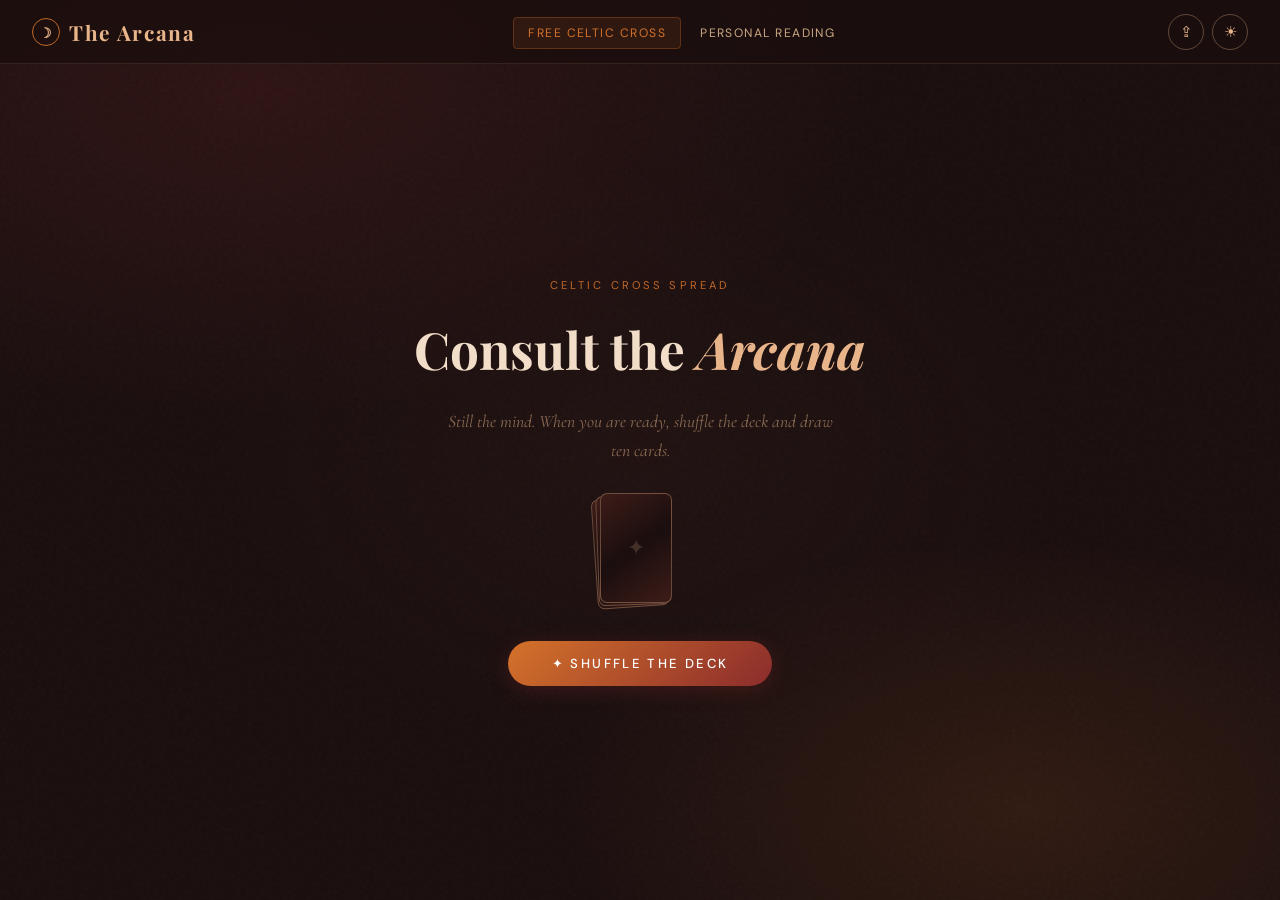
==== index.html @ a7c85087 "Add files via upload" ====
<!DOCTYPE html>
<html lang="en" data-theme="dark">
<head>
<meta charset="UTF-8" />
<meta name="viewport" content="width=device-width, initial-scale=1.0, viewport-fit=cover" />
<title>The Arcana — Free Celtic Cross Tarot Reading</title>
<meta name="description" content="Draw your cards. Reveal your path. A free Celtic Cross tarot reading — 78 cards, 10 positions, instant insight." />
<meta name="theme-color" content="#1a0e0e" />
<link rel="canonical" href="https://the-arcana.netlify.app/" />
<meta property="og:type"         content="website" />
<meta property="og:url"          content="https://the-arcana.netlify.app/" />
<meta property="og:title"        content="The Arcana — Free Celtic Cross Tarot Reading" />
<meta property="og:description"  content="Draw your cards. Reveal your path. A free Celtic Cross tarot reading — 78 cards, 10 positions, instant insight." />
<meta property="og:image"        content="https://the-arcana.netlify.app/og-image.png" />
<meta property="og:image:width"  content="1200" />
<meta property="og:image:height" content="630" />
<meta property="og:locale"       content="en\_MY" />
<meta property="og:site\_name"    content="The Arcana" />
<meta name="twitter:card"        content="summary\_large\_image" />
<meta name="twitter:title"       content="The Arcana — Free Celtic Cross Tarot Reading" />
<meta name="twitter:description" content="Draw your cards. Reveal your path. Free tarot reading — 78 cards, 10 positions." />
<meta name="twitter:image"       content="https://the-arcana.netlify.app/og-image.png" />
<link rel="manifest" href="/manifest.json" />
<meta name="apple-mobile-web-app-capable" content="yes" />
<meta name="apple-mobile-web-app-status-bar-style" content="black-translucent" />
<meta name="apple-mobile-web-app-title" content="The Arcana" />
<link rel="apple-touch-icon" href="/icon-192.png" />
<link rel="icon" href="data:image/svg+xml,<svg xmlns='http://www.w3.org/2000/svg' viewBox='0 0 100 100'><text y='.9em' font-size='90'>☽</text></svg>" />
<link rel="preconnect" href="https://fonts.googleapis.com" />
<link rel="preconnect" href="https://fonts.gstatic.com" crossorigin />
<link href="https://fonts.googleapis.com/css2?family=Playfair+Display:ital,wght@0,400;0,600;0,700;1,400;1,600\&family=Cormorant+Garamond:ital,wght@0,300;0,400;1,300;1,400\&family=DM+Sans:wght@300;400;500\&display=swap" rel="stylesheet" />
<style>
/* =============================================
   VARIABLES & THEMES
============================================= */
:root {
  --bg-primary:    #1a0e0e;
  --bg-secondary:  #231210;
  --bg-tertiary:   #2d1a17;
  --bg-card:       #1f1210;
  --bg-card-hover: #2a1915;
  --text-primary:  #f2ddc8;
  --text-secondary:#c9a882;
  --text-muted:    #8a6a52;
  --accent-peach:  #e8b48a;
  --accent-orange: #d4722a;
  --accent-wine:   #8b2c2c;
  --border-subtle: rgba(232,180,138,.12);
  --border-accent: rgba(232,180,138,.35);
  --card-back:     linear-gradient(145deg,#3d1c18 0%,#1a0e0e 50%,#3d1c18 100%);
  --nav-height:    64px;
  --t:             .3s cubic-bezier(.4,0,.2,1);
  --t-slow:        .6s cubic-bezier(.4,0,.2,1);
  --safe-b:        env(safe-area-inset-bottom,0px);
}
[data-theme="light"] {
  --bg-primary:    #f5ede3;
  --bg-secondary:  #ede0d0;
  --bg-tertiary:   #e5d0ba;
  --bg-card:       #f0e6d8;
  --bg-card-hover: #e8d5c0;
  --text-primary:  #2a1410;
  --text-secondary:#6b3a22;
  --text-muted:    #9a6a48;
  --accent-peach:  #c96030;
  --accent-orange: #b84a12;
  --accent-wine:   #8b2c2c;
  --border-subtle: rgba(107,58,34,.15);
  --border-accent: rgba(107,58,34,.4);
  --card-back:     linear-gradient(145deg,#c9a882 0%,#e5d0ba 50%,#c9a882 100%);
}

/* =============================================
   RESET & BASE
============================================= */
*,*::before,*::after{box-sizing:border-box;margin:0;padding:0}
html{scroll-behavior:smooth}
body{
  font-family:'DM Sans',sans-serif;
  background:var(--bg-primary);color:var(--text-primary);
  height:100vh;overflow:hidden;
  transition:background var(--t-slow),color var(--t-slow);
}
body.scrollable{height:auto;overflow-y:auto;overflow-x:hidden}

body::before{
  content:'';position:fixed;inset:0;pointer-events:none;z-index:0;
  background:
    radial-gradient(ellipse 80% 60% at 20% 10%,rgba(139,44,44,.18) 0%,transparent 60%),
    radial-gradient(ellipse 60% 50% at 80% 90%,rgba(212,114,42,.12) 0%,transparent 60%),
    radial-gradient(ellipse 40% 40% at 50% 50%,rgba(45,26,23,.3)   0%,transparent 80%);
}
[data-theme="light"] body::before{
  background:
    radial-gradient(ellipse 80% 60% at 20% 10%,rgba(232,180,138,.35) 0%,transparent 60%),
    radial-gradient(ellipse 60% 50% at 80% 90%,rgba(212,114,42,.2)   0%,transparent 60%),
    radial-gradient(ellipse 40% 40% at 50% 50%,rgba(200,150,100,.15) 0%,transparent 80%);
}
body::after{
  content:'';position:fixed;inset:0;opacity:.03;pointer-events:none;z-index:0;
  background-image:url("data:image/svg+xml,%3Csvg viewBox='0 0 256 256' xmlns='http://www.w3.org/2000/svg'%3E%3Cfilter id='n'%3E%3CfeTurbulence type='fractalNoise' baseFrequency='0.9' numOctaves='4' stitchTiles='stitch'/%3E%3C/filter%3E%3Crect width='100%25' height='100%25' filter='url(%23n)'/%3E%3C/svg%3E");
}

/* =============================================
   NAV
============================================= */
nav{
  position:fixed;top:0;left:0;right:0;height:var(--nav-height);
  display:flex;align-items:center;justify-content:space-between;
  padding:0 32px;
  background:rgba(26,14,14,.7);backdrop-filter:blur(20px);-webkit-backdrop-filter:blur(20px);
  border-bottom:1px solid var(--border-subtle);z-index:200;
  transition:background var(--t-slow);
}
[data-theme="light"] nav{background:rgba(240,230,216,.75)}
.nav-brand{
  font-family:'Playfair Display',serif;font-size:1.3rem;font-weight:700;
  letter-spacing:.08em;color:var(--accent-peach);text-decoration:none;
  display:flex;align-items:center;gap:9px;
}
.nav-brand-sym{
  width:28px;height:28px;display:inline-flex;align-items:center;justify-content:center;
  border:1.5px solid var(--accent-orange);border-radius:50%;font-size:.9rem;opacity:.9;
}
.nav-links{display:flex;align-items:center;gap:4px;list-style:none}
.nav-links a{
  font-size:.76rem;letter-spacing:.12em;text-transform:uppercase;text-decoration:none;
  color:var(--text-secondary);padding:7px 14px;border-radius:4px;
  border:1px solid transparent;transition:all var(--t);cursor:pointer;
}
.nav-links a:hover,.nav-links a.active{color:var(--accent-peach);border-color:var(--border-accent);background:rgba(232,180,138,.06)}
.nav-links a.active{background:rgba(212,114,42,.1);border-color:rgba(212,114,42,.3);color:var(--accent-orange)}
.nav-right{display:flex;align-items:center;gap:8px}
.nav-btn{
  width:36px;height:36px;display:flex;align-items:center;justify-content:center;
  background:none;border:1px solid var(--border-accent);border-radius:50%;
  cursor:pointer;color:var(--accent-peach);font-size:.95rem;transition:all var(--t);
}
.nav-btn:hover{background:rgba(232,180,138,.1);border-color:var(--accent-peach)}
#themeToggle:hover{transform:rotate(20deg)}

/* =============================================
   PAGE SYSTEM
============================================= */
.page{display:none;min-height:100vh;padding-top:var(--nav-height);position:relative;z-index:1}
.page.active{display:block}
#page-reading{display:none;flex-direction:column;align-items:center;min-height:100vh;padding-top:var(--nav-height)}
#page-reading.active{display:flex}

.phase{display:none;width:100%;flex:1}
.phase.active{display:flex;flex-direction:column;align-items:center}

/* =============================================
   PHASE 1 — SHUFFLE SCREEN
============================================= */
#phase-shuffle{
  justify-content:center;text-align:center;
  padding:40px 24px;gap:28px;
}
.intro-eyebrow{font-size:.7rem;letter-spacing:.28em;text-transform:uppercase;color:var(--accent-orange);opacity:.9}
.intro-title{font-family:'Playfair Display',serif;font-size:clamp(2rem,5vw,3.2rem);font-weight:700;color:var(--text-primary);line-height:1.15}
.intro-title em{font-style:italic;color:var(--accent-peach)}
.intro-sub{font-family:'Cormorant Garamond',serif;font-size:1.1rem;font-style:italic;color:var(--text-muted);max-width:400px;line-height:1.65}

/* Stacked deck illustration */
.deck-pile{position:relative;width:80px;height:120px;margin:0 auto;cursor:pointer}
.deck-pile-card{
  position:absolute;width:72px;height:110px;border-radius:7px;
  background:var(--card-back);border:1px solid var(--border-accent);
}
.deck-pile-card:nth-child(1){transform:rotate(-4deg) translate(-6px,4px)}
.deck-pile-card:nth-child(2){transform:rotate(-2deg) translate(-3px,2px)}
.deck-pile-card:nth-child(3){transform:rotate(0deg);display:flex;align-items:center;justify-content:center;font-size:1.4rem;color:rgba(232,180,138,.2)}
.deck-pile-card:nth-child(3)::after{content:'✦'}

@keyframes shiver{
  0%,100%{transform:rotate(0) translateX(0)}
  15%{transform:rotate(-3deg) translateX(-5px)}
  30%{transform:rotate(3deg) translateX(5px)}
  45%{transform:rotate(-2deg) translateX(-3px)}
  60%{transform:rotate(2deg) translateX(3px)}
  75%{transform:rotate(-2deg) translateX(-4px)}
  90%{transform:rotate(1deg) translateX(2px)}
}
.deck-pile.shuffling .deck-pile-card{animation:shiver .65s ease}
.deck-pile.shuffling .deck-pile-card:nth-child(1){animation-delay:.06s}
.deck-pile.shuffling .deck-pile-card:nth-child(2){animation-delay:.12s}

.shuffle-btn{
  padding:14px 44px;
  background:linear-gradient(135deg,var(--accent-orange),var(--accent-wine));
  border:none;border-radius:50px;font-family:'DM Sans',sans-serif;font-size:.82rem;
  font-weight:500;letter-spacing:.18em;text-transform:uppercase;color:#fff;
  cursor:pointer;transition:all var(--t);box-shadow:0 4px 20px rgba(139,44,44,.3);
}
.shuffle-btn:hover{transform:translateY(-2px);box-shadow:0 8px 28px rgba(139,44,44,.45)}
.shuffle-btn:active{transform:translateY(0)}
.shuffle-btn:disabled{opacity:.45;cursor:not-allowed;transform:none}

/* =============================================
   PHASE 2 — FAN DECK
============================================= */
#phase-fan{
  justify-content:flex-start;padding:24px 0 0;
  position:relative;overflow:hidden;
  /* fills remaining height after nav */
  height:calc(100vh - var(--nav-height));
  max-height:calc(100vh - var(--nav-height));
}
.fan-header{text-align:center;padding:0 24px 14px;width:100%}
.fan-header .eyebrow{font-size:.68rem;letter-spacing:.24em;text-transform:uppercase;color:var(--accent-orange);margin-bottom:6px}
.fan-header h2{font-family:'Playfair Display',serif;font-size:clamp(1.3rem,3vw,1.9rem);font-weight:700;color:var(--text-primary);margin-bottom:4px}
.fan-header p{font-family:'Cormorant Garamond',serif;font-size:.95rem;font-style:italic;color:var(--text-muted)}

.draw-pill{
  display:flex;align-items:center;gap:14px;padding:9px 20px;margin-bottom:12px;
  background:rgba(232,180,138,.06);border:1px solid var(--border-subtle);
  border-radius:50px;transition:all var(--t);flex-shrink:0;
}
.draw-pill.complete{background:rgba(212,114,42,.15);border-color:rgba(212,114,42,.4)}
.draw-pill-label{font-size:.7rem;letter-spacing:.15em;text-transform:uppercase;color:var(--text-secondary)}
.draw-pill-count{font-family:'Playfair Display',serif;font-size:1.25rem;font-weight:600;color:var(--accent-peach);min-width:50px;text-align:center}
.draw-pips{display:flex;gap:4px}
.draw-pip{width:7px;height:7px;border-radius:50%;background:var(--border-accent);transition:all var(--t)}
.draw-pip.filled{background:var(--accent-orange);box-shadow:0 0 5px rgba(212,114,42,.6)}

/* Fan stage — fills remaining space, no overflow */
.fan-stage{
  position:relative;
  width:100%;
  flex:1;
  overflow:hidden;
  min-height:0;
}

/* Each fan card: absolutely positioned by JS */
.fan-card{
  position:absolute;border-radius:7px;cursor:pointer;
  transform-origin:bottom center;
  transition:transform .22s cubic-bezier(.34,1.4,.64,1),box-shadow .22s ease,opacity .25s ease;
  user-select:none;-webkit-user-select:none;
}
.fan-card.drawn{opacity:.25;cursor:not-allowed;pointer-events:none}
.fan-card-face{
  width:100%;height:100%;border-radius:7px;
  background:var(--card-back);border:1px solid var(--border-accent);
  display:flex;flex-direction:column;align-items:center;justify-content:center;
  overflow:hidden;position:relative;transition:border-color var(--t);
}
.fan-card:hover:not(.drawn) .fan-card-face{border-color:var(--accent-orange)}
.fan-card-face::before{
  content:'';position:absolute;inset:5px;
  border:1px solid rgba(232,180,138,.18);border-radius:4px;pointer-events:none;
}
.fan-card-num{font-family:'Playfair Display',serif;font-size:.6rem;font-weight:600;color:rgba(232,180,138,.35);letter-spacing:.05em;position:relative;z-index:1}
.fan-card-glyph{font-size:.8rem;color:rgba(232,180,138,.13);position:relative;z-index:1;margin-top:2px}

/* =============================================
   PHASE 3 — SPREAD + READING
============================================= */
#phase-spread{
  padding:28px 16px 80px;align-items:center;gap:0;
}
.spread-header{text-align:center;margin-bottom:28px}
.spread-header .eyebrow{font-size:.68rem;letter-spacing:.26em;text-transform:uppercase;color:var(--accent-orange);margin-bottom:8px}
.spread-header h2{font-family:'Playfair Display',serif;font-size:clamp(1.5rem,3.5vw,2.2rem);font-weight:700;color:var(--text-primary)}
.spread-header p{font-family:'Cormorant Garamond',serif;font-size:.95rem;font-style:italic;color:var(--text-muted);margin-top:5px}

/* Celtic Cross Grid — CSS custom props set by JS for responsive sizing */
.celtic-cross{
  display:grid;
  grid-template-columns:repeat(6,var(--ccw,88px));
  grid-template-rows:repeat(5,var(--cch,123px));
  gap:9px;
  margin-bottom:44px;
}
.cc-pos-3{grid-column:3;grid-row:2}
.cc-pos-4{grid-column:3;grid-row:4}
.cc-pos-5{grid-column:2;grid-row:3}
.cc-pos-6{grid-column:4;grid-row:3}
.cc-pos-7{grid-column:6;grid-row:5}
.cc-pos-8{grid-column:6;grid-row:4}
.cc-pos-9{grid-column:6;grid-row:3}
.cc-pos-10{grid-column:6;grid-row:2}
.cc-center{grid-column:3;grid-row:3;position:relative;width:var(--ccw,88px);height:var(--cch,123px)}
.cc-center .cc-card{position:absolute;top:0;left:0}
.cc-center .cc-card:first-child{z-index:2}
.cc-center .cc-card:last-child{z-index:3}

/* Spread card */
.cc-card{
  width:var(--ccw,88px);height:var(--cch,123px);
  border-radius:8px;cursor:pointer;perspective:800px;
  transition:filter .2s ease;
}
.cc-card:hover{filter:brightness(1.12)}
.cc-card.rotated{transform:rotate(90deg)}
.cc-card.rotated:hover{filter:brightness(1.12)}

/* 3D flip */
.cc-inner{
  width:100%;height:100%;position:relative;
  transform-style:preserve-3d;
  transition:transform .7s cubic-bezier(.4,.2,.2,1);
  border-radius:8px;
}
.cc-card.face-up .cc-inner{transform:rotateY(180deg)}

.cc-back,.cc-front{
  position:absolute;inset:0;border-radius:8px;
  backface-visibility:hidden;-webkit-backface-visibility:hidden;
}
.cc-back{
  background:var(--card-back);border:1px solid var(--border-accent);
  display:flex;align-items:center;justify-content:center;overflow:hidden;
}
.cc-back::before{content:'';position:absolute;inset:5px;border:1px solid rgba(232,180,138,.18);border-radius:4px}
.cc-back::after{content:'✦';font-size:1.2rem;color:rgba(232,180,138,.18)}
.cc-pos-label{
  position:absolute;bottom:6px;left:50%;transform:translateX(-50%);
  font-size:.52rem;letter-spacing:.13em;text-transform:uppercase;
  color:rgba(232,180,138,.35);white-space:nowrap;z-index:2;
}
.cc-front{
  transform:rotateY(180deg);background:var(--bg-card);
  border:1px solid var(--border-accent);display:flex;flex-direction:column;overflow:hidden;
}
.cc-art{
  flex:1;display:flex;align-items:center;justify-content:center;
  background:linear-gradient(145deg,rgba(139,44,44,.2),rgba(45,26,23,.4));
  position:relative;overflow:hidden;
}
[data-theme="light"] .cc-art{background:linear-gradient(145deg,rgba(200,150,100,.3),rgba(180,120,80,.2))}
.cc-art::before{content:'';position:absolute;width:55%;height:55%;border:1px solid rgba(232,180,138,.15);border-radius:50%}
.cc-art img{width:100%;height:100%;object-fit:cover;position:absolute;inset:0}
.cc-art-sym{font-size:1.5rem;opacity:.55;position:relative;z-index:1}
.cc-name{
  padding:5px 5px 5px;text-align:center;border-top:1px solid var(--border-subtle);
  font-family:'Playfair Display',serif;font-size:.55rem;font-weight:600;
  color:var(--accent-peach);white-space:nowrap;overflow:hidden;text-overflow:ellipsis;
}

/* =============================================
   READING PARAGRAPH BOX
============================================= */
.reading-box{
  width:100%;max-width:700px;
  background:var(--bg-secondary);border:1px solid var(--border-accent);
  border-radius:16px;overflow:hidden;margin-bottom:36px;
}
.reading-box-hd{
  padding:18px 26px 14px;border-bottom:1px solid var(--border-subtle);
  display:flex;align-items:center;gap:10px;
}
.reading-box-icon{font-size:1rem;opacity:.7}
.reading-box-title{font-family:'Playfair Display',serif;font-size:.95rem;font-weight:600;color:var(--accent-peach);letter-spacing:.04em}
.reading-box-body{padding:22px 26px 26px}
.reading-para{
  font-family:'Cormorant Garamond',serif;font-size:1.15rem;line-height:1.85;
  color:var(--text-secondary);
}
.reading-para strong{color:var(--accent-peach)}
.reading-para em{font-style:italic;color:var(--text-primary)}

@keyframes blink{0%,100%{opacity:1}50%{opacity:0}}
.cursor{
  display:inline-block;width:2px;height:1.05em;
  background:var(--accent-orange);vertical-align:text-bottom;
  animation:blink 1s step-start infinite;margin-left:2px;
}
.reading-box-actions{
  display:flex;gap:10px;flex-wrap:wrap;justify-content:center;
  padding:0 26px 26px;
}
.btn-out{
  padding:10px 22px;background:none;border:1px solid var(--border-accent);border-radius:50px;
  font-family:'DM Sans',sans-serif;font-size:.74rem;letter-spacing:.13em;text-transform:uppercase;
  color:var(--text-secondary);cursor:pointer;transition:all var(--t);
}
.btn-out:hover{border-color:var(--accent-orange);color:var(--accent-orange);background:rgba(212,114,42,.08)}
.btn-pri{
  padding:10px 22px;background:linear-gradient(135deg,var(--accent-orange),var(--accent-wine));
  border:none;border-radius:50px;font-family:'DM Sans',sans-serif;font-size:.74rem;
  font-weight:500;letter-spacing:.13em;text-transform:uppercase;color:#fff;
  cursor:pointer;transition:all var(--t);
}
.btn-pri:hover{transform:translateY(-1px);box-shadow:0 6px 18px rgba(139,44,44,.35)}

/* =============================================
   MODAL
============================================= */
.modal-ov{
  position:fixed;inset:0;background:rgba(15,8,8,.88);
  backdrop-filter:blur(8px);-webkit-backdrop-filter:blur(8px);
  z-index:300;display:none;align-items:center;justify-content:center;padding:18px;
}
.modal-ov.open{display:flex;animation:fadeIn .28s ease}
@keyframes fadeIn{from{opacity:0}to{opacity:1}}
.modal-box{
  background:var(--bg-secondary);border:1px solid var(--border-accent);border-radius:16px;
  max-width:490px;width:100%;max-height:88vh;overflow-y:auto;
  animation:scaleIn .32s cubic-bezier(.34,1.4,.64,1);
}
@keyframes scaleIn{from{opacity:0;transform:scale(.88)}to{opacity:1;transform:scale(1)}}
.modal-hd{padding:22px 22px 0;display:flex;align-items:flex-start;justify-content:space-between;gap:12px}
.modal-badge{
  font-size:.6rem;letter-spacing:.2em;text-transform:uppercase;color:var(--accent-orange);
  background:rgba(212,114,42,.12);border:1px solid rgba(212,114,42,.25);
  padding:5px 11px;border-radius:50px;white-space:nowrap;
}
.modal-close{
  width:30px;height:30px;background:none;border:1px solid var(--border-subtle);
  color:var(--text-muted);border-radius:50%;cursor:pointer;font-size:.85rem;
  display:flex;align-items:center;justify-content:center;transition:all var(--t);flex-shrink:0;
}
.modal-close:hover{border-color:var(--accent-peach);color:var(--accent-peach)}
.modal-art{
  margin:18px 22px 0;height:170px;border-radius:10px;border:1px solid var(--border-subtle);
  overflow:hidden;background:linear-gradient(145deg,rgba(139,44,44,.25),rgba(45,26,23,.5));
  display:flex;align-items:center;justify-content:center;position:relative;
}
[data-theme="light"] .modal-art{background:linear-gradient(145deg,rgba(200,150,100,.25),rgba(180,120,80,.15))}
.modal-art::before{content:'';position:absolute;width:90px;height:90px;border:1px solid rgba(232,180,138,.15);border-radius:50%}
.modal-art img{width:100%;height:100%;object-fit:cover;position:absolute;inset:0;border-radius:10px}
.modal-art-sym{font-size:2.8rem;position:relative;z-index:1;filter:drop-shadow(0 0 14px rgba(212,114,42,.4))}
.modal-body{padding:16px 22px 22px}
.modal-name{font-family:'Playfair Display',serif;font-size:1.45rem;font-weight:700;color:var(--text-primary);margin-bottom:4px;line-height:1.2}
.modal-pos{font-family:'Cormorant Garamond',serif;font-size:.98rem;font-style:italic;color:var(--accent-peach);margin-bottom:12px;opacity:.85}
.modal-div{height:1px;background:var(--border-subtle);margin-bottom:12px}
.modal-mlabel{font-size:.6rem;letter-spacing:.2em;text-transform:uppercase;color:var(--text-muted);margin-bottom:7px}
.modal-meaning{font-family:'Cormorant Garamond',serif;font-size:1.08rem;line-height:1.7;color:var(--text-secondary);margin-bottom:18px}
.modal-meaning strong{color:var(--accent-peach)}
.modal-share{
  width:100%;padding:10px 16px;background:rgba(232,180,138,.08);border:1px solid var(--border-accent);
  border-radius:8px;font-family:'DM Sans',sans-serif;font-size:.72rem;font-weight:500;
  letter-spacing:.12em;text-transform:uppercase;color:var(--accent-peach);
  cursor:pointer;transition:all var(--t);display:flex;align-items:center;justify-content:center;gap:6px;
}
.modal-share:hover{background:rgba(232,180,138,.14);border-color:var(--accent-peach)}

/* =============================================
   PERSONAL PAGE
============================================= */
#page-personal{display:none;flex-direction:column;align-items:center;padding-top:calc(var(--nav-height) + 52px);padding-bottom:80px}
#page-personal.active{display:flex}
.pers-wrap{width:100%;max-width:600px;padding:0 22px}
.pers-eyebrow{font-size:.68rem;letter-spacing:.26em;text-transform:uppercase;color:var(--accent-orange);margin-bottom:10px;display:flex;align-items:center;gap:10px}
.pers-eyebrow::after{content:'';flex:1;height:1px;background:var(--border-subtle)}
.pers-title{font-family:'Playfair Display',serif;font-size:clamp(1.6rem,5vw,2.5rem);font-weight:700;line-height:1.15;color:var(--text-primary);margin-bottom:8px}
.pers-title em{font-style:italic;color:var(--accent-peach)}
.pers-lead{font-family:'Cormorant Garamond',serif;font-size:1.08rem;font-style:italic;color:var(--text-muted);line-height:1.65;margin-bottom:26px}
.avail{background:rgba(139,44,44,.15);border:1px solid rgba(139,44,44,.35);border-left:3px solid var(--accent-wine);border-radius:6px;padding:14px 18px;margin-bottom:30px;display:flex;align-items:flex-start;gap:12px}
[data-theme="light"] .avail{background:rgba(139,44,44,.08)}
.avail-ico{font-size:1.1rem;flex-shrink:0;margin-top:1px}
.avail-text strong{display:block;font-size:.74rem;letter-spacing:.1em;text-transform:uppercase;color:var(--accent-peach);margin-bottom:3px}
.avail-text span{font-family:'Cormorant Garamond',serif;font-size:.96rem;font-style:italic;color:var(--text-secondary)}
.p-form{background:var(--bg-card);border:1px solid var(--border-subtle);border-radius:14px;padding:30px}
.p-grp{margin-bottom:18px}
.p-lbl{display:block;font-size:.67rem;letter-spacing:.16em;text-transform:uppercase;color:var(--text-muted);margin-bottom:7px}
.p-inp,.p-ta{width:100%;background:var(--bg-tertiary);border:1px solid var(--border-subtle);border-radius:8px;padding:11px 14px;font-family:'DM Sans',sans-serif;font-size:.9rem;color:var(--text-primary);outline:none;transition:all var(--t)}
.p-inp::placeholder,.p-ta::placeholder{color:var(--text-muted);opacity:.6}
.p-inp:focus,.p-ta:focus{border-color:var(--accent-orange);background:var(--bg-card-hover);box-shadow:0 0 0 3px rgba(212,114,42,.12)}
.p-ta{resize:vertical;min-height:105px;line-height:1.6}
.p-hint{margin-top:5px;font-size:.72rem;color:var(--text-muted);font-style:italic}
.p-sub{width:100%;padding:13px 20px;background:linear-gradient(135deg,var(--accent-orange),var(--accent-wine));border:none;border-radius:8px;font-family:'DM Sans',sans-serif;font-size:.78rem;font-weight:500;letter-spacing:.14em;text-transform:uppercase;color:#fff;cursor:pointer;transition:all var(--t)}
.p-sub:hover{transform:translateY(-1px);box-shadow:0 8px 20px rgba(139,44,44,.35)}
.p-note{margin-top:14px;text-align:center;font-size:.73rem;color:var(--text-muted);font-style:italic}
.p-ok{text-align:center;padding:34px 16px;display:none}
.p-ok.show{display:block}
.p-ok-ico{font-size:2.2rem;margin-bottom:10px}
.p-ok h3{font-family:'Playfair Display',serif;font-size:1.25rem;color:var(--text-primary);margin-bottom:6px}
.p-ok p{font-family:'Cormorant Garamond',serif;font-size:.97rem;font-style:italic;color:var(--text-muted)}

/* =============================================
   TOAST
============================================= */
.toast{
  position:fixed;bottom:calc(22px + var(--safe-b));left:50%;
  transform:translateX(-50%) translateY(14px);
  background:var(--bg-tertiary);border:1px solid var(--border-accent);border-radius:50px;
  padding:10px 20px;font-size:.78rem;letter-spacing:.06em;color:var(--accent-peach);
  opacity:0;pointer-events:none;z-index:400;
  transition:opacity .28s ease,transform .28s ease;white-space:nowrap;
}
.toast.show{opacity:1;transform:translateX(-50%) translateY(0)}

/* =============================================
   SCROLLBAR
============================================= */
::-webkit-scrollbar{width:5px}
::-webkit-scrollbar-track{background:var(--bg-primary)}
::-webkit-scrollbar-thumb{background:var(--border-accent);border-radius:3px}

/* =============================================
   RESPONSIVE
============================================= */
@media(max-width:680px){
  nav{padding:0 14px}
  .nav-links a{padding:6px 9px;font-size:.68rem}
  .celtic-cross{--ccw:62px;--cch:87px;gap:6px}
  .p-form{padding:20px 16px}
}
@media(max-width:400px){
  .nav-brand span:not(.nav-brand-sym){display:none}
  .celtic-cross{--ccw:48px;--cch:67px;gap:4px}
  .cc-art-sym{font-size:1rem}
  .cc-name{font-size:.46rem}
}
</style>
</head>
<body>

<!-- NAV -->
<nav>
  <a class="nav-brand" href="#" onclick="goHome();return false">
    <span class="nav-brand-sym">☽</span>
    <span>The Arcana</span>
  </a>
  <ul class="nav-links">
    <li><a id="nav-reading" class="active" onclick="showPage('reading');return false">Free Celtic Cross</a></li>
    <li><a id="nav-personal" onclick="showPage('personal');return false">Personal Reading</a></li>
  </ul>
  <div class="nav-right">
    <button class="nav-btn" onclick="shareApp()" title="Share" aria-label="Share">⇪</button>
    <button class="nav-btn" id="themeToggle" title="Toggle theme" aria-label="Toggle theme">☀</button>
  </div>
</nav>

<!-- PAGE: READING -->
<div class="page active" id="page-reading">

  <!-- PHASE 1: SHUFFLE -->
  <div class="phase active" id="phase-shuffle">
    <div class="intro-eyebrow">Celtic Cross Spread</div>
    <h1 class="intro-title">Consult the <em>Arcana</em></h1>
    <p class="intro-sub">Still the mind. When you are ready, shuffle the deck and draw ten cards.</p>
    <div class="deck-pile" id="deckPile">
      <div class="deck-pile-card"></div>
      <div class="deck-pile-card"></div>
      <div class="deck-pile-card"></div>
    </div>
    <button class="shuffle-btn" id="shuffleBtn" onclick="doShuffle()">✦ Shuffle the Deck</button>
  </div>

  <!-- PHASE 2: FAN -->
  <div class="phase" id="phase-fan">
    <div class="fan-header">
      <p class="eyebrow">Choose Your Cards</p>
      <h2>Select <em>ten</em> cards</h2>
      <p>Touch each card that calls to you</p>
    </div>
    <div class="draw-pill" id="drawPill">
      <span class="draw-pill-label">Cards Drawn</span>
      <span class="draw-pill-count" id="drawCount">0 / 10</span>
      <div class="draw-pips" id="drawPips"></div>
    </div>
    <div class="fan-stage" id="fanStage"></div>
  </div>

  <!-- PHASE 3: SPREAD + READING -->
  <div class="phase" id="phase-spread">
    <div class="spread-header">
      <p class="eyebrow">The Celtic Cross</p>
      <h2>Your Reading</h2>
      <p>Click any card to explore its meaning</p>
    </div>
    <div class="celtic-cross" id="celticCross"></div>
    <div class="reading-box" id="readingBox">
      <div class="reading-box-hd">
        <span class="reading-box-icon">✦</span>
        <span class="reading-box-title">Your Reading</span>
      </div>
      <div class="reading-box-body">
        <div class="reading-para" id="readingPara"></div>
      </div>
      <div class="reading-box-actions">
        <button class="btn-out" onclick="doReset()">↺ New Reading</button>
        <button class="btn-pri" onclick="shareApp()">⇪ Share This Reading</button>
      </div>
    </div>
  </div>

</div><!-- /page-reading -->

<!-- PAGE: PERSONAL -->
<div class="page" id="page-personal">
  <div class="pers-wrap">
    <p class="pers-eyebrow">Deep Interpretation</p>
    <h1 class="pers-title">A Reading <em>Just for You</em></h1>
    <p class="pers-lead">Beyond the algorithm lies intuition honed over years. Share what weighs on your spirit — a personal reading offers context, nuance, and the space to truly listen.</p>
    <div class="avail">
      <span class="avail-ico">🕯</span>
      <div class="avail-text">
        <strong>Limited Availability</strong>
        <span>Request a deep personal interpretation — Response Time: 2–3 Days. Each reading receives full, unhurried attention.</span>
      </div>
    </div>
    <div class="p-form" id="pForm">
      <div class="p-grp"><label class="p-lbl" for="fName">Your Name</label><input class="p-inp" id="fName" type="text" placeholder="How shall I call you?" /></div>
      <div class="p-grp"><label class="p-lbl" for="fEmail">Email Address</label><input class="p-inp" id="fEmail" type="email" placeholder="Where shall I send your reading?" /></div>
      <div class="p-grp">
        <label class="p-lbl" for="fQ">Your Question</label>
        <textarea class="p-ta" id="fQ" placeholder="What is weighing on your heart?"></textarea>
        <p class="p-hint">The more openly you share, the more precisely the cards can speak.</p>
      </div>
      <button class="p-sub" onclick="submitForm()">Send My Request →</button>
      <p class="p-note">Your question is held with care and complete discretion.</p>
    </div>
    <div class="p-ok" id="pOk">
      <div class="p-ok-ico">✦</div>
      <h3>Your Request Is Received</h3>
      <p>The cards have noted your inquiry. Expect a personal response within 2–3 days.</p>
    </div>
  </div>
</div>

<!-- MODAL -->
<div class="modal-ov" id="modalOv" onclick="closeModal(event)">
  <div class="modal-box">
    <div class="modal-hd">
      <span class="modal-badge" id="mBadge"></span>
      <button class="modal-close" onclick="closeModalDirect()">✕</button>
    </div>
    <div class="modal-art" id="mArt">
      <span class="modal-art-sym" id="mSym"></span>
    </div>
    <div class="modal-body">
      <h2 class="modal-name" id="mName"></h2>
      <p class="modal-pos" id="mPos"></p>
      <div class="modal-div"></div>
      <p class="modal-mlabel">Interpretation</p>
      <p class="modal-meaning" id="mMeaning"></p>
      <button class="modal-share" onclick="shareApp()">⇪ Share This Reading With a Friend</button>
    </div>
  </div>
</div>

<div class="toast" id="toast"></div>

<!-- =============================================
     JAVASCRIPT
============================================= -->
<script>
/* ============================================================
   TAROT DATABASE — 78 Cards
   ─────────────────────────────────────────────────────────
   img      → path to your card image, e.g. "images/major_00.jpg"
              Leave as "" until your images are ready —
              the symbol is shown as fallback.
   symbol   → single-character or emoji fallback glyph
   keywords → [3 strings] — these slot directly into the
              position templates below. Write them carefully;
              they are the raw ingredients of the reading.
   meaning  → full interpretation shown in the modal.
              Use <strong> and <em> for emphasis.
   ============================================================ */
const DB = [
  // ── MAJOR ARCANA (0–21) ───────────────────────────────────
  {id:"major_00",name:"The Fool",          img:"",symbol:"🌬",keywords:["new beginnings","blind faith","infinite potential"],meaning:"A threshold moment — the precipice before a great leap. <strong>Pure potential stirs</strong>; the universe asks you to trust what cannot yet be seen. The Fool carries everything needed and nothing unnecessary. Release the need for certainty and step forward with open hands. What feels like recklessness may simply be faith that has not yet been proven right."},
  {id:"major_01",name:"The Magician",       img:"",symbol:"✦", keywords:["focused will","mastery of tools","manifestation"],meaning:"All four elements rest at your fingertips. <strong>Will meets skill meets opportunity.</strong> This is not luck — it is the moment your intention becomes the architect of reality. The tools have always been present; what changes now is your readiness to use them with focus and without apology. Act with precision. Speak what you intend to create."},
  {id:"major_02",name:"The High Priestess",img:"",symbol:"☽", keywords:["inner knowing","hidden truth","the space between"],meaning:"She guards the threshold between the known and the unknown. <strong>The answer you seek already lives within</strong>, quiet beneath the noise of the world. She does not explain — she reveals, and only to those willing to sit in stillness long enough to hear her. Suspend action. Resist the urge to force clarity. The truth is already present; it simply requires patience."},
  {id:"major_03",name:"The Empress",        img:"",symbol:"♀", keywords:["abundance","creative nurturing","natural growth"],meaning:"Abundance is not a reward — it is a state of being. <strong>Allow yourself to receive</strong> without apology or diminishment. Something lush and life-giving is in the process of growing; your task is not to force it into shape but to tend it with patience, warmth, and trust. The Empress does not hustle. She ripens. Permit yourself the same grace."},
  {id:"major_04",name:"The Emperor",        img:"",symbol:"♜", keywords:["authority","clear structure","earned discipline"],meaning:"Stability is an act of will, not circumstance. <strong>Define your structure before the world defines it for you.</strong> The Emperor does not wait for permission to occupy his authority — he assumes it, earns it, and then protects it with discipline. This is a call to establish clear boundaries, take full ownership of your domain, and build something that endures."},
  {id:"major_05",name:"The Hierophant",     img:"",symbol:"⛪",keywords:["tradition","inherited belief","spiritual convention"],meaning:"Tradition carries encoded wisdom — but wisdom is not the same as obedience. <strong>Which beliefs are truly yours</strong>, and which were handed to you before you were old enough to choose? The Hierophant invites honest examination of inherited systems: what still serves, what has calcified into habit, and what must be consciously kept or released on your own terms."},
  {id:"major_06",name:"The Lovers",         img:"",symbol:"⟁",keywords:["alignment","a defining choice","authentic union"],meaning:"A fork in the road clothed in beauty. <strong>The deepest choices are rarely between good and evil</strong> — they are between two goods, two visions of yourself, two paths that each demand something real. What you choose here, you choose fully. Authentic alignment — with another, with a value, with a direction — requires vulnerability and cannot be arrived at halfway."},
  {id:"major_07",name:"The Chariot",        img:"",symbol:"⚡",keywords:["directed will","mastered tension","forward momentum"],meaning:"<strong>Victory through tension mastered, not eliminated.</strong> The opposing forces within and around you are not obstacles — they are the very fuel of forward motion. The Chariot does not ask for ease; it asks for will. Channel contradiction into momentum. You are more capable than the current resistance suggests, and considerably closer to the threshold than you think."},
  {id:"major_08",name:"Strength",           img:"",symbol:"∞", keywords:["quiet courage","inner resilience","gentle persistence"],meaning:"The lion is not conquered with force but with presence. <strong>True power whispers</strong>; it does not shout. Strength here is not dominance — it is the quiet, unshakeable calm that holds a difficult thing without flinching and without cruelty. A quality you once dismissed as softness may be the precise instrument this moment requires. Gentleness, applied with full intention, is formidable."},
  {id:"major_09",name:"The Hermit",         img:"",symbol:"🕯",keywords:["deliberate solitude","inner lantern","earned wisdom"],meaning:"Withdrawal is not failure — it is discernment in action. <strong>Solitude becomes a lantern</strong> when used with intention; it illuminates what the noise of the world permanently obscures. The Hermit does not hide — he seeks. The next step cannot be found in the approval of others or the comfort of distraction. It reveals itself only in honest inner silence."},
  {id:"major_10",name:"Wheel of Fortune",   img:"",symbol:"⊙", keywords:["inevitable cycles","turning fortune","what rises and falls"],meaning:"The wheel turns, indifferent and inevitable. <strong>What rises will fall; what falls will rise.</strong> This is not a warning — it is a liberation. You are not fixed to any single point on the arc of fortune. The Wheel strips away the illusion of permanence from both suffering and success, asking instead: can you remain grounded regardless of which way the cycle currently turns?"},
  {id:"major_11",name:"Justice",            img:"",symbol:"⚖", keywords:["fair reckoning","truth without bias","earned consequence"],meaning:"The universe keeps a precise ledger. <strong>Every action settles into consequence</strong> with mathematical inevitability — not as punishment, but as equilibrium restoring itself. Justice asks for honesty, not performance. Be truthful not to satisfy an audience but because integrity is the only currency that retains its value over time. What is fair, even when inconvenient, is what is real."},
  {id:"major_12",name:"The Hanged Man",     img:"",symbol:"⟳",keywords:["willing suspension","new perspective","letting go to see"],meaning:"The pause before clarity is not failure — it is the condition that makes clarity possible. <strong>Inversion reveals what upright living conceals.</strong> Something must be surrendered — a perspective released or a plan abandoned — before the new understanding can arrive. Stop. Look at this from the angle you have been avoiding. The discomfort of suspension is temporary; the insight it produces is not."},
  {id:"major_13",name:"Death",              img:"",symbol:"🌑",keywords:["necessary transformation","release","what must be left behind"],meaning:"Not an ending, but a necessary transformation that endings make possible. <strong>What you have genuinely outgrown cannot simply be rearranged</strong> — it must be released entirely, with both hands, before something true can take its place. The door closing behind you is not punishment. It is the only reason the door ahead can open. What are you holding onto that, in your quietest moments, you already know is finished?"},
  {id:"major_14",name:"Temperance",         img:"",symbol:"◇",keywords:["integration","the middle way","patient alchemy"],meaning:"The art of the middle way demands far more courage than any extreme. <strong>Alchemical patience</strong> — this slow, careful blending of opposites — is creating something that urgency and force could never produce. Temperance does not suppress — it integrates. The apparent contradictions in your situation are not problems to be solved but ingredients to be held together long enough to become something greater than either alone."},
  {id:"major_15",name:"The Devil",          img:"",symbol:"⛓",keywords:["named bondage","loosened chains","the illusion of captivity"],meaning:"<strong>Look carefully: the chains in this image are loose.</strong> What binds you is not as solid as it appears; the lock is largely constructed in the mind and maintained by habit, fear, or the comfort of a familiar cage. Identify, with precision, what you are serving that does not serve you in return. The first step toward freedom is always the naming. The second step is far easier than the first."},
  {id:"major_16",name:"The Tower",          img:"",symbol:"⚡",keywords:["sudden upheaval","collapse of false structure","the clearing"],meaning:"What is built on a false foundation must eventually fall — and the strike of lightning is mercy wearing an uncomfortable disguise. <strong>Destruction here is not punishment but the clearing of ground</strong> for something true. The Tower does not destroy what was real; it only destroys what was pretending to be. Let it go without grasping. What survives the fall was always the part worth keeping."},
  {id:"major_17",name:"The Star",           img:"",symbol:"★", keywords:["renewed hope","quiet faith","healing in progress"],meaning:"After the storm, the open sky. <strong>Hope here is not wishful thinking but a quiet, cellular conviction</strong> that renewal is not only possible — it is already underway. The Star pours without hesitation or calculation, giving freely because abundance is its nature. You are not broken. You are in the process of being remade, and the light you see in the distance is not an illusion."},
  {id:"major_18",name:"The Moon",           img:"",symbol:"🌕",keywords:["shifting illusion","deep instinct","the unlit path"],meaning:"Reality is layered, and the surface is currently lying. <strong>Beneath the familiar landscape, something shifts</strong> in the tidal dark — an instinct half-heard, a fear half-understood, a truth not yet willing to step into full light. Fear and intuition wear the same face here; learn to distinguish them by what direction they pull you. Not everything in the shadows is dangerous, but not everything is safe either."},
  {id:"major_19",name:"The Sun",            img:"",symbol:"☀", keywords:["radiant clarity","unqualified joy","full visibility"],meaning:"<strong>Clarity without shadows. Joy that has no ulterior motive.</strong> What has been obscured is now fully lit from within and cannot be convincingly hidden any longer. The Sun does not ask permission to shine, nor does it apologize for the heat. This radiance is not borrowed — it belongs to you. Receive it completely, without the instinct to diminish it or qualify it into something more manageable."},
  {id:"major_20",name:"Judgement",          img:"",symbol:"☄", keywords:["the call answered","rising fully","a second chance claimed"],meaning:"The call has gone out; the only remaining question is whether you will answer it. <strong>A second chance dressed as an obligation.</strong> Something in you — a version of yourself that has been waiting patiently through every false start — is being summoned to step fully and permanently into what you actually are. The past is not holding you back. It has been preparing you. Rise."},
  {id:"major_21",name:"The World",          img:"",symbol:"⊛", keywords:["wholeness","a cycle fulfilled","the vantage of completion"],meaning:"<strong>A cycle completes at the precise moment a larger one begins.</strong> This is not merely an arrival — it is a vantage point from which the entire journey becomes visible and, finally, comprehensible. Every detour, every apparent failure, every seemingly wasted effort reveals itself here as necessary. You have not just reached the destination. You have become someone capable of understanding why the path was exactly as it needed to be."},

  // ── WANDS (22–35) ────────────────────────────────────────
  {id:"wands_01",name:"Ace of Wands",    img:"",symbol:"🔥",keywords:["a creative spark","ignited passion","the impulse to begin"],meaning:"A spark arrives — raw, electric, and entirely without a plan. <strong>This is creative fire at its most primordial</strong>: pure impulse before doubt has had a chance to speak. The Ace of Wands does not ask whether the timing is right or whether you are ready. It simply ignites. Your task is not to contain this energy but to give it direction before it disperses. Something is beginning. Begin with it."},
  {id:"wands_02",name:"Two of Wands",    img:"",symbol:"🔥",keywords:["planning ahead","the widening horizon","bold vision"],meaning:"You have built something and now stand at the edge of it, looking toward what comes next. <strong>The world is wider than your current vantage point</strong>, and part of you already knows it. The Two of Wands is the pause between conception and commitment — the moment of genuine choice between the safety of what has been proven and the alive uncertainty of what is still possible. What horizon is calling you?"},
  {id:"wands_03",name:"Three of Wands",  img:"",symbol:"🔥",keywords:["expansion in motion","patient watching","ships already launched"],meaning:"The ships are already on the water. <strong>What you set in motion is now moving under its own momentum</strong>, and the work shifts from initiation to watching with patient, expectant attention. This is the card of the long game — the vision that requires time, not just effort. Trust the direction you chose. Your reach is greater than you are currently allowing yourself to claim."},
  {id:"wands_04",name:"Four of Wands",   img:"",symbol:"🔥",keywords:["celebration","a genuine arrival","foundation completed"],meaning:"A genuine moment of arrival — not the final destination, but a real threshold worth crossing with full presence. <strong>Something has been built, earned, and completed</strong>, and it deserves to be acknowledged as such before the next chapter begins. The Four of Wands invites celebration without irony or impatience. Gather the people who matter. Mark the moment."},
  {id:"wands_05",name:"Five of Wands",   img:"",symbol:"🔥",keywords:["productive friction","competing forces","choose what is worth fighting"],meaning:"Energy without clear direction produces friction. <strong>The conflict here is not necessarily destructive</strong> — competing ideas and clashing perspectives can sharpen thinking when engaged honestly rather than reactively. Examine what you are actually fighting for versus what you are fighting out of habit or ego. Not all resistance is opposition."},
  {id:"wands_06",name:"Six of Wands",    img:"",symbol:"🔥",keywords:["public recognition","earned victory","the signal of success"],meaning:"Recognition arrives — earned, visible, and real. <strong>This is the moment others see what you have been building</strong>, and their acknowledgement carries genuine weight. Accept it without deflection and without letting it become the primary measure of your worth. The Six of Wands reminds you that external validation, when it comes, is a signal — not a source."},
  {id:"wands_07",name:"Seven of Wands",  img:"",symbol:"🔥",keywords:["holding ground","the defended position","conviction under pressure"],meaning:"You have claimed a position worth defending, and now you must actually defend it. <strong>Hold your ground</strong> — not out of stubbornness, but from the clear-eyed certainty of someone who knows exactly what they stand for and why. The pressure coming from multiple directions is real, but so is your advantage. The discomfort of being challenged does not mean you are wrong; it often means you are right."},
  {id:"wands_08",name:"Eight of Wands",  img:"",symbol:"🔥",keywords:["swift movement","accelerating events","news in motion"],meaning:"Everything accelerates. <strong>What has been building beneath the surface now moves with velocity</strong>, and the only useful response is to move with it rather than against it. Communications arrive, decisions demand quick thinking, and the pace of events compresses timelines you thought you had. This is not chaos — it is momentum. Stay clear on your direction so that the speed serves you."},
  {id:"wands_09",name:"Nine of Wands",   img:"",symbol:"🔥",keywords:["battle-worn resilience","watchful endurance","still standing"],meaning:"Worn, watchful, but still standing. <strong>The weariness is real and does not need to be minimized</strong>; neither does the resilience that has kept you upright through every previous difficulty. The Nine of Wands honors the battle-tested quality of someone who has learned to defend what matters without becoming defensive about everything. Rest if you need to. But do not abandon the position you have paid so much to hold."},
  {id:"wands_10",name:"Ten of Wands",    img:"",symbol:"🔥",keywords:["an overburdened load","optional weight","completion within reach"],meaning:"You have taken on more than was ever yours to carry, and the weight is now undeniable. <strong>The burden is real — but some of it is optional.</strong> The Ten of Wands asks for an honest accounting: what responsibilities are genuinely yours, what have you absorbed out of obligation or fear of disappointing others, and what can be put down without the world collapsing? Completion is near."},
  {id:"wands_11",name:"Page of Wands",   img:"",symbol:"🔥",keywords:["fresh enthusiasm","the first curiosity","unconditioned beginning"],meaning:"Curiosity arrives fully charged and entirely unconditioned by previous failure. <strong>The Page of Wands does not yet know what is impossible</strong>, and that is precisely the gift. Fresh creative energy, a new idea, a direction that genuinely excites you — this is not naivety but the particular clarity that belongs to beginnings before caution crowds in. Follow the spark. Start before you feel ready."},
  {id:"wands_12",name:"Knight of Wands", img:"",symbol:"🔥",keywords:["bold charge","passionate pursuit","fire aimed forward"],meaning:"Brilliant velocity with a complicated relationship to consequences. <strong>The Knight of Wands moves fast and ignites everything in his path</strong> — including, occasionally, things that were not meant to burn. The energy here is genuinely magnetic and genuinely risky. Channel the boldness without abandoning the steering. Passion without direction is combustion; passion with even a small amount of aim covers remarkable ground."},
  {id:"wands_13",name:"Queen of Wands",  img:"",symbol:"🔥",keywords:["magnetic authority","creative warmth","confident presence"],meaning:"Warm, magnetic, and completely at home in her own fire. <strong>The Queen of Wands does not seek permission to take up space</strong> — she fills it naturally, and others are drawn toward the heat of her presence rather than burned by it. She is the embodiment of creative confidence that has been tempered by experience into something both generous and grounded. Lead from genuine enthusiasm."},
  {id:"wands_14",name:"King of Wands",   img:"",symbol:"🔥",keywords:["visionary leadership","directed fire","large-scale creative command"],meaning:"Vision at scale — the rare capacity to hold a large, living idea and move others toward it with both inspiration and strategic clarity. <strong>The King of Wands has learned to direct fire rather than simply release it.</strong> He sets the direction and trusts the burn. This is leadership born of genuine creative authority, not hierarchy. What larger vision are you being called to step into and own completely?"},

  // ── CUPS (36–49) ─────────────────────────────────────────
  {id:"cups_01",name:"Ace of Cups",    img:"",symbol:"🌊",keywords:["an emotional opening","offered grace","love beginning"],meaning:"An emotional beginning so fresh it has not yet been named. <strong>The heart opens — not cautiously, but completely</strong>, because the Ace of Cups does not negotiate the terms of its offering. Love, compassion, creativity born from deep feeling — whatever arrives through this card arrives with the quality of grace: unearned, unforced, and genuinely renewing. Receive what is being poured. Do not qualify it before it reaches you."},
  {id:"cups_02",name:"Two of Cups",    img:"",symbol:"🌊",keywords:["true reciprocity","genuine meeting","mutual recognition"],meaning:"Recognition between two — the moment of genuine meeting where something is seen and returned in kind. <strong>This is the card of true reciprocity</strong>: not transaction, not need meeting need, but the rarer encounter where two separate wholenesses come into honest contact. Whether this speaks to romance, partnership, or friendship, the quality is the same: authentic seeing, freely offered and freely received."},
  {id:"cups_03",name:"Three of Cups",  img:"",symbol:"🌊",keywords:["shared joy","community","the warmth of belonging"],meaning:"Joy multiplied by sharing it. <strong>Celebration, friendship, and the particular warmth of belonging</strong> — not to a group that requires performance, but to the people who genuinely know you and choose to be present anyway. The Three of Cups honors the nourishment that comes from community, from laughter that needs no explanation, from the knowledge that the good things in your life are witnessed and celebrated by those you love."},
  {id:"cups_04",name:"Four of Cups",   img:"",symbol:"🌊",keywords:["inward withdrawal","the offered cup unseen","contemplative pause"],meaning:"Withdrawn into contemplation while the world continues to extend its offerings. <strong>There is something real in this introspection</strong> — a necessary turning inward, a genuine need to sit with what is rather than reach for what might be. But the Four of Cups also gently questions: is the withdrawal purposeful, or has it become a way of staying unavailable to things that might genuinely matter? The cup being offered is worth at least a second look."},
  {id:"cups_05",name:"Five of Cups",   img:"",symbol:"🌊",keywords:["grief honoured","what remains after loss","the cups still standing"],meaning:"Grief is real here, and it does not need to be rushed. <strong>What has been lost deserves to be fully felt</strong> — not dramatized, not suppressed, but acknowledged with the honest weight it carries. And yet: the cups still standing behind you are also real, and there will come a moment when looking toward them is not a betrayal of what was lost but a continuation of what remains possible. Mourn completely. Then, when you are ready, turn."},
  {id:"cups_06",name:"Six of Cups",    img:"",symbol:"🌊",keywords:["nostalgia","innocence revisited","the past surfacing"],meaning:"Innocence remembered — the sweetness of something that existed before complexity arrived. <strong>A figure from the past, a childhood feeling, a simpler version of yourself</strong> surfaces now, carrying either genuine comfort or a subtle invitation to examine what you are longing for. Nostalgia is information. The warmth it carries points toward something currently missing that can, with attention, be cultivated in the present rather than only mourned in retrospect."},
  {id:"cups_07",name:"Seven of Cups",  img:"",symbol:"🌊",keywords:["too many visions","choosing what is real","illusion vs. substance"],meaning:"An embarrassment of possibilities, none of them yet real. <strong>The imagination generates visions faster than discernment can evaluate them</strong>, and the danger is not a lack of options but the paralysis — or the magical thinking — that too many options can produce. Which of these visions is genuinely yours, and which are fantasies that feel better to imagine than to actually pursue? Choose one. Make it real."},
  {id:"cups_08",name:"Eight of Cups",  img:"",symbol:"🌊",keywords:["a conscious departure","walking away","turning toward what sustains"],meaning:"Walking away from what no longer nourishes, even when it is still standing and still functional. <strong>This departure is not dramatic — it is quiet, deliberate, and necessary.</strong> Something that once held meaning has been drained of it, and continuing out of obligation or sunk-cost loyalty would cost you more than leaving. The Eight of Cups honors the courage it takes to stop investing in what is finished and turn, without fanfare, toward what might actually sustain you."},
  {id:"cups_09",name:"Nine of Cups",   img:"",symbol:"🌊",keywords:["the wish fulfilled","deep contentment","satisfaction without apology"],meaning:"The wish card — a genuine sense of satisfaction, fulfilment, and the quiet pleasure of arriving somewhere you actually wanted to be. <strong>This contentment is real and is not a trap.</strong> Allow yourself to inhabit it without immediately scanning for what could go wrong or what remains undone. The Nine of Cups grants permission to feel good without qualification — to receive the good fortune of the present moment with gratitude rather than suspicion."},
  {id:"cups_10",name:"Ten of Cups",    img:"",symbol:"🌊",keywords:["emotional fulfilment","lasting belonging","love that has held"],meaning:"Emotional completion — the deep, durable happiness that comes not from perfection but from genuine belonging and love that has been tested and has held. <strong>This is the fullness that the heart was always oriented toward</strong>, even in its most difficult passages. The Ten of Cups does not ask for more. It asks only that you be fully present for what is already here, because what is already here is what you were seeking all along."},
  {id:"cups_11",name:"Page of Cups",   img:"",symbol:"🌊",keywords:["tender intuition","an emotional message","dreamy sensitivity"],meaning:"Feeling arrives unannounced and entirely without apology. <strong>The Page of Cups carries messages from the interior world</strong> — intuitions, dreams, creative stirrings, emotions that do not yet have precise names but that arrive with undeniable weight. Do not dismiss the strange, the tender, or the unexpected. Something worth paying attention to is surfacing from beneath the rational mind. Receive it with curiosity rather than analysis, at least initially."},
  {id:"cups_12",name:"Knight of Cups", img:"",symbol:"🌊",keywords:["romantic pursuit","following feeling","the idealist in motion"],meaning:"The romantic idealist in motion — arriving with feeling, beauty, and the kind of sincerity that makes people want to believe every word. <strong>The Knight of Cups is genuinely moved by what he pursues</strong>, and his emotional fluency is real. But he follows feeling over strategy, and the heart, however beautifully attuned, is not always a reliable compass for long-term navigation. Allow the passion. Apply a small amount of scrutiny before the horse gallops past the point of return."},
  {id:"cups_13",name:"Queen of Cups",  img:"",symbol:"🌊",keywords:["deep compassion","emotional steadiness","empathy without absorption"],meaning:"Emotional intelligence carried to its most refined expression — the capacity to feel everything fully without being swept away by any of it. <strong>The Queen of Cups holds the emotional world with remarkable steadiness</strong>: present, perceptive, genuinely compassionate, and internally anchored in a way that makes her safety for others without making her a vessel for their unprocessed feeling. She knows the difference between empathy and absorption, and that distinction is a form of wisdom."},
  {id:"cups_14",name:"King of Cups",   img:"",symbol:"🌊",keywords:["emotional mastery","wise compassion","the steady depth"],meaning:"Mastery over the emotional depths — not control in the sense of suppression, but the mature authority of someone who has descended into their own feeling and come back knowing. <strong>The King of Cups leads with wisdom, not detachment.</strong> He creates emotional safety for those around him precisely because he has done the interior work that makes him trustworthy when it matters. Respond rather than react. Lead from the depth of what you actually understand."},

  // ── SWORDS (50–63) ───────────────────────────────────────
  {id:"swords_01",name:"Ace of Swords",    img:"",symbol:"⚔",keywords:["piercing clarity","a breakthrough insight","truth cutting through"],meaning:"Truth arrives with the force of a clean cut — <strong>no ambiguity, no softening, just the precise clarity that changes everything it touches.</strong> The Ace of Swords is the breakthrough thought, the decision that cannot be unmade, the moment of seeing something so clearly that pretending otherwise becomes impossible. It can be uncomfortable and it is rarely convenient, but this kind of clarity is ultimately a gift. Use it with precision. Truth without compassion is just a blade."},
  {id:"swords_02",name:"Two of Swords",    img:"",symbol:"⚔",keywords:["deliberate blindness","the avoided choice","stalemate held by will"],meaning:"A deliberate blindfold. <strong>You know more than you are currently willing to look at directly</strong>, and the crossed swords hold a tension that cannot be sustained indefinitely. The Two of Swords is not indecision but avoidance — the mind protecting itself from a choice it already, on some level, understands. The longer you balance in this position, the heavier it becomes. What would you see, if you removed the blindfold and looked at the situation plainly?"},
  {id:"swords_03",name:"Three of Swords",  img:"",symbol:"⚔",keywords:["grief","a wound acknowledged","sorrow that must be felt"],meaning:"Pain acknowledged rather than managed is pain that can actually move. <strong>Something has cut through to the centre</strong> — betrayal, grief, disappointment, or the simple cruelty of a truth that arrived without kindness. The Three of Swords does not offer a shortcut through this. It offers only the honest recognition that what hurts, hurts for a reason, and that the heart is capable of processing what the mind would prefer to reroute around."},
  {id:"swords_04",name:"Four of Swords",   img:"",symbol:"⚔",keywords:["mental rest","strategic retreat","recuperation after battle"],meaning:"The mind, like the body, requires rest to integrate what it has endured. <strong>This is not avoidance — it is necessary withdrawal</strong> after a period of sustained mental effort, conflict, or strain. The Four of Swords calls for deliberate stillness: not as retreat from the battle, but as the recuperation that makes it possible to re-enter it with clarity rather than exhaustion. The swords are laid down. The war is not over. But this pause is not a defeat; it is a strategy."},
  {id:"swords_05",name:"Five of Swords",   img:"",symbol:"⚔",keywords:["hollow victory","the cost of conflict","choose battles wisely"],meaning:"A victory that leaves a hollow feeling behind it — or a defeat that lingers long after the field has emptied. <strong>The Five of Swords asks what the conflict actually cost</strong> relative to what it won. When winning requires compromising your integrity, or when the battle damages something that mattered more than the outcome, the victory is not what it appeared to be. Choose your conflicts with more care than you choose your arguments."},
  {id:"swords_06",name:"Six of Swords",    img:"",symbol:"⚔",keywords:["a necessary leaving","moving toward calmer water","transition under weight"],meaning:"Moving through troubled water toward calmer ground — not without difficulty, but with direction. <strong>The transition is real and the leaving is real</strong>, even if what is being left still weighs on you. The Six of Swords is not dramatic departure but the quiet, necessary movement away from what has become untenable. The swords in the boat are still present; the past travels with you. But the shore ahead is more stable than the one behind. Keep moving."},
  {id:"swords_07",name:"Seven of Swords",  img:"",symbol:"⚔",keywords:["indirect action","strategy or evasion","the indirect path"],meaning:"Something is being done indirectly that could, and perhaps should, be done plainly. <strong>The Seven of Swords marks the presence of strategy shading into avoidance</strong> — or cleverness becoming a substitute for courage. Whether this speaks to your own deflections or to the actions of someone around you, the question is the same: what would happen if this were handled directly, honestly, and in full light?"},
  {id:"swords_08",name:"Eight of Swords",  img:"",symbol:"⚔",keywords:["self-imposed limits","the removable blindfold","belief as the cage"],meaning:"The prison is largely constructed of perception, and the chains are not as tight as they feel from the inside. <strong>What confines you here is not the external circumstance but the belief that the circumstance is permanent</strong>, immovable, and entirely outside your influence. The Eight of Swords invites one small act of clarity: remove the blindfold. Just look. The path out of this situation has been there the entire time."},
  {id:"swords_09",name:"Nine of Swords",   img:"",symbol:"⚔",keywords:["the mind's dark hour","amplified anxiety","night fear and morning truth"],meaning:"The mind in its most relentless mode — cycling through catastrophe at three in the morning when the body is exhausted and perspective has temporarily evacuated. <strong>The suffering here is real, but it is being amplified by exhaustion and isolation.</strong> The Nine of Swords asks: how much of what is tormenting you is actually happening, and how much is the mind's worst-case interpretation of a situation that is, in daylight, more navigable than it appears at this hour?"},
  {id:"swords_10",name:"Ten of Swords",    img:"",symbol:"⚔",keywords:["absolute ending","rock bottom reached","the only direction is up"],meaning:"An ending so complete it removes all ambiguity about whether it is actually finished. <strong>This is the bottom of a cycle, unmistakable and undeniable</strong> — and that certainty, however painful, is actually a form of mercy. You cannot fall further from here. The only direction available is forward. What is done is done, and the grief of that is real. But the Ten of Swords also marks the first moment when recovery becomes genuinely possible, because there is nothing left to lose."},
  {id:"swords_11",name:"Page of Swords",   img:"",symbol:"⚔",keywords:["sharp perception","probing curiosity","raw mental energy"],meaning:"A quick, curious mind that arrives with questions before it has fully thought through the implications of the answers. <strong>The Page of Swords is sharp, perceptive, and slightly impatient</strong> — brilliant in the gathering of information, still developing in the art of knowing when to speak it. New ideas surface with the force of revelation here. Pursue the truth rigorously. Learn to distinguish between the thrill of knowing and the wisdom of understanding what to do with what you know."},
  {id:"swords_12",name:"Knight of Swords", img:"",symbol:"⚔",keywords:["swift decisive action","intellectual charge","think fast — speak after"],meaning:"Pure intellectual velocity — the mind outrunning the body, the decision outpacing the consideration, the conviction charging forward faster than nuance can keep up. <strong>The Knight of Swords is formidably effective in a crisis</strong>, cutting through noise and confusion with single-minded clarity. In a calmer context, that same directness can become bluntness, and that same speed can become the source of the next crisis. Think fast. Speak after."},
  {id:"swords_13",name:"Queen of Swords",  img:"",symbol:"⚔",keywords:["clear-eyed discernment","earned clarity","honest kindness over comfortable lies"],meaning:"She has seen enough to stop pretending, and the clarity she offers — however bracing — comes from a place of hard-won wisdom rather than cruelty. <strong>The Queen of Swords cuts through pretence with surgical precision</strong>, not because she enjoys the blade but because she has learned that kindness built on dishonesty is its own form of harm. Trust her perceptions. Apply her standards to your own thinking."},
  {id:"swords_14",name:"King of Swords",   img:"",symbol:"⚔",keywords:["principled authority","uncompromising clarity","the weight of honest judgment"],meaning:"The highest expression of the intellect: clarity without cruelty, authority without rigidity, and the rare capacity to apply principle consistently regardless of personal cost. <strong>The King of Swords has earned his authority through honest thinking over a long period</strong>, and his word carries weight precisely because it has never been for sale. Think clearly. Decide fairly. Hold the standard you know to be correct, even when it would be considerably easier not to."},

  // ── PENTACLES (64–77) ────────────────────────────────────
  {id:"penta_01",name:"Ace of Pentacles",    img:"",symbol:"🌿",keywords:["a material seed","tangible new beginning","real opportunity offered"],meaning:"A new material beginning — an opportunity that arrives with genuine substance, not merely promise. <strong>The seed being offered here is real</strong>, and real seeds respond to real conditions: good soil, patient tending, and time. The Ace of Pentacles is not a windfall but an invitation — to plant something worth growing, to begin building with solid materials, to treat this opportunity with the seriousness that its potential deserves. Receive it with both hands."},
  {id:"penta_02",name:"Two of Pentacles",    img:"",symbol:"🌿",keywords:["balance in motion","juggled priorities","adaptability under pressure"],meaning:"The ongoing performance of keeping multiple things in motion simultaneously — and doing it, for now, with more grace than the difficulty suggests. <strong>Balance here is not a fixed state but an active, continuous adjustment.</strong> The Two of Pentacles honors the genuine skill required to manage competing demands without dropping what matters most. Ask: is the juggling itself sustainable, or is it time to put one thing down in order to hold another more securely?"},
  {id:"penta_03",name:"Three of Pentacles",  img:"",symbol:"🌿",keywords:["collaborative mastery","skill shared","building something together"],meaning:"Skill meets collaboration and something genuinely better than either could produce alone emerges. <strong>This is the card of craft in its most honest form</strong>: the willingness to learn from those who know more, to contribute what you actually do well, and to trust that the whole being built together is worth the ego it requires you to set aside. Excellence here is not solo performance. It is the harder, more durable achievement of building something with others."},
  {id:"penta_04",name:"Four of Pentacles",   img:"",symbol:"🌿",keywords:["hoarding","held too tightly","security becoming poverty"],meaning:"Security, held tightly enough to become its own form of poverty. <strong>There is wisdom in protecting what you have earned</strong> — and there is a point where protection calcifies into hoarding and caution becomes the thing that prevents growth. The Four of Pentacles asks what you are clinging to and what the clinging is actually costing you. Resources — including energy, trust, and time — need to move in order to grow."},
  {id:"penta_05",name:"Five of Pentacles",   img:"",symbol:"🌿",keywords:["material hardship","feeling excluded","help that may be unseen"],meaning:"The cold that comes not just from circumstance but from the feeling of being excluded from warmth that others seem to inhabit easily. <strong>Material hardship is real here, and so is the interior sense of lack</strong> that often accompanies it. The Five of Pentacles asks: are you walking past the open door because you do not believe it is meant for you? Scarcity is sometimes a fact. It is also, at times, a lens that makes available resources invisible."},
  {id:"penta_06",name:"Six of Pentacles",    img:"",symbol:"🌿",keywords:["the flow of resources","generosity and its shadow","equitable exchange"],meaning:"The flow of resources — given, received, and the complex power dynamics that attend both. <strong>Generosity is honoured here, and so is its shadow</strong>: the giving that creates dependency, the receiving that comes at a cost to dignity, the scales that are never quite level. The Six of Pentacles invites a clear-eyed examination of the exchanges in your life. Are the terms of this exchange actually equitable, or have you simply stopped examining them?"},
  {id:"penta_07",name:"Seven of Pentacles",  img:"",symbol:"🌿",keywords:["mid-course assessment","patient evaluation","is the investment returning?"],meaning:"The long pause in the middle of a long effort — the moment of stepping back from the work to assess honestly whether the investment is returning what you expected. <strong>Patience is required here, but it is not passive.</strong> The Seven of Pentacles is the card of intelligent evaluation at the midpoint: not giving up prematurely, not continuing blindly. What does the growth actually look like, and what does it tell you about whether the strategy needs to change?"},
  {id:"penta_08",name:"Eight of Pentacles",  img:"",symbol:"🌿",keywords:["mastery through repetition","dedicated craft","the work for its own sake"],meaning:"The satisfaction of doing the work for its own sake — head down, hands engaged, the mind quieted into the particular peace that comes from genuine absorption in craft. <strong>Mastery is built here, in repetition, in the willingness to do the same thing slightly better each time</strong>, in the refusal to cut corners even when no one is watching. The Eight of Pentacles is not glamorous, and it does not ask to be. It asks only for your full and patient attention to the work directly in front of you."},
  {id:"penta_09",name:"Nine of Pentacles",   img:"",symbol:"🌿",keywords:["earned abundance","self-sufficiency","inhabiting what you have built"],meaning:"Self-sufficiency achieved through effort and sustained through discipline — the particular satisfaction of standing in abundance that you yourself cultivated. <strong>This is not luck. This is the harvest of sustained, intelligent effort</strong>, and it belongs entirely to you. The Nine of Pentacles invites enjoyment without guilt: the fine things, the earned ease, the pleasure of an environment shaped by your own taste and tended by your own hands. Inhabit what you have built. You are allowed."},
  {id:"penta_10",name:"Ten of Pentacles",    img:"",symbol:"🌿",keywords:["legacy","generational richness","what endures beyond you"],meaning:"Wealth in its most complete expression — not just material security, but the durability of something built well enough to outlast the builder. <strong>Legacy, rootedness, the abundance that flows through generations rather than pooling in a single lifetime.</strong> The Ten of Pentacles asks what you are building that will matter beyond your own satisfaction, and what it means to create something that holds and nourishes not just you, but the people and causes you love most. This is the deepest kind of success."},
  {id:"penta_11",name:"Page of Pentacles",   img:"",symbol:"🌿",keywords:["diligent study","earnest practical curiosity","the serious beginner"],meaning:"Earnest, grounded, and entirely serious about learning — the Page of Pentacles brings the beginner's willingness to study the real world with honest attention and long patience. <strong>A new practical opportunity is being examined with genuine care</strong>; this is not impulsive enthusiasm but the quieter, more durable interest of someone who intends to follow through. Approach the material world — the body, the finances, the project, the craft — with this quality of curious, unhurried attention."},
  {id:"penta_12",name:"Knight of Pentacles", img:"",symbol:"🌿",keywords:["methodical progress","reliable follow-through","doing it right over doing it fast"],meaning:"Methodical, reliable, and entirely unwilling to be rushed past the point of quality. <strong>The Knight of Pentacles moves slowly by design</strong>, not from a lack of energy but from a profound respect for the difference between done and done well. What he undertakes, he finishes. What he commits to, he honours. This energy is the antidote to every half-completed effort: steady application, no shortcuts, the deep satisfaction of work that will hold up under inspection."},
  {id:"penta_13",name:"Queen of Pentacles",  img:"",symbol:"🌿",keywords:["practical warmth","nourishing abundance","grounded and generous"],meaning:"Practical wisdom made warm — the rare capacity to manage the material world with efficiency and generosity simultaneously. <strong>The Queen of Pentacles creates abundance not by hoarding it but by circulating it</strong>: through her household, her relationships, her work, her community. She is grounded in the body, honest about needs, and skilled at meeting them without drama. Tend what is in your care — the practical, the physical, the people — with this quality of attentive, nourishing competence."},
  {id:"penta_14",name:"King of Pentacles",   img:"",symbol:"🌿",keywords:["material mastery","patient stewardship","embodied, unhurried success"],meaning:"The full expression of material mastery — not wealth for its own sake, but the commanding authority of someone who has built something real, managed it wisely, and learned to steward resources in a way that creates stability for everyone within his sphere. <strong>The King of Pentacles does not perform success; he simply embodies it</strong>, with the unhurried confidence of someone who has nothing left to prove. Lead with generosity. Build with patience. Protect what matters with steady, unshakeable commitment."}
];

/* ============================================================
   POSITION METADATA — Celtic Cross Framework
   ─────────────────────────────────────────────────────────
   template: controls the sentence structure in the reading.
   Placeholders:
     {card} → card name
     {k0}   → keywords[0]
     {k1}   → keywords[1]
     {k2}   → keywords[2]

   TO CUSTOMISE the reading voice: rewrite the templates below.
   Each template becomes one sentence in the reading paragraph.
   ============================================================ */
const POSITIONS = [
  {num:1,  label:"The Present",      context:"This card reflects your current situation",
   template:"At the heart of the present, <em>{card}</em> speaks of <strong>{k0}</strong> — {k1} alive at the centre of where you stand right now."},
  {num:2,  label:"The Challenge",    context:"This card represents the crossing influence or challenge",
   template:"Crossing this is <em>{card}</em>, bringing the energy of <strong>{k0}</strong> — a force that both complicates and clarifies what you are working through."},
  {num:3,  label:"The Crown",        context:"This card shows what crowns your situation — a conscious goal or ideal",
   template:"Above, <em>{card}</em> crowns the spread with <strong>{k0}</strong> — the highest aspiration or conscious ideal currently shaping your direction."},
  {num:4,  label:"The Root",         context:"This card reveals the foundation — past events or subconscious forces",
   template:"Beneath it all, <em>{card}</em> forms the root through <strong>{k0}</strong> — a foundation laid in the past that continues to quietly inform everything above it."},
  {num:5,  label:"The Past",         context:"This card speaks to what is passing away or receding",
   template:"Moving behind you is <em>{card}</em> — <strong>{k0}</strong> in the process of releasing its hold, making room for what is coming."},
  {num:6,  label:"The Future",       context:"This card points toward the near future — what is approaching",
   template:"Moving toward you, <em>{card}</em> brings <strong>{k0}</strong> — an energy already forming just beyond the edge of the present moment."},
  {num:7,  label:"Your Self",        context:"This card mirrors how you currently see yourself, or your attitude",
   template:"You enter this situation carrying <em>{card}</em> — the quality of <strong>{k0}</strong>, the inner posture with which you are currently meeting what arises."},
  {num:8,  label:"Your Environment", context:"This card reflects the energy and people surrounding you",
   template:"The world around you is coloured by <em>{card}</em> — <strong>{k0}</strong> present in the people and energies that constitute your immediate environment."},
  {num:9,  label:"Hopes & Fears",    context:"This card touches the deepest hopes — and the deepest fears — within you",
   template:"In the territory of deepest hope and deepest fear, <em>{card}</em> surfaces with <strong>{k0}</strong> — the edge where what you most want and most dread share the same face."},
  {num:10, label:"The Outcome",      context:"This card reveals the potential culmination of current forces",
   template:"Should these threads continue, <em>{card}</em> points toward <strong>{k0}</strong> as the potential outcome — the direction in which the current forces, if left to themselves, are already moving."}
];

/* ============================================================
   READING OPENING & CLOSING
   Rewrite these to control the overall voice of the reading.
   ============================================================ */
const OPEN  = "The cards have been laid. Ten voices speak at once — listen for the thread that runs between them. ";
const CLOSE = " Sit with what resonates. The reading is not a map of what must be — it is a mirror of what is, offered so that you may choose more clearly what comes next.";

/* ============================================================
   STATE
   ============================================================ */
let shuffledDeck  = []; // 0–77 indices in shuffled order
let selectedSlots = []; // up to 10 fan-slot indices chosen by user
let assignedCards = []; // 10 DB entries in position order
const TOTAL = 10;

/* ============================================================
   INIT
   ============================================================ */
document.addEventListener('DOMContentLoaded', () => {
  setupTheme();
  if ('serviceWorker' in navigator) navigator.serviceWorker.register('/sw.js').catch(()=>{});
});

/* ============================================================
   PHASE 1 — SHUFFLE BUTTON
   ============================================================ */
function doShuffle() {
  const btn  = document.getElementById('shuffleBtn');
  const pile = document.getElementById('deckPile');
  btn.disabled = true;
  pile.classList.add('shuffling');

  // Fisher-Yates shuffle of indices 0..77
  shuffledDeck = Array.from({length:78}, (_,i) => i);
  for (let i = 77; i > 0; i--) {
    const j = Math.floor(Math.random() * (i + 1));
    [shuffledDeck[i], shuffledDeck[j]] = [shuffledDeck[j], shuffledDeck[i]];
  }

  setTimeout(() => {
    pile.classList.remove('shuffling');
    goPhase('fan');
    buildFan();
  }, 720);
}

/* ============================================================
   PHASE 2 — RIBBON FAN
   All 78 cards spread across the viewport in a single arc row.
   No scrolling — cards stack/overlap like a poker ribbon.
   ============================================================ */
function buildFan() {
  buildPips();

  const stage  = document.getElementById('fanStage');
  stage.innerHTML = '';

  // Measure available space after next paint
  requestAnimationFrame(() => {
    const stageW = stage.clientWidth;
    const stageH = stage.clientHeight;

    // Card dimensions — tall enough to be satisfying, short enough to breathe
    const cardH = Math.min(Math.floor(stageH * 0.68), 120);
    const cardW = Math.round(cardH * 0.64);

    const N = 78;
    const totalArc   = 22;           // total rotation spread across all cards (degrees)
    const startAngle = -totalArc / 2;
    const angleStep  = totalArc / (N - 1);

    // X positions: cards span full stage width
    const usableW = stageW - cardW;
    const xStep   = usableW / (N - 1);

    // Arc dip: middle cards sit a bit lower, creating the ribbon curve
    const baseY   = Math.round(stageH * 0.52 - cardH * 0.5);
    const arcDip  = stageH * 0.07;

    for (let i = 0; i < N; i++) {
      const angle = startAngle + angleStep * i;
      const x     = Math.round(i * xStep);
      // Sine curve: 0 at edges, 1 at centre → dips down at centre
      const arcY  = Math.sin((i / (N - 1)) * Math.PI) * arcDip;
      const y     = Math.round(baseY + arcY);

      const el = document.createElement('div');
      el.className    = 'fan-card';
      el.id           = `fc-${i}`;
      el.dataset.slot = i;
      el.style.cssText =
        `width:${cardW}px;height:${cardH}px;` +
        `left:${x}px;top:${y}px;` +
        `transform:rotate(${angle}deg);` +
        `z-index:${i};`;

      el.innerHTML =
        `<div class="fan-card-face">` +
          `<span class="fan-card-num">${i + 1}</span>` +
          `<span class="fan-card-glyph">✦</span>` +
        `</div>`;

      // Hover lift: translate upward against card's rotation
      el.addEventListener('mouseenter', () => {
        if (el.classList.contains('drawn')) return;
        el.style.transform = `rotate(${angle}deg) translateY(-20px)`;
        el.style.zIndex    = 200;
      });
      el.addEventListener('mouseleave', () => {
        if (el.classList.contains('drawn')) return;
        el.style.transform = `rotate(${angle}deg)`;
        el.style.zIndex    = String(i);
      });

      // Touch support: brief highlight on tap before selection
      el.addEventListener('touchstart', () => {
        if (el.classList.contains('drawn')) return;
        el.style.transform = `rotate(${angle}deg) translateY(-14px)`;
        el.style.zIndex    = 200;
      }, {passive:true});
      el.addEventListener('touchend', () => {
        el.style.transform = `rotate(${angle}deg)`;
        el.style.zIndex    = String(i);
      }, {passive:true});

      el.addEventListener('click', () => onFanClick(i));
      stage.appendChild(el);
    }
  });
}

function buildPips() {
  const c = document.getElementById('drawPips');
  c.innerHTML = '';
  for (let i = 0; i < TOTAL; i++) {
    const p = document.createElement('div');
    p.className = 'draw-pip';
    p.id = `pip-${i}`;
    c.appendChild(p);
  }
}

function onFanClick(slot) {
  if (selectedSlots.includes(slot)) return;
  if (selectedSlots.length >= TOTAL) return;

  selectedSlots.push(slot);
  document.getElementById(`fc-${slot}`).classList.add('drawn');
  document.getElementById(`pip-${selectedSlots.length - 1}`).classList.add('filled');

  const n = selectedSlots.length;
  document.getElementById('drawCount').textContent = `${n} / ${TOTAL}`;
  if (n === TOTAL) {
    document.getElementById('drawPill').classList.add('complete');
    setTimeout(buildSpread, 500);
  }
}

/* ============================================================
   PHASE 3 — CELTIC CROSS + READING PARAGRAPH
   ============================================================ */
function buildSpread() {
  // Map 10 selected fan slots → their actual DB cards
  assignedCards = selectedSlots.map(slot => DB[shuffledDeck[slot]]);

  // Allow page to scroll for the spread view
  document.body.classList.add('scrollable');
  buildCross();
  buildParagraph();
  goPhase('spread');
  window.scrollTo({top: 0, behavior: 'instant'});
}

/* -- Celtic Cross grid -- */
function buildCross() {
  const cross = document.getElementById('celticCross');
  cross.innerHTML = '';

  // Responsive card sizes
  const vw  = window.innerWidth;
  const ccW = vw < 400 ? 48 : vw < 680 ? 62 : 88;
  const ccH = Math.round(ccW * 1.4);
  cross.style.setProperty('--ccw', ccW + 'px');
  cross.style.setProperty('--cch', ccH + 'px');

  // Layout: [posIdx, gridCol, gridRow, isRotated]
  const layout = [
    [0, 3, 3, false], // Present (centre, in wrapper)
    [1, 3, 3, true],  // Challenge (rotated, in wrapper)
    [2, 3, 2, false], // Crown
    [3, 3, 4, false], // Root
    [4, 2, 3, false], // Past
    [5, 4, 3, false], // Future
    [6, 6, 5, false], // Self
    [7, 6, 4, false], // Environment
    [8, 6, 3, false], // Hopes/Fears
    [9, 6, 2, false], // Outcome
  ];

  // Shared wrapper for positions 1 and 2 (overlapping)
  const wrap = document.createElement('div');
  wrap.className = 'cc-center';

  layout.forEach(([pi, col, row, rotated]) => {
    const card = assignedCards[pi];
    const pos  = POSITIONS[pi];
    const el   = document.createElement('div');
    el.className = 'cc-card' + (rotated ? ' rotated' : '');
    el.id = `cc-${pi}`;

    // Image if provided, symbol otherwise
    const artInner = card.img
      ? `<img src="${card.img}" alt="${card.name}" loading="lazy" />`
      : `<span class="cc-art-sym">${card.symbol}</span>`;

    el.innerHTML =
      `<div class="cc-inner">` +
        `<div class="cc-back"><span class="cc-pos-label">${pos.label}</span></div>` +
        `<div class="cc-front">` +
          `<div class="cc-art">${artInner}</div>` +
          `<div class="cc-name">${card.name}</div>` +
        `</div>` +
      `</div>`;

    el.addEventListener('click', () => openModal(pi));

    if (pi === 0 || pi === 1) {
      wrap.appendChild(el);
    } else {
      el.classList.add(`cc-pos-${pos.num}`);
      cross.appendChild(el);
    }
  });

  cross.appendChild(wrap);

  // Reveal all cards face-up with a staggered entrance
  const allCards = cross.querySelectorAll('.cc-card');
  allCards.forEach((c, i) => {
    c.style.opacity    = '0';
    c.style.transition = 'none';
    setTimeout(() => {
      c.style.transition = 'opacity .35s ease';
      c.style.opacity    = '1';
      // Flip face-up shortly after it becomes visible
      setTimeout(() => c.classList.add('face-up'), 60);
    }, 100 + i * 85);
  });
}

/* -- Reading paragraph template engine -- */
function buildParagraph() {
  const sentences = assignedCards.map((card, i) => {
    const pos = POSITIONS[i];
    return pos.template
      .replace(/{card}/g, card.name)
      .replace(/{k0}/g,   card.keywords[0])
      .replace(/{k1}/g,   card.keywords[1])
      .replace(/{k2}/g,   card.keywords[2]);
  });

  const full = OPEN + sentences.join(' ') + CLOSE;
  const el   = document.getElementById('readingPara');
  el.innerHTML = '';

  // Type the paragraph out word-chunk by word-chunk
  // Preserves HTML tags (<em>, <strong>) by chunking at tag boundaries
  let pos = 0;
  let out = '';
  const raw   = full;
  const total = raw.replace(/<[^>]+>/g, '').length;
  const speed = Math.max(12, Math.min(28, Math.round(7000 / total)));

  function next() {
    if (pos >= raw.length) {
      el.innerHTML = out; // final render without cursor
      return;
    }
    // Chunk: full tag OR run of chars up to next space
    let end;
    if (raw[pos] === '<') {
      end = raw.indexOf('>', pos) + 1;
    } else {
      end = raw.indexOf(' ', pos + 1);
      end = end === -1 ? raw.length : end + 1;
    }
    out += raw.slice(pos, end);
    pos  = end;
    el.innerHTML = out + '<span class="cursor"></span>';
    const ch = raw[pos - 1];
    setTimeout(next, (ch === '.' || ch === ',') ? speed * 5 : speed);
  }

  setTimeout(next, 700);
}

/* ============================================================
   MODAL — card detail
   ============================================================ */
function openModal(pi) {
  const card = assignedCards[pi];
  const pos  = POSITIONS[pi];

  document.getElementById('mBadge').textContent   = `Position ${toRoman(pos.num)} — ${pos.label}`;
  document.getElementById('mName').textContent    = card.name;
  document.getElementById('mPos').textContent     = pos.context;
  document.getElementById('mMeaning').innerHTML   = card.meaning;

  const artEl = document.getElementById('mArt');
  const symEl = document.getElementById('mSym');
  const oldImg = artEl.querySelector('img');
  if (oldImg) oldImg.remove();

  if (card.img) {
    symEl.style.display = 'none';
    const img = document.createElement('img');
    img.src = card.img; img.alt = card.name;
    artEl.appendChild(img);
  } else {
    symEl.style.display = '';
    symEl.textContent   = card.symbol;
  }

  document.getElementById('modalOv').classList.add('open');
  document.body.style.overflow = 'hidden';
}

function closeModal(e) {
  if (e.target === document.getElementById('modalOv')) closeModalDirect();
}
function closeModalDirect() {
  document.getElementById('modalOv').classList.remove('open');
  document.body.style.overflow = '';
}

/* ============================================================
   PHASE NAVIGATION
   ============================================================ */
function goPhase(name) {
  document.querySelectorAll('.phase').forEach(p => p.classList.remove('active'));
  document.getElementById(`phase-${name}`).classList.add('active');
}

function goHome() {
  showPage('reading');
  doReset();
}

function doReset() {
  shuffledDeck  = [];
  selectedSlots = [];
  assignedCards = [];
  document.body.classList.remove('scrollable');
  document.getElementById('celticCross').innerHTML = '';
  document.getElementById('readingPara').innerHTML = '';
  document.getElementById('drawCount').textContent = '0 / 10';
  document.getElementById('drawPill').classList.remove('complete');
  document.getElementById('shuffleBtn').disabled = false;
  goPhase('shuffle');
}

/* ============================================================
   PAGE NAVIGATION
   ============================================================ */
function showPage(id) {
  document.querySelectorAll('.page').forEach(p => p.classList.remove('active'));
  document.getElementById(`page-${id}`).classList.add('active');
  document.querySelectorAll('.nav-links a').forEach(a => a.classList.remove('active'));
  document.getElementById(`nav-${id}`).classList.add('active');

  if (id === 'reading') {
    const onSpread = document.getElementById('phase-spread').classList.contains('active');
    document.body.classList.toggle('scrollable', onSpread);
  } else {
    document.body.classList.add('scrollable');
  }
}

/* ============================================================
   SHARE
   ============================================================ */
function shareApp() {
  const d = {title:'The Arcana — Free Tarot Reading',text:'I just drew my Celtic Cross spread ✦ Get your free reading:',url:window.location.href};
  if (navigator.share) { navigator.share(d).catch(()=>{}); }
  else {
    navigator.clipboard.writeText(window.location.href)
      .then(()  => showToast('Link copied ✦'))
      .catch(()  => showToast('Copy: ' + window.location.href));
  }
}
function showToast(m) {
  const t = document.getElementById('toast');
  t.textContent = m; t.classList.add('show');
  setTimeout(() => t.classList.remove('show'), 3000);
}

/* ============================================================
   PERSONAL FORM
   ============================================================ */
function submitForm() {
  const n = document.getElementById('fName').value.trim();
  const e = document.getElementById('fEmail').value.trim();
  const q = document.getElementById('fQ').value.trim();
  if (!n || !e || !q) {
    [['fName',n],['fEmail',e],['fQ',q]].forEach(([id,v]) => {
      if (!v) {
        const el = document.getElementById(id);
        el.style.borderColor = 'var(--accent-wine)';
        el.addEventListener('input', () => el.style.borderColor='', {once:true});
      }
    });
    return;
  }
  document.getElementById('pForm').style.display = 'none';
  document.getElementById('pOk').classList.add('show');
}

/* ============================================================
   THEME
   ============================================================ */
function setupTheme() {
  document.getElementById('themeToggle').addEventListener('click', () => {
    const html = document.documentElement;
    const isL  = html.getAttribute('data-theme') === 'light';
    html.setAttribute('data-theme', isL ? 'dark' : 'light');
    document.getElementById('themeToggle').textContent = isL ? '☀' : '☾';
  });
}

/* ============================================================
   UTILS
   ============================================================ */
function toRoman(n) {
  const m=[['X',10],['IX',9],['VIII',8],['VII',7],['VI',6],['V',5],['IV',4],['III',3],['II',2],['I',1]];
  let r='';for(const[s,v]of m){while(n>=v){r+=s;n-=v}}return r;
}
</script>
</body>
</html>
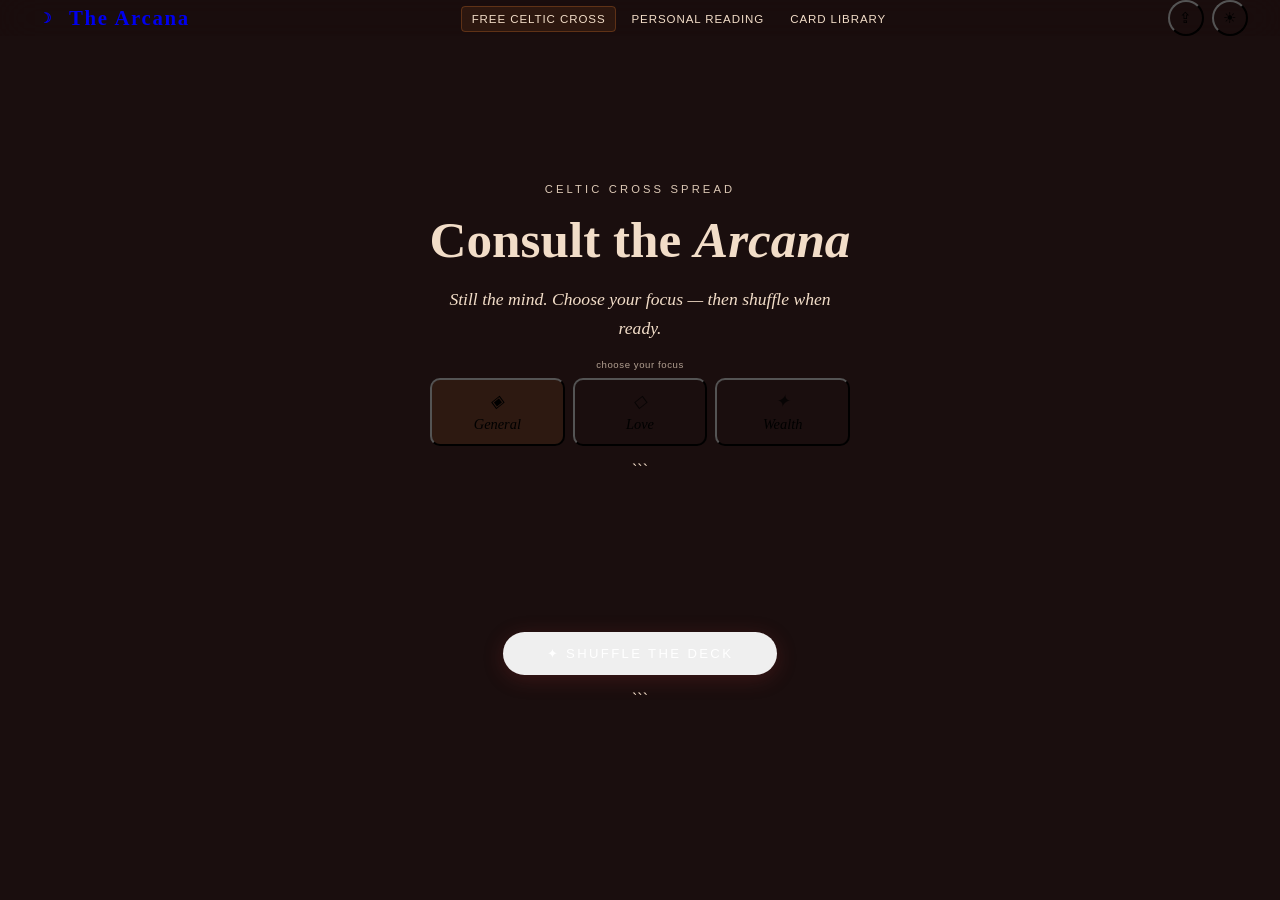
==== commit d5094f45: "index.html" ====
--- a/index.html
+++ b/index.html
@@ -1,1221 +1,1753 @@
-<!DOCTYPE html>
-<html lang="en" data-theme="dark">
-<head>
-<meta charset="UTF-8" />
-<meta name="viewport" content="width=device-width, initial-scale=1.0, viewport-fit=cover" />
-<title>The Arcana — Free Celtic Cross Tarot Reading</title>
-<meta name="description" content="Draw your cards. Reveal your path. A free Celtic Cross tarot reading — 78 cards, 10 positions, instant insight." />
-<meta name="theme-color" content="#1a0e0e" />
-<link rel="canonical" href="https://the-arcana.netlify.app/" />
-<meta property="og:type"         content="website" />
-<meta property="og:url"          content="https://the-arcana.netlify.app/" />
-<meta property="og:title"        content="The Arcana — Free Celtic Cross Tarot Reading" />
-<meta property="og:description"  content="Draw your cards. Reveal your path. A free Celtic Cross tarot reading — 78 cards, 10 positions, instant insight." />
-<meta property="og:image"        content="https://the-arcana.netlify.app/og-image.png" />
-<meta property="og:image:width"  content="1200" />
-<meta property="og:image:height" content="630" />
-<meta property="og:locale"       content="en\_MY" />
-<meta property="og:site\_name"    content="The Arcana" />
-<meta name="twitter:card"        content="summary\_large\_image" />
-<meta name="twitter:title"       content="The Arcana — Free Celtic Cross Tarot Reading" />
-<meta name="twitter:description" content="Draw your cards. Reveal your path. Free tarot reading — 78 cards, 10 positions." />
-<meta name="twitter:image"       content="https://the-arcana.netlify.app/og-image.png" />
-<link rel="manifest" href="/manifest.json" />
-<meta name="apple-mobile-web-app-capable" content="yes" />
-<meta name="apple-mobile-web-app-status-bar-style" content="black-translucent" />
-<meta name="apple-mobile-web-app-title" content="The Arcana" />
-<link rel="apple-touch-icon" href="/icon-192.png" />
-<link rel="icon" href="data:image/svg+xml,<svg xmlns='http://www.w3.org/2000/svg' viewBox='0 0 100 100'><text y='.9em' font-size='90'>☽</text></svg>" />
-<link rel="preconnect" href="https://fonts.googleapis.com" />
-<link rel="preconnect" href="https://fonts.gstatic.com" crossorigin />
-<link href="https://fonts.googleapis.com/css2?family=Playfair+Display:ital,wght@0,400;0,600;0,700;1,400;1,600\&family=Cormorant+Garamond:ital,wght@0,300;0,400;1,300;1,400\&family=DM+Sans:wght@300;400;500\&display=swap" rel="stylesheet" />
-<style>
-/* =============================================
-   VARIABLES & THEMES
-============================================= */
-:root {
-  --bg-primary:    #1a0e0e;
-  --bg-secondary:  #231210;
-  --bg-tertiary:   #2d1a17;
-  --bg-card:       #1f1210;
-  --bg-card-hover: #2a1915;
-  --text-primary:  #f2ddc8;
-  --text-secondary:#c9a882;
-  --text-muted:    #8a6a52;
-  --accent-peach:  #e8b48a;
-  --accent-orange: #d4722a;
-  --accent-wine:   #8b2c2c;
-  --border-subtle: rgba(232,180,138,.12);
-  --border-accent: rgba(232,180,138,.35);
-  --card-back:     linear-gradient(145deg,#3d1c18 0%,#1a0e0e 50%,#3d1c18 100%);
-  --nav-height:    64px;
-  --t:             .3s cubic-bezier(.4,0,.2,1);
-  --t-slow:        .6s cubic-bezier(.4,0,.2,1);
-  --safe-b:        env(safe-area-inset-bottom,0px);
-}
-[data-theme="light"] {
-  --bg-primary:    #f5ede3;
-  --bg-secondary:  #ede0d0;
-  --bg-tertiary:   #e5d0ba;
-  --bg-card:       #f0e6d8;
-  --bg-card-hover: #e8d5c0;
-  --text-primary:  #2a1410;
-  --text-secondary:#6b3a22;
-  --text-muted:    #9a6a48;
-  --accent-peach:  #c96030;
-  --accent-orange: #b84a12;
-  --accent-wine:   #8b2c2c;
-  --border-subtle: rgba(107,58,34,.15);
-  --border-accent: rgba(107,58,34,.4);
-  --card-back:     linear-gradient(145deg,#c9a882 0%,#e5d0ba 50%,#c9a882 100%);
-}
-
-/* =============================================
-   RESET & BASE
-============================================= */
-*,*::before,*::after{box-sizing:border-box;margin:0;padding:0}
-html{scroll-behavior:smooth}
-body{
-  font-family:'DM Sans',sans-serif;
-  background:var(--bg-primary);color:var(--text-primary);
-  height:100vh;overflow:hidden;
-  transition:background var(--t-slow),color var(--t-slow);
-}
-body.scrollable{height:auto;overflow-y:auto;overflow-x:hidden}
-
-body::before{
-  content:'';position:fixed;inset:0;pointer-events:none;z-index:0;
-  background:
-    radial-gradient(ellipse 80% 60% at 20% 10%,rgba(139,44,44,.18) 0%,transparent 60%),
-    radial-gradient(ellipse 60% 50% at 80% 90%,rgba(212,114,42,.12) 0%,transparent 60%),
-    radial-gradient(ellipse 40% 40% at 50% 50%,rgba(45,26,23,.3)   0%,transparent 80%);
-}
-[data-theme="light"] body::before{
-  background:
-    radial-gradient(ellipse 80% 60% at 20% 10%,rgba(232,180,138,.35) 0%,transparent 60%),
-    radial-gradient(ellipse 60% 50% at 80% 90%,rgba(212,114,42,.2)   0%,transparent 60%),
-    radial-gradient(ellipse 40% 40% at 50% 50%,rgba(200,150,100,.15) 0%,transparent 80%);
-}
-body::after{
-  content:'';position:fixed;inset:0;opacity:.03;pointer-events:none;z-index:0;
-  background-image:url("data:image/svg+xml,%3Csvg viewBox='0 0 256 256' xmlns='http://www.w3.org/2000/svg'%3E%3Cfilter id='n'%3E%3CfeTurbulence type='fractalNoise' baseFrequency='0.9' numOctaves='4' stitchTiles='stitch'/%3E%3C/filter%3E%3Crect width='100%25' height='100%25' filter='url(%23n)'/%3E%3C/svg%3E");
-}
-
-/* =============================================
-   NAV
-============================================= */
-nav{
-  position:fixed;top:0;left:0;right:0;height:var(--nav-height);
-  display:flex;align-items:center;justify-content:space-between;
-  padding:0 32px;
-  background:rgba(26,14,14,.7);backdrop-filter:blur(20px);-webkit-backdrop-filter:blur(20px);
-  border-bottom:1px solid var(--border-subtle);z-index:200;
-  transition:background var(--t-slow);
-}
-[data-theme="light"] nav{background:rgba(240,230,216,.75)}
-.nav-brand{
-  font-family:'Playfair Display',serif;font-size:1.3rem;font-weight:700;
-  letter-spacing:.08em;color:var(--accent-peach);text-decoration:none;
-  display:flex;align-items:center;gap:9px;
-}
-.nav-brand-sym{
-  width:28px;height:28px;display:inline-flex;align-items:center;justify-content:center;
-  border:1.5px solid var(--accent-orange);border-radius:50%;font-size:.9rem;opacity:.9;
-}
-.nav-links{display:flex;align-items:center;gap:4px;list-style:none}
-.nav-links a{
-  font-size:.76rem;letter-spacing:.12em;text-transform:uppercase;text-decoration:none;
-  color:var(--text-secondary);padding:7px 14px;border-radius:4px;
-  border:1px solid transparent;transition:all var(--t);cursor:pointer;
-}
-.nav-links a:hover,.nav-links a.active{color:var(--accent-peach);border-color:var(--border-accent);background:rgba(232,180,138,.06)}
-.nav-links a.active{background:rgba(212,114,42,.1);border-color:rgba(212,114,42,.3);color:var(--accent-orange)}
-.nav-right{display:flex;align-items:center;gap:8px}
-.nav-btn{
-  width:36px;height:36px;display:flex;align-items:center;justify-content:center;
-  background:none;border:1px solid var(--border-accent);border-radius:50%;
-  cursor:pointer;color:var(--accent-peach);font-size:.95rem;transition:all var(--t);
-}
-.nav-btn:hover{background:rgba(232,180,138,.1);border-color:var(--accent-peach)}
-#themeToggle:hover{transform:rotate(20deg)}
-
-/* =============================================
-   PAGE SYSTEM
-============================================= */
-.page{display:none;min-height:100vh;padding-top:var(--nav-height);position:relative;z-index:1}
-.page.active{display:block}
-#page-reading{display:none;flex-direction:column;align-items:center;min-height:100vh;padding-top:var(--nav-height)}
-#page-reading.active{display:flex}
-
-.phase{display:none;width:100%;flex:1}
-.phase.active{display:flex;flex-direction:column;align-items:center}
-
-/* =============================================
-   PHASE 1 — SHUFFLE SCREEN
-============================================= */
-#phase-shuffle{
-  justify-content:center;text-align:center;
-  padding:40px 24px;gap:28px;
-}
-.intro-eyebrow{font-size:.7rem;letter-spacing:.28em;text-transform:uppercase;color:var(--accent-orange);opacity:.9}
-.intro-title{font-family:'Playfair Display',serif;font-size:clamp(2rem,5vw,3.2rem);font-weight:700;color:var(--text-primary);line-height:1.15}
-.intro-title em{font-style:italic;color:var(--accent-peach)}
-.intro-sub{font-family:'Cormorant Garamond',serif;font-size:1.1rem;font-style:italic;color:var(--text-muted);max-width:400px;line-height:1.65}
-
-/* Stacked deck illustration */
-.deck-pile{position:relative;width:80px;height:120px;margin:0 auto;cursor:pointer}
-.deck-pile-card{
-  position:absolute;width:72px;height:110px;border-radius:7px;
-  background:var(--card-back);border:1px solid var(--border-accent);
-}
-.deck-pile-card:nth-child(1){transform:rotate(-4deg) translate(-6px,4px)}
-.deck-pile-card:nth-child(2){transform:rotate(-2deg) translate(-3px,2px)}
-.deck-pile-card:nth-child(3){transform:rotate(0deg);display:flex;align-items:center;justify-content:center;font-size:1.4rem;color:rgba(232,180,138,.2)}
-.deck-pile-card:nth-child(3)::after{content:'✦'}
-
-@keyframes shiver{
-  0%,100%{transform:rotate(0) translateX(0)}
-  15%{transform:rotate(-3deg) translateX(-5px)}
-  30%{transform:rotate(3deg) translateX(5px)}
-  45%{transform:rotate(-2deg) translateX(-3px)}
-  60%{transform:rotate(2deg) translateX(3px)}
-  75%{transform:rotate(-2deg) translateX(-4px)}
-  90%{transform:rotate(1deg) translateX(2px)}
-}
-.deck-pile.shuffling .deck-pile-card{animation:shiver .65s ease}
-.deck-pile.shuffling .deck-pile-card:nth-child(1){animation-delay:.06s}
-.deck-pile.shuffling .deck-pile-card:nth-child(2){animation-delay:.12s}
-
-.shuffle-btn{
-  padding:14px 44px;
-  background:linear-gradient(135deg,var(--accent-orange),var(--accent-wine));
-  border:none;border-radius:50px;font-family:'DM Sans',sans-serif;font-size:.82rem;
-  font-weight:500;letter-spacing:.18em;text-transform:uppercase;color:#fff;
-  cursor:pointer;transition:all var(--t);box-shadow:0 4px 20px rgba(139,44,44,.3);
-}
-.shuffle-btn:hover{transform:translateY(-2px);box-shadow:0 8px 28px rgba(139,44,44,.45)}
-.shuffle-btn:active{transform:translateY(0)}
-.shuffle-btn:disabled{opacity:.45;cursor:not-allowed;transform:none}
-
-/* =============================================
-   PHASE 2 — FAN DECK
-============================================= */
-#phase-fan{
-  justify-content:flex-start;padding:24px 0 0;
-  position:relative;overflow:hidden;
-  /* fills remaining height after nav */
-  height:calc(100vh - var(--nav-height));
-  max-height:calc(100vh - var(--nav-height));
-}
-.fan-header{text-align:center;padding:0 24px 14px;width:100%}
-.fan-header .eyebrow{font-size:.68rem;letter-spacing:.24em;text-transform:uppercase;color:var(--accent-orange);margin-bottom:6px}
-.fan-header h2{font-family:'Playfair Display',serif;font-size:clamp(1.3rem,3vw,1.9rem);font-weight:700;color:var(--text-primary);margin-bottom:4px}
-.fan-header p{font-family:'Cormorant Garamond',serif;font-size:.95rem;font-style:italic;color:var(--text-muted)}
-
-.draw-pill{
-  display:flex;align-items:center;gap:14px;padding:9px 20px;margin-bottom:12px;
-  background:rgba(232,180,138,.06);border:1px solid var(--border-subtle);
-  border-radius:50px;transition:all var(--t);flex-shrink:0;
-}
-.draw-pill.complete{background:rgba(212,114,42,.15);border-color:rgba(212,114,42,.4)}
-.draw-pill-label{font-size:.7rem;letter-spacing:.15em;text-transform:uppercase;color:var(--text-secondary)}
-.draw-pill-count{font-family:'Playfair Display',serif;font-size:1.25rem;font-weight:600;color:var(--accent-peach);min-width:50px;text-align:center}
-.draw-pips{display:flex;gap:4px}
-.draw-pip{width:7px;height:7px;border-radius:50%;background:var(--border-accent);transition:all var(--t)}
-.draw-pip.filled{background:var(--accent-orange);box-shadow:0 0 5px rgba(212,114,42,.6)}
-
-/* Fan stage — fills remaining space, no overflow */
-.fan-stage{
-  position:relative;
-  width:100%;
-  flex:1;
-  overflow:hidden;
-  min-height:0;
-}
-
-/* Each fan card: absolutely positioned by JS */
-.fan-card{
-  position:absolute;border-radius:7px;cursor:pointer;
-  transform-origin:bottom center;
-  transition:transform .22s cubic-bezier(.34,1.4,.64,1),box-shadow .22s ease,opacity .25s ease;
-  user-select:none;-webkit-user-select:none;
-}
-.fan-card.drawn{opacity:.25;cursor:not-allowed;pointer-events:none}
-.fan-card-face{
-  width:100%;height:100%;border-radius:7px;
-  background:var(--card-back);border:1px solid var(--border-accent);
-  display:flex;flex-direction:column;align-items:center;justify-content:center;
-  overflow:hidden;position:relative;transition:border-color var(--t);
-}
-.fan-card:hover:not(.drawn) .fan-card-face{border-color:var(--accent-orange)}
-.fan-card-face::before{
-  content:'';position:absolute;inset:5px;
-  border:1px solid rgba(232,180,138,.18);border-radius:4px;pointer-events:none;
-}
-.fan-card-num{font-family:'Playfair Display',serif;font-size:.6rem;font-weight:600;color:rgba(232,180,138,.35);letter-spacing:.05em;position:relative;z-index:1}
-.fan-card-glyph{font-size:.8rem;color:rgba(232,180,138,.13);position:relative;z-index:1;margin-top:2px}
-
-/* =============================================
-   PHASE 3 — SPREAD + READING
-============================================= */
-#phase-spread{
-  padding:28px 16px 80px;align-items:center;gap:0;
-}
-.spread-header{text-align:center;margin-bottom:28px}
-.spread-header .eyebrow{font-size:.68rem;letter-spacing:.26em;text-transform:uppercase;color:var(--accent-orange);margin-bottom:8px}
-.spread-header h2{font-family:'Playfair Display',serif;font-size:clamp(1.5rem,3.5vw,2.2rem);font-weight:700;color:var(--text-primary)}
-.spread-header p{font-family:'Cormorant Garamond',serif;font-size:.95rem;font-style:italic;color:var(--text-muted);margin-top:5px}
-
-/* Celtic Cross Grid — CSS custom props set by JS for responsive sizing */
-.celtic-cross{
-  display:grid;
-  grid-template-columns:repeat(6,var(--ccw,88px));
-  grid-template-rows:repeat(5,var(--cch,123px));
-  gap:9px;
-  margin-bottom:44px;
-}
-.cc-pos-3{grid-column:3;grid-row:2}
-.cc-pos-4{grid-column:3;grid-row:4}
-.cc-pos-5{grid-column:2;grid-row:3}
-.cc-pos-6{grid-column:4;grid-row:3}
-.cc-pos-7{grid-column:6;grid-row:5}
-.cc-pos-8{grid-column:6;grid-row:4}
-.cc-pos-9{grid-column:6;grid-row:3}
-.cc-pos-10{grid-column:6;grid-row:2}
-.cc-center{grid-column:3;grid-row:3;position:relative;width:var(--ccw,88px);height:var(--cch,123px)}
-.cc-center .cc-card{position:absolute;top:0;left:0}
-.cc-center .cc-card:first-child{z-index:2}
-.cc-center .cc-card:last-child{z-index:3}
-
-/* Spread card */
-.cc-card{
-  width:var(--ccw,88px);height:var(--cch,123px);
-  border-radius:8px;cursor:pointer;perspective:800px;
-  transition:filter .2s ease;
-}
-.cc-card:hover{filter:brightness(1.12)}
-.cc-card.rotated{transform:rotate(90deg)}
-.cc-card.rotated:hover{filter:brightness(1.12)}
-
-/* 3D flip */
-.cc-inner{
-  width:100%;height:100%;position:relative;
-  transform-style:preserve-3d;
-  transition:transform .7s cubic-bezier(.4,.2,.2,1);
-  border-radius:8px;
-}
-.cc-card.face-up .cc-inner{transform:rotateY(180deg)}
-
-.cc-back,.cc-front{
-  position:absolute;inset:0;border-radius:8px;
-  backface-visibility:hidden;-webkit-backface-visibility:hidden;
-}
-.cc-back{
-  background:var(--card-back);border:1px solid var(--border-accent);
-  display:flex;align-items:center;justify-content:center;overflow:hidden;
-}
-.cc-back::before{content:'';position:absolute;inset:5px;border:1px solid rgba(232,180,138,.18);border-radius:4px}
-.cc-back::after{content:'✦';font-size:1.2rem;color:rgba(232,180,138,.18)}
-.cc-pos-label{
-  position:absolute;bottom:6px;left:50%;transform:translateX(-50%);
-  font-size:.52rem;letter-spacing:.13em;text-transform:uppercase;
-  color:rgba(232,180,138,.35);white-space:nowrap;z-index:2;
-}
-.cc-front{
-  transform:rotateY(180deg);background:var(--bg-card);
-  border:1px solid var(--border-accent);display:flex;flex-direction:column;overflow:hidden;
-}
-.cc-art{
-  flex:1;display:flex;align-items:center;justify-content:center;
-  background:linear-gradient(145deg,rgba(139,44,44,.2),rgba(45,26,23,.4));
-  position:relative;overflow:hidden;
-}
-[data-theme="light"] .cc-art{background:linear-gradient(145deg,rgba(200,150,100,.3),rgba(180,120,80,.2))}
-.cc-art::before{content:'';position:absolute;width:55%;height:55%;border:1px solid rgba(232,180,138,.15);border-radius:50%}
-.cc-art img{width:100%;height:100%;object-fit:cover;position:absolute;inset:0}
-.cc-art-sym{font-size:1.5rem;opacity:.55;position:relative;z-index:1}
-.cc-name{
-  padding:5px 5px 5px;text-align:center;border-top:1px solid var(--border-subtle);
-  font-family:'Playfair Display',serif;font-size:.55rem;font-weight:600;
-  color:var(--accent-peach);white-space:nowrap;overflow:hidden;text-overflow:ellipsis;
-}
-
-/* =============================================
-   READING PARAGRAPH BOX
-============================================= */
-.reading-box{
-  width:100%;max-width:700px;
-  background:var(--bg-secondary);border:1px solid var(--border-accent);
-  border-radius:16px;overflow:hidden;margin-bottom:36px;
-}
-.reading-box-hd{
-  padding:18px 26px 14px;border-bottom:1px solid var(--border-subtle);
-  display:flex;align-items:center;gap:10px;
-}
-.reading-box-icon{font-size:1rem;opacity:.7}
-.reading-box-title{font-family:'Playfair Display',serif;font-size:.95rem;font-weight:600;color:var(--accent-peach);letter-spacing:.04em}
-.reading-box-body{padding:22px 26px 26px}
-.reading-para{
-  font-family:'Cormorant Garamond',serif;font-size:1.15rem;line-height:1.85;
-  color:var(--text-secondary);
-}
-.reading-para strong{color:var(--accent-peach)}
-.reading-para em{font-style:italic;color:var(--text-primary)}
-
-@keyframes blink{0%,100%{opacity:1}50%{opacity:0}}
-.cursor{
-  display:inline-block;width:2px;height:1.05em;
-  background:var(--accent-orange);vertical-align:text-bottom;
-  animation:blink 1s step-start infinite;margin-left:2px;
-}
-.reading-box-actions{
-  display:flex;gap:10px;flex-wrap:wrap;justify-content:center;
-  padding:0 26px 26px;
-}
-.btn-out{
-  padding:10px 22px;background:none;border:1px solid var(--border-accent);border-radius:50px;
-  font-family:'DM Sans',sans-serif;font-size:.74rem;letter-spacing:.13em;text-transform:uppercase;
-  color:var(--text-secondary);cursor:pointer;transition:all var(--t);
-}
-.btn-out:hover{border-color:var(--accent-orange);color:var(--accent-orange);background:rgba(212,114,42,.08)}
-.btn-pri{
-  padding:10px 22px;background:linear-gradient(135deg,var(--accent-orange),var(--accent-wine));
-  border:none;border-radius:50px;font-family:'DM Sans',sans-serif;font-size:.74rem;
-  font-weight:500;letter-spacing:.13em;text-transform:uppercase;color:#fff;
-  cursor:pointer;transition:all var(--t);
-}
-.btn-pri:hover{transform:translateY(-1px);box-shadow:0 6px 18px rgba(139,44,44,.35)}
-
-/* =============================================
-   MODAL
-============================================= */
-.modal-ov{
-  position:fixed;inset:0;background:rgba(15,8,8,.88);
-  backdrop-filter:blur(8px);-webkit-backdrop-filter:blur(8px);
-  z-index:300;display:none;align-items:center;justify-content:center;padding:18px;
-}
-.modal-ov.open{display:flex;animation:fadeIn .28s ease}
-@keyframes fadeIn{from{opacity:0}to{opacity:1}}
-.modal-box{
-  background:var(--bg-secondary);border:1px solid var(--border-accent);border-radius:16px;
-  max-width:490px;width:100%;max-height:88vh;overflow-y:auto;
-  animation:scaleIn .32s cubic-bezier(.34,1.4,.64,1);
-}
-@keyframes scaleIn{from{opacity:0;transform:scale(.88)}to{opacity:1;transform:scale(1)}}
-.modal-hd{padding:22px 22px 0;display:flex;align-items:flex-start;justify-content:space-between;gap:12px}
-.modal-badge{
-  font-size:.6rem;letter-spacing:.2em;text-transform:uppercase;color:var(--accent-orange);
-  background:rgba(212,114,42,.12);border:1px solid rgba(212,114,42,.25);
-  padding:5px 11px;border-radius:50px;white-space:nowrap;
-}
-.modal-close{
-  width:30px;height:30px;background:none;border:1px solid var(--border-subtle);
-  color:var(--text-muted);border-radius:50%;cursor:pointer;font-size:.85rem;
-  display:flex;align-items:center;justify-content:center;transition:all var(--t);flex-shrink:0;
-}
-.modal-close:hover{border-color:var(--accent-peach);color:var(--accent-peach)}
-.modal-art{
-  margin:18px 22px 0;height:170px;border-radius:10px;border:1px solid var(--border-subtle);
-  overflow:hidden;background:linear-gradient(145deg,rgba(139,44,44,.25),rgba(45,26,23,.5));
-  display:flex;align-items:center;justify-content:center;position:relative;
-}
-[data-theme="light"] .modal-art{background:linear-gradient(145deg,rgba(200,150,100,.25),rgba(180,120,80,.15))}
-.modal-art::before{content:'';position:absolute;width:90px;height:90px;border:1px solid rgba(232,180,138,.15);border-radius:50%}
-.modal-art img{width:100%;height:100%;object-fit:cover;position:absolute;inset:0;border-radius:10px}
-.modal-art-sym{font-size:2.8rem;position:relative;z-index:1;filter:drop-shadow(0 0 14px rgba(212,114,42,.4))}
-.modal-body{padding:16px 22px 22px}
-.modal-name{font-family:'Playfair Display',serif;font-size:1.45rem;font-weight:700;color:var(--text-primary);margin-bottom:4px;line-height:1.2}
-.modal-pos{font-family:'Cormorant Garamond',serif;font-size:.98rem;font-style:italic;color:var(--accent-peach);margin-bottom:12px;opacity:.85}
-.modal-div{height:1px;background:var(--border-subtle);margin-bottom:12px}
-.modal-mlabel{font-size:.6rem;letter-spacing:.2em;text-transform:uppercase;color:var(--text-muted);margin-bottom:7px}
-.modal-meaning{font-family:'Cormorant Garamond',serif;font-size:1.08rem;line-height:1.7;color:var(--text-secondary);margin-bottom:18px}
-.modal-meaning strong{color:var(--accent-peach)}
-.modal-share{
-  width:100%;padding:10px 16px;background:rgba(232,180,138,.08);border:1px solid var(--border-accent);
-  border-radius:8px;font-family:'DM Sans',sans-serif;font-size:.72rem;font-weight:500;
-  letter-spacing:.12em;text-transform:uppercase;color:var(--accent-peach);
-  cursor:pointer;transition:all var(--t);display:flex;align-items:center;justify-content:center;gap:6px;
-}
-.modal-share:hover{background:rgba(232,180,138,.14);border-color:var(--accent-peach)}
-
-/* =============================================
-   PERSONAL PAGE
-============================================= */
-#page-personal{display:none;flex-direction:column;align-items:center;padding-top:calc(var(--nav-height) + 52px);padding-bottom:80px}
-#page-personal.active{display:flex}
-.pers-wrap{width:100%;max-width:600px;padding:0 22px}
-.pers-eyebrow{font-size:.68rem;letter-spacing:.26em;text-transform:uppercase;color:var(--accent-orange);margin-bottom:10px;display:flex;align-items:center;gap:10px}
-.pers-eyebrow::after{content:'';flex:1;height:1px;background:var(--border-subtle)}
-.pers-title{font-family:'Playfair Display',serif;font-size:clamp(1.6rem,5vw,2.5rem);font-weight:700;line-height:1.15;color:var(--text-primary);margin-bottom:8px}
-.pers-title em{font-style:italic;color:var(--accent-peach)}
-.pers-lead{font-family:'Cormorant Garamond',serif;font-size:1.08rem;font-style:italic;color:var(--text-muted);line-height:1.65;margin-bottom:26px}
-.avail{background:rgba(139,44,44,.15);border:1px solid rgba(139,44,44,.35);border-left:3px solid var(--accent-wine);border-radius:6px;padding:14px 18px;margin-bottom:30px;display:flex;align-items:flex-start;gap:12px}
-[data-theme="light"] .avail{background:rgba(139,44,44,.08)}
-.avail-ico{font-size:1.1rem;flex-shrink:0;margin-top:1px}
-.avail-text strong{display:block;font-size:.74rem;letter-spacing:.1em;text-transform:uppercase;color:var(--accent-peach);margin-bottom:3px}
-.avail-text span{font-family:'Cormorant Garamond',serif;font-size:.96rem;font-style:italic;color:var(--text-secondary)}
-.p-form{background:var(--bg-card);border:1px solid var(--border-subtle);border-radius:14px;padding:30px}
-.p-grp{margin-bottom:18px}
-.p-lbl{display:block;font-size:.67rem;letter-spacing:.16em;text-transform:uppercase;color:var(--text-muted);margin-bottom:7px}
-.p-inp,.p-ta{width:100%;background:var(--bg-tertiary);border:1px solid var(--border-subtle);border-radius:8px;padding:11px 14px;font-family:'DM Sans',sans-serif;font-size:.9rem;color:var(--text-primary);outline:none;transition:all var(--t)}
-.p-inp::placeholder,.p-ta::placeholder{color:var(--text-muted);opacity:.6}
-.p-inp:focus,.p-ta:focus{border-color:var(--accent-orange);background:var(--bg-card-hover);box-shadow:0 0 0 3px rgba(212,114,42,.12)}
-.p-ta{resize:vertical;min-height:105px;line-height:1.6}
-.p-hint{margin-top:5px;font-size:.72rem;color:var(--text-muted);font-style:italic}
-.p-sub{width:100%;padding:13px 20px;background:linear-gradient(135deg,var(--accent-orange),var(--accent-wine));border:none;border-radius:8px;font-family:'DM Sans',sans-serif;font-size:.78rem;font-weight:500;letter-spacing:.14em;text-transform:uppercase;color:#fff;cursor:pointer;transition:all var(--t)}
-.p-sub:hover{transform:translateY(-1px);box-shadow:0 8px 20px rgba(139,44,44,.35)}
-.p-note{margin-top:14px;text-align:center;font-size:.73rem;color:var(--text-muted);font-style:italic}
-.p-ok{text-align:center;padding:34px 16px;display:none}
-.p-ok.show{display:block}
-.p-ok-ico{font-size:2.2rem;margin-bottom:10px}
-.p-ok h3{font-family:'Playfair Display',serif;font-size:1.25rem;color:var(--text-primary);margin-bottom:6px}
-.p-ok p{font-family:'Cormorant Garamond',serif;font-size:.97rem;font-style:italic;color:var(--text-muted)}
-
-/* =============================================
-   TOAST
-============================================= */
-.toast{
-  position:fixed;bottom:calc(22px + var(--safe-b));left:50%;
-  transform:translateX(-50%) translateY(14px);
-  background:var(--bg-tertiary);border:1px solid var(--border-accent);border-radius:50px;
-  padding:10px 20px;font-size:.78rem;letter-spacing:.06em;color:var(--accent-peach);
-  opacity:0;pointer-events:none;z-index:400;
-  transition:opacity .28s ease,transform .28s ease;white-space:nowrap;
-}
-.toast.show{opacity:1;transform:translateX(-50%) translateY(0)}
-
-/* =============================================
-   SCROLLBAR
-============================================= */
-::-webkit-scrollbar{width:5px}
-::-webkit-scrollbar-track{background:var(--bg-primary)}
-::-webkit-scrollbar-thumb{background:var(--border-accent);border-radius:3px}
-
-/* =============================================
-   RESPONSIVE
-============================================= */
-@media(max-width:680px){
-  nav{padding:0 14px}
-  .nav-links a{padding:6px 9px;font-size:.68rem}
-  .celtic-cross{--ccw:62px;--cch:87px;gap:6px}
-  .p-form{padding:20px 16px}
-}
-@media(max-width:400px){
-  .nav-brand span:not(.nav-brand-sym){display:none}
-  .celtic-cross{--ccw:48px;--cch:67px;gap:4px}
-  .cc-art-sym{font-size:1rem}
-  .cc-name{font-size:.46rem}
-}
-</style>
-</head>
-<body>
-
-<!-- NAV -->
-<nav>
-  <a class="nav-brand" href="#" onclick="goHome();return false">
-    <span class="nav-brand-sym">☽</span>
-    <span>The Arcana</span>
-  </a>
-  <ul class="nav-links">
-    <li><a id="nav-reading" class="active" onclick="showPage('reading');return false">Free Celtic Cross</a></li>
-    <li><a id="nav-personal" onclick="showPage('personal');return false">Personal Reading</a></li>
-  </ul>
-  <div class="nav-right">
-    <button class="nav-btn" onclick="shareApp()" title="Share" aria-label="Share">⇪</button>
-    <button class="nav-btn" id="themeToggle" title="Toggle theme" aria-label="Toggle theme">☀</button>
-  </div>
-</nav>
-
-<!-- PAGE: READING -->
-<div class="page active" id="page-reading">
-
-  <!-- PHASE 1: SHUFFLE -->
-  <div class="phase active" id="phase-shuffle">
-    <div class="intro-eyebrow">Celtic Cross Spread</div>
-    <h1 class="intro-title">Consult the <em>Arcana</em></h1>
-    <p class="intro-sub">Still the mind. When you are ready, shuffle the deck and draw ten cards.</p>
-    <div class="deck-pile" id="deckPile">
-      <div class="deck-pile-card"></div>
-      <div class="deck-pile-card"></div>
-      <div class="deck-pile-card"></div>
-    </div>
-    <button class="shuffle-btn" id="shuffleBtn" onclick="doShuffle()">✦ Shuffle the Deck</button>
-  </div>
-
-  <!-- PHASE 2: FAN -->
-  <div class="phase" id="phase-fan">
-    <div class="fan-header">
-      <p class="eyebrow">Choose Your Cards</p>
-      <h2>Select <em>ten</em> cards</h2>
-      <p>Touch each card that calls to you</p>
-    </div>
-    <div class="draw-pill" id="drawPill">
-      <span class="draw-pill-label">Cards Drawn</span>
-      <span class="draw-pill-count" id="drawCount">0 / 10</span>
-      <div class="draw-pips" id="drawPips"></div>
-    </div>
-    <div class="fan-stage" id="fanStage"></div>
-  </div>
-
-  <!-- PHASE 3: SPREAD + READING -->
-  <div class="phase" id="phase-spread">
-    <div class="spread-header">
-      <p class="eyebrow">The Celtic Cross</p>
-      <h2>Your Reading</h2>
-      <p>Click any card to explore its meaning</p>
-    </div>
-    <div class="celtic-cross" id="celticCross"></div>
-    <div class="reading-box" id="readingBox">
-      <div class="reading-box-hd">
-        <span class="reading-box-icon">✦</span>
-        <span class="reading-box-title">Your Reading</span>
-      </div>
-      <div class="reading-box-body">
-        <div class="reading-para" id="readingPara"></div>
-      </div>
-      <div class="reading-box-actions">
-        <button class="btn-out" onclick="doReset()">↺ New Reading</button>
-        <button class="btn-pri" onclick="shareApp()">⇪ Share This Reading</button>
-      </div>
-    </div>
-  </div>
-
-</div><!-- /page-reading -->
-
-<!-- PAGE: PERSONAL -->
-<div class="page" id="page-personal">
-  <div class="pers-wrap">
-    <p class="pers-eyebrow">Deep Interpretation</p>
-    <h1 class="pers-title">A Reading <em>Just for You</em></h1>
-    <p class="pers-lead">Beyond the algorithm lies intuition honed over years. Share what weighs on your spirit — a personal reading offers context, nuance, and the space to truly listen.</p>
-    <div class="avail">
-      <span class="avail-ico">🕯</span>
-      <div class="avail-text">
-        <strong>Limited Availability</strong>
-        <span>Request a deep personal interpretation — Response Time: 2–3 Days. Each reading receives full, unhurried attention.</span>
-      </div>
-    </div>
-    <div class="p-form" id="pForm">
-      <div class="p-grp"><label class="p-lbl" for="fName">Your Name</label><input class="p-inp" id="fName" type="text" placeholder="How shall I call you?" /></div>
-      <div class="p-grp"><label class="p-lbl" for="fEmail">Email Address</label><input class="p-inp" id="fEmail" type="email" placeholder="Where shall I send your reading?" /></div>
-      <div class="p-grp">
-        <label class="p-lbl" for="fQ">Your Question</label>
-        <textarea class="p-ta" id="fQ" placeholder="What is weighing on your heart?"></textarea>
-        <p class="p-hint">The more openly you share, the more precisely the cards can speak.</p>
-      </div>
-      <button class="p-sub" onclick="submitForm()">Send My Request →</button>
-      <p class="p-note">Your question is held with care and complete discretion.</p>
-    </div>
-    <div class="p-ok" id="pOk">
-      <div class="p-ok-ico">✦</div>
-      <h3>Your Request Is Received</h3>
-      <p>The cards have noted your inquiry. Expect a personal response within 2–3 days.</p>
-    </div>
-  </div>
-</div>
-
-<!-- MODAL -->
-<div class="modal-ov" id="modalOv" onclick="closeModal(event)">
-  <div class="modal-box">
-    <div class="modal-hd">
-      <span class="modal-badge" id="mBadge"></span>
-      <button class="modal-close" onclick="closeModalDirect()">✕</button>
-    </div>
-    <div class="modal-art" id="mArt">
-      <span class="modal-art-sym" id="mSym"></span>
-    </div>
-    <div class="modal-body">
-      <h2 class="modal-name" id="mName"></h2>
-      <p class="modal-pos" id="mPos"></p>
-      <div class="modal-div"></div>
-      <p class="modal-mlabel">Interpretation</p>
-      <p class="modal-meaning" id="mMeaning"></p>
-      <button class="modal-share" onclick="shareApp()">⇪ Share This Reading With a Friend</button>
-    </div>
-  </div>
-</div>
-
-<div class="toast" id="toast"></div>
-
-<!-- =============================================
-     JAVASCRIPT
-============================================= -->
-<script>
-/* ============================================================
-   TAROT DATABASE — 78 Cards
-   ─────────────────────────────────────────────────────────
-   img      → path to your card image, e.g. "images/major_00.jpg"
-              Leave as "" until your images are ready —
-              the symbol is shown as fallback.
-   symbol   → single-character or emoji fallback glyph
-   keywords → [3 strings] — these slot directly into the
-              position templates below. Write them carefully;
-              they are the raw ingredients of the reading.
-   meaning  → full interpretation shown in the modal.
-              Use <strong> and <em> for emphasis.
-   ============================================================ */
-const DB = [
-  // ── MAJOR ARCANA (0–21) ───────────────────────────────────
-  {id:"major_00",name:"The Fool",          img:"",symbol:"🌬",keywords:["new beginnings","blind faith","infinite potential"],meaning:"A threshold moment — the precipice before a great leap. <strong>Pure potential stirs</strong>; the universe asks you to trust what cannot yet be seen. The Fool carries everything needed and nothing unnecessary. Release the need for certainty and step forward with open hands. What feels like recklessness may simply be faith that has not yet been proven right."},
-  {id:"major_01",name:"The Magician",       img:"",symbol:"✦", keywords:["focused will","mastery of tools","manifestation"],meaning:"All four elements rest at your fingertips. <strong>Will meets skill meets opportunity.</strong> This is not luck — it is the moment your intention becomes the architect of reality. The tools have always been present; what changes now is your readiness to use them with focus and without apology. Act with precision. Speak what you intend to create."},
-  {id:"major_02",name:"The High Priestess",img:"",symbol:"☽", keywords:["inner knowing","hidden truth","the space between"],meaning:"She guards the threshold between the known and the unknown. <strong>The answer you seek already lives within</strong>, quiet beneath the noise of the world. She does not explain — she reveals, and only to those willing to sit in stillness long enough to hear her. Suspend action. Resist the urge to force clarity. The truth is already present; it simply requires patience."},
-  {id:"major_03",name:"The Empress",        img:"",symbol:"♀", keywords:["abundance","creative nurturing","natural growth"],meaning:"Abundance is not a reward — it is a state of being. <strong>Allow yourself to receive</strong> without apology or diminishment. Something lush and life-giving is in the process of growing; your task is not to force it into shape but to tend it with patience, warmth, and trust. The Empress does not hustle. She ripens. Permit yourself the same grace."},
-  {id:"major_04",name:"The Emperor",        img:"",symbol:"♜", keywords:["authority","clear structure","earned discipline"],meaning:"Stability is an act of will, not circumstance. <strong>Define your structure before the world defines it for you.</strong> The Emperor does not wait for permission to occupy his authority — he assumes it, earns it, and then protects it with discipline. This is a call to establish clear boundaries, take full ownership of your domain, and build something that endures."},
-  {id:"major_05",name:"The Hierophant",     img:"",symbol:"⛪",keywords:["tradition","inherited belief","spiritual convention"],meaning:"Tradition carries encoded wisdom — but wisdom is not the same as obedience. <strong>Which beliefs are truly yours</strong>, and which were handed to you before you were old enough to choose? The Hierophant invites honest examination of inherited systems: what still serves, what has calcified into habit, and what must be consciously kept or released on your own terms."},
-  {id:"major_06",name:"The Lovers",         img:"",symbol:"⟁",keywords:["alignment","a defining choice","authentic union"],meaning:"A fork in the road clothed in beauty. <strong>The deepest choices are rarely between good and evil</strong> — they are between two goods, two visions of yourself, two paths that each demand something real. What you choose here, you choose fully. Authentic alignment — with another, with a value, with a direction — requires vulnerability and cannot be arrived at halfway."},
-  {id:"major_07",name:"The Chariot",        img:"",symbol:"⚡",keywords:["directed will","mastered tension","forward momentum"],meaning:"<strong>Victory through tension mastered, not eliminated.</strong> The opposing forces within and around you are not obstacles — they are the very fuel of forward motion. The Chariot does not ask for ease; it asks for will. Channel contradiction into momentum. You are more capable than the current resistance suggests, and considerably closer to the threshold than you think."},
-  {id:"major_08",name:"Strength",           img:"",symbol:"∞", keywords:["quiet courage","inner resilience","gentle persistence"],meaning:"The lion is not conquered with force but with presence. <strong>True power whispers</strong>; it does not shout. Strength here is not dominance — it is the quiet, unshakeable calm that holds a difficult thing without flinching and without cruelty. A quality you once dismissed as softness may be the precise instrument this moment requires. Gentleness, applied with full intention, is formidable."},
-  {id:"major_09",name:"The Hermit",         img:"",symbol:"🕯",keywords:["deliberate solitude","inner lantern","earned wisdom"],meaning:"Withdrawal is not failure — it is discernment in action. <strong>Solitude becomes a lantern</strong> when used with intention; it illuminates what the noise of the world permanently obscures. The Hermit does not hide — he seeks. The next step cannot be found in the approval of others or the comfort of distraction. It reveals itself only in honest inner silence."},
-  {id:"major_10",name:"Wheel of Fortune",   img:"",symbol:"⊙", keywords:["inevitable cycles","turning fortune","what rises and falls"],meaning:"The wheel turns, indifferent and inevitable. <strong>What rises will fall; what falls will rise.</strong> This is not a warning — it is a liberation. You are not fixed to any single point on the arc of fortune. The Wheel strips away the illusion of permanence from both suffering and success, asking instead: can you remain grounded regardless of which way the cycle currently turns?"},
-  {id:"major_11",name:"Justice",            img:"",symbol:"⚖", keywords:["fair reckoning","truth without bias","earned consequence"],meaning:"The universe keeps a precise ledger. <strong>Every action settles into consequence</strong> with mathematical inevitability — not as punishment, but as equilibrium restoring itself. Justice asks for honesty, not performance. Be truthful not to satisfy an audience but because integrity is the only currency that retains its value over time. What is fair, even when inconvenient, is what is real."},
-  {id:"major_12",name:"The Hanged Man",     img:"",symbol:"⟳",keywords:["willing suspension","new perspective","letting go to see"],meaning:"The pause before clarity is not failure — it is the condition that makes clarity possible. <strong>Inversion reveals what upright living conceals.</strong> Something must be surrendered — a perspective released or a plan abandoned — before the new understanding can arrive. Stop. Look at this from the angle you have been avoiding. The discomfort of suspension is temporary; the insight it produces is not."},
-  {id:"major_13",name:"Death",              img:"",symbol:"🌑",keywords:["necessary transformation","release","what must be left behind"],meaning:"Not an ending, but a necessary transformation that endings make possible. <strong>What you have genuinely outgrown cannot simply be rearranged</strong> — it must be released entirely, with both hands, before something true can take its place. The door closing behind you is not punishment. It is the only reason the door ahead can open. What are you holding onto that, in your quietest moments, you already know is finished?"},
-  {id:"major_14",name:"Temperance",         img:"",symbol:"◇",keywords:["integration","the middle way","patient alchemy"],meaning:"The art of the middle way demands far more courage than any extreme. <strong>Alchemical patience</strong> — this slow, careful blending of opposites — is creating something that urgency and force could never produce. Temperance does not suppress — it integrates. The apparent contradictions in your situation are not problems to be solved but ingredients to be held together long enough to become something greater than either alone."},
-  {id:"major_15",name:"The Devil",          img:"",symbol:"⛓",keywords:["named bondage","loosened chains","the illusion of captivity"],meaning:"<strong>Look carefully: the chains in this image are loose.</strong> What binds you is not as solid as it appears; the lock is largely constructed in the mind and maintained by habit, fear, or the comfort of a familiar cage. Identify, with precision, what you are serving that does not serve you in return. The first step toward freedom is always the naming. The second step is far easier than the first."},
-  {id:"major_16",name:"The Tower",          img:"",symbol:"⚡",keywords:["sudden upheaval","collapse of false structure","the clearing"],meaning:"What is built on a false foundation must eventually fall — and the strike of lightning is mercy wearing an uncomfortable disguise. <strong>Destruction here is not punishment but the clearing of ground</strong> for something true. The Tower does not destroy what was real; it only destroys what was pretending to be. Let it go without grasping. What survives the fall was always the part worth keeping."},
-  {id:"major_17",name:"The Star",           img:"",symbol:"★", keywords:["renewed hope","quiet faith","healing in progress"],meaning:"After the storm, the open sky. <strong>Hope here is not wishful thinking but a quiet, cellular conviction</strong> that renewal is not only possible — it is already underway. The Star pours without hesitation or calculation, giving freely because abundance is its nature. You are not broken. You are in the process of being remade, and the light you see in the distance is not an illusion."},
-  {id:"major_18",name:"The Moon",           img:"",symbol:"🌕",keywords:["shifting illusion","deep instinct","the unlit path"],meaning:"Reality is layered, and the surface is currently lying. <strong>Beneath the familiar landscape, something shifts</strong> in the tidal dark — an instinct half-heard, a fear half-understood, a truth not yet willing to step into full light. Fear and intuition wear the same face here; learn to distinguish them by what direction they pull you. Not everything in the shadows is dangerous, but not everything is safe either."},
-  {id:"major_19",name:"The Sun",            img:"",symbol:"☀", keywords:["radiant clarity","unqualified joy","full visibility"],meaning:"<strong>Clarity without shadows. Joy that has no ulterior motive.</strong> What has been obscured is now fully lit from within and cannot be convincingly hidden any longer. The Sun does not ask permission to shine, nor does it apologize for the heat. This radiance is not borrowed — it belongs to you. Receive it completely, without the instinct to diminish it or qualify it into something more manageable."},
-  {id:"major_20",name:"Judgement",          img:"",symbol:"☄", keywords:["the call answered","rising fully","a second chance claimed"],meaning:"The call has gone out; the only remaining question is whether you will answer it. <strong>A second chance dressed as an obligation.</strong> Something in you — a version of yourself that has been waiting patiently through every false start — is being summoned to step fully and permanently into what you actually are. The past is not holding you back. It has been preparing you. Rise."},
-  {id:"major_21",name:"The World",          img:"",symbol:"⊛", keywords:["wholeness","a cycle fulfilled","the vantage of completion"],meaning:"<strong>A cycle completes at the precise moment a larger one begins.</strong> This is not merely an arrival — it is a vantage point from which the entire journey becomes visible and, finally, comprehensible. Every detour, every apparent failure, every seemingly wasted effort reveals itself here as necessary. You have not just reached the destination. You have become someone capable of understanding why the path was exactly as it needed to be."},
-
-  // ── WANDS (22–35) ────────────────────────────────────────
-  {id:"wands_01",name:"Ace of Wands",    img:"",symbol:"🔥",keywords:["a creative spark","ignited passion","the impulse to begin"],meaning:"A spark arrives — raw, electric, and entirely without a plan. <strong>This is creative fire at its most primordial</strong>: pure impulse before doubt has had a chance to speak. The Ace of Wands does not ask whether the timing is right or whether you are ready. It simply ignites. Your task is not to contain this energy but to give it direction before it disperses. Something is beginning. Begin with it."},
-  {id:"wands_02",name:"Two of Wands",    img:"",symbol:"🔥",keywords:["planning ahead","the widening horizon","bold vision"],meaning:"You have built something and now stand at the edge of it, looking toward what comes next. <strong>The world is wider than your current vantage point</strong>, and part of you already knows it. The Two of Wands is the pause between conception and commitment — the moment of genuine choice between the safety of what has been proven and the alive uncertainty of what is still possible. What horizon is calling you?"},
-  {id:"wands_03",name:"Three of Wands",  img:"",symbol:"🔥",keywords:["expansion in motion","patient watching","ships already launched"],meaning:"The ships are already on the water. <strong>What you set in motion is now moving under its own momentum</strong>, and the work shifts from initiation to watching with patient, expectant attention. This is the card of the long game — the vision that requires time, not just effort. Trust the direction you chose. Your reach is greater than you are currently allowing yourself to claim."},
-  {id:"wands_04",name:"Four of Wands",   img:"",symbol:"🔥",keywords:["celebration","a genuine arrival","foundation completed"],meaning:"A genuine moment of arrival — not the final destination, but a real threshold worth crossing with full presence. <strong>Something has been built, earned, and completed</strong>, and it deserves to be acknowledged as such before the next chapter begins. The Four of Wands invites celebration without irony or impatience. Gather the people who matter. Mark the moment."},
-  {id:"wands_05",name:"Five of Wands",   img:"",symbol:"🔥",keywords:["productive friction","competing forces","choose what is worth fighting"],meaning:"Energy without clear direction produces friction. <strong>The conflict here is not necessarily destructive</strong> — competing ideas and clashing perspectives can sharpen thinking when engaged honestly rather than reactively. Examine what you are actually fighting for versus what you are fighting out of habit or ego. Not all resistance is opposition."},
-  {id:"wands_06",name:"Six of Wands",    img:"",symbol:"🔥",keywords:["public recognition","earned victory","the signal of success"],meaning:"Recognition arrives — earned, visible, and real. <strong>This is the moment others see what you have been building</strong>, and their acknowledgement carries genuine weight. Accept it without deflection and without letting it become the primary measure of your worth. The Six of Wands reminds you that external validation, when it comes, is a signal — not a source."},
-  {id:"wands_07",name:"Seven of Wands",  img:"",symbol:"🔥",keywords:["holding ground","the defended position","conviction under pressure"],meaning:"You have claimed a position worth defending, and now you must actually defend it. <strong>Hold your ground</strong> — not out of stubbornness, but from the clear-eyed certainty of someone who knows exactly what they stand for and why. The pressure coming from multiple directions is real, but so is your advantage. The discomfort of being challenged does not mean you are wrong; it often means you are right."},
-  {id:"wands_08",name:"Eight of Wands",  img:"",symbol:"🔥",keywords:["swift movement","accelerating events","news in motion"],meaning:"Everything accelerates. <strong>What has been building beneath the surface now moves with velocity</strong>, and the only useful response is to move with it rather than against it. Communications arrive, decisions demand quick thinking, and the pace of events compresses timelines you thought you had. This is not chaos — it is momentum. Stay clear on your direction so that the speed serves you."},
-  {id:"wands_09",name:"Nine of Wands",   img:"",symbol:"🔥",keywords:["battle-worn resilience","watchful endurance","still standing"],meaning:"Worn, watchful, but still standing. <strong>The weariness is real and does not need to be minimized</strong>; neither does the resilience that has kept you upright through every previous difficulty. The Nine of Wands honors the battle-tested quality of someone who has learned to defend what matters without becoming defensive about everything. Rest if you need to. But do not abandon the position you have paid so much to hold."},
-  {id:"wands_10",name:"Ten of Wands",    img:"",symbol:"🔥",keywords:["an overburdened load","optional weight","completion within reach"],meaning:"You have taken on more than was ever yours to carry, and the weight is now undeniable. <strong>The burden is real — but some of it is optional.</strong> The Ten of Wands asks for an honest accounting: what responsibilities are genuinely yours, what have you absorbed out of obligation or fear of disappointing others, and what can be put down without the world collapsing? Completion is near."},
-  {id:"wands_11",name:"Page of Wands",   img:"",symbol:"🔥",keywords:["fresh enthusiasm","the first curiosity","unconditioned beginning"],meaning:"Curiosity arrives fully charged and entirely unconditioned by previous failure. <strong>The Page of Wands does not yet know what is impossible</strong>, and that is precisely the gift. Fresh creative energy, a new idea, a direction that genuinely excites you — this is not naivety but the particular clarity that belongs to beginnings before caution crowds in. Follow the spark. Start before you feel ready."},
-  {id:"wands_12",name:"Knight of Wands", img:"",symbol:"🔥",keywords:["bold charge","passionate pursuit","fire aimed forward"],meaning:"Brilliant velocity with a complicated relationship to consequences. <strong>The Knight of Wands moves fast and ignites everything in his path</strong> — including, occasionally, things that were not meant to burn. The energy here is genuinely magnetic and genuinely risky. Channel the boldness without abandoning the steering. Passion without direction is combustion; passion with even a small amount of aim covers remarkable ground."},
-  {id:"wands_13",name:"Queen of Wands",  img:"",symbol:"🔥",keywords:["magnetic authority","creative warmth","confident presence"],meaning:"Warm, magnetic, and completely at home in her own fire. <strong>The Queen of Wands does not seek permission to take up space</strong> — she fills it naturally, and others are drawn toward the heat of her presence rather than burned by it. She is the embodiment of creative confidence that has been tempered by experience into something both generous and grounded. Lead from genuine enthusiasm."},
-  {id:"wands_14",name:"King of Wands",   img:"",symbol:"🔥",keywords:["visionary leadership","directed fire","large-scale creative command"],meaning:"Vision at scale — the rare capacity to hold a large, living idea and move others toward it with both inspiration and strategic clarity. <strong>The King of Wands has learned to direct fire rather than simply release it.</strong> He sets the direction and trusts the burn. This is leadership born of genuine creative authority, not hierarchy. What larger vision are you being called to step into and own completely?"},
-
-  // ── CUPS (36–49) ─────────────────────────────────────────
-  {id:"cups_01",name:"Ace of Cups",    img:"",symbol:"🌊",keywords:["an emotional opening","offered grace","love beginning"],meaning:"An emotional beginning so fresh it has not yet been named. <strong>The heart opens — not cautiously, but completely</strong>, because the Ace of Cups does not negotiate the terms of its offering. Love, compassion, creativity born from deep feeling — whatever arrives through this card arrives with the quality of grace: unearned, unforced, and genuinely renewing. Receive what is being poured. Do not qualify it before it reaches you."},
-  {id:"cups_02",name:"Two of Cups",    img:"",symbol:"🌊",keywords:["true reciprocity","genuine meeting","mutual recognition"],meaning:"Recognition between two — the moment of genuine meeting where something is seen and returned in kind. <strong>This is the card of true reciprocity</strong>: not transaction, not need meeting need, but the rarer encounter where two separate wholenesses come into honest contact. Whether this speaks to romance, partnership, or friendship, the quality is the same: authentic seeing, freely offered and freely received."},
-  {id:"cups_03",name:"Three of Cups",  img:"",symbol:"🌊",keywords:["shared joy","community","the warmth of belonging"],meaning:"Joy multiplied by sharing it. <strong>Celebration, friendship, and the particular warmth of belonging</strong> — not to a group that requires performance, but to the people who genuinely know you and choose to be present anyway. The Three of Cups honors the nourishment that comes from community, from laughter that needs no explanation, from the knowledge that the good things in your life are witnessed and celebrated by those you love."},
-  {id:"cups_04",name:"Four of Cups",   img:"",symbol:"🌊",keywords:["inward withdrawal","the offered cup unseen","contemplative pause"],meaning:"Withdrawn into contemplation while the world continues to extend its offerings. <strong>There is something real in this introspection</strong> — a necessary turning inward, a genuine need to sit with what is rather than reach for what might be. But the Four of Cups also gently questions: is the withdrawal purposeful, or has it become a way of staying unavailable to things that might genuinely matter? The cup being offered is worth at least a second look."},
-  {id:"cups_05",name:"Five of Cups",   img:"",symbol:"🌊",keywords:["grief honoured","what remains after loss","the cups still standing"],meaning:"Grief is real here, and it does not need to be rushed. <strong>What has been lost deserves to be fully felt</strong> — not dramatized, not suppressed, but acknowledged with the honest weight it carries. And yet: the cups still standing behind you are also real, and there will come a moment when looking toward them is not a betrayal of what was lost but a continuation of what remains possible. Mourn completely. Then, when you are ready, turn."},
-  {id:"cups_06",name:"Six of Cups",    img:"",symbol:"🌊",keywords:["nostalgia","innocence revisited","the past surfacing"],meaning:"Innocence remembered — the sweetness of something that existed before complexity arrived. <strong>A figure from the past, a childhood feeling, a simpler version of yourself</strong> surfaces now, carrying either genuine comfort or a subtle invitation to examine what you are longing for. Nostalgia is information. The warmth it carries points toward something currently missing that can, with attention, be cultivated in the present rather than only mourned in retrospect."},
-  {id:"cups_07",name:"Seven of Cups",  img:"",symbol:"🌊",keywords:["too many visions","choosing what is real","illusion vs. substance"],meaning:"An embarrassment of possibilities, none of them yet real. <strong>The imagination generates visions faster than discernment can evaluate them</strong>, and the danger is not a lack of options but the paralysis — or the magical thinking — that too many options can produce. Which of these visions is genuinely yours, and which are fantasies that feel better to imagine than to actually pursue? Choose one. Make it real."},
-  {id:"cups_08",name:"Eight of Cups",  img:"",symbol:"🌊",keywords:["a conscious departure","walking away","turning toward what sustains"],meaning:"Walking away from what no longer nourishes, even when it is still standing and still functional. <strong>This departure is not dramatic — it is quiet, deliberate, and necessary.</strong> Something that once held meaning has been drained of it, and continuing out of obligation or sunk-cost loyalty would cost you more than leaving. The Eight of Cups honors the courage it takes to stop investing in what is finished and turn, without fanfare, toward what might actually sustain you."},
-  {id:"cups_09",name:"Nine of Cups",   img:"",symbol:"🌊",keywords:["the wish fulfilled","deep contentment","satisfaction without apology"],meaning:"The wish card — a genuine sense of satisfaction, fulfilment, and the quiet pleasure of arriving somewhere you actually wanted to be. <strong>This contentment is real and is not a trap.</strong> Allow yourself to inhabit it without immediately scanning for what could go wrong or what remains undone. The Nine of Cups grants permission to feel good without qualification — to receive the good fortune of the present moment with gratitude rather than suspicion."},
-  {id:"cups_10",name:"Ten of Cups",    img:"",symbol:"🌊",keywords:["emotional fulfilment","lasting belonging","love that has held"],meaning:"Emotional completion — the deep, durable happiness that comes not from perfection but from genuine belonging and love that has been tested and has held. <strong>This is the fullness that the heart was always oriented toward</strong>, even in its most difficult passages. The Ten of Cups does not ask for more. It asks only that you be fully present for what is already here, because what is already here is what you were seeking all along."},
-  {id:"cups_11",name:"Page of Cups",   img:"",symbol:"🌊",keywords:["tender intuition","an emotional message","dreamy sensitivity"],meaning:"Feeling arrives unannounced and entirely without apology. <strong>The Page of Cups carries messages from the interior world</strong> — intuitions, dreams, creative stirrings, emotions that do not yet have precise names but that arrive with undeniable weight. Do not dismiss the strange, the tender, or the unexpected. Something worth paying attention to is surfacing from beneath the rational mind. Receive it with curiosity rather than analysis, at least initially."},
-  {id:"cups_12",name:"Knight of Cups", img:"",symbol:"🌊",keywords:["romantic pursuit","following feeling","the idealist in motion"],meaning:"The romantic idealist in motion — arriving with feeling, beauty, and the kind of sincerity that makes people want to believe every word. <strong>The Knight of Cups is genuinely moved by what he pursues</strong>, and his emotional fluency is real. But he follows feeling over strategy, and the heart, however beautifully attuned, is not always a reliable compass for long-term navigation. Allow the passion. Apply a small amount of scrutiny before the horse gallops past the point of return."},
-  {id:"cups_13",name:"Queen of Cups",  img:"",symbol:"🌊",keywords:["deep compassion","emotional steadiness","empathy without absorption"],meaning:"Emotional intelligence carried to its most refined expression — the capacity to feel everything fully without being swept away by any of it. <strong>The Queen of Cups holds the emotional world with remarkable steadiness</strong>: present, perceptive, genuinely compassionate, and internally anchored in a way that makes her safety for others without making her a vessel for their unprocessed feeling. She knows the difference between empathy and absorption, and that distinction is a form of wisdom."},
-  {id:"cups_14",name:"King of Cups",   img:"",symbol:"🌊",keywords:["emotional mastery","wise compassion","the steady depth"],meaning:"Mastery over the emotional depths — not control in the sense of suppression, but the mature authority of someone who has descended into their own feeling and come back knowing. <strong>The King of Cups leads with wisdom, not detachment.</strong> He creates emotional safety for those around him precisely because he has done the interior work that makes him trustworthy when it matters. Respond rather than react. Lead from the depth of what you actually understand."},
-
-  // ── SWORDS (50–63) ───────────────────────────────────────
-  {id:"swords_01",name:"Ace of Swords",    img:"",symbol:"⚔",keywords:["piercing clarity","a breakthrough insight","truth cutting through"],meaning:"Truth arrives with the force of a clean cut — <strong>no ambiguity, no softening, just the precise clarity that changes everything it touches.</strong> The Ace of Swords is the breakthrough thought, the decision that cannot be unmade, the moment of seeing something so clearly that pretending otherwise becomes impossible. It can be uncomfortable and it is rarely convenient, but this kind of clarity is ultimately a gift. Use it with precision. Truth without compassion is just a blade."},
-  {id:"swords_02",name:"Two of Swords",    img:"",symbol:"⚔",keywords:["deliberate blindness","the avoided choice","stalemate held by will"],meaning:"A deliberate blindfold. <strong>You know more than you are currently willing to look at directly</strong>, and the crossed swords hold a tension that cannot be sustained indefinitely. The Two of Swords is not indecision but avoidance — the mind protecting itself from a choice it already, on some level, understands. The longer you balance in this position, the heavier it becomes. What would you see, if you removed the blindfold and looked at the situation plainly?"},
-  {id:"swords_03",name:"Three of Swords",  img:"",symbol:"⚔",keywords:["grief","a wound acknowledged","sorrow that must be felt"],meaning:"Pain acknowledged rather than managed is pain that can actually move. <strong>Something has cut through to the centre</strong> — betrayal, grief, disappointment, or the simple cruelty of a truth that arrived without kindness. The Three of Swords does not offer a shortcut through this. It offers only the honest recognition that what hurts, hurts for a reason, and that the heart is capable of processing what the mind would prefer to reroute around."},
-  {id:"swords_04",name:"Four of Swords",   img:"",symbol:"⚔",keywords:["mental rest","strategic retreat","recuperation after battle"],meaning:"The mind, like the body, requires rest to integrate what it has endured. <strong>This is not avoidance — it is necessary withdrawal</strong> after a period of sustained mental effort, conflict, or strain. The Four of Swords calls for deliberate stillness: not as retreat from the battle, but as the recuperation that makes it possible to re-enter it with clarity rather than exhaustion. The swords are laid down. The war is not over. But this pause is not a defeat; it is a strategy."},
-  {id:"swords_05",name:"Five of Swords",   img:"",symbol:"⚔",keywords:["hollow victory","the cost of conflict","choose battles wisely"],meaning:"A victory that leaves a hollow feeling behind it — or a defeat that lingers long after the field has emptied. <strong>The Five of Swords asks what the conflict actually cost</strong> relative to what it won. When winning requires compromising your integrity, or when the battle damages something that mattered more than the outcome, the victory is not what it appeared to be. Choose your conflicts with more care than you choose your arguments."},
-  {id:"swords_06",name:"Six of Swords",    img:"",symbol:"⚔",keywords:["a necessary leaving","moving toward calmer water","transition under weight"],meaning:"Moving through troubled water toward calmer ground — not without difficulty, but with direction. <strong>The transition is real and the leaving is real</strong>, even if what is being left still weighs on you. The Six of Swords is not dramatic departure but the quiet, necessary movement away from what has become untenable. The swords in the boat are still present; the past travels with you. But the shore ahead is more stable than the one behind. Keep moving."},
-  {id:"swords_07",name:"Seven of Swords",  img:"",symbol:"⚔",keywords:["indirect action","strategy or evasion","the indirect path"],meaning:"Something is being done indirectly that could, and perhaps should, be done plainly. <strong>The Seven of Swords marks the presence of strategy shading into avoidance</strong> — or cleverness becoming a substitute for courage. Whether this speaks to your own deflections or to the actions of someone around you, the question is the same: what would happen if this were handled directly, honestly, and in full light?"},
-  {id:"swords_08",name:"Eight of Swords",  img:"",symbol:"⚔",keywords:["self-imposed limits","the removable blindfold","belief as the cage"],meaning:"The prison is largely constructed of perception, and the chains are not as tight as they feel from the inside. <strong>What confines you here is not the external circumstance but the belief that the circumstance is permanent</strong>, immovable, and entirely outside your influence. The Eight of Swords invites one small act of clarity: remove the blindfold. Just look. The path out of this situation has been there the entire time."},
-  {id:"swords_09",name:"Nine of Swords",   img:"",symbol:"⚔",keywords:["the mind's dark hour","amplified anxiety","night fear and morning truth"],meaning:"The mind in its most relentless mode — cycling through catastrophe at three in the morning when the body is exhausted and perspective has temporarily evacuated. <strong>The suffering here is real, but it is being amplified by exhaustion and isolation.</strong> The Nine of Swords asks: how much of what is tormenting you is actually happening, and how much is the mind's worst-case interpretation of a situation that is, in daylight, more navigable than it appears at this hour?"},
-  {id:"swords_10",name:"Ten of Swords",    img:"",symbol:"⚔",keywords:["absolute ending","rock bottom reached","the only direction is up"],meaning:"An ending so complete it removes all ambiguity about whether it is actually finished. <strong>This is the bottom of a cycle, unmistakable and undeniable</strong> — and that certainty, however painful, is actually a form of mercy. You cannot fall further from here. The only direction available is forward. What is done is done, and the grief of that is real. But the Ten of Swords also marks the first moment when recovery becomes genuinely possible, because there is nothing left to lose."},
-  {id:"swords_11",name:"Page of Swords",   img:"",symbol:"⚔",keywords:["sharp perception","probing curiosity","raw mental energy"],meaning:"A quick, curious mind that arrives with questions before it has fully thought through the implications of the answers. <strong>The Page of Swords is sharp, perceptive, and slightly impatient</strong> — brilliant in the gathering of information, still developing in the art of knowing when to speak it. New ideas surface with the force of revelation here. Pursue the truth rigorously. Learn to distinguish between the thrill of knowing and the wisdom of understanding what to do with what you know."},
-  {id:"swords_12",name:"Knight of Swords", img:"",symbol:"⚔",keywords:["swift decisive action","intellectual charge","think fast — speak after"],meaning:"Pure intellectual velocity — the mind outrunning the body, the decision outpacing the consideration, the conviction charging forward faster than nuance can keep up. <strong>The Knight of Swords is formidably effective in a crisis</strong>, cutting through noise and confusion with single-minded clarity. In a calmer context, that same directness can become bluntness, and that same speed can become the source of the next crisis. Think fast. Speak after."},
-  {id:"swords_13",name:"Queen of Swords",  img:"",symbol:"⚔",keywords:["clear-eyed discernment","earned clarity","honest kindness over comfortable lies"],meaning:"She has seen enough to stop pretending, and the clarity she offers — however bracing — comes from a place of hard-won wisdom rather than cruelty. <strong>The Queen of Swords cuts through pretence with surgical precision</strong>, not because she enjoys the blade but because she has learned that kindness built on dishonesty is its own form of harm. Trust her perceptions. Apply her standards to your own thinking."},
-  {id:"swords_14",name:"King of Swords",   img:"",symbol:"⚔",keywords:["principled authority","uncompromising clarity","the weight of honest judgment"],meaning:"The highest expression of the intellect: clarity without cruelty, authority without rigidity, and the rare capacity to apply principle consistently regardless of personal cost. <strong>The King of Swords has earned his authority through honest thinking over a long period</strong>, and his word carries weight precisely because it has never been for sale. Think clearly. Decide fairly. Hold the standard you know to be correct, even when it would be considerably easier not to."},
-
-  // ── PENTACLES (64–77) ────────────────────────────────────
-  {id:"penta_01",name:"Ace of Pentacles",    img:"",symbol:"🌿",keywords:["a material seed","tangible new beginning","real opportunity offered"],meaning:"A new material beginning — an opportunity that arrives with genuine substance, not merely promise. <strong>The seed being offered here is real</strong>, and real seeds respond to real conditions: good soil, patient tending, and time. The Ace of Pentacles is not a windfall but an invitation — to plant something worth growing, to begin building with solid materials, to treat this opportunity with the seriousness that its potential deserves. Receive it with both hands."},
-  {id:"penta_02",name:"Two of Pentacles",    img:"",symbol:"🌿",keywords:["balance in motion","juggled priorities","adaptability under pressure"],meaning:"The ongoing performance of keeping multiple things in motion simultaneously — and doing it, for now, with more grace than the difficulty suggests. <strong>Balance here is not a fixed state but an active, continuous adjustment.</strong> The Two of Pentacles honors the genuine skill required to manage competing demands without dropping what matters most. Ask: is the juggling itself sustainable, or is it time to put one thing down in order to hold another more securely?"},
-  {id:"penta_03",name:"Three of Pentacles",  img:"",symbol:"🌿",keywords:["collaborative mastery","skill shared","building something together"],meaning:"Skill meets collaboration and something genuinely better than either could produce alone emerges. <strong>This is the card of craft in its most honest form</strong>: the willingness to learn from those who know more, to contribute what you actually do well, and to trust that the whole being built together is worth the ego it requires you to set aside. Excellence here is not solo performance. It is the harder, more durable achievement of building something with others."},
-  {id:"penta_04",name:"Four of Pentacles",   img:"",symbol:"🌿",keywords:["hoarding","held too tightly","security becoming poverty"],meaning:"Security, held tightly enough to become its own form of poverty. <strong>There is wisdom in protecting what you have earned</strong> — and there is a point where protection calcifies into hoarding and caution becomes the thing that prevents growth. The Four of Pentacles asks what you are clinging to and what the clinging is actually costing you. Resources — including energy, trust, and time — need to move in order to grow."},
-  {id:"penta_05",name:"Five of Pentacles",   img:"",symbol:"🌿",keywords:["material hardship","feeling excluded","help that may be unseen"],meaning:"The cold that comes not just from circumstance but from the feeling of being excluded from warmth that others seem to inhabit easily. <strong>Material hardship is real here, and so is the interior sense of lack</strong> that often accompanies it. The Five of Pentacles asks: are you walking past the open door because you do not believe it is meant for you? Scarcity is sometimes a fact. It is also, at times, a lens that makes available resources invisible."},
-  {id:"penta_06",name:"Six of Pentacles",    img:"",symbol:"🌿",keywords:["the flow of resources","generosity and its shadow","equitable exchange"],meaning:"The flow of resources — given, received, and the complex power dynamics that attend both. <strong>Generosity is honoured here, and so is its shadow</strong>: the giving that creates dependency, the receiving that comes at a cost to dignity, the scales that are never quite level. The Six of Pentacles invites a clear-eyed examination of the exchanges in your life. Are the terms of this exchange actually equitable, or have you simply stopped examining them?"},
-  {id:"penta_07",name:"Seven of Pentacles",  img:"",symbol:"🌿",keywords:["mid-course assessment","patient evaluation","is the investment returning?"],meaning:"The long pause in the middle of a long effort — the moment of stepping back from the work to assess honestly whether the investment is returning what you expected. <strong>Patience is required here, but it is not passive.</strong> The Seven of Pentacles is the card of intelligent evaluation at the midpoint: not giving up prematurely, not continuing blindly. What does the growth actually look like, and what does it tell you about whether the strategy needs to change?"},
-  {id:"penta_08",name:"Eight of Pentacles",  img:"",symbol:"🌿",keywords:["mastery through repetition","dedicated craft","the work for its own sake"],meaning:"The satisfaction of doing the work for its own sake — head down, hands engaged, the mind quieted into the particular peace that comes from genuine absorption in craft. <strong>Mastery is built here, in repetition, in the willingness to do the same thing slightly better each time</strong>, in the refusal to cut corners even when no one is watching. The Eight of Pentacles is not glamorous, and it does not ask to be. It asks only for your full and patient attention to the work directly in front of you."},
-  {id:"penta_09",name:"Nine of Pentacles",   img:"",symbol:"🌿",keywords:["earned abundance","self-sufficiency","inhabiting what you have built"],meaning:"Self-sufficiency achieved through effort and sustained through discipline — the particular satisfaction of standing in abundance that you yourself cultivated. <strong>This is not luck. This is the harvest of sustained, intelligent effort</strong>, and it belongs entirely to you. The Nine of Pentacles invites enjoyment without guilt: the fine things, the earned ease, the pleasure of an environment shaped by your own taste and tended by your own hands. Inhabit what you have built. You are allowed."},
-  {id:"penta_10",name:"Ten of Pentacles",    img:"",symbol:"🌿",keywords:["legacy","generational richness","what endures beyond you"],meaning:"Wealth in its most complete expression — not just material security, but the durability of something built well enough to outlast the builder. <strong>Legacy, rootedness, the abundance that flows through generations rather than pooling in a single lifetime.</strong> The Ten of Pentacles asks what you are building that will matter beyond your own satisfaction, and what it means to create something that holds and nourishes not just you, but the people and causes you love most. This is the deepest kind of success."},
-  {id:"penta_11",name:"Page of Pentacles",   img:"",symbol:"🌿",keywords:["diligent study","earnest practical curiosity","the serious beginner"],meaning:"Earnest, grounded, and entirely serious about learning — the Page of Pentacles brings the beginner's willingness to study the real world with honest attention and long patience. <strong>A new practical opportunity is being examined with genuine care</strong>; this is not impulsive enthusiasm but the quieter, more durable interest of someone who intends to follow through. Approach the material world — the body, the finances, the project, the craft — with this quality of curious, unhurried attention."},
-  {id:"penta_12",name:"Knight of Pentacles", img:"",symbol:"🌿",keywords:["methodical progress","reliable follow-through","doing it right over doing it fast"],meaning:"Methodical, reliable, and entirely unwilling to be rushed past the point of quality. <strong>The Knight of Pentacles moves slowly by design</strong>, not from a lack of energy but from a profound respect for the difference between done and done well. What he undertakes, he finishes. What he commits to, he honours. This energy is the antidote to every half-completed effort: steady application, no shortcuts, the deep satisfaction of work that will hold up under inspection."},
-  {id:"penta_13",name:"Queen of Pentacles",  img:"",symbol:"🌿",keywords:["practical warmth","nourishing abundance","grounded and generous"],meaning:"Practical wisdom made warm — the rare capacity to manage the material world with efficiency and generosity simultaneously. <strong>The Queen of Pentacles creates abundance not by hoarding it but by circulating it</strong>: through her household, her relationships, her work, her community. She is grounded in the body, honest about needs, and skilled at meeting them without drama. Tend what is in your care — the practical, the physical, the people — with this quality of attentive, nourishing competence."},
-  {id:"penta_14",name:"King of Pentacles",   img:"",symbol:"🌿",keywords:["material mastery","patient stewardship","embodied, unhurried success"],meaning:"The full expression of material mastery — not wealth for its own sake, but the commanding authority of someone who has built something real, managed it wisely, and learned to steward resources in a way that creates stability for everyone within his sphere. <strong>The King of Pentacles does not perform success; he simply embodies it</strong>, with the unhurried confidence of someone who has nothing left to prove. Lead with generosity. Build with patience. Protect what matters with steady, unshakeable commitment."}
-];
-
-/* ============================================================
-   POSITION METADATA — Celtic Cross Framework
-   ─────────────────────────────────────────────────────────
-   template: controls the sentence structure in the reading.
-   Placeholders:
-     {card} → card name
-     {k0}   → keywords[0]
-     {k1}   → keywords[1]
-     {k2}   → keywords[2]
-
-   TO CUSTOMISE the reading voice: rewrite the templates below.
-   Each template becomes one sentence in the reading paragraph.
-   ============================================================ */
-const POSITIONS = [
-  {num:1,  label:"The Present",      context:"This card reflects your current situation",
-   template:"At the heart of the present, <em>{card}</em> speaks of <strong>{k0}</strong> — {k1} alive at the centre of where you stand right now."},
-  {num:2,  label:"The Challenge",    context:"This card represents the crossing influence or challenge",
-   template:"Crossing this is <em>{card}</em>, bringing the energy of <strong>{k0}</strong> — a force that both complicates and clarifies what you are working through."},
-  {num:3,  label:"The Crown",        context:"This card shows what crowns your situation — a conscious goal or ideal",
-   template:"Above, <em>{card}</em> crowns the spread with <strong>{k0}</strong> — the highest aspiration or conscious ideal currently shaping your direction."},
-  {num:4,  label:"The Root",         context:"This card reveals the foundation — past events or subconscious forces",
-   template:"Beneath it all, <em>{card}</em> forms the root through <strong>{k0}</strong> — a foundation laid in the past that continues to quietly inform everything above it."},
-  {num:5,  label:"The Past",         context:"This card speaks to what is passing away or receding",
-   template:"Moving behind you is <em>{card}</em> — <strong>{k0}</strong> in the process of releasing its hold, making room for what is coming."},
-  {num:6,  label:"The Future",       context:"This card points toward the near future — what is approaching",
-   template:"Moving toward you, <em>{card}</em> brings <strong>{k0}</strong> — an energy already forming just beyond the edge of the present moment."},
-  {num:7,  label:"Your Self",        context:"This card mirrors how you currently see yourself, or your attitude",
-   template:"You enter this situation carrying <em>{card}</em> — the quality of <strong>{k0}</strong>, the inner posture with which you are currently meeting what arises."},
-  {num:8,  label:"Your Environment", context:"This card reflects the energy and people surrounding you",
-   template:"The world around you is coloured by <em>{card}</em> — <strong>{k0}</strong> present in the people and energies that constitute your immediate environment."},
-  {num:9,  label:"Hopes & Fears",    context:"This card touches the deepest hopes — and the deepest fears — within you",
-   template:"In the territory of deepest hope and deepest fear, <em>{card}</em> surfaces with <strong>{k0}</strong> — the edge where what you most want and most dread share the same face."},
-  {num:10, label:"The Outcome",      context:"This card reveals the potential culmination of current forces",
-   template:"Should these threads continue, <em>{card}</em> points toward <strong>{k0}</strong> as the potential outcome — the direction in which the current forces, if left to themselves, are already moving."}
-];
-
-/* ============================================================
-   READING OPENING & CLOSING
-   Rewrite these to control the overall voice of the reading.
-   ============================================================ */
-const OPEN  = "The cards have been laid. Ten voices speak at once — listen for the thread that runs between them. ";
-const CLOSE = " Sit with what resonates. The reading is not a map of what must be — it is a mirror of what is, offered so that you may choose more clearly what comes next.";
-
-/* ============================================================
-   STATE
-   ============================================================ */
-let shuffledDeck  = []; // 0–77 indices in shuffled order
-let selectedSlots = []; // up to 10 fan-slot indices chosen by user
-let assignedCards = []; // 10 DB entries in position order
-const TOTAL = 10;
-
-/* ============================================================
-   INIT
-   ============================================================ */
-document.addEventListener('DOMContentLoaded', () => {
-  setupTheme();
-  if ('serviceWorker' in navigator) navigator.serviceWorker.register('/sw.js').catch(()=>{});
-});
-
-/* ============================================================
-   PHASE 1 — SHUFFLE BUTTON
-   ============================================================ */
-function doShuffle() {
-  const btn  = document.getElementById('shuffleBtn');
-  const pile = document.getElementById('deckPile');
-  btn.disabled = true;
-  pile.classList.add('shuffling');
-
-  // Fisher-Yates shuffle of indices 0..77
-  shuffledDeck = Array.from({length:78}, (_,i) => i);
-  for (let i = 77; i > 0; i--) {
-    const j = Math.floor(Math.random() * (i + 1));
-    [shuffledDeck[i], shuffledDeck[j]] = [shuffledDeck[j], shuffledDeck[i]];
-  }
-
-  setTimeout(() => {
-    pile.classList.remove('shuffling');
-    goPhase('fan');
-    buildFan();
-  }, 720);
-}
-
-/* ============================================================
-   PHASE 2 — RIBBON FAN
-   All 78 cards spread across the viewport in a single arc row.
-   No scrolling — cards stack/overlap like a poker ribbon.
-   ============================================================ */
-function buildFan() {
-  buildPips();
-
-  const stage  = document.getElementById('fanStage');
-  stage.innerHTML = '';
-
-  // Measure available space after next paint
-  requestAnimationFrame(() => {
-    const stageW = stage.clientWidth;
-    const stageH = stage.clientHeight;
-
-    // Card dimensions — tall enough to be satisfying, short enough to breathe
-    const cardH = Math.min(Math.floor(stageH * 0.68), 120);
-    const cardW = Math.round(cardH * 0.64);
-
-    const N = 78;
-    const totalArc   = 22;           // total rotation spread across all cards (degrees)
-    const startAngle = -totalArc / 2;
-    const angleStep  = totalArc / (N - 1);
-
-    // X positions: cards span full stage width
-    const usableW = stageW - cardW;
-    const xStep   = usableW / (N - 1);
-
-    // Arc dip: middle cards sit a bit lower, creating the ribbon curve
-    const baseY   = Math.round(stageH * 0.52 - cardH * 0.5);
-    const arcDip  = stageH * 0.07;
-
-    for (let i = 0; i < N; i++) {
-      const angle = startAngle + angleStep * i;
-      const x     = Math.round(i * xStep);
-      // Sine curve: 0 at edges, 1 at centre → dips down at centre
-      const arcY  = Math.sin((i / (N - 1)) * Math.PI) * arcDip;
-      const y     = Math.round(baseY + arcY);
-
-      const el = document.createElement('div');
-      el.className    = 'fan-card';
-      el.id           = `fc-${i}`;
-      el.dataset.slot = i;
-      el.style.cssText =
-        `width:${cardW}px;height:${cardH}px;` +
-        `left:${x}px;top:${y}px;` +
-        `transform:rotate(${angle}deg);` +
-        `z-index:${i};`;
-
-      el.innerHTML =
-        `<div class="fan-card-face">` +
-          `<span class="fan-card-num">${i + 1}</span>` +
-          `<span class="fan-card-glyph">✦</span>` +
-        `</div>`;
-
-      // Hover lift: translate upward against card's rotation
-      el.addEventListener('mouseenter', () => {
-        if (el.classList.contains('drawn')) return;
-        el.style.transform = `rotate(${angle}deg) translateY(-20px)`;
-        el.style.zIndex    = 200;
-      });
-      el.addEventListener('mouseleave', () => {
-        if (el.classList.contains('drawn')) return;
-        el.style.transform = `rotate(${angle}deg)`;
-        el.style.zIndex    = String(i);
-      });
-
-      // Touch support: brief highlight on tap before selection
-      el.addEventListener('touchstart', () => {
-        if (el.classList.contains('drawn')) return;
-        el.style.transform = `rotate(${angle}deg) translateY(-14px)`;
-        el.style.zIndex    = 200;
-      }, {passive:true});
-      el.addEventListener('touchend', () => {
-        el.style.transform = `rotate(${angle}deg)`;
-        el.style.zIndex    = String(i);
-      }, {passive:true});
-
-      el.addEventListener('click', () => onFanClick(i));
-      stage.appendChild(el);
-    }
-  });
-}
-
-function buildPips() {
-  const c = document.getElementById('drawPips');
-  c.innerHTML = '';
-  for (let i = 0; i < TOTAL; i++) {
-    const p = document.createElement('div');
-    p.className = 'draw-pip';
-    p.id = `pip-${i}`;
-    c.appendChild(p);
-  }
-}
-
-function onFanClick(slot) {
-  if (selectedSlots.includes(slot)) return;
-  if (selectedSlots.length >= TOTAL) return;
-
-  selectedSlots.push(slot);
-  document.getElementById(`fc-${slot}`).classList.add('drawn');
-  document.getElementById(`pip-${selectedSlots.length - 1}`).classList.add('filled');
-
-  const n = selectedSlots.length;
-  document.getElementById('drawCount').textContent = `${n} / ${TOTAL}`;
-  if (n === TOTAL) {
-    document.getElementById('drawPill').classList.add('complete');
-    setTimeout(buildSpread, 500);
-  }
-}
-
-/* ============================================================
-   PHASE 3 — CELTIC CROSS + READING PARAGRAPH
-   ============================================================ */
-function buildSpread() {
-  // Map 10 selected fan slots → their actual DB cards
-  assignedCards = selectedSlots.map(slot => DB[shuffledDeck[slot]]);
-
-  // Allow page to scroll for the spread view
-  document.body.classList.add('scrollable');
-  buildCross();
-  buildParagraph();
-  goPhase('spread');
-  window.scrollTo({top: 0, behavior: 'instant'});
-}
-
-/* -- Celtic Cross grid -- */
-function buildCross() {
-  const cross = document.getElementById('celticCross');
-  cross.innerHTML = '';
-
-  // Responsive card sizes
-  const vw  = window.innerWidth;
-  const ccW = vw < 400 ? 48 : vw < 680 ? 62 : 88;
-  const ccH = Math.round(ccW * 1.4);
-  cross.style.setProperty('--ccw', ccW + 'px');
-  cross.style.setProperty('--cch', ccH + 'px');
-
-  // Layout: [posIdx, gridCol, gridRow, isRotated]
-  const layout = [
-    [0, 3, 3, false], // Present (centre, in wrapper)
-    [1, 3, 3, true],  // Challenge (rotated, in wrapper)
-    [2, 3, 2, false], // Crown
-    [3, 3, 4, false], // Root
-    [4, 2, 3, false], // Past
-    [5, 4, 3, false], // Future
-    [6, 6, 5, false], // Self
-    [7, 6, 4, false], // Environment
-    [8, 6, 3, false], // Hopes/Fears
-    [9, 6, 2, false], // Outcome
-  ];
-
-  // Shared wrapper for positions 1 and 2 (overlapping)
-  const wrap = document.createElement('div');
-  wrap.className = 'cc-center';
-
-  layout.forEach(([pi, col, row, rotated]) => {
-    const card = assignedCards[pi];
-    const pos  = POSITIONS[pi];
-    const el   = document.createElement('div');
-    el.className = 'cc-card' + (rotated ? ' rotated' : '');
-    el.id = `cc-${pi}`;
-
-    // Image if provided, symbol otherwise
-    const artInner = card.img
-      ? `<img src="${card.img}" alt="${card.name}" loading="lazy" />`
-      : `<span class="cc-art-sym">${card.symbol}</span>`;
-
-    el.innerHTML =
-      `<div class="cc-inner">` +
-        `<div class="cc-back"><span class="cc-pos-label">${pos.label}</span></div>` +
-        `<div class="cc-front">` +
-          `<div class="cc-art">${artInner}</div>` +
-          `<div class="cc-name">${card.name}</div>` +
-        `</div>` +
-      `</div>`;
-
-    el.addEventListener('click', () => openModal(pi));
-
-    if (pi === 0 || pi === 1) {
-      wrap.appendChild(el);
-    } else {
-      el.classList.add(`cc-pos-${pos.num}`);
-      cross.appendChild(el);
-    }
-  });
-
-  cross.appendChild(wrap);
-
-  // Reveal all cards face-up with a staggered entrance
-  const allCards = cross.querySelectorAll('.cc-card');
-  allCards.forEach((c, i) => {
-    c.style.opacity    = '0';
-    c.style.transition = 'none';
-    setTimeout(() => {
-      c.style.transition = 'opacity .35s ease';
-      c.style.opacity    = '1';
-      // Flip face-up shortly after it becomes visible
-      setTimeout(() => c.classList.add('face-up'), 60);
-    }, 100 + i * 85);
-  });
-}
-
-/* -- Reading paragraph template engine -- */
-function buildParagraph() {
-  const sentences = assignedCards.map((card, i) => {
-    const pos = POSITIONS[i];
-    return pos.template
-      .replace(/{card}/g, card.name)
-      .replace(/{k0}/g,   card.keywords[0])
-      .replace(/{k1}/g,   card.keywords[1])
-      .replace(/{k2}/g,   card.keywords[2]);
-  });
-
-  const full = OPEN + sentences.join(' ') + CLOSE;
-  const el   = document.getElementById('readingPara');
-  el.innerHTML = '';
-
-  // Type the paragraph out word-chunk by word-chunk
-  // Preserves HTML tags (<em>, <strong>) by chunking at tag boundaries
-  let pos = 0;
-  let out = '';
-  const raw   = full;
-  const total = raw.replace(/<[^>]+>/g, '').length;
-  const speed = Math.max(12, Math.min(28, Math.round(7000 / total)));
-
-  function next() {
-    if (pos >= raw.length) {
-      el.innerHTML = out; // final render without cursor
-      return;
-    }
-    // Chunk: full tag OR run of chars up to next space
-    let end;
-    if (raw[pos] === '<') {
-      end = raw.indexOf('>', pos) + 1;
-    } else {
-      end = raw.indexOf(' ', pos + 1);
-      end = end === -1 ? raw.length : end + 1;
-    }
-    out += raw.slice(pos, end);
-    pos  = end;
-    el.innerHTML = out + '<span class="cursor"></span>';
-    const ch = raw[pos - 1];
-    setTimeout(next, (ch === '.' || ch === ',') ? speed * 5 : speed);
-  }
-
-  setTimeout(next, 700);
-}
-
-/* ============================================================
-   MODAL — card detail
-   ============================================================ */
-function openModal(pi) {
-  const card = assignedCards[pi];
-  const pos  = POSITIONS[pi];
-
-  document.getElementById('mBadge').textContent   = `Position ${toRoman(pos.num)} — ${pos.label}`;
-  document.getElementById('mName').textContent    = card.name;
-  document.getElementById('mPos').textContent     = pos.context;
-  document.getElementById('mMeaning').innerHTML   = card.meaning;
-
-  const artEl = document.getElementById('mArt');
-  const symEl = document.getElementById('mSym');
-  const oldImg = artEl.querySelector('img');
-  if (oldImg) oldImg.remove();
-
-  if (card.img) {
-    symEl.style.display = 'none';
-    const img = document.createElement('img');
-    img.src = card.img; img.alt = card.name;
-    artEl.appendChild(img);
-  } else {
-    symEl.style.display = '';
-    symEl.textContent   = card.symbol;
-  }
-
-  document.getElementById('modalOv').classList.add('open');
-  document.body.style.overflow = 'hidden';
-}
-
-function closeModal(e) {
-  if (e.target === document.getElementById('modalOv')) closeModalDirect();
-}
-function closeModalDirect() {
-  document.getElementById('modalOv').classList.remove('open');
-  document.body.style.overflow = '';
-}
-
-/* ============================================================
-   PHASE NAVIGATION
-   ============================================================ */
-function goPhase(name) {
-  document.querySelectorAll('.phase').forEach(p => p.classList.remove('active'));
-  document.getElementById(`phase-${name}`).classList.add('active');
-}
-
-function goHome() {
-  showPage('reading');
-  doReset();
-}
-
-function doReset() {
-  shuffledDeck  = [];
-  selectedSlots = [];
-  assignedCards = [];
-  document.body.classList.remove('scrollable');
-  document.getElementById('celticCross').innerHTML = '';
-  document.getElementById('readingPara').innerHTML = '';
-  document.getElementById('drawCount').textContent = '0 / 10';
-  document.getElementById('drawPill').classList.remove('complete');
-  document.getElementById('shuffleBtn').disabled = false;
-  goPhase('shuffle');
-}
-
-/* ============================================================
-   PAGE NAVIGATION
-   ============================================================ */
-function showPage(id) {
-  document.querySelectorAll('.page').forEach(p => p.classList.remove('active'));
-  document.getElementById(`page-${id}`).classList.add('active');
-  document.querySelectorAll('.nav-links a').forEach(a => a.classList.remove('active'));
-  document.getElementById(`nav-${id}`).classList.add('active');
-
-  if (id === 'reading') {
-    const onSpread = document.getElementById('phase-spread').classList.contains('active');
-    document.body.classList.toggle('scrollable', onSpread);
-  } else {
-    document.body.classList.add('scrollable');
-  }
-}
-
-/* ============================================================
-   SHARE
-   ============================================================ */
-function shareApp() {
-  const d = {title:'The Arcana — Free Tarot Reading',text:'I just drew my Celtic Cross spread ✦ Get your free reading:',url:window.location.href};
-  if (navigator.share) { navigator.share(d).catch(()=>{}); }
-  else {
-    navigator.clipboard.writeText(window.location.href)
-      .then(()  => showToast('Link copied ✦'))
-      .catch(()  => showToast('Copy: ' + window.location.href));
-  }
-}
-function showToast(m) {
-  const t = document.getElementById('toast');
-  t.textContent = m; t.classList.add('show');
-  setTimeout(() => t.classList.remove('show'), 3000);
-}
-
-/* ============================================================
-   PERSONAL FORM
-   ============================================================ */
-function submitForm() {
-  const n = document.getElementById('fName').value.trim();
-  const e = document.getElementById('fEmail').value.trim();
-  const q = document.getElementById('fQ').value.trim();
-  if (!n || !e || !q) {
-    [['fName',n],['fEmail',e],['fQ',q]].forEach(([id,v]) => {
-      if (!v) {
-        const el = document.getElementById(id);
-        el.style.borderColor = 'var(--accent-wine)';
-        el.addEventListener('input', () => el.style.borderColor='', {once:true});
-      }
-    });
-    return;
-  }
-  document.getElementById('pForm').style.display = 'none';
-  document.getElementById('pOk').classList.add('show');
-}
-
-/* ============================================================
-   THEME
-   ============================================================ */
-function setupTheme() {
-  document.getElementById('themeToggle').addEventListener('click', () => {
-    const html = document.documentElement;
-    const isL  = html.getAttribute('data-theme') === 'light';
-    html.setAttribute('data-theme', isL ? 'dark' : 'light');
-    document.getElementById('themeToggle').textContent = isL ? '☀' : '☾';
-  });
-}
-
-/* ============================================================
-   UTILS
-   ============================================================ */
-function toRoman(n) {
-  const m=[['X',10],['IX',9],['VIII',8],['VII',7],['VI',6],['V',5],['IV',4],['III',3],['II',2],['I',1]];
-  let r='';for(const[s,v]of m){while(n>=v){r+=s;n-=v}}return r;
-}
-</script>
-</body>
+<!DOCTYPE html>
+
+<html lang="en" data-theme="dark">
+<head>
+<meta charset="UTF-8" />
+<meta name="viewport" content="width=device-width, initial-scale=1.0, viewport-fit=cover" />
+<title>The Arcana — Free Celtic Cross Tarot Reading</title>
+<meta name="description" content="Draw your cards. Reveal your path. A free Celtic Cross tarot reading — 78 cards, 10 positions, instant insight." />
+<meta name="theme-color" content="#1a0e0e" />
+<meta name="color-scheme" content="dark" />
+<link rel="canonical" href="https://the-arcana.netlify.app/" />
+<meta property="og:type"         content="website" />
+<meta property="og:url"          content="https://the-arcana.netlify.app/" />
+<meta property="og:title"        content="The Arcana — Free Celtic Cross Tarot Reading" />
+<meta property="og:description"  content="Draw your cards. Reveal your path. A free Celtic Cross tarot reading — 78 cards, 10 positions, instant insight." />
+<meta property="og:image"        content="https://the-arcana.netlify.app/og-image.png" />
+<meta property="og:image:width"  content="1200" />
+<meta property="og:image:height" content="630" />
+<meta property="og:locale"       content="en_MY" />
+<meta property="og:site_name"    content="The Arcana" />
+<meta name="twitter:card"        content="summary_large_image" />
+<meta name="twitter:title"       content="The Arcana — Free Celtic Cross Tarot Reading" />
+<meta name="twitter:description" content="Draw your cards. Reveal your path. Free tarot reading — 78 cards, 10 positions." />
+<meta name="twitter:image"       content="https://the-arcana.netlify.app/og-image.png" />
+<link rel="manifest" href="/manifest.json" />
+<meta name="apple-mobile-web-app-capable" content="yes" />
+<meta name="apple-mobile-web-app-status-bar-style" content="black-translucent" />
+<meta name="apple-mobile-web-app-title" content="The Arcana" />
+<link rel="apple-touch-icon" href="/icon-192.png" />
+<link rel="icon" href="data:image/svg+xml,<svg xmlns='http://www.w3.org/2000/svg' viewBox='0 0 100 100'><text y='.9em' font-size='90'>☽</text></svg>" />
+<link rel="preconnect" href="https://fonts.googleapis.com" />
+<link rel="preconnect" href="https://fonts.gstatic.com" crossorigin />
+<link href="https://fonts.googleapis.com/css2?family=Playfair+Display:ital,wght@0,400;0,600;0,700;1,400;1,600&family=Cormorant+Garamond:ital,wght@0,300;0,400;1,300;1,400&family=DM+Sans:wght@300;400;500&display=swap" rel="stylesheet" />
+<style>
+/* =============================================
+   VARIABLES & THEMES
+============================================= */
+:root {
+  color-scheme: dark light;
+  --bg-primary:    #1a0e0e;
+  --bg-secondary:  #231210;
+  --bg-tertiary:   #2d1a17;
+  --bg-card:       #1f1210;
+  --bg-card-hover: #2a1915;
+  --text-primary:  #f2ddc8;
+  --text-secondary:#c9a882;
+  --text-muted:    #8a6a52;
+  --accent-peach:  #e8b48a;
+  --accent-orange: #d4722a;
+  --accent-wine:   #8b2c2c;
+  --border-subtle: rgba(232,180,138,.12);
+  --border-accent: rgba(232,180,138,.35);
+  --card-back:     linear-gradient(145deg,#3d1c18 0%,#1a0e0e 50%,#3d1c18 100%);
+  --nav-height:    64px;
+  --t:             .3s cubic-bezier(.4,0,.2,1);
+  --t-slow:        .6s cubic-bezier(.4,0,.2,1);
+  --safe-b:        env(safe-area-inset-bottom,0px);
+}
+[data-theme="light"] {
+  --bg-primary:    #f5ede3;
+  --bg-secondary:  #ede0d0;
+  --bg-tertiary:   #e5d0ba;
+  --bg-card:       #f0e6d8;
+  --bg-card-hover: #e8d5c0;
+  --text-primary:  #2a1410;
+  --text-secondary:#6b3a22;
+  --text-muted:    #9a6a48;
+  --accent-peach:  #c96030;
+  --accent-orange: #b84a12;
+  --accent-wine:   #8b2c2c;
+  --border-subtle: rgba(107,58,34,.15);
+  --border-accent: rgba(107,58,34,.4);
+  --card-back:     linear-gradient(145deg,#c9a882 0%,#e5d0ba 50%,#c9a882 100%);
+}
+
+/* =============================================
+RESET & BASE
+============================================= */
+*,*::before,*::after{box-sizing:border-box;margin:0;padding:0}
+html{scroll-behavior:smooth;background-color:#1a0e0e !important;color:#f2ddc8}
+[data-theme=“light”] html{background-color:#f5ede3 !important;color:#2a1410}
+body{
+font-family:‘DM Sans’,sans-serif;
+background-color:var(–bg-primary) !important;color:var(–text-primary);
+height:100vh;overflow:hidden;
+transition:background-color var(–t-slow),color var(–t-slow);
+-webkit-tap-highlight-color:transparent;
+}
+body.scrollable{height:auto;overflow-y:auto !important;overflow-x:hidden}
+
+body::before{
+content:’’;position:fixed;inset:0;pointer-events:none;z-index:0;
+background:
+radial-gradient(ellipse 80% 60% at 20% 10%,rgba(139,44,44,.18) 0%,transparent 60%),
+radial-gradient(ellipse 60% 50% at 80% 90%,rgba(212,114,42,.12) 0%,transparent 60%),
+radial-gradient(ellipse 40% 40% at 50% 50%,rgba(45,26,23,.3)   0%,transparent 80%);
+}
+[data-theme=“light”] body::before{
+background:
+radial-gradient(ellipse 80% 60% at 20% 10%,rgba(232,180,138,.35) 0%,transparent 60%),
+radial-gradient(ellipse 60% 50% at 80% 90%,rgba(212,114,42,.2)   0%,transparent 60%),
+radial-gradient(ellipse 40% 40% at 50% 50%,rgba(200,150,100,.15) 0%,transparent 80%);
+}
+body::after{
+content:’’;position:fixed;inset:0;opacity:.03;pointer-events:none;z-index:0;
+background-image:url(“data:image/svg+xml,%3Csvg viewBox=‘0 0 256 256’ xmlns=‘http://www.w3.org/2000/svg’%3E%3Cfilter id=‘n’%3E%3CfeTurbulence type=‘fractalNoise’ baseFrequency=‘0.9’ numOctaves=‘4’ stitchTiles=‘stitch’/%3E%3C/filter%3E%3Crect width=‘100%25’ height=‘100%25’ filter=‘url(%23n)’/%3E%3C/svg%3E”);
+}
+
+/* =============================================
+NAV
+============================================= */
+nav{
+position:fixed;top:0;left:0;right:0;height:var(–nav-height);
+display:flex;align-items:center;justify-content:space-between;
+padding:0 32px;
+background:rgba(26,14,14,.7);backdrop-filter:blur(20px);-webkit-backdrop-filter:blur(20px);
+border-bottom:1px solid var(–border-subtle);z-index:200;
+transition:background var(–t-slow);
+}
+[data-theme=“light”] nav{background:rgba(240,230,216,.75)}
+.nav-brand{
+font-family:‘Playfair Display’,serif;font-size:1.3rem;font-weight:700;
+letter-spacing:.08em;color:var(–accent-peach);text-decoration:none;
+display:flex;align-items:center;gap:9px;
+}
+.nav-brand-sym{
+width:28px;height:28px;display:inline-flex;align-items:center;justify-content:center;
+border:1.5px solid var(–accent-orange);border-radius:50%;font-size:.9rem;opacity:.9;
+}
+.nav-links{display:flex;align-items:center;gap:4px;list-style:none;flex-shrink:0}
+.nav-links a{
+font-size:.72rem;letter-spacing:.08em;text-transform:uppercase;text-decoration:none;
+color:var(–text-secondary);padding:6px 10px;border-radius:4px;
+border:1px solid transparent;transition:all var(–t);cursor:pointer;
+white-space:nowrap;   /* KEY: never break a link onto two lines */
+}
+.nav-links a:hover,.nav-links a.active{color:var(–accent-peach);border-color:var(–border-accent);background:rgba(232,180,138,.06)}
+.nav-links a.active{background:rgba(212,114,42,.1);border-color:rgba(212,114,42,.3);color:var(–accent-orange)}
+.nav-right{display:flex;align-items:center;gap:8px;flex-shrink:0}
+/* On small phones shorten the nav labels via data attributes */
+@media(max-width:520px){
+.nav-links a[data-short]::before{content:attr(data-short)}
+.nav-links a[data-short] .nav-label{display:none}
+}
+.nav-btn{
+width:36px;height:36px;display:flex;align-items:center;justify-content:center;
+background:none;border:1px solid var(–border-accent);border-radius:50%;
+cursor:pointer;color:var(–accent-peach);font-size:.95rem;transition:all var(–t);
+}
+.nav-btn:hover{background:rgba(232,180,138,.1);border-color:var(–accent-peach)}
+#themeToggle:hover{transform:rotate(20deg)}
+
+/* =============================================
+PAGE SYSTEM
+============================================= */
+.page{display:none;min-height:100vh;padding-top:var(–nav-height);position:relative;z-index:1}
+.page.active{display:block}
+#page-reading{display:none;flex-direction:column;align-items:center;min-height:100vh;padding-top:var(–nav-height)}
+#page-reading.active{display:flex}
+
+.phase{display:none;width:100%;flex:1}
+.phase.active{display:flex;flex-direction:column;align-items:center}
+
+/* =============================================
+PHASE 1 — SHUFFLE SCREEN
+============================================= */
+#phase-shuffle{
+justify-content:center;text-align:center;
+padding:20px 24px 28px;gap:16px;
+/* Let content breathe — never clip buttons */
+min-height:0;
+overflow-y:auto;
+overflow-x:hidden;
+}
+.intro-eyebrow{font-size:.7rem;letter-spacing:.28em;text-transform:uppercase;color:var(–accent-orange);opacity:.9}
+.intro-title{font-family:‘Playfair Display’,serif;font-size:clamp(2rem,5vw,3.2rem);font-weight:700;color:var(–text-primary);line-height:1.15}
+.intro-title em{font-style:italic;color:var(–accent-peach)}
+.intro-sub{font-family:‘Cormorant Garamond’,serif;font-size:1.1rem;font-style:italic;color:var(–text-muted);max-width:400px;line-height:1.65}
+
+/* Stacked deck illustration */
+.deck-pile{position:relative;width:80px;height:120px;margin:0 auto;cursor:pointer}
+.deck-pile-card{
+position:absolute;width:72px;height:110px;border-radius:7px;
+background:var(–card-back);border:1px solid var(–border-accent);
+}
+.deck-pile-card:nth-child(1){transform:rotate(-4deg) translate(-6px,4px)}
+.deck-pile-card:nth-child(2){transform:rotate(-2deg) translate(-3px,2px)}
+.deck-pile-card:nth-child(3){transform:rotate(0deg);display:flex;align-items:center;justify-content:center;font-size:1.4rem;color:rgba(232,180,138,.2)}
+.deck-pile-card:nth-child(3)::after{content:‘✦’}
+
+@keyframes shiver{
+0%,100%{transform:rotate(0) translateX(0)}
+15%{transform:rotate(-3deg) translateX(-5px)}
+30%{transform:rotate(3deg) translateX(5px)}
+45%{transform:rotate(-2deg) translateX(-3px)}
+60%{transform:rotate(2deg) translateX(3px)}
+75%{transform:rotate(-2deg) translateX(-4px)}
+90%{transform:rotate(1deg) translateX(2px)}
+}
+.deck-pile.shuffling .deck-pile-card{animation:shiver .65s ease}
+.deck-pile.shuffling .deck-pile-card:nth-child(1){animation-delay:.06s}
+.deck-pile.shuffling .deck-pile-card:nth-child(2){animation-delay:.12s}
+
+.shuffle-btn{
+padding:14px 44px;
+background:linear-gradient(135deg,var(–accent-orange),var(–accent-wine));
+border:none;border-radius:50px;font-family:‘DM Sans’,sans-serif;font-size:.82rem;
+font-weight:500;letter-spacing:.18em;text-transform:uppercase;color:#fff;
+cursor:pointer;transition:all var(–t);box-shadow:0 4px 20px rgba(139,44,44,.3);
+}
+.shuffle-btn:hover{transform:translateY(-2px);box-shadow:0 8px 28px rgba(139,44,44,.45)}
+.shuffle-btn:active{transform:translateY(0)}
+.shuffle-btn:disabled{opacity:.45;cursor:not-allowed;transform:none}
+
+/* =============================================
+PHASE 2 — FAN DECK
+============================================= */
+#phase-fan{
+justify-content:flex-start;padding:24px 0 0;
+position:relative;overflow:hidden;
+/* fills remaining height after nav */
+height:calc(100vh - var(–nav-height));
+max-height:calc(100vh - var(–nav-height));
+}
+.fan-header{text-align:center;padding:0 24px 14px;width:100%}
+.fan-header .eyebrow{font-size:.68rem;letter-spacing:.24em;text-transform:uppercase;color:var(–accent-orange);margin-bottom:6px}
+.fan-header h2{font-family:‘Playfair Display’,serif;font-size:clamp(1.3rem,3vw,1.9rem);font-weight:700;color:var(–text-primary);margin-bottom:4px}
+.fan-header p{font-family:‘Cormorant Garamond’,serif;font-size:.95rem;font-style:italic;color:var(–text-muted)}
+
+.draw-pill{
+display:flex;align-items:center;gap:14px;padding:9px 20px;margin-bottom:12px;
+background:rgba(232,180,138,.06);border:1px solid var(–border-subtle);
+border-radius:50px;transition:all var(–t);flex-shrink:0;
+}
+.draw-pill.complete{background:rgba(212,114,42,.15);border-color:rgba(212,114,42,.4)}
+.draw-pill-label{font-size:.7rem;letter-spacing:.15em;text-transform:uppercase;color:var(–text-secondary)}
+.draw-pill-count{font-family:‘Playfair Display’,serif;font-size:1.25rem;font-weight:600;color:var(–accent-peach);min-width:50px;text-align:center}
+.draw-pips{display:flex;gap:4px}
+.draw-pip{width:7px;height:7px;border-radius:50%;background:var(–border-accent);transition:all var(–t)}
+.draw-pip.filled{background:var(–accent-orange);box-shadow:0 0 5px rgba(212,114,42,.6)}
+
+/* Fan stage — fills remaining space, no overflow */
+.fan-stage{
+position:relative;
+width:100%;
+flex:1;
+overflow:hidden;
+min-height:0;
+}
+
+/* Each fan card: absolutely positioned by JS */
+.fan-card{
+position:absolute;border-radius:7px;cursor:pointer;
+transform-origin:bottom center;
+transition:transform .22s cubic-bezier(.34,1.4,.64,1),box-shadow .22s ease,opacity .25s ease;
+user-select:none;-webkit-user-select:none;
+}
+.fan-card.drawn{opacity:.25;cursor:not-allowed;pointer-events:none}
+.fan-card.tapped{opacity:.55;pointer-events:none}
+.fan-card-face{
+width:100%;height:100%;border-radius:7px;
+background:var(–card-back);border:1px solid var(–border-accent);
+display:flex;flex-direction:column;align-items:center;justify-content:center;
+overflow:hidden;position:relative;transition:border-color var(–t);
+}
+.fan-card:hover:not(.drawn) .fan-card-face{border-color:var(–accent-orange)}
+.fan-card-face::before{
+content:’’;position:absolute;inset:5px;
+border:1px solid rgba(232,180,138,.18);border-radius:4px;pointer-events:none;
+}
+.fan-card-num{font-family:‘Playfair Display’,serif;font-size:.6rem;font-weight:600;color:rgba(232,180,138,.35);letter-spacing:.05em;position:relative;z-index:1}
+.fan-card-glyph{font-size:.8rem;color:rgba(232,180,138,.13);position:relative;z-index:1;margin-top:2px}
+
+/* =============================================
+PHASE 3 — SPREAD + READING
+============================================= */
+#phase-spread{
+padding:28px 16px 80px;align-items:center;gap:0;
+width:100%;
+overflow-x:hidden;
+}
+.spread-header{text-align:center;margin-bottom:28px}
+.spread-header .eyebrow{font-size:.68rem;letter-spacing:.26em;text-transform:uppercase;color:var(–accent-orange);margin-bottom:8px}
+.spread-header h2{font-family:‘Playfair Display’,serif;font-size:clamp(1.5rem,3.5vw,2.2rem);font-weight:700;color:var(–text-primary)}
+.spread-header p{font-family:‘Cormorant Garamond’,serif;font-size:.95rem;font-style:italic;color:var(–text-muted);margin-top:5px}
+
+/* Celtic Cross Grid — CSS custom props set by JS for responsive sizing */
+.celtic-cross{
+display:grid;
+grid-template-columns:repeat(6,var(–ccw,88px));
+grid-template-rows:repeat(5,var(–cch,123px));
+gap:9px;
+margin-bottom:44px;
+}
+.cc-pos-3{grid-column:3;grid-row:2}
+.cc-pos-4{grid-column:3;grid-row:4}
+.cc-pos-5{grid-column:2;grid-row:3}
+.cc-pos-6{grid-column:4;grid-row:3}
+.cc-pos-7{grid-column:6;grid-row:5}
+.cc-pos-8{grid-column:6;grid-row:4}
+.cc-pos-9{grid-column:6;grid-row:3}
+.cc-pos-10{grid-column:6;grid-row:2}
+.cc-center{grid-column:3;grid-row:3;position:relative;width:var(–ccw,88px);height:var(–cch,123px)}
+.cc-center .cc-card{position:absolute;top:0;left:0}
+.cc-center .cc-card:first-child{z-index:2}
+.cc-center .cc-card:last-child{z-index:3}
+
+/* Spread card */
+.cc-card{
+width:var(–ccw,88px);height:var(–cch,123px);
+border-radius:8px;cursor:pointer;perspective:800px;
+transition:filter .2s ease;
+}
+.cc-card:hover{filter:brightness(1.12)}
+.cc-card.rotated{transform:rotate(90deg)}
+.cc-card.rotated:hover{filter:brightness(1.12)}
+
+/* 3D flip */
+.cc-inner{
+width:100%;height:100%;position:relative;
+transform-style:preserve-3d;
+transition:transform .7s cubic-bezier(.4,.2,.2,1);
+border-radius:8px;
+/* Force GPU layer — prevents ghost bleed-through on mobile */
+will-change:transform;
+-webkit-transform:translateZ(0);
+transform:translateZ(0);
+}
+.cc-card.face-up .cc-inner{
+-webkit-transform:rotateY(180deg);
+transform:rotateY(180deg);
+}
+
+/* Declare backface separately per element — combined rules fail on Android WebView */
+.cc-back{
+position:absolute;inset:0;border-radius:8px;
+-webkit-backface-visibility:hidden;
+backface-visibility:hidden;
+background:var(–card-back);border:1px solid var(–border-accent);
+display:flex;align-items:center;justify-content:center;overflow:hidden;
+/* Extra insurance: hide when facing away */
+-webkit-transform:rotateY(0deg);
+transform:rotateY(0deg);
+}
+.cc-back::before{content:’’;position:absolute;inset:5px;border:1px solid rgba(232,180,138,.18);border-radius:4px}
+.cc-back::after{content:‘✦’;font-size:1.2rem;color:rgba(232,180,138,.18)}
+.cc-pos-label{
+position:absolute;bottom:6px;left:50%;transform:translateX(-50%);
+font-size:.52rem;letter-spacing:.13em;text-transform:uppercase;
+color:rgba(232,180,138,.35);white-space:nowrap;z-index:2;
+}
+.cc-front{
+position:absolute;inset:0;border-radius:8px;
+-webkit-backface-visibility:hidden;
+backface-visibility:hidden;
+/* Starts face-down; rotateY(180deg) flips it into view */
+-webkit-transform:rotateY(180deg);
+transform:rotateY(180deg);
+background:var(–bg-card);
+border:1px solid var(–border-accent);display:flex;flex-direction:column;overflow:hidden;
+}
+.cc-art{
+flex:1;display:flex;align-items:center;justify-content:center;
+background:linear-gradient(145deg,rgba(139,44,44,.2),rgba(45,26,23,.4));
+position:relative;overflow:hidden;
+}
+[data-theme=“light”] .cc-art{background:linear-gradient(145deg,rgba(200,150,100,.3),rgba(180,120,80,.2))}
+.cc-art::before{display:none}
+.cc-art img{width:100%;height:100%;object-fit:cover;position:absolute;inset:0}
+.cc-art-sym{font-size:1.5rem;opacity:.55;position:relative;z-index:1}
+.cc-name{
+padding:5px 5px 5px;text-align:center;border-top:1px solid var(–border-subtle);
+font-family:‘Playfair Display’,serif;font-size:.55rem;font-weight:600;
+color:var(–accent-peach);white-space:nowrap;overflow:hidden;text-overflow:ellipsis;
+}
+
+/* =============================================
+READING PARAGRAPH BOX
+============================================= */
+.reading-box{
+width:100%;max-width:700px;
+background:var(–bg-secondary);border:1px solid var(–border-accent);
+border-radius:16px;overflow:hidden;margin-bottom:36px;
+}
+.reading-box-hd{
+padding:18px 26px 14px;border-bottom:1px solid var(–border-subtle);
+display:flex;align-items:center;gap:10px;
+}
+.reading-box-icon{font-size:1rem;opacity:.7}
+.reading-box-title{font-family:‘Playfair Display’,serif;font-size:.95rem;font-weight:600;color:var(–accent-peach);letter-spacing:.04em}
+.reading-box-body{padding:22px 26px 26px}
+.reading-para{
+font-family:‘Cormorant Garamond’,serif;font-size:1.15rem;line-height:1.85;
+color:var(–text-secondary);
+}
+.reading-para strong{color:var(–accent-peach)}
+.reading-para em{font-style:italic;color:var(–text-primary)}
+
+@keyframes blink{0%,100%{opacity:1}50%{opacity:0}}
+.cursor{
+display:inline-block;width:2px;height:1.05em;
+background:var(–accent-orange);vertical-align:text-bottom;
+animation:blink 1s step-start infinite;margin-left:2px;
+}
+/* Reading AI output sections */
+.reading-loading{
+display:flex;flex-direction:column;align-items:center;gap:14px;
+padding:32px 20px;text-align:center;
+}
+.reading-spinner{
+width:32px;height:32px;border-radius:50%;
+border:2px solid var(–border-subtle);
+border-top-color:var(–accent-orange);
+animation:spin .9s linear infinite;
+}
+@keyframes spin{to{transform:rotate(360deg)}}
+.reading-loading-text{
+font-family:‘Cormorant Garamond’,serif;font-size:.95rem;font-style:italic;
+color:var(–text-muted);letter-spacing:.04em;
+}
+
+.reading-section-divider{
+height:1px;background:var(–border-subtle);margin:22px 0;
+}
+.reading-section-label{
+font-size:.62rem;letter-spacing:.22em;text-transform:uppercase;
+color:var(–text-muted);margin-bottom:14px;display:block;
+}
+
+/* Four domain bullet sections */
+.reading-bullets{
+display:flex;flex-direction:column;gap:16px;
+}
+.reading-bullet-row{
+display:grid;grid-template-columns:auto 1fr;gap:10px 14px;align-items:start;
+}
+.reading-bullet-icon{
+width:28px;height:28px;border-radius:50%;
+border:1px solid var(–border-accent);
+display:flex;align-items:center;justify-content:center;
+font-size:.8rem;flex-shrink:0;margin-top:1px;
+background:rgba(232,180,138,.05);
+}
+.reading-bullet-content{}
+.reading-bullet-label{
+font-family:‘Playfair Display’,serif;font-size:.8rem;font-weight:600;
+color:var(–accent-peach);letter-spacing:.04em;margin-bottom:3px;
+}
+.reading-bullet-text{
+font-family:‘Cormorant Garamond’,serif;font-size:1.05rem;line-height:1.7;
+color:var(–text-secondary);
+}
+.reading-bullet-text strong{color:var(–accent-peach)}
+
+.reading-box-actions{
+display:flex;gap:10px;flex-wrap:wrap;justify-content:center;
+padding:0 26px 26px;
+}
+.btn-out{
+padding:10px 22px;background:none;border:1px solid var(–border-accent);border-radius:50px;
+font-family:‘DM Sans’,sans-serif;font-size:.74rem;letter-spacing:.13em;text-transform:uppercase;
+color:var(–text-secondary);cursor:pointer;transition:all var(–t);
+}
+.btn-out:hover{border-color:var(–accent-orange);color:var(–accent-orange);background:rgba(212,114,42,.08)}
+.btn-pri{
+padding:10px 22px;background:linear-gradient(135deg,var(–accent-orange),var(–accent-wine));
+border:none;border-radius:50px;font-family:‘DM Sans’,sans-serif;font-size:.74rem;
+font-weight:500;letter-spacing:.13em;text-transform:uppercase;color:#fff;
+cursor:pointer;transition:all var(–t);
+}
+.btn-pri:hover{transform:translateY(-1px);box-shadow:0 6px 18px rgba(139,44,44,.35)}
+
+/* =============================================
+MODAL
+============================================= */
+.modal-ov{
+position:fixed;inset:0;background:rgba(15,8,8,.88);
+backdrop-filter:blur(8px);-webkit-backdrop-filter:blur(8px);
+z-index:300;display:none;align-items:center;justify-content:center;padding:18px;
+}
+.modal-ov.open{display:flex;animation:fadeIn .28s ease}
+@keyframes fadeIn{from{opacity:0}to{opacity:1}}
+.modal-box{
+background:var(–bg-secondary);border:1px solid var(–border-accent);border-radius:16px;
+max-width:490px;width:100%;max-height:88vh;overflow-y:auto;
+animation:scaleIn .32s cubic-bezier(.34,1.4,.64,1);
+}
+@keyframes scaleIn{from{opacity:0;transform:scale(.88)}to{opacity:1;transform:scale(1)}}
+.modal-hd{padding:22px 22px 0;display:flex;align-items:flex-start;justify-content:space-between;gap:12px}
+.modal-badge{
+font-size:.6rem;letter-spacing:.2em;text-transform:uppercase;color:var(–accent-orange);
+background:rgba(212,114,42,.12);border:1px solid rgba(212,114,42,.25);
+padding:5px 11px;border-radius:50px;white-space:nowrap;
+}
+.modal-close{
+width:30px;height:30px;background:none;border:1px solid var(–border-subtle);
+color:var(–text-muted);border-radius:50%;cursor:pointer;font-size:.85rem;
+display:flex;align-items:center;justify-content:center;transition:all var(–t);flex-shrink:0;
+}
+.modal-close:hover{border-color:var(–accent-peach);color:var(–accent-peach)}
+.modal-art{
+margin:18px 22px 0;height:170px;border-radius:10px;border:1px solid var(–border-subtle);
+overflow:hidden;background:linear-gradient(145deg,rgba(139,44,44,.25),rgba(45,26,23,.5));
+display:flex;align-items:center;justify-content:center;position:relative;
+}
+[data-theme=“light”] .modal-art{background:linear-gradient(145deg,rgba(200,150,100,.25),rgba(180,120,80,.15))}
+.modal-art::before{display:none}
+.modal-art img{width:100%;height:100%;object-fit:cover;position:absolute;inset:0;border-radius:10px}
+.modal-art-sym{font-size:2.8rem;position:relative;z-index:1;filter:drop-shadow(0 0 14px rgba(212,114,42,.4))}
+.modal-body{padding:16px 22px 22px}
+.modal-name{font-family:‘Playfair Display’,serif;font-size:1.45rem;font-weight:700;color:var(–text-primary);margin-bottom:4px;line-height:1.2}
+.modal-pos{font-family:‘Cormorant Garamond’,serif;font-size:.98rem;font-style:italic;color:var(–accent-peach);margin-bottom:12px;opacity:.85}
+.modal-div{height:1px;background:var(–border-subtle);margin-bottom:12px}
+.modal-mlabel{font-size:.6rem;letter-spacing:.2em;text-transform:uppercase;color:var(–text-muted);margin-bottom:7px}
+.modal-meaning{font-family:‘Cormorant Garamond’,serif;font-size:1.08rem;line-height:1.7;color:var(–text-secondary);margin-bottom:18px}
+.modal-meaning strong{color:var(–accent-peach)}
+.modal-share{
+width:100%;padding:10px 16px;background:rgba(232,180,138,.08);border:1px solid var(–border-accent);
+border-radius:8px;font-family:‘DM Sans’,sans-serif;font-size:.72rem;font-weight:500;
+letter-spacing:.12em;text-transform:uppercase;color:var(–accent-peach);
+cursor:pointer;transition:all var(–t);display:flex;align-items:center;justify-content:center;gap:6px;
+}
+.modal-share:hover{background:rgba(232,180,138,.14);border-color:var(–accent-peach)}
+
+/* =============================================
+PERSONAL PAGE
+============================================= */
+#page-personal{display:none;flex-direction:column;align-items:center;padding-top:calc(var(–nav-height) + 52px);padding-bottom:80px}
+#page-personal.active{display:flex}
+.pers-wrap{width:100%;max-width:600px;padding:0 22px}
+.pers-eyebrow{font-size:.68rem;letter-spacing:.26em;text-transform:uppercase;color:var(–accent-orange);margin-bottom:10px;display:flex;align-items:center;gap:10px}
+.pers-eyebrow::after{content:’’;flex:1;height:1px;background:var(–border-subtle)}
+.pers-title{font-family:‘Playfair Display’,serif;font-size:clamp(1.6rem,5vw,2.5rem);font-weight:700;line-height:1.15;color:var(–text-primary);margin-bottom:8px}
+.pers-title em{font-style:italic;color:var(–accent-peach)}
+.pers-lead{font-family:‘Cormorant Garamond’,serif;font-size:1.08rem;font-style:italic;color:var(–text-muted);line-height:1.65;margin-bottom:26px}
+.avail{background:rgba(139,44,44,.15);border:1px solid rgba(139,44,44,.35);border-left:3px solid var(–accent-wine);border-radius:6px;padding:14px 18px;margin-bottom:30px;display:flex;align-items:flex-start;gap:12px}
+[data-theme=“light”] .avail{background:rgba(139,44,44,.08)}
+.avail-ico{font-size:1.1rem;flex-shrink:0;margin-top:1px}
+.avail-text strong{display:block;font-size:.74rem;letter-spacing:.1em;text-transform:uppercase;color:var(–accent-peach);margin-bottom:3px}
+.avail-text span{font-family:‘Cormorant Garamond’,serif;font-size:.96rem;font-style:italic;color:var(–text-secondary)}
+.p-form{background:var(–bg-card);border:1px solid var(–border-subtle);border-radius:14px;padding:30px}
+.p-grp{margin-bottom:18px}
+.p-lbl{display:block;font-size:.67rem;letter-spacing:.16em;text-transform:uppercase;color:var(–text-muted);margin-bottom:7px}
+.p-inp,.p-ta{width:100%;background:var(–bg-tertiary);border:1px solid var(–border-subtle);border-radius:8px;padding:11px 14px;font-family:‘DM Sans’,sans-serif;font-size:.9rem;color:var(–text-primary);outline:none;transition:all var(–t)}
+.p-inp::placeholder,.p-ta::placeholder{color:var(–text-muted);opacity:.6}
+.p-inp:focus,.p-ta:focus{border-color:var(–accent-orange);background:var(–bg-card-hover);box-shadow:0 0 0 3px rgba(212,114,42,.12)}
+.p-ta{resize:vertical;min-height:105px;line-height:1.6}
+.p-hint{margin-top:5px;font-size:.72rem;color:var(–text-muted);font-style:italic}
+.p-sub{width:100%;padding:13px 20px;background:linear-gradient(135deg,var(–accent-orange),var(–accent-wine));border:none;border-radius:8px;font-family:‘DM Sans’,sans-serif;font-size:.78rem;font-weight:500;letter-spacing:.14em;text-transform:uppercase;color:#fff;cursor:pointer;transition:all var(–t)}
+.p-sub:hover{transform:translateY(-1px);box-shadow:0 8px 20px rgba(139,44,44,.35)}
+.p-note{margin-top:14px;text-align:center;font-size:.73rem;color:var(–text-muted);font-style:italic}
+.p-ok{text-align:center;padding:34px 16px;display:none}
+.p-ok.show{display:block}
+.p-ok-ico{font-size:2.2rem;margin-bottom:10px}
+.p-ok h3{font-family:‘Playfair Display’,serif;font-size:1.25rem;color:var(–text-primary);margin-bottom:6px}
+.p-ok p{font-family:‘Cormorant Garamond’,serif;font-size:.97rem;font-style:italic;color:var(–text-muted)}
+
+/* =============================================
+TOAST
+============================================= */
+.toast{
+position:fixed;bottom:calc(22px + var(–safe-b));left:50%;
+transform:translateX(-50%) translateY(14px);
+background:var(–bg-tertiary);border:1px solid var(–border-accent);border-radius:50px;
+padding:10px 20px;font-size:.78rem;letter-spacing:.06em;color:var(–accent-peach);
+opacity:0;pointer-events:none;z-index:400;
+transition:opacity .28s ease,transform .28s ease;white-space:nowrap;
+}
+.toast.show{opacity:1;transform:translateX(-50%) translateY(0)}
+
+/* =============================================
+SCROLLBAR
+============================================= */
+::-webkit-scrollbar{width:5px}
+::-webkit-scrollbar-track{background:var(–bg-primary)}
+::-webkit-scrollbar-thumb{background:var(–border-accent);border-radius:3px}
+
+/* =============================================
+RESPONSIVE
+============================================= */
+@media(max-width:680px){
+nav{padding:0 14px}
+.nav-links a{padding:6px 9px;font-size:.68rem}
+.celtic-cross{–ccw:62px;–cch:87px;gap:6px}
+.p-form{padding:20px 16px}
+}
+@media(max-width:400px){
+.nav-brand span:not(.nav-brand-sym){display:none}
+.celtic-cross{–ccw:48px;–cch:67px;gap:4px}
+.cc-art-sym{font-size:1rem}
+.cc-name{font-size:.46rem}
+}
+
+/* ── Category selector ── */
+.category-wrap{width:100%;max-width:420px;margin:0 auto}
+.category-label{
+display:block;font-size:.6rem;letter-spacing:.06em;
+color:var(–text-muted);margin-bottom:8px;opacity:.7;text-align:center;
+}
+.category-btns{display:flex;gap:8px;justify-content:center}
+.cat-btn{
+flex:1;padding:11px 8px;
+background:none;border:1px solid var(–border-subtle);border-radius:10px;
+font-family:‘Playfair Display’,serif;font-size:.9rem;font-style:italic;
+color:var(–text-muted);cursor:pointer;transition:all var(–t);
+display:flex;flex-direction:column;align-items:center;gap:4px;
+}
+.cat-btn-icon{font-size:1.1rem;opacity:.7}
+.cat-btn:hover{border-color:var(–border-accent);color:var(–text-secondary)}
+.cat-btn.selected{
+background:rgba(212,114,42,.1);border-color:var(–accent-orange);
+color:var(–accent-orange);
+}
+.cat-btn.selected .cat-btn-icon{opacity:1}
+
+.sym-gold{color:#c9920a !important;filter:drop-shadow(0 0 5px rgba(201,146,10,.6))}
+
+/* ── Card Library page ── */
+#page-library{display:none;flex-direction:column;align-items:center;padding-top:calc(var(–nav-height) + 44px);padding-bottom:80px}
+#page-library.active{display:flex}
+.lib-wrap{width:100%;max-width:1000px;padding:0 20px}
+.lib-header{text-align:center;margin-bottom:32px}
+.lib-header h2{font-family:‘Playfair Display’,serif;font-size:clamp(1.6rem,4vw,2.2rem);font-weight:700;color:var(–text-primary);margin-bottom:6px}
+.lib-header p{font-family:‘Cormorant Garamond’,serif;font-size:1rem;font-style:italic;color:var(–text-muted)}
+.lib-filter{display:flex;gap:8px;flex-wrap:wrap;justify-content:center;margin-bottom:28px}
+.lib-filter-btn{
+padding:7px 18px;background:none;border:1px solid var(–border-subtle);border-radius:50px;
+font-family:‘DM Sans’,sans-serif;font-size:.72rem;letter-spacing:.1em;text-transform:uppercase;
+color:var(–text-muted);cursor:pointer;transition:all var(–t);
+}
+.lib-filter-btn:hover,.lib-filter-btn.active{
+border-color:var(–accent-orange);color:var(–accent-orange);background:rgba(212,114,42,.08);
+}
+.lib-grid{
+display:grid;
+grid-template-columns:repeat(auto-fill,minmax(120px,1fr));
+gap:14px;
+}
+.lib-card{
+background:var(–bg-card);border:1px solid var(–border-subtle);border-radius:10px;
+overflow:hidden;cursor:pointer;transition:all var(–t);
+}
+.lib-card:hover{border-color:var(–accent-orange);transform:translateY(-3px);box-shadow:0 8px 24px rgba(0,0,0,.3)}
+.lib-card-art{
+aspect-ratio:2/3;display:flex;align-items:center;justify-content:center;
+background:linear-gradient(145deg,rgba(139,44,44,.2),rgba(45,26,23,.4));
+position:relative;overflow:hidden;font-size:2rem;
+}
+[data-theme=“light”] .lib-card-art{background:linear-gradient(145deg,rgba(200,150,100,.25),rgba(180,120,80,.15))}
+.lib-card-art img{width:100%;height:100%;object-fit:cover;position:absolute;inset:0}
+.lib-card-art-sym{position:relative;z-index:1;opacity:.6}
+.lib-card-info{padding:8px 10px}
+.lib-card-name{font-family:‘Playfair Display’,serif;font-size:.68rem;font-weight:600;color:var(–accent-peach);white-space:nowrap;overflow:hidden;text-overflow:ellipsis}
+.lib-card-suit{font-size:.58rem;letter-spacing:.1em;text-transform:uppercase;color:var(–text-muted);margin-top:2px}
+</style>
+
+</head>
+<body>
+
+<!-- NAV -->
+
+<nav>
+  <a class="nav-brand" href="#" onclick="goHome();return false">
+    <span class="nav-brand-sym">☽</span>
+    <span>The Arcana</span>
+  </a>
+  <ul class="nav-links">
+    <li><a id="nav-reading" class="active" onclick="showPage('reading');return false" data-short="Reading"><span class="nav-label">Free Celtic Cross</span></a></li>
+    <li><a id="nav-personal" onclick="showPage('personal');return false" data-short="Personal"><span class="nav-label">Personal Reading</span></a></li>
+    <li><a id="nav-library" onclick="showPage('library');return false" data-short="Library"><span class="nav-label">Card Library</span></a></li>
+  </ul>
+  <div class="nav-right">
+    <button class="nav-btn" onclick="shareApp()" title="Share" aria-label="Share">⇪</button>
+    <button class="nav-btn" id="themeToggle" title="Toggle theme" aria-label="Toggle theme">☀</button>
+  </div>
+</nav>
+
+<!-- PAGE: READING -->
+
+<div class="page active" id="page-reading">
+
+  <!-- PHASE 1: SHUFFLE -->
+
+  <div class="phase active" id="phase-shuffle">
+    <div class="intro-eyebrow">Celtic Cross Spread</div>
+    <h1 class="intro-title">Consult the <em>Arcana</em></h1>
+    <p class="intro-sub">Still the mind. Choose your focus — then shuffle when ready.</p>
+    <div class="category-wrap">
+      <span class="category-label">choose your focus</span>
+      <div class="category-btns">
+        <button class="cat-btn" id="cat-general" onclick="selectCategory('general')">
+          <span class="cat-btn-icon">◈</span>General
+        </button>
+        <button class="cat-btn" id="cat-love" onclick="selectCategory('love')">
+          <span class="cat-btn-icon">◇</span>Love
+        </button>
+        <button class="cat-btn" id="cat-wealth" onclick="selectCategory('wealth')">
+          <span class="cat-btn-icon">✦</span>Wealth
+        </button>
+      </div>
+    </div>
+
+```
+<div class="deck-pile" id="deckPile">
+  <div class="deck-pile-card"></div>
+  <div class="deck-pile-card"></div>
+  <div class="deck-pile-card"></div>
+</div>
+<button class="shuffle-btn" id="shuffleBtn" onclick="doShuffle()">✦ Shuffle the Deck</button>
+```
+
+  </div>
+
+  <!-- PHASE 2: FAN -->
+
+  <div class="phase" id="phase-fan">
+    <div class="fan-header">
+      <p class="eyebrow">Choose Your Cards</p>
+      <h2>Select <em>ten</em> cards</h2>
+      <p>Touch each card that calls to you</p>
+    </div>
+    <div class="draw-pill" id="drawPill">
+      <span class="draw-pill-label">Cards Drawn</span>
+      <span class="draw-pill-count" id="drawCount">0 / 10</span>
+      <div class="draw-pips" id="drawPips"></div>
+    </div>
+    <div class="fan-stage" id="fanStage"></div>
+  </div>
+
+  <!-- PHASE 3: SPREAD + READING -->
+
+  <div class="phase" id="phase-spread">
+    <div class="spread-header">
+      <p class="eyebrow">The Celtic Cross</p>
+      <h2>Your Reading</h2>
+      <p>Click any card to explore its meaning</p>
+    </div>
+    <div class="celtic-cross" id="celticCross"></div>
+    <div class="reading-box" id="readingBox">
+      <div class="reading-box-hd">
+        <span class="reading-box-icon">✦</span>
+        <span class="reading-box-title" id="readingBoxTitle">Your Reading</span>
+      </div>
+      <div class="reading-box-body">
+        <!-- Loading state -->
+        <div class="reading-loading" id="readingLoading" style="display:none">
+          <div class="reading-spinner"></div>
+          <div class="reading-loading-text">The cards are speaking…</div>
+        </div>
+        <!-- Overview paragraph -->
+        <div class="reading-para" id="readingPara"></div>
+        <!-- Domain bullets -->
+        <div id="readingBullets" style="display:none">
+          <div class="reading-section-divider"></div>
+          <span class="reading-section-label">At a Glance</span>
+          <div class="reading-bullets" id="readingBulletsInner"></div>
+        </div>
+      </div>
+      <div class="reading-box-actions">
+        <button class="btn-out" onclick="doReset()">↺ New Reading</button>
+        <button class="btn-pri" onclick="shareApp()">⇪ Share This Reading</button>
+      </div>
+    </div>
+  </div>
+
+</div><!-- /page-reading -->
+
+<!-- PAGE: PERSONAL -->
+
+<div class="page" id="page-personal">
+  <div class="pers-wrap">
+    <p class="pers-eyebrow">Deep Interpretation</p>
+    <h1 class="pers-title">A Reading <em>Just for You</em></h1>
+    <p class="pers-lead">Beyond the algorithm lies intuition honed over years. Share what weighs on your spirit — a personal reading offers context, nuance, and the space to truly listen.</p>
+    <div class="avail">
+      <span class="avail-ico">🕯</span>
+      <div class="avail-text">
+        <strong>Limited Availability</strong>
+        <span>Request a deep personal interpretation — Response Time: 2–3 Days. Each reading receives full, unhurried attention.</span>
+      </div>
+    </div>
+    <div class="p-form" id="pForm">
+      <div class="p-grp"><label class="p-lbl" for="fName">Your Name</label><input class="p-inp" id="fName" type="text" placeholder="How shall I call you?" /></div>
+      <div class="p-grp"><label class="p-lbl" for="fEmail">Email Address</label><input class="p-inp" id="fEmail" type="email" placeholder="Where shall I send your reading?" /></div>
+      <div class="p-grp">
+        <label class="p-lbl" for="fQ">Your Question</label>
+        <textarea class="p-ta" id="fQ" placeholder="What is weighing on your heart?"></textarea>
+        <p class="p-hint">The more openly you share, the more precisely the cards can speak.</p>
+      </div>
+      <button class="p-sub" onclick="submitForm()">Send My Request →</button>
+      <p class="p-note">Your question is held with care and complete discretion.</p>
+    </div>
+    <div class="p-ok" id="pOk">
+      <div class="p-ok-ico">✦</div>
+      <h3>Your Request Is Received</h3>
+      <p>The cards have noted your inquiry. Expect a personal response within 2–3 days.</p>
+    </div>
+  </div>
+</div>
+
+<!-- MODAL -->
+
+<div class="modal-ov" id="modalOv" onclick="closeModal(event)">
+  <div class="modal-box">
+    <div class="modal-hd">
+      <span class="modal-badge" id="mBadge"></span>
+      <button class="modal-close" onclick="closeModalDirect()">✕</button>
+    </div>
+    <div class="modal-art" id="mArt">
+      <span class="modal-art-sym" id="mSym"></span>
+    </div>
+    <div class="modal-body">
+      <h2 class="modal-name" id="mName"></h2>
+      <p class="modal-pos" id="mPos"></p>
+      <div class="modal-div"></div>
+      <p class="modal-mlabel">Interpretation</p>
+      <p class="modal-meaning" id="mMeaning"></p>
+      <button class="modal-share" onclick="shareApp()">⇪ Share This Reading With a Friend</button>
+    </div>
+  </div>
+</div>
+
+<!-- PAGE: CARD LIBRARY -->
+
+<div class="page" id="page-library">
+  <div class="lib-wrap">
+    <div class="lib-header">
+      <h2>The 78 Cards</h2>
+      <p>Your complete deck — tap any card to read its interpretation</p>
+    </div>
+    <div class="lib-filter">
+      <button class="lib-filter-btn active" onclick="filterLib('all',this)">All 78</button>
+      <button class="lib-filter-btn" onclick="filterLib('major',this)">Major Arcana</button>
+      <button class="lib-filter-btn" onclick="filterLib('wands',this)">Wands</button>
+      <button class="lib-filter-btn" onclick="filterLib('cups',this)">Cups</button>
+      <button class="lib-filter-btn" onclick="filterLib('swords',this)">Swords</button>
+      <button class="lib-filter-btn" onclick="filterLib('penta',this)">Pentacles</button>
+    </div>
+    <div class="lib-grid" id="libGrid"></div>
+  </div>
+</div>
+
+<div class="toast" id="toast"></div>
+
+<!-- =============================================
+     JAVASCRIPT
+============================================= -->
+
+<script>
+/* ============================================================
+   TAROT DATABASE — 78 Cards
+   ─────────────────────────────────────────────────────────
+   img      → path to your card image, e.g. "images/major_00.jpg"
+              Leave as "" until your images are ready —
+              the symbol is shown as fallback.
+   symbol   → single-character or emoji fallback glyph
+   keywords → [3 strings] — these slot directly into the
+              position templates below. Write them carefully;
+              they are the raw ingredients of the reading.
+   meaning  → full interpretation shown in the modal.
+              Use <strong> and <em> for emphasis.
+   ============================================================ */
+const DB = [
+  // ── MAJOR ARCANA (0–21) ───────────────────────────────────
+  {id:"major_00",name:"The Fool",          img:"",symbol:"🌬",keywords:["new beginnings","blind faith","infinite potential"],meaning:"A threshold moment — the precipice before a great leap. <strong>Pure potential stirs</strong>; the universe asks you to trust what cannot yet be seen. The Fool carries everything needed and nothing unnecessary. Release the need for certainty and step forward with open hands. What feels like recklessness may simply be faith that has not yet been proven right."},
+  {id:"major_01",name:"The Magician",       img:"",symbol:"✦", keywords:["focused will","mastery of tools","manifestation"],meaning:"All four elements rest at your fingertips. <strong>Will meets skill meets opportunity.</strong> This is not luck — it is the moment your intention becomes the architect of reality. The tools have always been present; what changes now is your readiness to use them with focus and without apology. Act with precision. Speak what you intend to create."},
+  {id:"major_02",name:"The High Priestess",img:"",symbol:"☽", keywords:["inner knowing","hidden truth","the space between"],meaning:"She guards the threshold between the known and the unknown. <strong>The answer you seek already lives within</strong>, quiet beneath the noise of the world. She does not explain — she reveals, and only to those willing to sit in stillness long enough to hear her. Suspend action. Resist the urge to force clarity. The truth is already present; it simply requires patience."},
+  {id:"major_03",name:"The Empress",        img:"",symbol:"♀", keywords:["abundance","creative nurturing","natural growth"],meaning:"Abundance is not a reward — it is a state of being. <strong>Allow yourself to receive</strong> without apology or diminishment. Something lush and life-giving is in the process of growing; your task is not to force it into shape but to tend it with patience, warmth, and trust. The Empress does not hustle. She ripens. Permit yourself the same grace."},
+  {id:"major_04",name:"The Emperor",        img:"",symbol:"♜", keywords:["authority","clear structure","earned discipline"],meaning:"Stability is an act of will, not circumstance. <strong>Define your structure before the world defines it for you.</strong> The Emperor does not wait for permission to occupy his authority — he assumes it, earns it, and then protects it with discipline. This is a call to establish clear boundaries, take full ownership of your domain, and build something that endures."},
+  {id:"major_05",name:"The Hierophant",     img:"",symbol:"⛪",keywords:["tradition","inherited belief","spiritual convention"],meaning:"Tradition carries encoded wisdom — but wisdom is not the same as obedience. <strong>Which beliefs are truly yours</strong>, and which were handed to you before you were old enough to choose? The Hierophant invites honest examination of inherited systems: what still serves, what has calcified into habit, and what must be consciously kept or released on your own terms."},
+  {id:"major_06",name:"The Lovers",         img:"",symbol:"⟁",keywords:["alignment","a defining choice","authentic union"],meaning:"A fork in the road clothed in beauty. <strong>The deepest choices are rarely between good and evil</strong> — they are between two goods, two visions of yourself, two paths that each demand something real. What you choose here, you choose fully. Authentic alignment — with another, with a value, with a direction — requires vulnerability and cannot be arrived at halfway."},
+  {id:"major_07",name:"The Chariot",        img:"",symbol:"⚡",keywords:["directed will","mastered tension","forward momentum"],meaning:"<strong>Victory through tension mastered, not eliminated.</strong> The opposing forces within and around you are not obstacles — they are the very fuel of forward motion. The Chariot does not ask for ease; it asks for will. Channel contradiction into momentum. You are more capable than the current resistance suggests, and considerably closer to the threshold than you think."},
+  {id:"major_08",name:"Strength",           img:"",symbol:"∞", keywords:["quiet courage","inner resilience","gentle persistence"],meaning:"The lion is not conquered with force but with presence. <strong>True power whispers</strong>; it does not shout. Strength here is not dominance — it is the quiet, unshakeable calm that holds a difficult thing without flinching and without cruelty. A quality you once dismissed as softness may be the precise instrument this moment requires. Gentleness, applied with full intention, is formidable."},
+  {id:"major_09",name:"The Hermit",         img:"",symbol:"🕯",keywords:["deliberate solitude","inner lantern","earned wisdom"],meaning:"Withdrawal is not failure — it is discernment in action. <strong>Solitude becomes a lantern</strong> when used with intention; it illuminates what the noise of the world permanently obscures. The Hermit does not hide — he seeks. The next step cannot be found in the approval of others or the comfort of distraction. It reveals itself only in honest inner silence."},
+  {id:"major_10",name:"Wheel of Fortune",   img:"",symbol:"⊙", keywords:["inevitable cycles","turning fortune","what rises and falls"],meaning:"The wheel turns, indifferent and inevitable. <strong>What rises will fall; what falls will rise.</strong> This is not a warning — it is a liberation. You are not fixed to any single point on the arc of fortune. The Wheel strips away the illusion of permanence from both suffering and success, asking instead: can you remain grounded regardless of which way the cycle currently turns?"},
+  {id:"major_11",name:"Justice",            img:"",symbol:"⚖", keywords:["fair reckoning","truth without bias","earned consequence"],meaning:"The universe keeps a precise ledger. <strong>Every action settles into consequence</strong> with mathematical inevitability — not as punishment, but as equilibrium restoring itself. Justice asks for honesty, not performance. Be truthful not to satisfy an audience but because integrity is the only currency that retains its value over time. What is fair, even when inconvenient, is what is real."},
+  {id:"major_12",name:"The Hanged Man",     img:"",symbol:"⟳",keywords:["willing suspension","new perspective","letting go to see"],meaning:"The pause before clarity is not failure — it is the condition that makes clarity possible. <strong>Inversion reveals what upright living conceals.</strong> Something must be surrendered — a perspective released or a plan abandoned — before the new understanding can arrive. Stop. Look at this from the angle you have been avoiding. The discomfort of suspension is temporary; the insight it produces is not."},
+  {id:"major_13",name:"Death",              img:"",symbol:"🌑",keywords:["necessary transformation","release","what must be left behind"],meaning:"Not an ending, but a necessary transformation that endings make possible. <strong>What you have genuinely outgrown cannot simply be rearranged</strong> — it must be released entirely, with both hands, before something true can take its place. The door closing behind you is not punishment. It is the only reason the door ahead can open. What are you holding onto that, in your quietest moments, you already know is finished?"},
+  {id:"major_14",name:"Temperance",         img:"",symbol:"◇",keywords:["integration","the middle way","patient alchemy"],meaning:"The art of the middle way demands far more courage than any extreme. <strong>Alchemical patience</strong> — this slow, careful blending of opposites — is creating something that urgency and force could never produce. Temperance does not suppress — it integrates. The apparent contradictions in your situation are not problems to be solved but ingredients to be held together long enough to become something greater than either alone."},
+  {id:"major_15",name:"The Devil",          img:"",symbol:"⛓",keywords:["named bondage","loosened chains","the illusion of captivity"],meaning:"<strong>Look carefully: the chains in this image are loose.</strong> What binds you is not as solid as it appears; the lock is largely constructed in the mind and maintained by habit, fear, or the comfort of a familiar cage. Identify, with precision, what you are serving that does not serve you in return. The first step toward freedom is always the naming. The second step is far easier than the first."},
+  {id:"major_16",name:"The Tower",          img:"",symbol:"⚡",keywords:["sudden upheaval","collapse of false structure","the clearing"],meaning:"What is built on a false foundation must eventually fall — and the strike of lightning is mercy wearing an uncomfortable disguise. <strong>Destruction here is not punishment but the clearing of ground</strong> for something true. The Tower does not destroy what was real; it only destroys what was pretending to be. Let it go without grasping. What survives the fall was always the part worth keeping."},
+  {id:"major_17",name:"The Star",           img:"",symbol:"★", keywords:["renewed hope","quiet faith","healing in progress"],meaning:"After the storm, the open sky. <strong>Hope here is not wishful thinking but a quiet, cellular conviction</strong> that renewal is not only possible — it is already underway. The Star pours without hesitation or calculation, giving freely because abundance is its nature. You are not broken. You are in the process of being remade, and the light you see in the distance is not an illusion."},
+  {id:"major_18",name:"The Moon",           img:"",symbol:"🌕",keywords:["shifting illusion","deep instinct","the unlit path"],meaning:"Reality is layered, and the surface is currently lying. <strong>Beneath the familiar landscape, something shifts</strong> in the tidal dark — an instinct half-heard, a fear half-understood, a truth not yet willing to step into full light. Fear and intuition wear the same face here; learn to distinguish them by what direction they pull you. Not everything in the shadows is dangerous, but not everything is safe either."},
+  {id:"major_19",name:"The Sun",            img:"",symbol:"☀", keywords:["radiant clarity","unqualified joy","full visibility"],meaning:"<strong>Clarity without shadows. Joy that has no ulterior motive.</strong> What has been obscured is now fully lit from within and cannot be convincingly hidden any longer. The Sun does not ask permission to shine, nor does it apologize for the heat. This radiance is not borrowed — it belongs to you. Receive it completely, without the instinct to diminish it or qualify it into something more manageable."},
+  {id:"major_20",name:"Judgement",          img:"",symbol:"☄", keywords:["the call answered","rising fully","a second chance claimed"],meaning:"The call has gone out; the only remaining question is whether you will answer it. <strong>A second chance dressed as an obligation.</strong> Something in you — a version of yourself that has been waiting patiently through every false start — is being summoned to step fully and permanently into what you actually are. The past is not holding you back. It has been preparing you. Rise."},
+  {id:"major_21",name:"The World",          img:"",symbol:"⊛", keywords:["wholeness","a cycle fulfilled","the vantage of completion"],meaning:"<strong>A cycle completes at the precise moment a larger one begins.</strong> This is not merely an arrival — it is a vantage point from which the entire journey becomes visible and, finally, comprehensible. Every detour, every apparent failure, every seemingly wasted effort reveals itself here as necessary. You have not just reached the destination. You have become someone capable of understanding why the path was exactly as it needed to be."},
+
+  // ── WANDS (22–35) ────────────────────────────────────────
+  {id:"wands_01",name:"Ace of Wands",    img:"",symbol:"🔥",keywords:["a creative spark","ignited passion","the impulse to begin"],meaning:"A spark arrives — raw, electric, and entirely without a plan. <strong>This is creative fire at its most primordial</strong>: pure impulse before doubt has had a chance to speak. The Ace of Wands does not ask whether the timing is right or whether you are ready. It simply ignites. Your task is not to contain this energy but to give it direction before it disperses. Something is beginning. Begin with it."},
+  {id:"wands_02",name:"2 of Wands",    img:"",symbol:"🔥",keywords:["planning ahead","the widening horizon","bold vision"],meaning:"You have built something and now stand at the edge of it, looking toward what comes next. <strong>The world is wider than your current vantage point</strong>, and part of you already knows it. The Two of Wands is the pause between conception and commitment — the moment of genuine choice between the safety of what has been proven and the alive uncertainty of what is still possible. What horizon is calling you?"},
+  {id:"wands_03",name:"3 of Wands",  img:"",symbol:"🔥",keywords:["expansion in motion","patient watching","ships already launched"],meaning:"The ships are already on the water. <strong>What you set in motion is now moving under its own momentum</strong>, and the work shifts from initiation to watching with patient, expectant attention. This is the card of the long game — the vision that requires time, not just effort. Trust the direction you chose. Your reach is greater than you are currently allowing yourself to claim."},
+  {id:"wands_04",name:"4 of Wands",   img:"",symbol:"🔥",keywords:["celebration","a genuine arrival","foundation completed"],meaning:"A genuine moment of arrival — not the final destination, but a real threshold worth crossing with full presence. <strong>Something has been built, earned, and completed</strong>, and it deserves to be acknowledged as such before the next chapter begins. The Four of Wands invites celebration without irony or impatience. Gather the people who matter. Mark the moment."},
+  {id:"wands_05",name:"5 of Wands",   img:"",symbol:"🔥",keywords:["productive friction","competing forces","choose what is worth fighting"],meaning:"Energy without clear direction produces friction. <strong>The conflict here is not necessarily destructive</strong> — competing ideas and clashing perspectives can sharpen thinking when engaged honestly rather than reactively. Examine what you are actually fighting for versus what you are fighting out of habit or ego. Not all resistance is opposition."},
+  {id:"wands_06",name:"6 of Wands",    img:"",symbol:"🔥",keywords:["public recognition","earned victory","the signal of success"],meaning:"Recognition arrives — earned, visible, and real. <strong>This is the moment others see what you have been building</strong>, and their acknowledgement carries genuine weight. Accept it without deflection and without letting it become the primary measure of your worth. The Six of Wands reminds you that external validation, when it comes, is a signal — not a source."},
+  {id:"wands_07",name:"7 of Wands",  img:"",symbol:"🔥",keywords:["holding ground","the defended position","conviction under pressure"],meaning:"You have claimed a position worth defending, and now you must actually defend it. <strong>Hold your ground</strong> — not out of stubbornness, but from the clear-eyed certainty of someone who knows exactly what they stand for and why. The pressure coming from multiple directions is real, but so is your advantage. The discomfort of being challenged does not mean you are wrong; it often means you are right."},
+  {id:"wands_08",name:"8 of Wands",  img:"",symbol:"🔥",keywords:["swift movement","accelerating events","news in motion"],meaning:"Everything accelerates. <strong>What has been building beneath the surface now moves with velocity</strong>, and the only useful response is to move with it rather than against it. Communications arrive, decisions demand quick thinking, and the pace of events compresses timelines you thought you had. This is not chaos — it is momentum. Stay clear on your direction so that the speed serves you."},
+  {id:"wands_09",name:"9 of Wands",   img:"",symbol:"🔥",keywords:["battle-worn resilience","watchful endurance","still standing"],meaning:"Worn, watchful, but still standing. <strong>The weariness is real and does not need to be minimized</strong>; neither does the resilience that has kept you upright through every previous difficulty. The Nine of Wands honors the battle-tested quality of someone who has learned to defend what matters without becoming defensive about everything. Rest if you need to. But do not abandon the position you have paid so much to hold."},
+  {id:"wands_10",name:"10 of Wands",    img:"",symbol:"🔥",keywords:["an overburdened load","optional weight","completion within reach"],meaning:"You have taken on more than was ever yours to carry, and the weight is now undeniable. <strong>The burden is real — but some of it is optional.</strong> The Ten of Wands asks for an honest accounting: what responsibilities are genuinely yours, what have you absorbed out of obligation or fear of disappointing others, and what can be put down without the world collapsing? Completion is near."},
+  {id:"wands_11",name:"Page of Wands",   img:"",symbol:"🔥",keywords:["fresh enthusiasm","the first curiosity","unconditioned beginning"],meaning:"Curiosity arrives fully charged and entirely unconditioned by previous failure. <strong>The Page of Wands does not yet know what is impossible</strong>, and that is precisely the gift. Fresh creative energy, a new idea, a direction that genuinely excites you — this is not naivety but the particular clarity that belongs to beginnings before caution crowds in. Follow the spark. Start before you feel ready."},
+  {id:"wands_12",name:"Knight of Wands", img:"",symbol:"🔥",keywords:["bold charge","passionate pursuit","fire aimed forward"],meaning:"Brilliant velocity with a complicated relationship to consequences. <strong>The Knight of Wands moves fast and ignites everything in his path</strong> — including, occasionally, things that were not meant to burn. The energy here is genuinely magnetic and genuinely risky. Channel the boldness without abandoning the steering. Passion without direction is combustion; passion with even a small amount of aim covers remarkable ground."},
+  {id:"wands_13",name:"Queen of Wands",  img:"",symbol:"🔥",keywords:["magnetic authority","creative warmth","confident presence"],meaning:"Warm, magnetic, and completely at home in her own fire. <strong>The Queen of Wands does not seek permission to take up space</strong> — she fills it naturally, and others are drawn toward the heat of her presence rather than burned by it. She is the embodiment of creative confidence that has been tempered by experience into something both generous and grounded. Lead from genuine enthusiasm."},
+  {id:"wands_14",name:"King of Wands",   img:"",symbol:"🔥",keywords:["visionary leadership","directed fire","large-scale creative command"],meaning:"Vision at scale — the rare capacity to hold a large, living idea and move others toward it with both inspiration and strategic clarity. <strong>The King of Wands has learned to direct fire rather than simply release it.</strong> He sets the direction and trusts the burn. This is leadership born of genuine creative authority, not hierarchy. What larger vision are you being called to step into and own completely?"},
+
+  // ── CUPS (36–49) ─────────────────────────────────────────
+  {id:"cups_01",name:"Ace of Cups",    img:"",symbol:"🌊",keywords:["an emotional opening","offered grace","love beginning"],meaning:"An emotional beginning so fresh it has not yet been named. <strong>The heart opens — not cautiously, but completely</strong>, because the Ace of Cups does not negotiate the terms of its offering. Love, compassion, creativity born from deep feeling — whatever arrives through this card arrives with the quality of grace: unearned, unforced, and genuinely renewing. Receive what is being poured. Do not qualify it before it reaches you."},
+  {id:"cups_02",name:"2 of Cups",    img:"",symbol:"🌊",keywords:["true reciprocity","genuine meeting","mutual recognition"],meaning:"Recognition between two — the moment of genuine meeting where something is seen and returned in kind. <strong>This is the card of true reciprocity</strong>: not transaction, not need meeting need, but the rarer encounter where two separate wholenesses come into honest contact. Whether this speaks to romance, partnership, or friendship, the quality is the same: authentic seeing, freely offered and freely received."},
+  {id:"cups_03",name:"3 of Cups",  img:"",symbol:"🌊",keywords:["shared joy","community","the warmth of belonging"],meaning:"Joy multiplied by sharing it. <strong>Celebration, friendship, and the particular warmth of belonging</strong> — not to a group that requires performance, but to the people who genuinely know you and choose to be present anyway. The Three of Cups honors the nourishment that comes from community, from laughter that needs no explanation, from the knowledge that the good things in your life are witnessed and celebrated by those you love."},
+  {id:"cups_04",name:"4 of Cups",   img:"",symbol:"🌊",keywords:["inward withdrawal","the offered cup unseen","contemplative pause"],meaning:"Withdrawn into contemplation while the world continues to extend its offerings. <strong>There is something real in this introspection</strong> — a necessary turning inward, a genuine need to sit with what is rather than reach for what might be. But the Four of Cups also gently questions: is the withdrawal purposeful, or has it become a way of staying unavailable to things that might genuinely matter? The cup being offered is worth at least a second look."},
+  {id:"cups_05",name:"5 of Cups",   img:"",symbol:"🌊",keywords:["grief honoured","what remains after loss","the cups still standing"],meaning:"Grief is real here, and it does not need to be rushed. <strong>What has been lost deserves to be fully felt</strong> — not dramatized, not suppressed, but acknowledged with the honest weight it carries. And yet: the cups still standing behind you are also real, and there will come a moment when looking toward them is not a betrayal of what was lost but a continuation of what remains possible. Mourn completely. Then, when you are ready, turn."},
+  {id:"cups_06",name:"6 of Cups",    img:"",symbol:"🌊",keywords:["nostalgia","innocence revisited","the past surfacing"],meaning:"Innocence remembered — the sweetness of something that existed before complexity arrived. <strong>A figure from the past, a childhood feeling, a simpler version of yourself</strong> surfaces now, carrying either genuine comfort or a subtle invitation to examine what you are longing for. Nostalgia is information. The warmth it carries points toward something currently missing that can, with attention, be cultivated in the present rather than only mourned in retrospect."},
+  {id:"cups_07",name:"7 of Cups",  img:"",symbol:"🌊",keywords:["too many visions","choosing what is real","illusion vs. substance"],meaning:"An embarrassment of possibilities, none of them yet real. <strong>The imagination generates visions faster than discernment can evaluate them</strong>, and the danger is not a lack of options but the paralysis — or the magical thinking — that too many options can produce. Which of these visions is genuinely yours, and which are fantasies that feel better to imagine than to actually pursue? Choose one. Make it real."},
+  {id:"cups_08",name:"8 of Cups",  img:"",symbol:"🌊",keywords:["a conscious departure","walking away","turning toward what sustains"],meaning:"Walking away from what no longer nourishes, even when it is still standing and still functional. <strong>This departure is not dramatic — it is quiet, deliberate, and necessary.</strong> Something that once held meaning has been drained of it, and continuing out of obligation or sunk-cost loyalty would cost you more than leaving. The Eight of Cups honors the courage it takes to stop investing in what is finished and turn, without fanfare, toward what might actually sustain you."},
+  {id:"cups_09",name:"9 of Cups",   img:"",symbol:"🌊",keywords:["the wish fulfilled","deep contentment","satisfaction without apology"],meaning:"The wish card — a genuine sense of satisfaction, fulfilment, and the quiet pleasure of arriving somewhere you actually wanted to be. <strong>This contentment is real and is not a trap.</strong> Allow yourself to inhabit it without immediately scanning for what could go wrong or what remains undone. The Nine of Cups grants permission to feel good without qualification — to receive the good fortune of the present moment with gratitude rather than suspicion."},
+  {id:"cups_10",name:"10 of Cups",    img:"",symbol:"🌊",keywords:["emotional fulfilment","lasting belonging","love that has held"],meaning:"Emotional completion — the deep, durable happiness that comes not from perfection but from genuine belonging and love that has been tested and has held. <strong>This is the fullness that the heart was always oriented toward</strong>, even in its most difficult passages. The Ten of Cups does not ask for more. It asks only that you be fully present for what is already here, because what is already here is what you were seeking all along."},
+  {id:"cups_11",name:"Page of Cups",   img:"",symbol:"🌊",keywords:["tender intuition","an emotional message","dreamy sensitivity"],meaning:"Feeling arrives unannounced and entirely without apology. <strong>The Page of Cups carries messages from the interior world</strong> — intuitions, dreams, creative stirrings, emotions that do not yet have precise names but that arrive with undeniable weight. Do not dismiss the strange, the tender, or the unexpected. Something worth paying attention to is surfacing from beneath the rational mind. Receive it with curiosity rather than analysis, at least initially."},
+  {id:"cups_12",name:"Knight of Cups", img:"",symbol:"🌊",keywords:["romantic pursuit","following feeling","the idealist in motion"],meaning:"The romantic idealist in motion — arriving with feeling, beauty, and the kind of sincerity that makes people want to believe every word. <strong>The Knight of Cups is genuinely moved by what he pursues</strong>, and his emotional fluency is real. But he follows feeling over strategy, and the heart, however beautifully attuned, is not always a reliable compass for long-term navigation. Allow the passion. Apply a small amount of scrutiny before the horse gallops past the point of return."},
+  {id:"cups_13",name:"Queen of Cups",  img:"",symbol:"🌊",keywords:["deep compassion","emotional steadiness","empathy without absorption"],meaning:"Emotional intelligence carried to its most refined expression — the capacity to feel everything fully without being swept away by any of it. <strong>The Queen of Cups holds the emotional world with remarkable steadiness</strong>: present, perceptive, genuinely compassionate, and internally anchored in a way that makes her safety for others without making her a vessel for their unprocessed feeling. She knows the difference between empathy and absorption, and that distinction is a form of wisdom."},
+  {id:"cups_14",name:"King of Cups",   img:"",symbol:"🌊",keywords:["emotional mastery","wise compassion","the steady depth"],meaning:"Mastery over the emotional depths — not control in the sense of suppression, but the mature authority of someone who has descended into their own feeling and come back knowing. <strong>The King of Cups leads with wisdom, not detachment.</strong> He creates emotional safety for those around him precisely because he has done the interior work that makes him trustworthy when it matters. Respond rather than react. Lead from the depth of what you actually understand."},
+
+  // ── SWORDS (50–63) ───────────────────────────────────────
+  {id:"swords_01",name:"Ace of Swords",    img:"",symbol:"⚔",keywords:["piercing clarity","a breakthrough insight","truth cutting through"],meaning:"Truth arrives with the force of a clean cut — <strong>no ambiguity, no softening, just the precise clarity that changes everything it touches.</strong> The Ace of Swords is the breakthrough thought, the decision that cannot be unmade, the moment of seeing something so clearly that pretending otherwise becomes impossible. It can be uncomfortable and it is rarely convenient, but this kind of clarity is ultimately a gift. Use it with precision. Truth without compassion is just a blade."},
+  {id:"swords_02",name:"2 of Swords",    img:"",symbol:"⚔",keywords:["deliberate blindness","the avoided choice","stalemate held by will"],meaning:"A deliberate blindfold. <strong>You know more than you are currently willing to look at directly</strong>, and the crossed swords hold a tension that cannot be sustained indefinitely. The Two of Swords is not indecision but avoidance — the mind protecting itself from a choice it already, on some level, understands. The longer you balance in this position, the heavier it becomes. What would you see, if you removed the blindfold and looked at the situation plainly?"},
+  {id:"swords_03",name:"3 of Swords",  img:"",symbol:"⚔",keywords:["grief","a wound acknowledged","sorrow that must be felt"],meaning:"Pain acknowledged rather than managed is pain that can actually move. <strong>Something has cut through to the centre</strong> — betrayal, grief, disappointment, or the simple cruelty of a truth that arrived without kindness. The Three of Swords does not offer a shortcut through this. It offers only the honest recognition that what hurts, hurts for a reason, and that the heart is capable of processing what the mind would prefer to reroute around."},
+  {id:"swords_04",name:"4 of Swords",   img:"",symbol:"⚔",keywords:["mental rest","strategic retreat","recuperation after battle"],meaning:"The mind, like the body, requires rest to integrate what it has endured. <strong>This is not avoidance — it is necessary withdrawal</strong> after a period of sustained mental effort, conflict, or strain. The Four of Swords calls for deliberate stillness: not as retreat from the battle, but as the recuperation that makes it possible to re-enter it with clarity rather than exhaustion. The swords are laid down. The war is not over. But this pause is not a defeat; it is a strategy."},
+  {id:"swords_05",name:"5 of Swords",   img:"",symbol:"⚔",keywords:["hollow victory","the cost of conflict","choose battles wisely"],meaning:"A victory that leaves a hollow feeling behind it — or a defeat that lingers long after the field has emptied. <strong>The Five of Swords asks what the conflict actually cost</strong> relative to what it won. When winning requires compromising your integrity, or when the battle damages something that mattered more than the outcome, the victory is not what it appeared to be. Choose your conflicts with more care than you choose your arguments."},
+  {id:"swords_06",name:"6 of Swords",    img:"",symbol:"⚔",keywords:["a necessary leaving","moving toward calmer water","transition under weight"],meaning:"Moving through troubled water toward calmer ground — not without difficulty, but with direction. <strong>The transition is real and the leaving is real</strong>, even if what is being left still weighs on you. The Six of Swords is not dramatic departure but the quiet, necessary movement away from what has become untenable. The swords in the boat are still present; the past travels with you. But the shore ahead is more stable than the one behind. Keep moving."},
+  {id:"swords_07",name:"7 of Swords",  img:"",symbol:"⚔",keywords:["indirect action","strategy or evasion","the indirect path"],meaning:"Something is being done indirectly that could, and perhaps should, be done plainly. <strong>The Seven of Swords marks the presence of strategy shading into avoidance</strong> — or cleverness becoming a substitute for courage. Whether this speaks to your own deflections or to the actions of someone around you, the question is the same: what would happen if this were handled directly, honestly, and in full light?"},
+  {id:"swords_08",name:"8 of Swords",  img:"",symbol:"⚔",keywords:["self-imposed limits","the removable blindfold","belief as the cage"],meaning:"The prison is largely constructed of perception, and the chains are not as tight as they feel from the inside. <strong>What confines you here is not the external circumstance but the belief that the circumstance is permanent</strong>, immovable, and entirely outside your influence. The Eight of Swords invites one small act of clarity: remove the blindfold. Just look. The path out of this situation has been there the entire time."},
+  {id:"swords_09",name:"9 of Swords",   img:"",symbol:"⚔",keywords:["the mind's dark hour","amplified anxiety","night fear and morning truth"],meaning:"The mind in its most relentless mode — cycling through catastrophe at three in the morning when the body is exhausted and perspective has temporarily evacuated. <strong>The suffering here is real, but it is being amplified by exhaustion and isolation.</strong> The Nine of Swords asks: how much of what is tormenting you is actually happening, and how much is the mind's worst-case interpretation of a situation that is, in daylight, more navigable than it appears at this hour?"},
+  {id:"swords_10",name:"10 of Swords",    img:"",symbol:"⚔",keywords:["absolute ending","rock bottom reached","the only direction is up"],meaning:"An ending so complete it removes all ambiguity about whether it is actually finished. <strong>This is the bottom of a cycle, unmistakable and undeniable</strong> — and that certainty, however painful, is actually a form of mercy. You cannot fall further from here. The only direction available is forward. What is done is done, and the grief of that is real. But the Ten of Swords also marks the first moment when recovery becomes genuinely possible, because there is nothing left to lose."},
+  {id:"swords_11",name:"Page of Swords",   img:"",symbol:"⚔",keywords:["sharp perception","probing curiosity","raw mental energy"],meaning:"A quick, curious mind that arrives with questions before it has fully thought through the implications of the answers. <strong>The Page of Swords is sharp, perceptive, and slightly impatient</strong> — brilliant in the gathering of information, still developing in the art of knowing when to speak it. New ideas surface with the force of revelation here. Pursue the truth rigorously. Learn to distinguish between the thrill of knowing and the wisdom of understanding what to do with what you know."},
+  {id:"swords_12",name:"Knight of Swords", img:"",symbol:"⚔",keywords:["swift decisive action","intellectual charge","think fast — speak after"],meaning:"Pure intellectual velocity — the mind outrunning the body, the decision outpacing the consideration, the conviction charging forward faster than nuance can keep up. <strong>The Knight of Swords is formidably effective in a crisis</strong>, cutting through noise and confusion with single-minded clarity. In a calmer context, that same directness can become bluntness, and that same speed can become the source of the next crisis. Think fast. Speak after."},
+  {id:"swords_13",name:"Queen of Swords",  img:"",symbol:"⚔",keywords:["clear-eyed discernment","earned clarity","honest kindness over comfortable lies"],meaning:"She has seen enough to stop pretending, and the clarity she offers — however bracing — comes from a place of hard-won wisdom rather than cruelty. <strong>The Queen of Swords cuts through pretence with surgical precision</strong>, not because she enjoys the blade but because she has learned that kindness built on dishonesty is its own form of harm. Trust her perceptions. Apply her standards to your own thinking."},
+  {id:"swords_14",name:"King of Swords",   img:"",symbol:"⚔",keywords:["principled authority","uncompromising clarity","the weight of honest judgment"],meaning:"The highest expression of the intellect: clarity without cruelty, authority without rigidity, and the rare capacity to apply principle consistently regardless of personal cost. <strong>The King of Swords has earned his authority through honest thinking over a long period</strong>, and his word carries weight precisely because it has never been for sale. Think clearly. Decide fairly. Hold the standard you know to be correct, even when it would be considerably easier not to."},
+
+  // ── PENTACLES (64–77) ────────────────────────────────────
+  {id:"penta_01",name:"Ace of Pentacles",    img:"",symbol:"✦",keywords:["a material seed","tangible new beginning","real opportunity offered"],meaning:"A new material beginning — an opportunity that arrives with genuine substance, not merely promise. <strong>The seed being offered here is real</strong>, and real seeds respond to real conditions: good soil, patient tending, and time. The Ace of Pentacles is not a windfall but an invitation — to plant something worth growing, to begin building with solid materials, to treat this opportunity with the seriousness that its potential deserves. Receive it with both hands."},
+  {id:"penta_02",name:"2 of Pentacles",    img:"",symbol:"✦",keywords:["balance in motion","juggled priorities","adaptability under pressure"],meaning:"The ongoing performance of keeping multiple things in motion simultaneously — and doing it, for now, with more grace than the difficulty suggests. <strong>Balance here is not a fixed state but an active, continuous adjustment.</strong> The Two of Pentacles honors the genuine skill required to manage competing demands without dropping what matters most. Ask: is the juggling itself sustainable, or is it time to put one thing down in order to hold another more securely?"},
+  {id:"penta_03",name:"3 of Pentacles",  img:"",symbol:"✦",keywords:["collaborative mastery","skill shared","building something together"],meaning:"Skill meets collaboration and something genuinely better than either could produce alone emerges. <strong>This is the card of craft in its most honest form</strong>: the willingness to learn from those who know more, to contribute what you actually do well, and to trust that the whole being built together is worth the ego it requires you to set aside. Excellence here is not solo performance. It is the harder, more durable achievement of building something with others."},
+  {id:"penta_04",name:"4 of Pentacles",   img:"",symbol:"✦",keywords:["hoarding","held too tightly","security becoming poverty"],meaning:"Security, held tightly enough to become its own form of poverty. <strong>There is wisdom in protecting what you have earned</strong> — and there is a point where protection calcifies into hoarding and caution becomes the thing that prevents growth. The Four of Pentacles asks what you are clinging to and what the clinging is actually costing you. Resources — including energy, trust, and time — need to move in order to grow."},
+  {id:"penta_05",name:"5 of Pentacles",   img:"",symbol:"✦",keywords:["material hardship","feeling excluded","help that may be unseen"],meaning:"The cold that comes not just from circumstance but from the feeling of being excluded from warmth that others seem to inhabit easily. <strong>Material hardship is real here, and so is the interior sense of lack</strong> that often accompanies it. The Five of Pentacles asks: are you walking past the open door because you do not believe it is meant for you? Scarcity is sometimes a fact. It is also, at times, a lens that makes available resources invisible."},
+  {id:"penta_06",name:"6 of Pentacles",    img:"",symbol:"✦",keywords:["the flow of resources","generosity and its shadow","equitable exchange"],meaning:"The flow of resources — given, received, and the complex power dynamics that attend both. <strong>Generosity is honoured here, and so is its shadow</strong>: the giving that creates dependency, the receiving that comes at a cost to dignity, the scales that are never quite level. The Six of Pentacles invites a clear-eyed examination of the exchanges in your life. Are the terms of this exchange actually equitable, or have you simply stopped examining them?"},
+  {id:"penta_07",name:"7 of Pentacles",  img:"",symbol:"✦",keywords:["mid-course assessment","patient evaluation","is the investment returning?"],meaning:"The long pause in the middle of a long effort — the moment of stepping back from the work to assess honestly whether the investment is returning what you expected. <strong>Patience is required here, but it is not passive.</strong> The Seven of Pentacles is the card of intelligent evaluation at the midpoint: not giving up prematurely, not continuing blindly. What does the growth actually look like, and what does it tell you about whether the strategy needs to change?"},
+  {id:"penta_08",name:"8 of Pentacles",  img:"",symbol:"✦",keywords:["mastery through repetition","dedicated craft","the work for its own sake"],meaning:"The satisfaction of doing the work for its own sake — head down, hands engaged, the mind quieted into the particular peace that comes from genuine absorption in craft. <strong>Mastery is built here, in repetition, in the willingness to do the same thing slightly better each time</strong>, in the refusal to cut corners even when no one is watching. The Eight of Pentacles is not glamorous, and it does not ask to be. It asks only for your full and patient attention to the work directly in front of you."},
+  {id:"penta_09",name:"9 of Pentacles",   img:"",symbol:"✦",keywords:["earned abundance","self-sufficiency","inhabiting what you have built"],meaning:"Self-sufficiency achieved through effort and sustained through discipline — the particular satisfaction of standing in abundance that you yourself cultivated. <strong>This is not luck. This is the harvest of sustained, intelligent effort</strong>, and it belongs entirely to you. The Nine of Pentacles invites enjoyment without guilt: the fine things, the earned ease, the pleasure of an environment shaped by your own taste and tended by your own hands. Inhabit what you have built. You are allowed."},
+  {id:"penta_10",name:"10 of Pentacles",    img:"",symbol:"✦",keywords:["legacy","generational richness","what endures beyond you"],meaning:"Wealth in its most complete expression — not just material security, but the durability of something built well enough to outlast the builder. <strong>Legacy, rootedness, the abundance that flows through generations rather than pooling in a single lifetime.</strong> The Ten of Pentacles asks what you are building that will matter beyond your own satisfaction, and what it means to create something that holds and nourishes not just you, but the people and causes you love most. This is the deepest kind of success."},
+  {id:"penta_11",name:"Page of Pentacles",   img:"",symbol:"✦",keywords:["diligent study","earnest practical curiosity","the serious beginner"],meaning:"Earnest, grounded, and entirely serious about learning — the Page of Pentacles brings the beginner's willingness to study the real world with honest attention and long patience. <strong>A new practical opportunity is being examined with genuine care</strong>; this is not impulsive enthusiasm but the quieter, more durable interest of someone who intends to follow through. Approach the material world — the body, the finances, the project, the craft — with this quality of curious, unhurried attention."},
+  {id:"penta_12",name:"Knight of Pentacles", img:"",symbol:"✦",keywords:["methodical progress","reliable follow-through","doing it right over doing it fast"],meaning:"Methodical, reliable, and entirely unwilling to be rushed past the point of quality. <strong>The Knight of Pentacles moves slowly by design</strong>, not from a lack of energy but from a profound respect for the difference between done and done well. What he undertakes, he finishes. What he commits to, he honours. This energy is the antidote to every half-completed effort: steady application, no shortcuts, the deep satisfaction of work that will hold up under inspection."},
+  {id:"penta_13",name:"Queen of Pentacles",  img:"",symbol:"✦",keywords:["practical warmth","nourishing abundance","grounded and generous"],meaning:"Practical wisdom made warm — the rare capacity to manage the material world with efficiency and generosity simultaneously. <strong>The Queen of Pentacles creates abundance not by hoarding it but by circulating it</strong>: through her household, her relationships, her work, her community. She is grounded in the body, honest about needs, and skilled at meeting them without drama. Tend what is in your care — the practical, the physical, the people — with this quality of attentive, nourishing competence."},
+  {id:"penta_14",name:"King of Pentacles",   img:"",symbol:"✦",keywords:["material mastery","patient stewardship","embodied, unhurried success"],meaning:"The full expression of material mastery — not wealth for its own sake, but the commanding authority of someone who has built something real, managed it wisely, and learned to steward resources in a way that creates stability for everyone within his sphere. <strong>The King of Pentacles does not perform success; he simply embodies it</strong>, with the unhurried confidence of someone who has nothing left to prove. Lead with generosity. Build with patience. Protect what matters with steady, unshakeable commitment."}
+];
+
+/* ============================================================
+   POSITION METADATA — Celtic Cross Framework
+   ─────────────────────────────────────────────────────────
+   template: controls the sentence structure in the reading.
+   Placeholders:
+     {card} → card name
+     {k0}   → keywords[0]
+     {k1}   → keywords[1]
+     {k2}   → keywords[2]
+
+   TO CUSTOMISE the reading voice: rewrite the templates below.
+   Each template becomes one sentence in the reading paragraph.
+   ============================================================ */
+const POSITIONS = [
+  {num:1,  label:"The Present",      context:"This card reflects your current situation",
+   template:"At the heart of the present, <em>{card}</em> speaks of <strong>{k0}</strong> — {k1} alive at the centre of where you stand right now."},
+  {num:2,  label:"The Challenge",    context:"This card represents the crossing influence or challenge",
+   template:"Crossing this is <em>{card}</em>, bringing the energy of <strong>{k0}</strong> — a force that both complicates and clarifies what you are working through."},
+  {num:3,  label:"The Crown",        context:"This card shows what crowns your situation — a conscious goal or ideal",
+   template:"Above, <em>{card}</em> crowns the spread with <strong>{k0}</strong> — the highest aspiration or conscious ideal currently shaping your direction."},
+  {num:4,  label:"The Root",         context:"This card reveals the foundation — past events or subconscious forces",
+   template:"Beneath it all, <em>{card}</em> forms the root through <strong>{k0}</strong> — a foundation laid in the past that continues to quietly inform everything above it."},
+  {num:5,  label:"The Past",         context:"This card speaks to what is passing away or receding",
+   template:"Moving behind you is <em>{card}</em> — <strong>{k0}</strong> in the process of releasing its hold, making room for what is coming."},
+  {num:6,  label:"The Future",       context:"This card points toward the near future — what is approaching",
+   template:"Moving toward you, <em>{card}</em> brings <strong>{k0}</strong> — an energy already forming just beyond the edge of the present moment."},
+  {num:7,  label:"Your Self",        context:"This card mirrors how you currently see yourself, or your attitude",
+   template:"You enter this situation carrying <em>{card}</em> — the quality of <strong>{k0}</strong>, the inner posture with which you are currently meeting what arises."},
+  {num:8,  label:"Your Environment", context:"This card reflects the energy and people surrounding you",
+   template:"The world around you is coloured by <em>{card}</em> — <strong>{k0}</strong> present in the people and energies that constitute your immediate environment."},
+  {num:9,  label:"Hopes & Fears",    context:"This card touches the deepest hopes — and the deepest fears — within you",
+   template:"In the territory of deepest hope and deepest fear, <em>{card}</em> surfaces with <strong>{k0}</strong> — the edge where what you most want and most dread share the same face."},
+  {num:10, label:"The Outcome",      context:"This card reveals the potential culmination of current forces",
+   template:"Should these threads continue, <em>{card}</em> points toward <strong>{k0}</strong> as the potential outcome — the direction in which the current forces, if left to themselves, are already moving."}
+];
+
+/* ============================================================
+   READING OPENING & CLOSING
+   Rewrite these to control the overall voice of the reading.
+   ============================================================ */
+const OPEN  = "The cards have been laid. Ten voices speak at once — listen for the thread that runs between them. ";
+const CLOSE = " Sit with what resonates. The reading is not a map of what must be — it is a mirror of what is, offered so that you may choose more clearly what comes next.";
+
+/* ============================================================
+   STATE
+   ============================================================ */
+let shuffledDeck  = []; // 0–77 indices in shuffled order
+let selectedSlots = []; // up to 10 fan-slot indices chosen by user
+let assignedCards = []; // 10 DB entries in position order
+const TOTAL = 10;
+
+/* ============================================================
+   INIT
+   ============================================================ */
+
+
+/* ============================================================
+   PHASE 1 — SHUFFLE BUTTON
+   ============================================================ */
+function doShuffle() {
+  const btn  = document.getElementById('shuffleBtn');
+  const pile = document.getElementById('deckPile');
+  btn.disabled = true;
+  pile.classList.add('shuffling');
+
+  // Fisher-Yates shuffle of indices 0..77
+  shuffledDeck = Array.from({length:78}, (_,i) => i);
+  for (let i = 77; i > 0; i--) {
+    const j = Math.floor(Math.random() * (i + 1));
+    [shuffledDeck[i], shuffledDeck[j]] = [shuffledDeck[j], shuffledDeck[i]];
+  }
+
+  setTimeout(() => {
+    pile.classList.remove('shuffling');
+    goPhase('fan');
+    buildFan();
+  }, 720);
+}
+
+/* ============================================================
+   PHASE 2 — RIBBON FAN
+   All 78 cards spread across the viewport in a single arc row.
+   No scrolling — cards stack/overlap like a poker ribbon.
+   ============================================================ */
+function buildFan() {
+  buildPips();
+
+  const stage  = document.getElementById('fanStage');
+  stage.innerHTML = '';
+
+  // Measure available space after next paint
+  requestAnimationFrame(() => {
+    const stageW = stage.clientWidth;
+    const stageH = stage.clientHeight;
+
+    // Card dimensions — tall enough to be satisfying, short enough to breathe
+    const cardH = Math.min(Math.floor(stageH * 0.68), 120);
+    const cardW = Math.round(cardH * 0.64);
+
+    const N = 78;
+    const totalArc   = 22;           // total rotation spread across all cards (degrees)
+    const startAngle = -totalArc / 2;
+    const angleStep  = totalArc / (N - 1);
+
+    // X positions: cards span full stage width
+    const usableW = stageW - cardW;
+    const xStep   = usableW / (N - 1);
+
+    // Arc dip: middle cards sit a bit lower, creating the ribbon curve
+    const baseY   = Math.round(stageH * 0.52 - cardH * 0.5);
+    const arcDip  = stageH * 0.07;
+
+    for (let i = 0; i < N; i++) {
+      const angle = startAngle + angleStep * i;
+      const x     = Math.round(i * xStep);
+      // Sine curve: 0 at edges, 1 at centre → dips down at centre
+      const arcY  = Math.sin((i / (N - 1)) * Math.PI) * arcDip;
+      const y     = Math.round(baseY + arcY);
+
+      const el = document.createElement('div');
+      el.className    = 'fan-card';
+      el.id           = `fc-${i}`;
+      el.dataset.slot = i;
+      el.style.cssText =
+        `width:${cardW}px;height:${cardH}px;` +
+        `left:${x}px;top:${y}px;` +
+        `transform:rotate(${angle}deg);` +
+        `z-index:${i};`;
+
+      el.innerHTML =
+        `<div class="fan-card-face">` +
+          `<span class="fan-card-num">${i + 1}</span>` +
+          `<span class="fan-card-glyph">✦</span>` +
+        `</div>`;
+
+      // Mouse hover lift — desktop only
+      el.addEventListener('mouseenter', () => {
+        if (el.classList.contains('drawn')) return;
+        el.style.transform = `rotate(${angle}deg) translateY(-20px)`;
+        el.style.zIndex    = 200;
+      });
+      el.addEventListener('mouseleave', () => {
+        if (el.classList.contains('drawn')) return;
+        el.style.transform = `rotate(${angle}deg)`;
+        el.style.zIndex    = String(i);
+      });
+
+      // Touch: go straight to click — no touchstart/touchend visual bounce.
+      // Lifting a card temporarily to z-index:200 on touchstart then
+      // dropping it on touchend causes right-side cards to flash as they
+      // are briefly covered and uncovered before the click fires.
+      el.addEventListener('click', () => onFanClick(i));
+      stage.appendChild(el);
+    }
+  });
+}
+
+function buildPips() {
+  const c = document.getElementById('drawPips');
+  c.innerHTML = '';
+  for (let i = 0; i < TOTAL; i++) {
+    const p = document.createElement('div');
+    p.className = 'draw-pip';
+    p.id = `pip-${i}`;
+    c.appendChild(p);
+  }
+}
+
+function onFanClick(slot) {
+  if (selectedSlots.includes(slot)) return;
+  if (selectedSlots.length >= TOTAL) return;
+
+  selectedSlots.push(slot);
+
+  // Brief 'tapped' class for visual feedback, then swap to 'drawn'
+  // Using a class avoids any inline z-index change that would cause
+  // neighbouring cards to flash as they are uncovered
+  const cardEl = document.getElementById(`fc-${slot}`);
+  cardEl.classList.add('tapped');
+  setTimeout(() => {
+    cardEl.classList.remove('tapped');
+    cardEl.classList.add('drawn');
+  }, 180);
+
+  document.getElementById(`pip-${selectedSlots.length - 1}`).classList.add('filled');
+
+  const n = selectedSlots.length;
+  document.getElementById('drawCount').textContent = `${n} / ${TOTAL}`;
+  if (n === TOTAL) {
+    document.getElementById('drawPill').classList.add('complete');
+    setTimeout(buildSpread, 600);
+  }
+}
+
+/* ============================================================
+   PHASE 3 — CELTIC CROSS + READING PARAGRAPH
+   ============================================================ */
+function buildSpread() {
+  // Map 10 selected fan slots → their actual DB cards
+  assignedCards = selectedSlots.map(slot => DB[shuffledDeck[slot]]);
+
+  // Allow page to scroll for the spread view
+  document.body.classList.add('scrollable');
+  buildCross();
+  buildParagraph();
+  goPhase('spread');
+  window.scrollTo({top: 0, behavior: 'instant'});
+}
+
+/* -- Celtic Cross grid -- */
+function buildCross() {
+  const cross = document.getElementById('celticCross');
+  cross.innerHTML = '';
+
+  // Responsive card sizes
+  const vw  = window.innerWidth;
+  const ccW = vw < 400 ? 48 : vw < 680 ? 62 : 88;
+  const ccH = Math.round(ccW * 1.4);
+  cross.style.setProperty('--ccw', ccW + 'px');
+  cross.style.setProperty('--cch', ccH + 'px');
+
+  // Layout: [posIdx, gridCol, gridRow, isRotated]
+  const layout = [
+    [0, 3, 3, false], // Present (centre, in wrapper)
+    [1, 3, 3, true],  // Challenge (rotated, in wrapper)
+    [2, 3, 2, false], // Crown
+    [3, 3, 4, false], // Root
+    [4, 2, 3, false], // Past
+    [5, 4, 3, false], // Future
+    [6, 6, 5, false], // Self
+    [7, 6, 4, false], // Environment
+    [8, 6, 3, false], // Hopes/Fears
+    [9, 6, 2, false], // Outcome
+  ];
+
+  // Shared wrapper for positions 1 and 2 (overlapping)
+  const wrap = document.createElement('div');
+  wrap.className = 'cc-center';
+
+  layout.forEach(([pi, col, row, rotated]) => {
+    const card = assignedCards[pi];
+    const pos  = POSITIONS[pi];
+    const el   = document.createElement('div');
+    el.className = 'cc-card' + (rotated ? ' rotated' : '');
+    el.id = `cc-${pi}`;
+
+    // Image if provided, symbol otherwise
+    const isPenta = card.id.startsWith('penta_');
+    const symClass = 'cc-art-sym' + (isPenta ? ' sym-gold' : '');
+    const artInner = card.img
+      ? `<img src="${card.img}" alt="${card.name}" loading="lazy" />`
+      : `<span class="${symClass}">${card.symbol}</span>`;
+
+    el.innerHTML =
+      `<div class="cc-inner">` +
+        `<div class="cc-back"><span class="cc-pos-label">${pos.label}</span></div>` +
+        `<div class="cc-front">` +
+          `<div class="cc-art">${artInner}</div>` +
+          `<div class="cc-name">${card.name}</div>` +
+        `</div>` +
+      `</div>`;
+
+    el.addEventListener('click', () => openModal(pi));
+
+    if (pi === 0 || pi === 1) {
+      wrap.appendChild(el);
+    } else {
+      el.classList.add(`cc-pos-${pos.num}`);
+      cross.appendChild(el);
+    }
+  });
+
+  cross.appendChild(wrap);
+
+  // Reveal all cards face-up with a staggered entrance
+  const allCards = cross.querySelectorAll('.cc-card');
+  allCards.forEach((c, i) => {
+    c.style.opacity    = '0';
+    c.style.transition = 'none';
+    setTimeout(() => {
+      c.style.transition = 'opacity .35s ease';
+      c.style.opacity    = '1';
+      // Flip face-up shortly after it becomes visible
+      setTimeout(() => c.classList.add('face-up'), 60);
+    }, 100 + i * 85);
+  });
+}
+
+/* ============================================================
+   CATEGORY SELECTION
+   ============================================================ */
+let selectedCategory = 'general'; // default
+
+function selectCategory(cat) {
+  selectedCategory = cat;
+  document.querySelectorAll('.cat-btn').forEach(b => b.classList.remove('selected'));
+  document.getElementById('cat-' + cat).classList.add('selected');
+}
+
+// ── Single init on load ──────────────────────────────────────
+document.addEventListener('DOMContentLoaded', () => {
+  setupTheme();
+  selectCategory('general');
+  if ('serviceWorker' in navigator) navigator.serviceWorker.register('/sw.js').catch(()=>{});
+});
+
+/* ============================================================
+   READING ENGINE — local template-based, category-aware
+   ─────────────────────────────────────────────────────────
+   Each category has its own:
+     - Opening sentence
+     - Position lens (how each position is framed for that category)
+     - Bullet focus text
+   The user's intention text is woven into the overview if present.
+   ============================================================ */
+
+// Per-category opening lines
+const CAT_OPEN = {
+  general:  "Ten cards have spoken — together they trace the arc of where you stand and where you are headed. ",
+  love:     "The cards have been drawn with the heart in mind — what they reveal speaks directly to the bonds, the longings, and the patterns shaping your connections. ",
+  wealth:   "Drawn through the lens of material life, these cards illuminate the forces at work around your resources, your efforts, and the direction of your financial energy. "
+};
+
+// Per-category closing lines
+const CAT_CLOSE = {
+  general:  " The reading does not fix what is — it shows it clearly, so that you may act with greater intention.",
+  love:     " Love is not a fixed destination. What the cards reveal is the current shape of the path — yours to walk however you choose.",
+  wealth:   " Abundance follows clarity. The cards show the current conditions — the choices remain entirely yours."
+};
+
+// Per-category bullet content builders
+// Returns different bullet sets depending on category:
+//   general → General / Wealth / Love / Spiritual
+//   love    → Advice / Best Course of Action / Characteristic
+//   wealth  → Advice / Best Course of Action / Career Path / Business Industry
+function buildBullets(cards, intention, category) {
+  const present   = cards[0].name;
+  const challenge = cards[1].name;
+  const crown     = cards[2].name;
+  const root      = cards[3].name;
+  const past      = cards[4].name;
+  const future    = cards[5].name;
+  const self      = cards[6].name;
+  const env       = cards[7].name;
+  const hopefear  = cards[8].name;
+  const outcome   = cards[9].name;
+  const k0 = (i) => cards[i].keywords[0];
+  const k1 = (i) => cards[i].keywords[1];
+  const k2 = (i) => cards[i].keywords[2];
+
+  // ── GENERAL reading bullets ─────────────────────────────────
+  if (category === 'general') {
+    return [
+      {
+        icon:'◈', label:'General Outlook',
+        text: `${present} at the centre marks this as a period of <strong>${k0(0)}</strong>. `+
+              `${outcome} as the outcome suggests the current forces are moving toward <strong>${k0(9)}</strong> — `+
+              `hold that direction with patience and the path becomes clearer.`
+      },
+      {
+        icon:'🪙', label:'Wealth & Resources',
+        text: `${root} at the foundation of your spread speaks of <strong>${k0(3)}</strong> as the material bedrock you are standing on. `+
+              `${crown} above points to <strong>${k0(2)}</strong> as the financial aspiration in view — `+
+              `and ${challenge} names the primary friction standing between where you are and where you are headed.`
+      },
+      {
+        icon:'◇', label:'Love & Relationships',
+        text: `In matters of connection, ${self} reveals <strong>${k0(6)}</strong> as the quality you are currently bringing into relationship. `+
+              `${future} approaching carries <strong>${k0(5)}</strong> — an energy that will colour your closest bonds in the near term.`
+      },
+      {
+        icon:'☽', label:'Spiritual & Inner Life',
+        text: `${crown} as the highest ideal reflects an inner orientation toward <strong>${k0(2)}</strong>. `+
+              `${hopefear} surfaces <strong>${k0(8)}</strong> — the interior edge where your deepest longing and your deepest resistance are still learning to tell each other apart.`
+      }
+    ];
+  }
+
+  // ── LOVE reading bullets ────────────────────────────────────
+  if (category === 'love') {
+    // Derive temperament archetype from self + hopefear card suit
+    const selfSuit = cards[6].id.split('_')[0];
+    const temperamentMap = {
+      major:   'a soulful, introspective nature — someone who feels deeply and processes in private before acting',
+      wands:   'a fiery, passionate temperament — energetic, spontaneous, and deeply idealistic in love',
+      cups:    'a deeply empathic, emotionally intuitive nature — romantic, sensitive, and seeking genuine soul-level connection',
+      swords:  'a sharp, thoughtful presence — someone who values honesty, clarity, and intellectual intimacy above performance',
+      penta:   'a grounded, loyal, and dependable character — love expressed through reliability, presence, and practical care'
+    };
+    const temperament = temperamentMap[selfSuit] || 'a complex and layered emotional nature';
+
+    // Derive a compatibility note from the environment card (Position 8)
+    const envSuit = cards[7].id.split('_')[0];
+    const compatMap = {
+      major:   'someone who matches your depth — a partner capable of sitting with complexity without needing to resolve it quickly',
+      wands:   'someone who brings warmth, aliveness, and the courage to pursue — fire meeting your energy without burning it out',
+      cups:    'someone emotionally available, gentle, and willing to be fully seen — a mirror, not a mirror that flatters',
+      swords:  'someone honest, direct, and intellectually alive — a person who respects you enough to tell you the truth',
+      penta:   'someone steady, consistent, and present — whose love shows up in actions sustained over time, not in grand gestures'
+    };
+    const compatNote = compatMap[envSuit] || 'someone who meets you with equal sincerity and depth';
+
+    return [
+      {
+        icon:'◇', label:'Advice',
+        text: `${challenge} as your crossing influence suggests that <strong>${k0(1)}</strong> is the relational pattern asking to be examined right now. `+
+              `The advice the spread carries: slow down enough to distinguish between what you genuinely feel and what you have learned to perform. `+
+              `${self} in the position of your self-view is a reminder that how you see yourself shapes every connection before it begins.`
+      },
+      {
+        icon:'✦', label:'Best Course of Action',
+        text: `${future} approaching with the energy of <strong>${k0(5)}</strong> suggests the most aligned move is to lean into <strong>${k1(5)}</strong> rather than resist it. `+
+              `${outcome} as destination — <strong>${k0(9)}</strong> — becomes reachable not through pursuit, but through the quality of presence you bring to what is already here. `+
+              `Let ${past} complete its departure; reaching back into <strong>${k0(4)}</strong> will slow what is ready to move forward.`
+      },
+      {
+        icon:'☽', label:'Characteristic',
+        text: `The cards point to <strong>${temperament}</strong>. `+
+              `In relationship, you tend toward ${hopefear} territory — <strong>${k0(8)}</strong> — where your hopes and fears about love wear the same face and require patient discernment to separate. `+
+              `The person or quality most resonant for you energetically is ${compatNote}.`
+      }
+    ];
+  }
+
+  // ── WEALTH reading bullets ──────────────────────────────────
+  if (category === 'wealth') {
+    // Derive career archetype from crown card suit
+    const crownSuit = cards[2].id.split('_')[0];
+    const careerMap = {
+      major:   'roles that carry significance, influence, or meaning beyond the transactional — leadership, counselling, spiritual direction, or any field where the work changes lives',
+      wands:   'entrepreneurship, creative industries, media, performance, brand strategy, or any field driven by vision, energy, and the power to ignite others',
+      cups:    'healthcare, therapy, the arts, hospitality, education, or work rooted in human connection and emotional intelligence',
+      swords:  'law, research, writing, technology, analysis, strategy, or any field that rewards clarity of thinking, precision, and the ability to cut through complexity',
+      penta:   'finance, real estate, construction, agriculture, craft, or any sector grounded in building tangible, lasting value over time'
+    };
+    const careerPath = careerMap[crownSuit] || 'fields that allow for both autonomy and meaningful contribution';
+
+    // Derive business sector from root card suit
+    const rootSuit = cards[3].id.split('_')[0];
+    const businessMap = {
+      major:   'personal development, coaching, wellness, or spiritual services — sectors that address the deeper questions people carry',
+      wands:   'startups, digital media, events, creative agencies, or any business where the founder\'s energy is the product',
+      cups:    'health and wellness, education, community platforms, or service businesses built on genuine human care',
+      swords:  'consulting, legal services, SaaS, information products, or any B2B business where expertise and clarity are the core offering',
+      penta:   'property, manufacturing, food and beverage, or any industry where value is created through something tangible you can hold or inhabit'
+    };
+    const bizSector = businessMap[rootSuit] || 'sectors that build durable, real-world value';
+
+    return [
+      {
+        icon:'🪙', label:'Advice',
+        text: `${challenge} as the crossing card names <strong>${k0(1)}</strong> as the primary friction in your material life right now. `+
+              `The spread's advice: address the foundation before expanding the roof. `+
+              `${root} at the base speaks of <strong>${k0(3)}</strong> — this is what your financial stability currently rests on, and it is worth examining honestly before the next move.`
+      },
+      {
+        icon:'✦', label:'Best Course of Action',
+        text: `${future} approaching carries <strong>${k0(5)}</strong> — the most aligned action is to move toward this quality intentionally, rather than waiting for circumstances to push you. `+
+              `${outcome} — <strong>${k0(9)}</strong> — is accessible if you hold ${crown}'s aspiration of <strong>${k0(2)}</strong> as the north star and let it guide the near-term decisions. `+
+              `What ${past} carried — <strong>${k0(4)}</strong> — has served its purpose; release it and the path becomes less encumbered.`
+      },
+      {
+        icon:'◈', label:'Career Path',
+        text: `The cards suggest natural alignment with <strong>${careerPath}</strong>. `+
+              `${self} in the position of your self-view reflects <strong>${k0(6)}</strong> as the energy you bring to your work — and the career contexts where that quality is most valued are those that reward <strong>${k1(6)}</strong>.`
+      },
+      {
+        icon:'⊛', label:'Business & Industry',
+        text: `For those considering their own enterprise, the cards point toward <strong>${bizSector}</strong>. `+
+              `${env} in the environment position — carrying <strong>${k0(7)}</strong> — suggests the people and structures around you right now are either an asset or a friction in building something; discern which before committing resources. `+
+              `${hopefear} names <strong>${k0(8)}</strong> as the interior edge to cross — the place where financial ambition and self-doubt are still negotiating.`
+      }
+    ];
+  }
+
+  return [];
+}
+
+// Per-category overview paragraph builders
+function buildOverview(cards, category) {
+  const present   = cards[0].name;
+  const challenge = cards[1].name;
+  const future    = cards[5].name;
+  const outcome   = cards[9].name;
+  const k0 = (i) => cards[i].keywords[0];
+  const k1 = (i) => cards[i].keywords[1];
+
+  if (category === 'love') {
+    return `${present} marks the emotional centre of this moment — <strong>${k0(0)}</strong> is the quality alive in your connections right now. `+
+      `${challenge} crosses this, bringing <strong>${k0(1)}</strong> as the relational friction or test that defines what the heart is working through. `+
+      `Moving toward you is ${future}, carrying the energy of <strong>${k0(5)}</strong>. `+
+      `If these forces are met with honesty and presence, ${outcome} speaks of <strong>${k0(9)}</strong> as the direction your relationships are already inclining toward.`;
+  }
+
+  if (category === 'wealth') {
+    return `Materially, this is a period shaped by <strong>${k0(0)}</strong> — ${present} at the centre names the energy currently governing your resources and efforts. `+
+      `${challenge} represents the friction: <strong>${k0(1)}</strong> is what the work of building must move through. `+
+      `${future} brings <strong>${k0(5)}</strong> into view as the next material development, while ${outcome} points toward <strong>${k0(9)}</strong> as the likely destination if the current patterns hold.`;
+  }
+
+  // General
+  return `${present} sits at the heart of where you currently stand — <strong>${k0(0)}</strong> is the defining quality of this moment. `+
+    `Crossing it is ${challenge}, the energy of <strong>${k0(1)}</strong>, the force both testing and shaping your path. `+
+    `Behind you, <strong>${k1(4)}</strong> is releasing its grip; ahead, ${future} brings <strong>${k0(5)}</strong> into your near horizon. `+
+    `${outcome} as the outcome speaks of <strong>${k0(9)}</strong> — the direction these forces are already quietly moving toward.`;
+}
+
+function buildParagraph() {
+  const cat = selectedCategory || 'general';
+
+  // Show loading briefly for UX rhythm
+  document.getElementById('readingLoading').style.display = 'flex';
+  document.getElementById('readingPara').innerHTML = '';
+  document.getElementById('readingBullets').style.display = 'none';
+
+  const catLabel = { general:'Your Reading', love:'Love Reading', wealth:'Wealth Reading' };
+  document.getElementById('readingBoxTitle').textContent = catLabel[cat] || 'Your Reading';
+
+  setTimeout(() => {
+    document.getElementById('readingLoading').style.display = 'none';
+
+    const overview = CAT_OPEN[cat] + buildOverview(assignedCards, cat) + CAT_CLOSE[cat];
+    const bullets  = buildBullets(assignedCards, '', cat);
+
+    typeText(document.getElementById('readingPara'), overview, () => {
+      renderBullets(bullets);
+    });
+  }, 900);
+}
+
+/* Animated typewriter for a plain text string */
+function typeText(el, text, onDone) {
+  el.innerHTML = '';
+  const words  = text.split(' ');
+  let   i      = 0;
+  const speed  = Math.max(18, Math.min(36, Math.round(6000 / words.length)));
+
+  function next() {
+    if (i >= words.length) {
+      el.innerHTML = text; // clean final render
+      if (onDone) onDone();
+      return;
+    }
+    el.innerHTML = words.slice(0, i + 1).join(' ') + '<span class="cursor"></span>';
+    i++;
+    const w = words[i - 1];
+    setTimeout(next, (w.endsWith('.') || w.endsWith(',')) ? speed * 4 : speed);
+  }
+  setTimeout(next, 300);
+}
+
+/* Render bullet points — accepts array of {icon, label, text} */
+function renderBullets(bullets) {
+  if (!bullets || !bullets.length) return;
+
+  const inner = document.getElementById('readingBulletsInner');
+  inner.innerHTML = '';
+
+  bullets.forEach((d, idx) => {
+    const row = document.createElement('div');
+    row.className = 'reading-bullet-row';
+    row.style.opacity = '0';
+    row.style.transform = 'translateY(10px)';
+    row.style.transition = 'opacity .4s ease, transform .4s ease';
+    row.innerHTML =
+      `<div class="reading-bullet-icon">${d.icon}</div>`+
+      `<div class="reading-bullet-content">`+
+        `<div class="reading-bullet-label">${d.label}</div>`+
+        `<div class="reading-bullet-text">${d.text}</div>`+
+      `</div>`;
+    inner.appendChild(row);
+
+    setTimeout(() => {
+      row.style.opacity   = '1';
+      row.style.transform = 'translateY(0)';
+    }, 200 + idx * 160);
+  });
+
+  document.getElementById('readingBullets').style.display = 'block';
+}
+
+
+
+/* ============================================================
+   MODAL — card detail
+   ============================================================ */
+function openModal(pi) {
+  const card = assignedCards[pi];
+  const pos  = POSITIONS[pi];
+
+  document.getElementById('mBadge').textContent   = `Position ${toRoman(pos.num)} — ${pos.label}`;
+  document.getElementById('mName').textContent    = card.name;
+  document.getElementById('mPos').textContent     = pos.context;
+  document.getElementById('mMeaning').innerHTML   = card.meaning;
+
+  const artEl = document.getElementById('mArt');
+  const symEl = document.getElementById('mSym');
+  const oldImg = artEl.querySelector('img');
+  if (oldImg) oldImg.remove();
+
+  if (card.img) {
+    symEl.style.display = 'none';
+    const img = document.createElement('img');
+    img.src = card.img; img.alt = card.name;
+    artEl.appendChild(img);
+  } else {
+    symEl.style.display = '';
+    symEl.textContent   = card.symbol;
+    symEl.className = 'modal-art-sym' + (card.id.startsWith('penta_') ? ' sym-gold' : '');
+  }
+
+  document.getElementById('modalOv').classList.add('open');
+  document.body.style.overflow = 'hidden';
+}
+
+function closeModal(e) {
+  if (e.target === document.getElementById('modalOv')) closeModalDirect();
+}
+function closeModalDirect() {
+  document.getElementById('modalOv').classList.remove('open');
+  // Restore correct scroll state: if on spread page keep it scrollable
+  const onSpread = document.getElementById('phase-spread') &&
+                   document.getElementById('phase-spread').classList.contains('active');
+  document.body.style.overflow = onSpread ? 'auto' : '';
+}
+
+/* ============================================================
+   PHASE NAVIGATION
+   ============================================================ */
+function goPhase(name) {
+  document.querySelectorAll('.phase').forEach(p => p.classList.remove('active'));
+  document.getElementById(`phase-${name}`).classList.add('active');
+}
+
+function goHome() {
+  doReset();           // reset state + go to shuffle phase first
+  showPage('reading'); // then update nav active state
+}
+
+function doReset() {
+  shuffledDeck  = [];
+  selectedSlots = [];
+  assignedCards = [];
+  document.body.classList.remove('scrollable');
+  document.getElementById('celticCross').innerHTML   = '';
+  document.getElementById('readingPara').innerHTML   = '';
+  document.getElementById('readingBullets').style.display  = 'none';
+  document.getElementById('readingLoading').style.display  = 'none';
+  document.getElementById('readingBoxTitle').textContent   = 'Your Reading';
+  document.getElementById('drawCount').textContent   = '0 / 10';
+  document.getElementById('drawPill').classList.remove('complete');
+  document.getElementById('shuffleBtn').disabled = false;
+  // Clear intention so next user starts fresh
+  selectCategory('general');
+  goPhase('shuffle');
+}
+
+/* ============================================================
+   PAGE NAVIGATION
+   ============================================================ */
+function showPage(id) {
+  document.querySelectorAll('.page').forEach(p => p.classList.remove('active'));
+  document.getElementById(`page-${id}`).classList.add('active');
+  document.querySelectorAll('.nav-links a').forEach(a => a.classList.remove('active'));
+  document.getElementById(`nav-${id}`).classList.add('active');
+  if (id === 'library') buildLibrary();
+
+  if (id === 'reading') {
+    const spreadEl = document.getElementById('phase-spread');
+    const onSpread = spreadEl && spreadEl.classList.contains('active');
+    if (onSpread) {
+      document.body.classList.add('scrollable');
+    } else {
+      document.body.classList.remove('scrollable');
+    }
+  } else {
+    document.body.classList.add('scrollable');
+  }
+}
+
+/* ============================================================
+   SHARE
+   ============================================================ */
+function shareApp() {
+  const d = {title:'The Arcana — Free Tarot Reading',text:'I just drew my Celtic Cross spread ✦ Get your free reading:',url:window.location.href};
+  if (navigator.share) { navigator.share(d).catch(()=>{}); }
+  else {
+    navigator.clipboard.writeText(window.location.href)
+      .then(()  => showToast('Link copied ✦'))
+      .catch(()  => showToast('Copy: ' + window.location.href));
+  }
+}
+function showToast(m) {
+  const t = document.getElementById('toast');
+  t.textContent = m; t.classList.add('show');
+  setTimeout(() => t.classList.remove('show'), 3000);
+}
+
+/* ============================================================
+   PERSONAL FORM
+   ============================================================ */
+function submitForm() {
+  const n = document.getElementById('fName').value.trim();
+  const e = document.getElementById('fEmail').value.trim();
+  const q = document.getElementById('fQ').value.trim();
+  if (!n || !e || !q) {
+    [['fName',n],['fEmail',e],['fQ',q]].forEach(([id,v]) => {
+      if (!v) {
+        const el = document.getElementById(id);
+        el.style.borderColor = 'var(--accent-wine)';
+        el.addEventListener('input', () => el.style.borderColor='', {once:true});
+      }
+    });
+    return;
+  }
+  document.getElementById('pForm').style.display = 'none';
+  document.getElementById('pOk').classList.add('show');
+}
+
+/* ============================================================
+   THEME
+   ============================================================ */
+function setupTheme() {
+  document.getElementById('themeToggle').addEventListener('click', () => {
+    const html = document.documentElement;
+    const isL  = html.getAttribute('data-theme') === 'light';
+    html.setAttribute('data-theme', isL ? 'dark' : 'light');
+    document.getElementById('themeToggle').textContent = isL ? '☀' : '☾';
+  });
+}
+
+/* ============================================================
+   UTILS
+   ============================================================ */
+function toRoman(n) {
+  const m=[['X',10],['IX',9],['VIII',8],['VII',7],['VI',6],['V',5],['IV',4],['III',3],['II',2],['I',1]];
+  let r='';for(const[s,v]of m){while(n>=v){r+=s;n-=v}}return r;
+}
+
+/* ── Card Library ── */
+function buildLibrary() {
+  const grid = document.getElementById('libGrid');
+  if (!grid || grid.children.length > 0) return; // already built
+  DB.forEach((card, i) => {
+    const suit = card.id.split('_')[0]; // major / wands / cups / swords / penta
+    const suitLabel = {major:'Major Arcana',wands:'Wands',cups:'Cups',swords:'Swords',penta:'Pentacles'}[suit] || '';
+    const isPenta = suit === 'penta';
+    const symClass = 'lib-card-art-sym' + (isPenta ? ' sym-gold' : '');
+    const artContent = card.img
+      ? `<img src="${card.img}" alt="${card.name}" loading="lazy" />`
+      : `<span class="${symClass}">${card.symbol}</span>`;
+    const el = document.createElement('div');
+    el.className = 'lib-card';
+    el.dataset.suit = suit;
+    el.innerHTML = `
+      <div class="lib-card-art">${artContent}</div>
+      <div class="lib-card-info">
+        <div class="lib-card-name">${card.name}</div>
+        <div class="lib-card-suit">${suitLabel}</div>
+      </div>`;
+    el.addEventListener('click', () => openLibModal(i));
+    grid.appendChild(el);
+  });
+}
+
+function filterLib(suit, btn) {
+  document.querySelectorAll('.lib-filter-btn').forEach(b => b.classList.remove('active'));
+  btn.classList.add('active');
+  document.querySelectorAll('.lib-card').forEach(c => {
+    c.style.display = (suit === 'all' || c.dataset.suit === suit) ? '' : 'none';
+  });
+}
+
+function openLibModal(dbIdx) {
+  const card = DB[dbIdx];
+  // Reuse the existing modal but without position context
+  document.getElementById('mBadge').textContent   = card.id.split('_')[0] === 'major' ? 'Major Arcana' : card.id.split('_')[0].charAt(0).toUpperCase() + card.id.split('_')[0].slice(1);
+  document.getElementById('mName').textContent    = card.name;
+  document.getElementById('mPos').textContent     = 'Card meaning';
+  document.getElementById('mMeaning').innerHTML   = card.meaning;
+  const artEl = document.getElementById('mArt');
+  const symEl = document.getElementById('mSym');
+  const oldImg = artEl.querySelector('img');
+  if (oldImg) oldImg.remove();
+  if (card.img) {
+    symEl.style.display = 'none';
+    const img = document.createElement('img'); img.src = card.img; img.alt = card.name;
+    artEl.appendChild(img);
+  } else {
+    symEl.style.display = '';
+    symEl.textContent = card.symbol;
+    symEl.className = 'modal-art-sym' + (card.id.startsWith('penta_') ? ' sym-gold' : '');
+  }
+  document.getElementById('modalOv').classList.add('open');
+  document.body.style.overflow = 'hidden';
+}
+
+</script>
+
+</body>
 </html>
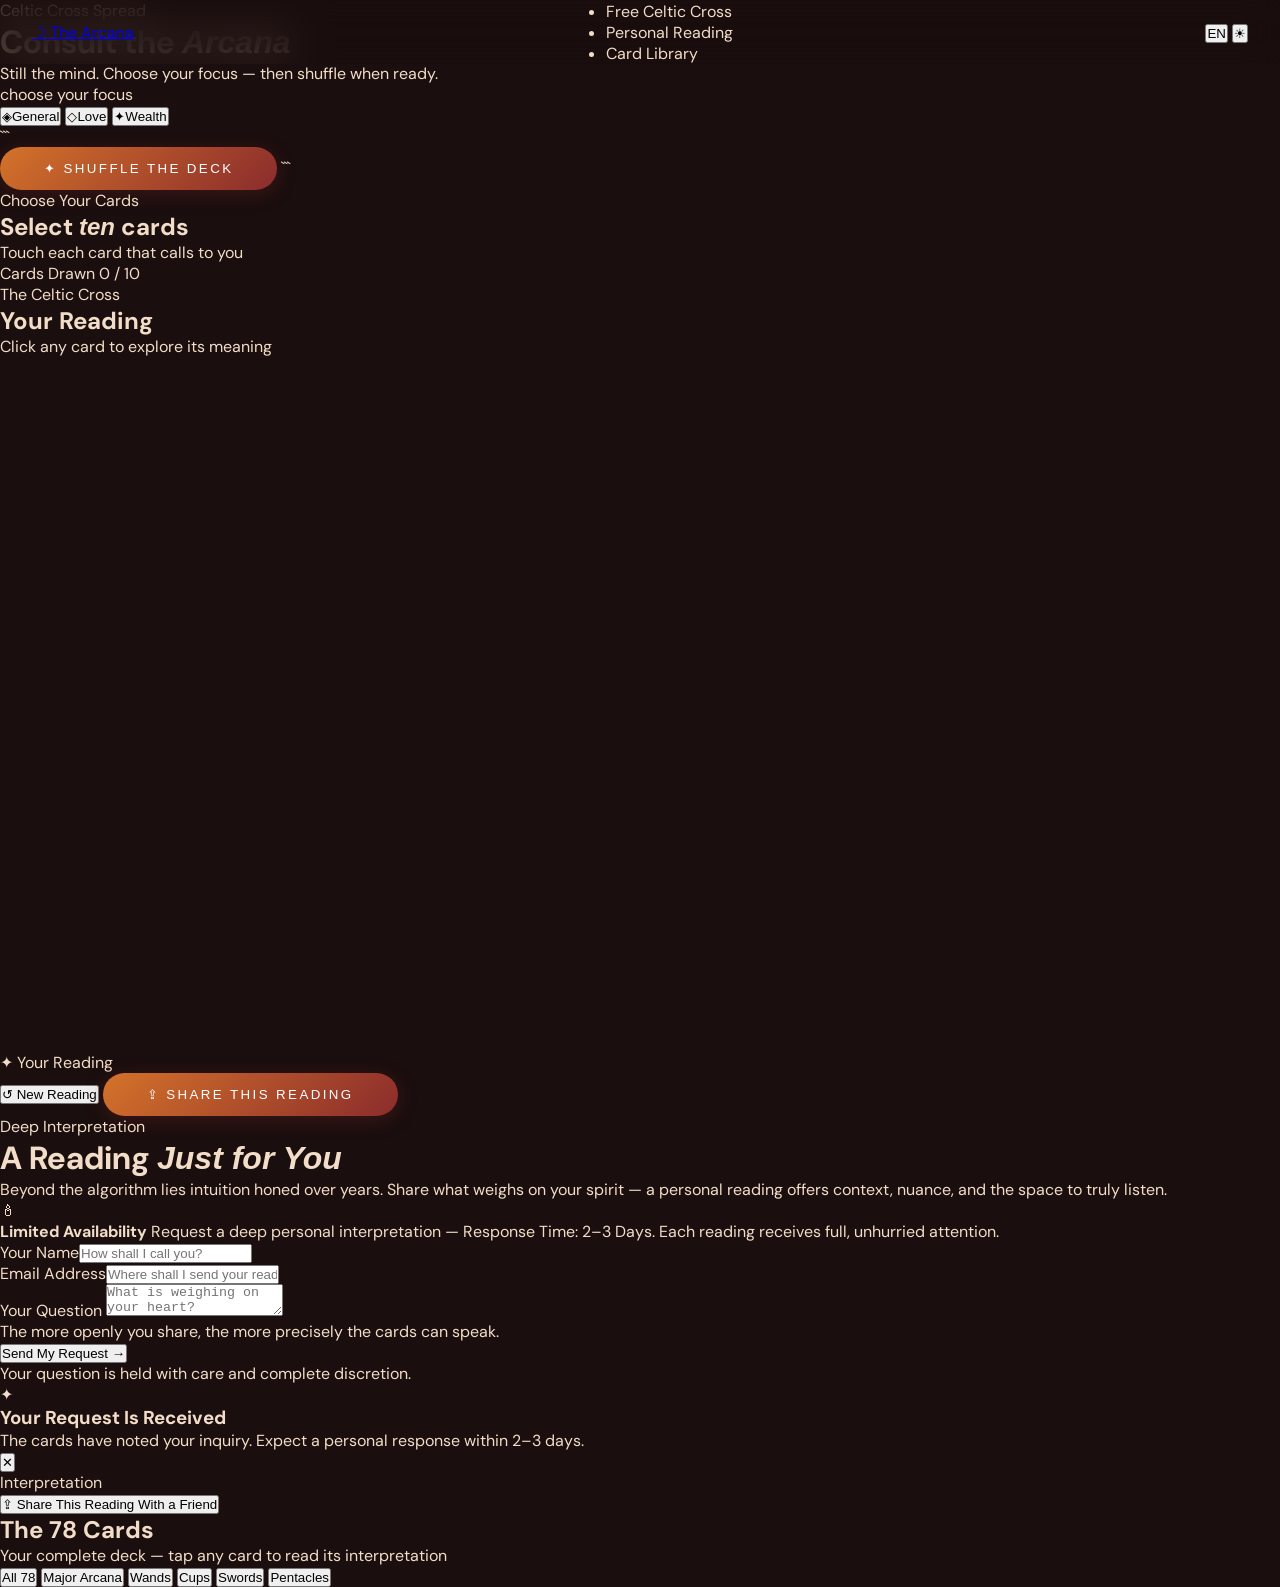
==== commit d23770cf: "Update index.html" ====
--- a/index.html
+++ b/index.html
@@ -31,629 +31,7 @@
 <link rel="preconnect" href="https://fonts.googleapis.com" />
 <link rel="preconnect" href="https://fonts.gstatic.com" crossorigin />
 <link href="https://fonts.googleapis.com/css2?family=Playfair+Display:ital,wght@0,400;0,600;0,700;1,400;1,600&family=Cormorant+Garamond:ital,wght@0,300;0,400;1,300;1,400&family=DM+Sans:wght@300;400;500&display=swap" rel="stylesheet" />
-<style>
-/* =============================================
-   VARIABLES & THEMES
-============================================= */
-:root {
-  color-scheme: dark light;
-  --bg-primary:    #1a0e0e;
-  --bg-secondary:  #231210;
-  --bg-tertiary:   #2d1a17;
-  --bg-card:       #1f1210;
-  --bg-card-hover: #2a1915;
-  --text-primary:  #f2ddc8;
-  --text-secondary:#c9a882;
-  --text-muted:    #8a6a52;
-  --accent-peach:  #e8b48a;
-  --accent-orange: #d4722a;
-  --accent-wine:   #8b2c2c;
-  --border-subtle: rgba(232,180,138,.12);
-  --border-accent: rgba(232,180,138,.35);
-  --card-back:     linear-gradient(145deg,#3d1c18 0%,#1a0e0e 50%,#3d1c18 100%);
-  --nav-height:    64px;
-  --t:             .3s cubic-bezier(.4,0,.2,1);
-  --t-slow:        .6s cubic-bezier(.4,0,.2,1);
-  --safe-b:        env(safe-area-inset-bottom,0px);
-}
-[data-theme="light"] {
-  --bg-primary:    #f5ede3;
-  --bg-secondary:  #ede0d0;
-  --bg-tertiary:   #e5d0ba;
-  --bg-card:       #f0e6d8;
-  --bg-card-hover: #e8d5c0;
-  --text-primary:  #2a1410;
-  --text-secondary:#6b3a22;
-  --text-muted:    #9a6a48;
-  --accent-peach:  #c96030;
-  --accent-orange: #b84a12;
-  --accent-wine:   #8b2c2c;
-  --border-subtle: rgba(107,58,34,.15);
-  --border-accent: rgba(107,58,34,.4);
-  --card-back:     linear-gradient(145deg,#c9a882 0%,#e5d0ba 50%,#c9a882 100%);
-}
-
-/* =============================================
-RESET & BASE
-============================================= */
-*,*::before,*::after{box-sizing:border-box;margin:0;padding:0}
-html{scroll-behavior:smooth;background-color:#1a0e0e !important;color:#f2ddc8}
-[data-theme=“light”] html{background-color:#f5ede3 !important;color:#2a1410}
-body{
-font-family:‘DM Sans’,sans-serif;
-background-color:var(–bg-primary) !important;color:var(–text-primary);
-height:100vh;overflow:hidden;
-transition:background-color var(–t-slow),color var(–t-slow);
--webkit-tap-highlight-color:transparent;
-}
-body.scrollable{height:auto;overflow-y:auto !important;overflow-x:hidden}
-
-body::before{
-content:’’;position:fixed;inset:0;pointer-events:none;z-index:0;
-background:
-radial-gradient(ellipse 80% 60% at 20% 10%,rgba(139,44,44,.18) 0%,transparent 60%),
-radial-gradient(ellipse 60% 50% at 80% 90%,rgba(212,114,42,.12) 0%,transparent 60%),
-radial-gradient(ellipse 40% 40% at 50% 50%,rgba(45,26,23,.3)   0%,transparent 80%);
-}
-[data-theme=“light”] body::before{
-background:
-radial-gradient(ellipse 80% 60% at 20% 10%,rgba(232,180,138,.35) 0%,transparent 60%),
-radial-gradient(ellipse 60% 50% at 80% 90%,rgba(212,114,42,.2)   0%,transparent 60%),
-radial-gradient(ellipse 40% 40% at 50% 50%,rgba(200,150,100,.15) 0%,transparent 80%);
-}
-body::after{
-content:’’;position:fixed;inset:0;opacity:.03;pointer-events:none;z-index:0;
-background-image:url(“data:image/svg+xml,%3Csvg viewBox=‘0 0 256 256’ xmlns=‘http://www.w3.org/2000/svg’%3E%3Cfilter id=‘n’%3E%3CfeTurbulence type=‘fractalNoise’ baseFrequency=‘0.9’ numOctaves=‘4’ stitchTiles=‘stitch’/%3E%3C/filter%3E%3Crect width=‘100%25’ height=‘100%25’ filter=‘url(%23n)’/%3E%3C/svg%3E”);
-}
-
-/* =============================================
-NAV
-============================================= */
-nav{
-position:fixed;top:0;left:0;right:0;height:var(–nav-height);
-display:flex;align-items:center;justify-content:space-between;
-padding:0 32px;
-background:rgba(26,14,14,.7);backdrop-filter:blur(20px);-webkit-backdrop-filter:blur(20px);
-border-bottom:1px solid var(–border-subtle);z-index:200;
-transition:background var(–t-slow);
-}
-[data-theme=“light”] nav{background:rgba(240,230,216,.75)}
-.nav-brand{
-font-family:‘Playfair Display’,serif;font-size:1.3rem;font-weight:700;
-letter-spacing:.08em;color:var(–accent-peach);text-decoration:none;
-display:flex;align-items:center;gap:9px;
-}
-.nav-brand-sym{
-width:28px;height:28px;display:inline-flex;align-items:center;justify-content:center;
-border:1.5px solid var(–accent-orange);border-radius:50%;font-size:.9rem;opacity:.9;
-}
-.nav-links{display:flex;align-items:center;gap:4px;list-style:none;flex-shrink:0}
-.nav-links a{
-font-size:.72rem;letter-spacing:.08em;text-transform:uppercase;text-decoration:none;
-color:var(–text-secondary);padding:6px 10px;border-radius:4px;
-border:1px solid transparent;transition:all var(–t);cursor:pointer;
-white-space:nowrap;   /* KEY: never break a link onto two lines */
-}
-.nav-links a:hover,.nav-links a.active{color:var(–accent-peach);border-color:var(–border-accent);background:rgba(232,180,138,.06)}
-.nav-links a.active{background:rgba(212,114,42,.1);border-color:rgba(212,114,42,.3);color:var(–accent-orange)}
-.nav-right{display:flex;align-items:center;gap:8px;flex-shrink:0}
-/* On small phones shorten the nav labels via data attributes */
-@media(max-width:520px){
-.nav-links a[data-short]::before{content:attr(data-short)}
-.nav-links a[data-short] .nav-label{display:none}
-}
-.nav-btn{
-width:36px;height:36px;display:flex;align-items:center;justify-content:center;
-background:none;border:1px solid var(–border-accent);border-radius:50%;
-cursor:pointer;color:var(–accent-peach);font-size:.95rem;transition:all var(–t);
-}
-.nav-btn:hover{background:rgba(232,180,138,.1);border-color:var(–accent-peach)}
-#themeToggle:hover{transform:rotate(20deg)}
-
-/* =============================================
-PAGE SYSTEM
-============================================= */
-.page{display:none;min-height:100vh;padding-top:var(–nav-height);position:relative;z-index:1}
-.page.active{display:block}
-#page-reading{display:none;flex-direction:column;align-items:center;min-height:100vh;padding-top:var(–nav-height)}
-#page-reading.active{display:flex}
-
-.phase{display:none;width:100%;flex:1}
-.phase.active{display:flex;flex-direction:column;align-items:center}
-
-/* =============================================
-PHASE 1 — SHUFFLE SCREEN
-============================================= */
-#phase-shuffle{
-justify-content:center;text-align:center;
-padding:20px 24px 28px;gap:16px;
-/* Let content breathe — never clip buttons */
-min-height:0;
-overflow-y:auto;
-overflow-x:hidden;
-}
-.intro-eyebrow{font-size:.7rem;letter-spacing:.28em;text-transform:uppercase;color:var(–accent-orange);opacity:.9}
-.intro-title{font-family:‘Playfair Display’,serif;font-size:clamp(2rem,5vw,3.2rem);font-weight:700;color:var(–text-primary);line-height:1.15}
-.intro-title em{font-style:italic;color:var(–accent-peach)}
-.intro-sub{font-family:‘Cormorant Garamond’,serif;font-size:1.1rem;font-style:italic;color:var(–text-muted);max-width:400px;line-height:1.65}
-
-/* Stacked deck illustration */
-.deck-pile{position:relative;width:80px;height:120px;margin:0 auto;cursor:pointer}
-.deck-pile-card{
-position:absolute;width:72px;height:110px;border-radius:7px;
-background:var(–card-back);border:1px solid var(–border-accent);
-}
-.deck-pile-card:nth-child(1){transform:rotate(-4deg) translate(-6px,4px)}
-.deck-pile-card:nth-child(2){transform:rotate(-2deg) translate(-3px,2px)}
-.deck-pile-card:nth-child(3){transform:rotate(0deg);display:flex;align-items:center;justify-content:center;font-size:1.4rem;color:rgba(232,180,138,.2)}
-.deck-pile-card:nth-child(3)::after{content:‘✦’}
-
-@keyframes shiver{
-0%,100%{transform:rotate(0) translateX(0)}
-15%{transform:rotate(-3deg) translateX(-5px)}
-30%{transform:rotate(3deg) translateX(5px)}
-45%{transform:rotate(-2deg) translateX(-3px)}
-60%{transform:rotate(2deg) translateX(3px)}
-75%{transform:rotate(-2deg) translateX(-4px)}
-90%{transform:rotate(1deg) translateX(2px)}
-}
-.deck-pile.shuffling .deck-pile-card{animation:shiver .65s ease}
-.deck-pile.shuffling .deck-pile-card:nth-child(1){animation-delay:.06s}
-.deck-pile.shuffling .deck-pile-card:nth-child(2){animation-delay:.12s}
-
-.shuffle-btn{
-padding:14px 44px;
-background:linear-gradient(135deg,var(–accent-orange),var(–accent-wine));
-border:none;border-radius:50px;font-family:‘DM Sans’,sans-serif;font-size:.82rem;
-font-weight:500;letter-spacing:.18em;text-transform:uppercase;color:#fff;
-cursor:pointer;transition:all var(–t);box-shadow:0 4px 20px rgba(139,44,44,.3);
-}
-.shuffle-btn:hover{transform:translateY(-2px);box-shadow:0 8px 28px rgba(139,44,44,.45)}
-.shuffle-btn:active{transform:translateY(0)}
-.shuffle-btn:disabled{opacity:.45;cursor:not-allowed;transform:none}
-
-/* =============================================
-PHASE 2 — FAN DECK
-============================================= */
-#phase-fan{
-justify-content:flex-start;padding:24px 0 0;
-position:relative;overflow:hidden;
-/* fills remaining height after nav */
-height:calc(100vh - var(–nav-height));
-max-height:calc(100vh - var(–nav-height));
-}
-.fan-header{text-align:center;padding:0 24px 14px;width:100%}
-.fan-header .eyebrow{font-size:.68rem;letter-spacing:.24em;text-transform:uppercase;color:var(–accent-orange);margin-bottom:6px}
-.fan-header h2{font-family:‘Playfair Display’,serif;font-size:clamp(1.3rem,3vw,1.9rem);font-weight:700;color:var(–text-primary);margin-bottom:4px}
-.fan-header p{font-family:‘Cormorant Garamond’,serif;font-size:.95rem;font-style:italic;color:var(–text-muted)}
-
-.draw-pill{
-display:flex;align-items:center;gap:14px;padding:9px 20px;margin-bottom:12px;
-background:rgba(232,180,138,.06);border:1px solid var(–border-subtle);
-border-radius:50px;transition:all var(–t);flex-shrink:0;
-}
-.draw-pill.complete{background:rgba(212,114,42,.15);border-color:rgba(212,114,42,.4)}
-.draw-pill-label{font-size:.7rem;letter-spacing:.15em;text-transform:uppercase;color:var(–text-secondary)}
-.draw-pill-count{font-family:‘Playfair Display’,serif;font-size:1.25rem;font-weight:600;color:var(–accent-peach);min-width:50px;text-align:center}
-.draw-pips{display:flex;gap:4px}
-.draw-pip{width:7px;height:7px;border-radius:50%;background:var(–border-accent);transition:all var(–t)}
-.draw-pip.filled{background:var(–accent-orange);box-shadow:0 0 5px rgba(212,114,42,.6)}
-
-/* Fan stage — fills remaining space, no overflow */
-.fan-stage{
-position:relative;
-width:100%;
-flex:1;
-overflow:hidden;
-min-height:0;
-}
-
-/* Each fan card: absolutely positioned by JS */
-.fan-card{
-position:absolute;border-radius:7px;cursor:pointer;
-transform-origin:bottom center;
-transition:transform .22s cubic-bezier(.34,1.4,.64,1),box-shadow .22s ease,opacity .25s ease;
-user-select:none;-webkit-user-select:none;
-}
-.fan-card.drawn{opacity:.25;cursor:not-allowed;pointer-events:none}
-.fan-card.tapped{opacity:.55;pointer-events:none}
-.fan-card-face{
-width:100%;height:100%;border-radius:7px;
-background:var(–card-back);border:1px solid var(–border-accent);
-display:flex;flex-direction:column;align-items:center;justify-content:center;
-overflow:hidden;position:relative;transition:border-color var(–t);
-}
-.fan-card:hover:not(.drawn) .fan-card-face{border-color:var(–accent-orange)}
-.fan-card-face::before{
-content:’’;position:absolute;inset:5px;
-border:1px solid rgba(232,180,138,.18);border-radius:4px;pointer-events:none;
-}
-.fan-card-num{font-family:‘Playfair Display’,serif;font-size:.6rem;font-weight:600;color:rgba(232,180,138,.35);letter-spacing:.05em;position:relative;z-index:1}
-.fan-card-glyph{font-size:.8rem;color:rgba(232,180,138,.13);position:relative;z-index:1;margin-top:2px}
-
-/* =============================================
-PHASE 3 — SPREAD + READING
-============================================= */
-#phase-spread{
-padding:28px 16px 80px;align-items:center;gap:0;
-width:100%;
-overflow-x:hidden;
-}
-.spread-header{text-align:center;margin-bottom:28px}
-.spread-header .eyebrow{font-size:.68rem;letter-spacing:.26em;text-transform:uppercase;color:var(–accent-orange);margin-bottom:8px}
-.spread-header h2{font-family:‘Playfair Display’,serif;font-size:clamp(1.5rem,3.5vw,2.2rem);font-weight:700;color:var(–text-primary)}
-.spread-header p{font-family:‘Cormorant Garamond’,serif;font-size:.95rem;font-style:italic;color:var(–text-muted);margin-top:5px}
-
-/* Celtic Cross Grid — CSS custom props set by JS for responsive sizing */
-.celtic-cross{
-display:grid;
-grid-template-columns:repeat(6,var(–ccw,88px));
-grid-template-rows:repeat(5,var(–cch,123px));
-gap:9px;
-margin-bottom:44px;
-}
-.cc-pos-3{grid-column:3;grid-row:2}
-.cc-pos-4{grid-column:3;grid-row:4}
-.cc-pos-5{grid-column:2;grid-row:3}
-.cc-pos-6{grid-column:4;grid-row:3}
-.cc-pos-7{grid-column:6;grid-row:5}
-.cc-pos-8{grid-column:6;grid-row:4}
-.cc-pos-9{grid-column:6;grid-row:3}
-.cc-pos-10{grid-column:6;grid-row:2}
-.cc-center{grid-column:3;grid-row:3;position:relative;width:var(–ccw,88px);height:var(–cch,123px)}
-.cc-center .cc-card{position:absolute;top:0;left:0}
-.cc-center .cc-card:first-child{z-index:2}
-.cc-center .cc-card:last-child{z-index:3}
-
-/* Spread card */
-.cc-card{
-width:var(–ccw,88px);height:var(–cch,123px);
-border-radius:8px;cursor:pointer;perspective:800px;
-transition:filter .2s ease;
-}
-.cc-card:hover{filter:brightness(1.12)}
-.cc-card.rotated{transform:rotate(90deg)}
-.cc-card.rotated:hover{filter:brightness(1.12)}
-
-/* 3D flip */
-.cc-inner{
-width:100%;height:100%;position:relative;
-transform-style:preserve-3d;
-transition:transform .7s cubic-bezier(.4,.2,.2,1);
-border-radius:8px;
-/* Force GPU layer — prevents ghost bleed-through on mobile */
-will-change:transform;
--webkit-transform:translateZ(0);
-transform:translateZ(0);
-}
-.cc-card.face-up .cc-inner{
--webkit-transform:rotateY(180deg);
-transform:rotateY(180deg);
-}
-
-/* Declare backface separately per element — combined rules fail on Android WebView */
-.cc-back{
-position:absolute;inset:0;border-radius:8px;
--webkit-backface-visibility:hidden;
-backface-visibility:hidden;
-background:var(–card-back);border:1px solid var(–border-accent);
-display:flex;align-items:center;justify-content:center;overflow:hidden;
-/* Extra insurance: hide when facing away */
--webkit-transform:rotateY(0deg);
-transform:rotateY(0deg);
-}
-.cc-back::before{content:’’;position:absolute;inset:5px;border:1px solid rgba(232,180,138,.18);border-radius:4px}
-.cc-back::after{content:‘✦’;font-size:1.2rem;color:rgba(232,180,138,.18)}
-.cc-pos-label{
-position:absolute;bottom:6px;left:50%;transform:translateX(-50%);
-font-size:.52rem;letter-spacing:.13em;text-transform:uppercase;
-color:rgba(232,180,138,.35);white-space:nowrap;z-index:2;
-}
-.cc-front{
-position:absolute;inset:0;border-radius:8px;
--webkit-backface-visibility:hidden;
-backface-visibility:hidden;
-/* Starts face-down; rotateY(180deg) flips it into view */
--webkit-transform:rotateY(180deg);
-transform:rotateY(180deg);
-background:var(–bg-card);
-border:1px solid var(–border-accent);display:flex;flex-direction:column;overflow:hidden;
-}
-.cc-art{
-flex:1;display:flex;align-items:center;justify-content:center;
-background:linear-gradient(145deg,rgba(139,44,44,.2),rgba(45,26,23,.4));
-position:relative;overflow:hidden;
-}
-[data-theme=“light”] .cc-art{background:linear-gradient(145deg,rgba(200,150,100,.3),rgba(180,120,80,.2))}
-.cc-art::before{display:none}
-.cc-art img{width:100%;height:100%;object-fit:cover;position:absolute;inset:0}
-.cc-art-sym{font-size:1.5rem;opacity:.55;position:relative;z-index:1}
-.cc-name{
-padding:5px 5px 5px;text-align:center;border-top:1px solid var(–border-subtle);
-font-family:‘Playfair Display’,serif;font-size:.55rem;font-weight:600;
-color:var(–accent-peach);white-space:nowrap;overflow:hidden;text-overflow:ellipsis;
-}
-
-/* =============================================
-READING PARAGRAPH BOX
-============================================= */
-.reading-box{
-width:100%;max-width:700px;
-background:var(–bg-secondary);border:1px solid var(–border-accent);
-border-radius:16px;overflow:hidden;margin-bottom:36px;
-}
-.reading-box-hd{
-padding:18px 26px 14px;border-bottom:1px solid var(–border-subtle);
-display:flex;align-items:center;gap:10px;
-}
-.reading-box-icon{font-size:1rem;opacity:.7}
-.reading-box-title{font-family:‘Playfair Display’,serif;font-size:.95rem;font-weight:600;color:var(–accent-peach);letter-spacing:.04em}
-.reading-box-body{padding:22px 26px 26px}
-.reading-para{
-font-family:‘Cormorant Garamond’,serif;font-size:1.15rem;line-height:1.85;
-color:var(–text-secondary);
-}
-.reading-para strong{color:var(–accent-peach)}
-.reading-para em{font-style:italic;color:var(–text-primary)}
-
-@keyframes blink{0%,100%{opacity:1}50%{opacity:0}}
-.cursor{
-display:inline-block;width:2px;height:1.05em;
-background:var(–accent-orange);vertical-align:text-bottom;
-animation:blink 1s step-start infinite;margin-left:2px;
-}
-/* Reading AI output sections */
-.reading-loading{
-display:flex;flex-direction:column;align-items:center;gap:14px;
-padding:32px 20px;text-align:center;
-}
-.reading-spinner{
-width:32px;height:32px;border-radius:50%;
-border:2px solid var(–border-subtle);
-border-top-color:var(–accent-orange);
-animation:spin .9s linear infinite;
-}
-@keyframes spin{to{transform:rotate(360deg)}}
-.reading-loading-text{
-font-family:‘Cormorant Garamond’,serif;font-size:.95rem;font-style:italic;
-color:var(–text-muted);letter-spacing:.04em;
-}
-
-.reading-section-divider{
-height:1px;background:var(–border-subtle);margin:22px 0;
-}
-.reading-section-label{
-font-size:.62rem;letter-spacing:.22em;text-transform:uppercase;
-color:var(–text-muted);margin-bottom:14px;display:block;
-}
-
-/* Four domain bullet sections */
-.reading-bullets{
-display:flex;flex-direction:column;gap:16px;
-}
-.reading-bullet-row{
-display:grid;grid-template-columns:auto 1fr;gap:10px 14px;align-items:start;
-}
-.reading-bullet-icon{
-width:28px;height:28px;border-radius:50%;
-border:1px solid var(–border-accent);
-display:flex;align-items:center;justify-content:center;
-font-size:.8rem;flex-shrink:0;margin-top:1px;
-background:rgba(232,180,138,.05);
-}
-.reading-bullet-content{}
-.reading-bullet-label{
-font-family:‘Playfair Display’,serif;font-size:.8rem;font-weight:600;
-color:var(–accent-peach);letter-spacing:.04em;margin-bottom:3px;
-}
-.reading-bullet-text{
-font-family:‘Cormorant Garamond’,serif;font-size:1.05rem;line-height:1.7;
-color:var(–text-secondary);
-}
-.reading-bullet-text strong{color:var(–accent-peach)}
-
-.reading-box-actions{
-display:flex;gap:10px;flex-wrap:wrap;justify-content:center;
-padding:0 26px 26px;
-}
-.btn-out{
-padding:10px 22px;background:none;border:1px solid var(–border-accent);border-radius:50px;
-font-family:‘DM Sans’,sans-serif;font-size:.74rem;letter-spacing:.13em;text-transform:uppercase;
-color:var(–text-secondary);cursor:pointer;transition:all var(–t);
-}
-.btn-out:hover{border-color:var(–accent-orange);color:var(–accent-orange);background:rgba(212,114,42,.08)}
-.btn-pri{
-padding:10px 22px;background:linear-gradient(135deg,var(–accent-orange),var(–accent-wine));
-border:none;border-radius:50px;font-family:‘DM Sans’,sans-serif;font-size:.74rem;
-font-weight:500;letter-spacing:.13em;text-transform:uppercase;color:#fff;
-cursor:pointer;transition:all var(–t);
-}
-.btn-pri:hover{transform:translateY(-1px);box-shadow:0 6px 18px rgba(139,44,44,.35)}
-
-/* =============================================
-MODAL
-============================================= */
-.modal-ov{
-position:fixed;inset:0;background:rgba(15,8,8,.88);
-backdrop-filter:blur(8px);-webkit-backdrop-filter:blur(8px);
-z-index:300;display:none;align-items:center;justify-content:center;padding:18px;
-}
-.modal-ov.open{display:flex;animation:fadeIn .28s ease}
-@keyframes fadeIn{from{opacity:0}to{opacity:1}}
-.modal-box{
-background:var(–bg-secondary);border:1px solid var(–border-accent);border-radius:16px;
-max-width:490px;width:100%;max-height:88vh;overflow-y:auto;
-animation:scaleIn .32s cubic-bezier(.34,1.4,.64,1);
-}
-@keyframes scaleIn{from{opacity:0;transform:scale(.88)}to{opacity:1;transform:scale(1)}}
-.modal-hd{padding:22px 22px 0;display:flex;align-items:flex-start;justify-content:space-between;gap:12px}
-.modal-badge{
-font-size:.6rem;letter-spacing:.2em;text-transform:uppercase;color:var(–accent-orange);
-background:rgba(212,114,42,.12);border:1px solid rgba(212,114,42,.25);
-padding:5px 11px;border-radius:50px;white-space:nowrap;
-}
-.modal-close{
-width:30px;height:30px;background:none;border:1px solid var(–border-subtle);
-color:var(–text-muted);border-radius:50%;cursor:pointer;font-size:.85rem;
-display:flex;align-items:center;justify-content:center;transition:all var(–t);flex-shrink:0;
-}
-.modal-close:hover{border-color:var(–accent-peach);color:var(–accent-peach)}
-.modal-art{
-margin:18px 22px 0;height:170px;border-radius:10px;border:1px solid var(–border-subtle);
-overflow:hidden;background:linear-gradient(145deg,rgba(139,44,44,.25),rgba(45,26,23,.5));
-display:flex;align-items:center;justify-content:center;position:relative;
-}
-[data-theme=“light”] .modal-art{background:linear-gradient(145deg,rgba(200,150,100,.25),rgba(180,120,80,.15))}
-.modal-art::before{display:none}
-.modal-art img{width:100%;height:100%;object-fit:cover;position:absolute;inset:0;border-radius:10px}
-.modal-art-sym{font-size:2.8rem;position:relative;z-index:1;filter:drop-shadow(0 0 14px rgba(212,114,42,.4))}
-.modal-body{padding:16px 22px 22px}
-.modal-name{font-family:‘Playfair Display’,serif;font-size:1.45rem;font-weight:700;color:var(–text-primary);margin-bottom:4px;line-height:1.2}
-.modal-pos{font-family:‘Cormorant Garamond’,serif;font-size:.98rem;font-style:italic;color:var(–accent-peach);margin-bottom:12px;opacity:.85}
-.modal-div{height:1px;background:var(–border-subtle);margin-bottom:12px}
-.modal-mlabel{font-size:.6rem;letter-spacing:.2em;text-transform:uppercase;color:var(–text-muted);margin-bottom:7px}
-.modal-meaning{font-family:‘Cormorant Garamond’,serif;font-size:1.08rem;line-height:1.7;color:var(–text-secondary);margin-bottom:18px}
-.modal-meaning strong{color:var(–accent-peach)}
-.modal-share{
-width:100%;padding:10px 16px;background:rgba(232,180,138,.08);border:1px solid var(–border-accent);
-border-radius:8px;font-family:‘DM Sans’,sans-serif;font-size:.72rem;font-weight:500;
-letter-spacing:.12em;text-transform:uppercase;color:var(–accent-peach);
-cursor:pointer;transition:all var(–t);display:flex;align-items:center;justify-content:center;gap:6px;
-}
-.modal-share:hover{background:rgba(232,180,138,.14);border-color:var(–accent-peach)}
-
-/* =============================================
-PERSONAL PAGE
-============================================= */
-#page-personal{display:none;flex-direction:column;align-items:center;padding-top:calc(var(–nav-height) + 52px);padding-bottom:80px}
-#page-personal.active{display:flex}
-.pers-wrap{width:100%;max-width:600px;padding:0 22px}
-.pers-eyebrow{font-size:.68rem;letter-spacing:.26em;text-transform:uppercase;color:var(–accent-orange);margin-bottom:10px;display:flex;align-items:center;gap:10px}
-.pers-eyebrow::after{content:’’;flex:1;height:1px;background:var(–border-subtle)}
-.pers-title{font-family:‘Playfair Display’,serif;font-size:clamp(1.6rem,5vw,2.5rem);font-weight:700;line-height:1.15;color:var(–text-primary);margin-bottom:8px}
-.pers-title em{font-style:italic;color:var(–accent-peach)}
-.pers-lead{font-family:‘Cormorant Garamond’,serif;font-size:1.08rem;font-style:italic;color:var(–text-muted);line-height:1.65;margin-bottom:26px}
-.avail{background:rgba(139,44,44,.15);border:1px solid rgba(139,44,44,.35);border-left:3px solid var(–accent-wine);border-radius:6px;padding:14px 18px;margin-bottom:30px;display:flex;align-items:flex-start;gap:12px}
-[data-theme=“light”] .avail{background:rgba(139,44,44,.08)}
-.avail-ico{font-size:1.1rem;flex-shrink:0;margin-top:1px}
-.avail-text strong{display:block;font-size:.74rem;letter-spacing:.1em;text-transform:uppercase;color:var(–accent-peach);margin-bottom:3px}
-.avail-text span{font-family:‘Cormorant Garamond’,serif;font-size:.96rem;font-style:italic;color:var(–text-secondary)}
-.p-form{background:var(–bg-card);border:1px solid var(–border-subtle);border-radius:14px;padding:30px}
-.p-grp{margin-bottom:18px}
-.p-lbl{display:block;font-size:.67rem;letter-spacing:.16em;text-transform:uppercase;color:var(–text-muted);margin-bottom:7px}
-.p-inp,.p-ta{width:100%;background:var(–bg-tertiary);border:1px solid var(–border-subtle);border-radius:8px;padding:11px 14px;font-family:‘DM Sans’,sans-serif;font-size:.9rem;color:var(–text-primary);outline:none;transition:all var(–t)}
-.p-inp::placeholder,.p-ta::placeholder{color:var(–text-muted);opacity:.6}
-.p-inp:focus,.p-ta:focus{border-color:var(–accent-orange);background:var(–bg-card-hover);box-shadow:0 0 0 3px rgba(212,114,42,.12)}
-.p-ta{resize:vertical;min-height:105px;line-height:1.6}
-.p-hint{margin-top:5px;font-size:.72rem;color:var(–text-muted);font-style:italic}
-.p-sub{width:100%;padding:13px 20px;background:linear-gradient(135deg,var(–accent-orange),var(–accent-wine));border:none;border-radius:8px;font-family:‘DM Sans’,sans-serif;font-size:.78rem;font-weight:500;letter-spacing:.14em;text-transform:uppercase;color:#fff;cursor:pointer;transition:all var(–t)}
-.p-sub:hover{transform:translateY(-1px);box-shadow:0 8px 20px rgba(139,44,44,.35)}
-.p-note{margin-top:14px;text-align:center;font-size:.73rem;color:var(–text-muted);font-style:italic}
-.p-ok{text-align:center;padding:34px 16px;display:none}
-.p-ok.show{display:block}
-.p-ok-ico{font-size:2.2rem;margin-bottom:10px}
-.p-ok h3{font-family:‘Playfair Display’,serif;font-size:1.25rem;color:var(–text-primary);margin-bottom:6px}
-.p-ok p{font-family:‘Cormorant Garamond’,serif;font-size:.97rem;font-style:italic;color:var(–text-muted)}
-
-/* =============================================
-TOAST
-============================================= */
-.toast{
-position:fixed;bottom:calc(22px + var(–safe-b));left:50%;
-transform:translateX(-50%) translateY(14px);
-background:var(–bg-tertiary);border:1px solid var(–border-accent);border-radius:50px;
-padding:10px 20px;font-size:.78rem;letter-spacing:.06em;color:var(–accent-peach);
-opacity:0;pointer-events:none;z-index:400;
-transition:opacity .28s ease,transform .28s ease;white-space:nowrap;
-}
-.toast.show{opacity:1;transform:translateX(-50%) translateY(0)}
-
-/* =============================================
-SCROLLBAR
-============================================= */
-::-webkit-scrollbar{width:5px}
-::-webkit-scrollbar-track{background:var(–bg-primary)}
-::-webkit-scrollbar-thumb{background:var(–border-accent);border-radius:3px}
-
-/* =============================================
-RESPONSIVE
-============================================= */
-@media(max-width:680px){
-nav{padding:0 14px}
-.nav-links a{padding:6px 9px;font-size:.68rem}
-.celtic-cross{–ccw:62px;–cch:87px;gap:6px}
-.p-form{padding:20px 16px}
-}
-@media(max-width:400px){
-.nav-brand span:not(.nav-brand-sym){display:none}
-.celtic-cross{–ccw:48px;–cch:67px;gap:4px}
-.cc-art-sym{font-size:1rem}
-.cc-name{font-size:.46rem}
-}
-
-/* ── Category selector ── */
-.category-wrap{width:100%;max-width:420px;margin:0 auto}
-.category-label{
-display:block;font-size:.6rem;letter-spacing:.06em;
-color:var(–text-muted);margin-bottom:8px;opacity:.7;text-align:center;
-}
-.category-btns{display:flex;gap:8px;justify-content:center}
-.cat-btn{
-flex:1;padding:11px 8px;
-background:none;border:1px solid var(–border-subtle);border-radius:10px;
-font-family:‘Playfair Display’,serif;font-size:.9rem;font-style:italic;
-color:var(–text-muted);cursor:pointer;transition:all var(–t);
-display:flex;flex-direction:column;align-items:center;gap:4px;
-}
-.cat-btn-icon{font-size:1.1rem;opacity:.7}
-.cat-btn:hover{border-color:var(–border-accent);color:var(–text-secondary)}
-.cat-btn.selected{
-background:rgba(212,114,42,.1);border-color:var(–accent-orange);
-color:var(–accent-orange);
-}
-.cat-btn.selected .cat-btn-icon{opacity:1}
-
-.sym-gold{color:#c9920a !important;filter:drop-shadow(0 0 5px rgba(201,146,10,.6))}
-
-/* ── Card Library page ── */
-#page-library{display:none;flex-direction:column;align-items:center;padding-top:calc(var(–nav-height) + 44px);padding-bottom:80px}
-#page-library.active{display:flex}
-.lib-wrap{width:100%;max-width:1000px;padding:0 20px}
-.lib-header{text-align:center;margin-bottom:32px}
-.lib-header h2{font-family:‘Playfair Display’,serif;font-size:clamp(1.6rem,4vw,2.2rem);font-weight:700;color:var(–text-primary);margin-bottom:6px}
-.lib-header p{font-family:‘Cormorant Garamond’,serif;font-size:1rem;font-style:italic;color:var(–text-muted)}
-.lib-filter{display:flex;gap:8px;flex-wrap:wrap;justify-content:center;margin-bottom:28px}
-.lib-filter-btn{
-padding:7px 18px;background:none;border:1px solid var(–border-subtle);border-radius:50px;
-font-family:‘DM Sans’,sans-serif;font-size:.72rem;letter-spacing:.1em;text-transform:uppercase;
-color:var(–text-muted);cursor:pointer;transition:all var(–t);
-}
-.lib-filter-btn:hover,.lib-filter-btn.active{
-border-color:var(–accent-orange);color:var(–accent-orange);background:rgba(212,114,42,.08);
-}
-.lib-grid{
-display:grid;
-grid-template-columns:repeat(auto-fill,minmax(120px,1fr));
-gap:14px;
-}
-.lib-card{
-background:var(–bg-card);border:1px solid var(–border-subtle);border-radius:10px;
-overflow:hidden;cursor:pointer;transition:all var(–t);
-}
-.lib-card:hover{border-color:var(–accent-orange);transform:translateY(-3px);box-shadow:0 8px 24px rgba(0,0,0,.3)}
-.lib-card-art{
-aspect-ratio:2/3;display:flex;align-items:center;justify-content:center;
-background:linear-gradient(145deg,rgba(139,44,44,.2),rgba(45,26,23,.4));
-position:relative;overflow:hidden;font-size:2rem;
-}
-[data-theme=“light”] .lib-card-art{background:linear-gradient(145deg,rgba(200,150,100,.25),rgba(180,120,80,.15))}
-.lib-card-art img{width:100%;height:100%;object-fit:cover;position:absolute;inset:0}
-.lib-card-art-sym{position:relative;z-index:1;opacity:.6}
-.lib-card-info{padding:8px 10px}
-.lib-card-name{font-family:‘Playfair Display’,serif;font-size:.68rem;font-weight:600;color:var(–accent-peach);white-space:nowrap;overflow:hidden;text-overflow:ellipsis}
-.lib-card-suit{font-size:.58rem;letter-spacing:.1em;text-transform:uppercase;color:var(–text-muted);margin-top:2px}
-</style>
-
+<link rel="stylesheet" href="styles.css" />
 </head>
 <body>
 
@@ -670,7 +48,7 @@
     <li><a id="nav-library" onclick="showPage('library');return false" data-short="Library"><span class="nav-label">Card Library</span></a></li>
   </ul>
   <div class="nav-right">
-    <button class="nav-btn" onclick="shareApp()" title="Share" aria-label="Share">⇪</button>
+    <button class="nav-btn" id="langToggle" onclick="toggleLang()" title="Switch language" aria-label="Switch language">EN</button>
     <button class="nav-btn" id="themeToggle" title="Toggle theme" aria-label="Toggle theme">☀</button>
   </div>
 </nav>
@@ -689,13 +67,13 @@
       <span class="category-label">choose your focus</span>
       <div class="category-btns">
         <button class="cat-btn" id="cat-general" onclick="selectCategory('general')">
-          <span class="cat-btn-icon">◈</span>General
+          <span class="cat-btn-icon">◈</span><span class="cat-label">General</span>
         </button>
         <button class="cat-btn" id="cat-love" onclick="selectCategory('love')">
-          <span class="cat-btn-icon">◇</span>Love
+          <span class="cat-btn-icon">◇</span><span class="cat-label">Love</span>
         </button>
         <button class="cat-btn" id="cat-wealth" onclick="selectCategory('wealth')">
-          <span class="cat-btn-icon">✦</span>Wealth
+          <span class="cat-btn-icon">✦</span><span class="cat-label">Wealth</span>
         </button>
       </div>
     </div>
@@ -1253,6 +631,7 @@
 document.addEventListener('DOMContentLoaded', () => {
   setupTheme();
   selectCategory('general');
+  applyLang(); // set initial EN strings (no-op but ensures state is clean)
   if ('serviceWorker' in navigator) navigator.serviceWorker.register('/sw.js').catch(()=>{});
 });
 
@@ -1692,24 +1071,35 @@
 /* ── Card Library ── */
 function buildLibrary() {
   const grid = document.getElementById('libGrid');
-  if (!grid || grid.children.length > 0) return; // already built
+  if (!grid) return;
+  // Always rebuild so language changes are reflected
+  grid.innerHTML = '';
+  const L = LANG[currentLang];
+  const suitLabelMap = {
+    major: L.suit_major,
+    wands: L.suit_wands,
+    cups:  L.suit_cups,
+    swords:L.suit_swords,
+    penta: L.suit_penta
+  };
   DB.forEach((card, i) => {
-    const suit = card.id.split('_')[0]; // major / wands / cups / swords / penta
-    const suitLabel = {major:'Major Arcana',wands:'Wands',cups:'Cups',swords:'Swords',penta:'Pentacles'}[suit] || '';
-    const isPenta = suit === 'penta';
-    const symClass = 'lib-card-art-sym' + (isPenta ? ' sym-gold' : '');
+    const suit      = card.id.split('_')[0];
+    const suitLabel = suitLabelMap[suit] || suit;
+    const cardName  = (currentLang === 'zh') ? (ZH_CARD_NAMES[i] || card.name) : card.name;
+    const isPenta   = suit === 'penta';
+    const symClass  = 'lib-card-art-sym' + (isPenta ? ' sym-gold' : '');
     const artContent = card.img
-      ? `<img src="${card.img}" alt="${card.name}" loading="lazy" />`
+      ? `<img src="${card.img}" alt="${cardName}" loading="lazy" />`
       : `<span class="${symClass}">${card.symbol}</span>`;
     const el = document.createElement('div');
-    el.className = 'lib-card';
+    el.className    = 'lib-card';
     el.dataset.suit = suit;
-    el.innerHTML = `
-      <div class="lib-card-art">${artContent}</div>
-      <div class="lib-card-info">
-        <div class="lib-card-name">${card.name}</div>
-        <div class="lib-card-suit">${suitLabel}</div>
-      </div>`;
+    el.innerHTML =
+      `<div class="lib-card-art">${artContent}</div>`+
+      `<div class="lib-card-info">`+
+        `<div class="lib-card-name">${cardName}</div>`+
+        `<div class="lib-card-suit">${suitLabel}</div>`+
+      `</div>`;
     el.addEventListener('click', () => openLibModal(i));
     grid.appendChild(el);
   });
@@ -1724,19 +1114,32 @@
 }
 
 function openLibModal(dbIdx) {
-  const card = DB[dbIdx];
-  // Reuse the existing modal but without position context
-  document.getElementById('mBadge').textContent   = card.id.split('_')[0] === 'major' ? 'Major Arcana' : card.id.split('_')[0].charAt(0).toUpperCase() + card.id.split('_')[0].slice(1);
-  document.getElementById('mName').textContent    = card.name;
-  document.getElementById('mPos').textContent     = 'Card meaning';
+  const card    = DB[dbIdx];
+  const L       = LANG[currentLang];
+  const isZh    = currentLang === 'zh';
+  const suit    = card.id.split('_')[0];
+  const suitLabelMap = {
+    major: L.suit_major,
+    wands: L.suit_wands,
+    cups:  L.suit_cups,
+    swords:L.suit_swords,
+    penta: L.suit_penta
+  };
+  const displayName = isZh ? (ZH_CARD_NAMES[dbIdx] || card.name) : card.name;
+
+  document.getElementById('mBadge').textContent   = suitLabelMap[suit] || suit;
+  document.getElementById('mName').textContent    = displayName;
+  document.getElementById('mPos').textContent     = L.card_meaning_lbl;
   document.getElementById('mMeaning').innerHTML   = card.meaning;
+  document.querySelector('.modal-mlabel').textContent = L.modal_interp;
+
   const artEl = document.getElementById('mArt');
   const symEl = document.getElementById('mSym');
   const oldImg = artEl.querySelector('img');
   if (oldImg) oldImg.remove();
   if (card.img) {
     symEl.style.display = 'none';
-    const img = document.createElement('img'); img.src = card.img; img.alt = card.name;
+    const img = document.createElement('img'); img.src = card.img; img.alt = displayName;
     artEl.appendChild(img);
   } else {
     symEl.style.display = '';
@@ -1747,6 +1150,543 @@
   document.body.style.overflow = 'hidden';
 }
 
+
+/* ============================================================
+   LANGUAGE SYSTEM
+   currentLang: 'en' | 'zh'
+   All UI strings live in LANG. Reading engine has parallel
+   ZH_ prefixed constants. Card names are translated via
+   ZH_CARD_NAMES lookup.
+   ============================================================ */
+let currentLang = 'en';
+
+/* ── UI string translations ── */
+const LANG = {
+  en: {
+    brand:            'The Arcana',
+    nav_reading:      'Free Celtic Cross',
+    nav_personal:     'Personal Reading',
+    nav_library:      'Card Library',
+    nav_reading_short:'Reading',
+    nav_personal_short:'Personal',
+    nav_library_short: 'Library',
+    eyebrow_spread:   'Celtic Cross Spread',
+    intro_title:      'Consult the <em>Arcana</em>',
+    intro_sub:        'Still the mind. Choose your focus — then shuffle when ready.',
+    cat_label:        'choose your focus',
+    cat_general:      'General',
+    cat_love:         'Love',
+    cat_wealth:       'Wealth',
+    shuffle_btn:      '✦ Shuffle the Deck',
+    fan_eyebrow:      'Choose Your Cards',
+    fan_title:        'Select <em>ten</em> cards',
+    fan_sub:          'Touch each card that calls to you',
+    drawn_label:      'Cards Drawn',
+    spread_eyebrow:   'The Celtic Cross',
+    spread_title:     'Your Reading',
+    spread_sub:       'Click any card to explore its meaning',
+    loading_text:     'The cards are speaking…',
+    at_a_glance:      'At a Glance',
+    btn_new:          '↺ New Reading',
+    btn_share:        '⇪ Share This Reading',
+    modal_interp:     'Interpretation',
+    modal_share:      '⇪ Share This Reading With a Friend',
+    reading_box_title:'Your Reading',
+    pers_eyebrow:     'Deep Interpretation',
+    pers_title:       'A Reading <em>Just for You</em>',
+    pers_lead:        'Beyond the algorithm lies intuition honed over years. Share what weighs on your spirit — a personal reading offers context, nuance, and the space to truly listen.',
+    avail_strong:     'Limited Availability',
+    avail_span:       'Request a deep personal interpretation — Response Time: 2–3 Days. Each reading receives full, unhurried attention.',
+    lbl_name:         'Your Name',
+    lbl_email:        'Email Address',
+    lbl_question:     'Your Question',
+    ph_name:          'How shall I call you?',
+    ph_email:         'Where shall I send your reading?',
+    ph_question:      'What is weighing on your heart?',
+    form_hint:        'The more openly you share, the more precisely the cards can speak.',
+    form_submit:      'Send My Request →',
+    form_note:        'Your question is held with care and complete discretion.',
+    ok_title:         'Your Request Is Received',
+    ok_body:          'The cards have noted your inquiry. Expect a personal response within 2–3 days.',
+    lib_title:        'The 78 Cards',
+    lib_sub:          'Your complete deck — tap any card to read its interpretation',
+    lib_all:          'All 78',
+    lib_major:        'Major Arcana',
+    lib_wands:        'Wands',
+    lib_cups:         'Cups',
+    lib_swords:       'Swords',
+    lib_penta:        'Pentacles',
+    suit_major:       'Major Arcana',
+    suit_wands:       'Wands',
+    suit_cups:        'Cups',
+    suit_swords:      'Swords',
+    suit_penta:       'Pentacles',
+    card_meaning_lbl: 'Card meaning',
+    reading_general:  'Your Reading',
+    reading_love:     'Love Reading',
+    reading_wealth:   'Wealth Reading',
+  },
+  zh: {
+    brand:            '神秘奥义',
+    nav_reading:      '凯尔特十字牌阵',
+    nav_personal:     '个人解读',
+    nav_library:      '牌义库',
+    nav_reading_short:'占卜',
+    nav_personal_short:'个人',
+    nav_library_short: '牌库',
+    eyebrow_spread:   '凯尔特十字牌阵',
+    intro_title:      '问询<em>奥义</em>',
+    intro_sub:        '静心凝神，选择方向，再洗牌起卦。',
+    cat_label:        '选择占卜方向',
+    cat_general:      '综合',
+    cat_love:         '感情',
+    cat_wealth:       '财富',
+    shuffle_btn:      '✦ 洗牌',
+    fan_eyebrow:      '选择你的牌',
+    fan_title:        '选择<em>十张</em>牌',
+    fan_sub:          '触摸每一张向你呼唤的牌',
+    drawn_label:      '已选牌数',
+    spread_eyebrow:   '凯尔特十字',
+    spread_title:     '你的解读',
+    spread_sub:       '点击任意牌探索其含义',
+    loading_text:     '牌正在述说……',
+    at_a_glance:      '一览',
+    btn_new:          '↺ 重新占卜',
+    btn_share:        '⇪ 分享此解读',
+    modal_interp:     '牌义解读',
+    modal_share:      '⇪ 将此解读分享给朋友',
+    reading_box_title:'你的解读',
+    pers_eyebrow:     '深度解读',
+    pers_title:       '专属<em>你的</em>解读',
+    pers_lead:        '算法之外，是多年磨砺而成的直觉。分享你内心的困惑——个人解读提供更深层的洞察、细腻的体察与真正的倾听。',
+    avail_strong:     '名额有限',
+    avail_span:       '申请深度个人解读——回复时间：2至3个工作日。每份解读均获得完整、从容的全心关注。',
+    lbl_name:         '你的名字',
+    lbl_email:        '电子邮箱',
+    lbl_question:     '你的问题',
+    ph_name:          '我该如何称呼你？',
+    ph_email:         '解读发送至哪里？',
+    ph_question:      '什么事情压在你心头？',
+    form_hint:        '你分享得越坦诚，牌就能说得越精准。',
+    form_submit:      '提交申请 →',
+    form_note:        '你的问题将被谨慎保密，绝对尊重。',
+    ok_title:         '你的申请已收到',
+    ok_body:          '牌已铭记你的询问。请在2至3个工作日内等待回复。',
+    lib_title:        '七十八张牌',
+    lib_sub:          '完整牌组——点击任意牌阅读其解读',
+    lib_all:          '全部七十八张',
+    lib_major:        '大阿卡纳',
+    lib_wands:        '权杖',
+    lib_cups:         '圣杯',
+    lib_swords:       '宝剑',
+    lib_penta:        '星币',
+    suit_major:       '大阿卡纳',
+    suit_wands:       '权杖',
+    suit_cups:        '圣杯',
+    suit_swords:      '宝剑',
+    suit_penta:       '星币',
+    card_meaning_lbl: '牌义',
+    reading_general:  '你的解读',
+    reading_love:     '感情解读',
+    reading_wealth:   '财富解读',
+  }
+};
+
+/* ── Mandarin card names (same order as DB array) ── */
+const ZH_CARD_NAMES = [
+  // 大阿卡纳 Major Arcana (0-21)
+  '愚者','魔术师','女祭司','皇后','皇帝','教皇','恋人','战车',
+  '力量','隐士','命运之轮','正义','倒吊人','死神','节制','恶魔',
+  '塔','星星','月亮','太阳','审判','世界',
+  // 权杖 Wands (22-35)
+  '权杖王牌','权杖二','权杖三','权杖四','权杖五','权杖六','权杖七',
+  '权杖八','权杖九','权杖十','权杖侍从','权杖骑士','权杖王后','权杖国王',
+  // 圣杯 Cups (36-49)
+  '圣杯王牌','圣杯二','圣杯三','圣杯四','圣杯五','圣杯六','圣杯七',
+  '圣杯八','圣杯九','圣杯十','圣杯侍从','圣杯骑士','圣杯王后','圣杯国王',
+  // 宝剑 Swords (50-63)
+  '宝剑王牌','宝剑二','宝剑三','宝剑四','宝剑五','宝剑六','宝剑七',
+  '宝剑八','宝剑九','宝剑十','宝剑侍从','宝剑骑士','宝剑王后','宝剑国王',
+  // 星币 Pentacles (64-77)
+  '星币王牌','星币二','星币三','星币四','星币五','星币六','星币七',
+  '星币八','星币九','星币十','星币侍从','星币骑士','星币王后','星币国王'
+];
+
+
+/* ── Mandarin keywords — same index order as DB (78 cards) ── */
+const ZH_KEYWORDS = [
+  // 大阿卡纳 Major Arcana
+  ['崭新开始','盲目信念','无限潜能'],
+  ['专注意志','工具掌握','显化'],
+  ['内在洞知','隐藏真相','两者之间'],
+  ['丰盛','创造性滋养','自然生长'],
+  ['权威','清晰结构','积累的纪律'],
+  ['传统','承袭信念','精神惯例'],
+  ['契合','决定性选择','真实结合'],
+  ['定向意志','掌控张力','向前动能'],
+  ['沉静勇气','内在韧性','柔韧坚持'],
+  ['刻意独处','内在灯光','积累的智慧'],
+  ['必然循环','转变的命运','升降之道'],
+  ['公正裁量','不偏不倚的真相','应得的因果'],
+  ['自愿悬停','新的视角','放手以观'],
+  ['必要转化','释放','必须放下之物'],
+  ['融合','中道','耐心炼金'],
+  ['已命名的束缚','松动的锁链','囚禁的幻象'],
+  ['突如其来的动荡','虚假结构的崩塌','清场'],
+  ['重燃的希望','沉静的信念','疗愈进行中'],
+  ['变幻的幻象','深层直觉','未照亮的路'],
+  ['耀眼清明','纯粹喜悦','完全可见'],
+  ['应答呼唤','完全升起','夺回的第二次机会'],
+  ['整全','一个圆满的循环','完成的视野'],
+  // 权杖 Wands
+  ['创意火花','点燃的激情','开始的冲动'],
+  ['提前规划','拓宽的视野','大胆愿景'],
+  ['扩张中的动能','耐心守望','已启航的船'],
+  ['庆祝','真实的到达','根基完成'],
+  ['有益的摩擦','竞争的力量','选择值得一战之事'],
+  ['公众认可','赢得的胜利','成功的信号'],
+  ['守住立场','防御的位置','压力下的信念'],
+  ['迅速行动','加速的事件','行进中的讯息'],
+  ['饱经风霜的韧性','守望的耐力','仍然站立'],
+  ['过重的负担','可选的重量','触手可及的完成'],
+  ['新鲜热情','最初的好奇','无条件的开始'],
+  ['大胆冲锋','热情追求','对准目标的火'],
+  ['磁性权威','创意温暖','自信的存在'],
+  ['远见领导力','定向之火','大格局创意掌控'],
+  // 圣杯 Cups
+  ['情感的开启','给予的恩典','爱的开始'],
+  ['真实的互惠','真诚的相遇','彼此认可'],
+  ['共享的喜悦','共同体','归属的温暖'],
+  ['向内退隐','未见的奉献之杯','沉思的停顿'],
+  ['被尊重的悲伤','失去后余留之物','仍立着的杯'],
+  ['怀旧','重访的纯真','浮现的过去'],
+  ['过多的愿景','选择真实','幻象与实质'],
+  ['有意识的离开','走开','转向滋养你之物'],
+  ['愿望成真','深层满足','不带愧疚的满足'],
+  ['情感圆满','持久的归属','经受住考验的爱'],
+  ['细腻的直觉','情感讯息','梦幻的敏感'],
+  ['浪漫的追求','跟随感觉','行进中的理想主义者'],
+  ['深层慈悲','情感的稳定','无吸附的共情'],
+  ['情感掌握','智慧的慈悲','稳定的深度'],
+  // 宝剑 Swords
+  ['洞穿的清明','突破性洞见','切穿的真相'],
+  ['刻意的盲目','被回避的选择','意志维持的僵局'],
+  ['被承认的悲痛','一道已认可的伤','必须被感受的哀伤'],
+  ['心智的休息','战略性撤退','战后的恢复'],
+  ['空洞的胜利','冲突的代价','明智地选择战场'],
+  ['必要的离开','走向更平静的水域','重压下的过渡'],
+  ['迂回的行动','策略或逃避','迂回之路'],
+  ['自我设限','可移除的眼罩','信念作为囚笼'],
+  ['心智的暗夜','放大的焦虑','夜晚的恐惧与晨光的真相'],
+  ['绝对的终结','触底','唯一的方向是向上'],
+  ['敏锐的感知','探询的好奇','原始的心智能量'],
+  ['迅速决断的行动','智识冲锋','快想——后说'],
+  ['清醒的辨别力','积累的清明','诚实的善意胜过舒适的谎言'],
+  ['原则性权威','不妥协的清明','诚实判断的重量'],
+  // 星币 Pentacles
+  ['物质的种子','有形的新开始','真实的机会'],
+  ['动态中的平衡','被权衡的优先项','压力下的适应力'],
+  ['协作的精通','分享的技能','共同建造'],
+  ['囤积','握得太紧','安全感变成贫乏'],
+  ['物质困境','感到被排除在外','可能未被看见的帮助'],
+  ['资源的流动','慷慨及其阴影','公平的交换'],
+  ['中途评估','耐心评价','投资在回报吗？'],
+  ['通过重复达到精通','专注的手艺','为工作本身而工作'],
+  ['积累的丰盛','自给自足','栖居于你所建造之中'],
+  ['遗产','跨代的富足','超越你之后仍留存之物'],
+  ['勤奋的学习','真诚的实践好奇心','认真的初学者'],
+  ['有条不紊的进步','可靠的跟进','把事做对胜过做快'],
+  ['实际的温暖','滋养的丰盛','踏实而慷慨'],
+  ['物质掌握','耐心的管理','体现的、从容的成功']
+];
+/* ── Mandarin position labels ── */
+const ZH_POSITIONS = [
+  {num:1,  label:'当下',    context:'此牌反映你当前的处境'},
+  {num:2,  label:'阻碍',    context:'此牌代表交叉影响或挑战'},
+  {num:3,  label:'上方',    context:'此牌显示你意识中的目标或理想'},
+  {num:4,  label:'根基',    context:'此牌揭示潜意识力量或过去的基础'},
+  {num:5,  label:'过去',    context:'此牌述说正在消退或离去的事物'},
+  {num:6,  label:'未来',    context:'此牌指向即将到来的近期发展'},
+  {num:7,  label:'自我',    context:'此牌映照你如何看待自己或你的态度'},
+  {num:8,  label:'环境',    context:'此牌反映围绕你的能量与人事'},
+  {num:9,  label:'希望与恐惧',context:'此牌触及你内心最深的希望与恐惧'},
+  {num:10, label:'结果',    context:'此牌揭示当前力量的潜在走向'},
+];
+
+/* ── Mandarin reading engine constants ── */
+const ZH_CAT_OPEN = {
+  general: '十张牌已落定——它们共同描绘出你所处位置与前行方向的轮廓。',
+  love:    '这副牌以心为镜——所显现的，正是塑造你情感连结、渴望与模式的深层力量。',
+  wealth:  '以物质生活为透镜，这副牌照见了围绕你的资源、努力与财运方向运作的力量。'
+};
+const ZH_CAT_CLOSE = {
+  general: '解读不能改变现实，但能让你看清它——让你以更清醒的意图选择接下来的路。',
+  love:    '爱不是固定的终点。牌所揭示的，是道路当下的形状——由你自己选择如何走。',
+  wealth:  '丰盛源于清明。牌展示的是当下的条件——选择权始终完全属于你。'
+};
+
+/* ── Mandarin reading overviews ── */
+function zhBuildOverview(cards, category) {
+  const idx = (i) => DB.indexOf(cards[i]);
+  const c   = (i) => ZH_CARD_NAMES[idx(i)] || cards[i].name;
+  const k0  = (i) => (ZH_KEYWORDS[idx(i)] || cards[i].keywords)[0];
+  const k1  = (i) => (ZH_KEYWORDS[idx(i)] || cards[i].keywords)[1];
+
+  if (category === 'love') {
+    return `${c(0)}位于牌阵的情感中心——<strong>${k0(0)}</strong>是此刻你情感连结中活跃的品质。` +
+      `${c(1)}与之交叉，带来<strong>${k0(1)}</strong>，这是定义内心正在经历的考验与摩擦的力量。` +
+      `向你走来的是${c(5)}，携带着<strong>${k0(5)}</strong>的能量。` +
+      `若以诚实与专注回应这些力量，${c(9)}预示着<strong>${k0(9)}</strong>——你的情感关系正悄然倾向的方向。`;
+  }
+  if (category === 'wealth') {
+    return `在物质层面，此刻由<strong>${k0(0)}</strong>塑造——${c(0)}位于中心，命名了当前主导你资源与努力的能量。` +
+      `${c(1)}代表阻力：<strong>${k0(1)}</strong>是建设之路必须穿越的。` +
+      `${c(5)}将<strong>${k0(5)}</strong>带入视野，而${c(9)}指向<strong>${k0(9)}</strong>——若当前模式延续，这将是最可能的归宿。`;
+  }
+  return `${c(0)}位于你当下所站之处的核心——<strong>${k0(0)}</strong>是此刻最具决定意义的品质。` +
+    `与之交叉的是${c(1)}，<strong>${k0(1)}</strong>的能量，那股既考验又塑造你道路的力量。` +
+    `身后，<strong>${k1(4)}</strong>正在松开它的握持；前方，${c(5)}将<strong>${k0(5)}</strong>带入你的近期地平线。` +
+    `${c(9)}作为结果，述说着<strong>${k0(9)}</strong>——这些力量已在悄然走向的方向。`;
+}
+
+/* ── Mandarin bullets ── */
+function zhBuildBullets(cards, category) {
+  const idx = (i) => DB.indexOf(cards[i]);
+  const c   = (i) => ZH_CARD_NAMES[idx(i)] || cards[i].name;
+  const k0  = (i) => (ZH_KEYWORDS[idx(i)] || cards[i].keywords)[0];
+  const k1  = (i) => (ZH_KEYWORDS[idx(i)] || cards[i].keywords)[1];
+
+  if (category === 'general') {
+    return [
+      { icon:'◈', label:'综合运势',
+        text:`${c(0)}位于中心，标志着这是一段<strong>${k0(0)}</strong>的时期。${c(9)}作为结果，暗示当前的力量正朝向<strong>${k0(9)}</strong>流动——以耐心持守这个方向，道路将愈加清晰。`},
+      { icon:'🪙', label:'财富与资源',
+        text:`${c(3)}位于牌阵根基，以<strong>${k0(3)}</strong>述说你目前所站立的物质基础。${c(2)}高悬其上，指向<strong>${k0(2)}</strong>作为当前视野中的财务抱负；而${c(1)}则点明了你与目标之间最主要的阻力。`},
+      { icon:'◇', label:'爱情与关系',
+        text:`在情感层面，${c(6)}显示你目前带入关系的品质是<strong>${k0(6)}</strong>。即将到来的${c(5)}携带着<strong>${k0(5)}</strong>——一股将在近期为你最亲密的情感关系着色的能量。`},
+      { icon:'☽', label:'灵性与内在',
+        text:`${c(2)}作为最高理想，反映出内心对<strong>${k0(2)}</strong>的深层朝向。${c(8)}浮现于希望与恐惧之位，带来<strong>${k0(8)}</strong>——那个内心最深的渴望与抗拒仍在学习彼此辨认的边界。`}
+    ];
+  }
+  if (category === 'love') {
+    const selfSuit = cards[6].id.split('_')[0];
+    const tempMap  = {
+      major:'深邃内省的灵魂——感受深沉，在行动前于内心静静消化',
+      wands:'火热激情的性情——充满活力、自发，在爱中充满理想主义',
+      cups: '深度共情、情感直觉丰富的本质——浪漫、敏感，渴望真正的灵魂连结',
+      swords:'思维敏锐、重视诚实与清晰的存在——视智识共鸣高于表演',
+      penta:'踏实、忠诚、可靠的性格——爱以可靠、陪伴与实际关怀来表达'
+    };
+    const envSuit = cards[7].id.split('_')[0];
+    const compatMap = {
+      major:'与你深度匹配的人——能陪你坐在复杂中而不急于解决',
+      wands:'带来温暖与生命力的人——以热情回应你，而不将其耗尽',
+      cups: '情感上真正可及、温柔且愿意被完全看见的人',
+      swords:'诚实、直接且思维活跃的人——尊重你到足以告诉你真相',
+      penta:'稳定、持续、在场的人——爱以时间中持续的行动而非宏大姿态来展现'
+    };
+    return [
+      { icon:'◇', label:'建议',
+        text:`${c(1)}作为交叉影响，暗示<strong>${k0(1)}</strong>是当前值得审视的情感模式。牌阵的建议：放慢脚步，分辨你真实的感受与你学会表演的部分。${c(6)}提醒你：你如何看待自己，在关系开始之前便已塑造了每一次连结。`},
+      { icon:'✦', label:'最佳行动方向',
+        text:`${c(5)}携带着<strong>${k0(5)}</strong>向你走来，最契合的行动是主动朝这个方向倾身，而非抗拒。${c(9)}作为目标——<strong>${k0(9)}</strong>——不靠追求而至，靠你带入当下的存在品质。让${c(4)}完成它的离去；向回伸手只会拖慢已准备前行的事物。`},
+      { icon:'☽', label:'性格特质',
+        text:`牌指向：<strong>${tempMap[selfSuit]||'复杂而多层次的情感本质'}</strong>。在关系中，你倾向于${c(8)}的领域——<strong>${k0(8)}</strong>——在那里，你对爱的希望与恐惧戴着同一张面孔，需要耐心的辨别。与你能量最共鸣的人是：${compatMap[envSuit]||'以同等真诚与深度与你相遇的人'}。`}
+    ];
+  }
+  if (category === 'wealth') {
+    const crownSuit = cards[2].id.split('_')[0];
+    const careerMap = {
+      major:'具有重大意义、影响力或超越交易性价值的角色——领导力、咨询、精神引导，或任何能改变生命的领域',
+      wands:'创业、创意产业、媒体、表演、品牌策略，或任何由愿景与能量驱动的领域',
+      cups: '医疗保健、心理咨询、艺术、酒店、教育，或植根于人际连结与情感智慧的工作',
+      swords:'法律、研究、写作、科技、分析、战略，或任何奖励清晰思维与精准能力的领域',
+      penta:'金融、房地产、建筑、农业、手工艺，或任何以长期建设实在价值为根基的行业'
+    };
+    const rootSuit = cards[3].id.split('_')[0];
+    const bizMap   = {
+      major:'个人发展、教练、健康或灵性服务——回应人们内心深层问题的行业',
+      wands:'初创企业、数字媒体、活动策划、创意机构，或任何创始人能量本身即是产品的业务',
+      cups: '健康与保健、教育、社群平台，或建立在真实人文关怀上的服务型业务',
+      swords:'咨询、法律服务、SaaS、知识产品，或任何以专业知识与清晰表达为核心的B2B业务',
+      penta:'房产、制造业、餐饮，或任何通过可触、可居住的实物创造价值的行业'
+    };
+    return [
+      { icon:'🪙', label:'建议',
+        text:`${c(1)}作为交叉牌，点明<strong>${k0(1)}</strong>是当前物质生活中最主要的阻力。牌阵的建议：在扩展屋顶之前，先处理好根基。${c(3)}位于基础，述说<strong>${k0(3)}</strong>——这是你财务稳定当前所依赖的，值得诚实审视再做下一步。`},
+      { icon:'✦', label:'最佳行动方向',
+        text:`${c(5)}携带着<strong>${k0(5)}</strong>向你走来——最契合的行动是有意识地朝这个品质迈进，而非等待环境推动你。${c(9)}——<strong>${k0(9)}</strong>——在你以${c(2)}的抱负<strong>${k0(2)}</strong>为北极星并以此引导近期决策时，便能触及。${c(4)}所承载的——<strong>${k0(4)}</strong>——已完成其使命；放下它，道路将少些负重。`},
+      { icon:'◈', label:'职业方向',
+        text:`牌建议你天然契合：<strong>${careerMap[crownSuit]||'允许自主与有意义贡献的领域'}</strong>。${c(6)}位于自我认知之位，反映<strong>${k0(6)}</strong>是你带入工作的能量——最能彰显这一品质价值的职业环境，是那些奖励<strong>${k1(6)}</strong>的地方。`},
+      { icon:'⊛', label:'商业与行业',
+        text:`对于考虑创业的人，牌指向：<strong>${bizMap[rootSuit]||'建立持久实际价值的行业'}</strong>。${c(7)}位于环境之位——携带<strong>${k0(7)}</strong>——暗示你周围的人与结构当前是助力还是阻力；在投入资源之前，先辨别清楚。${c(8)}点明<strong>${k0(8)}</strong>是需要跨越的内心边界——财务抱负与自我怀疑仍在那里谈判。`}
+    ];
+  }
+  return [];
+}
+
+/* ── Toggle language ── */
+function toggleLang() {
+  currentLang = currentLang === 'en' ? 'zh' : 'en';
+  applyLang();
+}
+
+/* ── Apply all UI translations ── */
+function applyLang() {
+  const L   = LANG[currentLang];
+  const btn = document.getElementById('langToggle');
+
+  // Toggle button state
+  btn.textContent = currentLang === 'en' ? 'EN' : '中文';
+  btn.classList.toggle('zh', currentLang === 'zh');
+
+  // Nav brand
+  document.querySelector('.nav-brand span:not(.nav-brand-sym)').textContent = L.brand;
+
+  // Nav links
+  const navR = document.getElementById('nav-reading');
+  const navP = document.getElementById('nav-personal');
+  const navLi= document.getElementById('nav-library');
+  navR.querySelector('.nav-label').textContent  = L.nav_reading;
+  navP.querySelector('.nav-label').textContent  = L.nav_personal;
+  navLi.querySelector('.nav-label').textContent = L.nav_library;
+  navR.dataset.short  = L.nav_reading_short;
+  navP.dataset.short  = L.nav_personal_short;
+  navLi.dataset.short = L.nav_library_short;
+
+  // Phase 1 — shuffle
+  document.querySelector('.intro-eyebrow').textContent = L.eyebrow_spread;
+  document.querySelector('.intro-title').innerHTML     = L.intro_title;
+  document.querySelector('.intro-sub').textContent     = L.intro_sub;
+  document.querySelector('.category-label').textContent= L.cat_label;
+  document.querySelector('#cat-general .cat-label').textContent = L.cat_general;
+  document.querySelector('#cat-love .cat-label').textContent    = L.cat_love;
+  document.querySelector('#cat-wealth .cat-label').textContent  = L.cat_wealth;
+  document.getElementById('shuffleBtn').textContent = L.shuffle_btn;
+
+  // Phase 2 — fan
+  const fanH = document.querySelector('.fan-header');
+  if (fanH) {
+    fanH.querySelector('.eyebrow').textContent = L.fan_eyebrow;
+    fanH.querySelector('h2').innerHTML         = L.fan_title;
+    fanH.querySelector('p:last-child').textContent = L.fan_sub;
+  }
+  document.querySelector('.draw-pill-label').textContent = L.drawn_label;
+
+  // Phase 3 — spread
+  const sH = document.querySelector('.spread-header');
+  if (sH) {
+    sH.querySelector('.eyebrow').textContent    = L.spread_eyebrow;
+    sH.querySelector('h2').textContent          = L.spread_title;
+    sH.querySelector('p:last-child').textContent= L.spread_sub;
+  }
+  const loadText = document.querySelector('.reading-loading-text');
+  if (loadText) loadText.textContent = L.loading_text;
+  const glance = document.querySelector('.reading-section-label');
+  if (glance) glance.textContent = L.at_a_glance;
+  const btnNew = document.querySelector('.btn-out');
+  if (btnNew) btnNew.textContent = L.btn_new;
+  const btnShr = document.querySelector('.btn-pri');
+  if (btnShr) btnShr.textContent = L.btn_share;
+  const rTitle = document.getElementById('readingBoxTitle');
+  if (rTitle) rTitle.textContent = L.reading_box_title;
+
+  // Modal
+  document.querySelector('.modal-mlabel').textContent = L.modal_interp;
+  document.querySelector('.modal-share').textContent  = L.modal_share;
+
+  // Personal page
+  const persEy = document.querySelector('.pers-eyebrow');
+  if (persEy) {
+    // Replace only the text node, preserve ::after pseudo-element
+    const firstText = [...persEy.childNodes].find(n => n.nodeType === 3);
+    if (firstText) firstText.textContent = L.pers_eyebrow;
+    else persEy.prepend(document.createTextNode(L.pers_eyebrow));
+  }
+  const persT = document.querySelector('.pers-title');
+  if (persT) persT.innerHTML = L.pers_title;
+  const persL = document.querySelector('.pers-lead');
+  if (persL) persL.textContent = L.pers_lead;
+  const availS = document.querySelector('.avail-text strong');
+  if (availS) availS.textContent = L.avail_strong;
+  const availSp= document.querySelector('.avail-text span');
+  if (availSp) availSp.textContent = L.avail_span;
+  const fName = document.querySelector('label[for="fName"]');
+  if (fName) fName.textContent = L.lbl_name;
+  const fEmail= document.querySelector('label[for="fEmail"]');
+  if (fEmail) fEmail.textContent = L.lbl_email;
+  const fQLbl = document.querySelector('label[for="fQ"]');
+  if (fQLbl) fQLbl.textContent = L.lbl_question;
+  const inpName = document.getElementById('fName');
+  if (inpName) inpName.placeholder = L.ph_name;
+  const inpEmail= document.getElementById('fEmail');
+  if (inpEmail) inpEmail.placeholder = L.ph_email;
+  const inpQ    = document.getElementById('fQ');
+  if (inpQ) inpQ.placeholder = L.ph_question;
+  const hint = document.querySelector('.p-hint');
+  if (hint) hint.textContent = L.form_hint;
+  const sub  = document.querySelector('.p-sub');
+  if (sub) sub.textContent = L.form_submit;
+  const note = document.querySelector('.p-note');
+  if (note) note.textContent = L.form_note;
+  const okH = document.querySelector('.p-ok h3');
+  if (okH) okH.textContent = L.ok_title;
+  const okP = document.querySelector('.p-ok p');
+  if (okP) okP.textContent = L.ok_body;
+
+  // Library page
+  const libH = document.querySelector('.lib-header h2');
+  if (libH) libH.textContent = L.lib_title;
+  const libP = document.querySelector('.lib-header p');
+  if (libP) libP.textContent = L.lib_sub;
+  // Library filter buttons (by position)
+  const libBtns = document.querySelectorAll('.lib-filter-btn');
+  const libKeys = ['lib_all','lib_major','lib_wands','lib_cups','lib_swords','lib_penta'];
+  libBtns.forEach((b,i) => { if (libKeys[i]) b.textContent = L[libKeys[i]]; });
+  // Rebuild library grid with correct language if already on that page
+  const libGrid = document.getElementById('libGrid');
+  if (libGrid && libGrid.children.length > 0) buildLibrary();
+}
+
+/* ── Patch buildParagraph to use ZH engine when lang is zh ── */
+const _origBuildParagraph = buildParagraph;
+buildParagraph = function() {
+  if (currentLang !== 'zh') { _origBuildParagraph(); return; }
+
+  const cat      = selectedCategory || 'general';
+  const catLabel = { general: LANG.zh.reading_general, love: LANG.zh.reading_love, wealth: LANG.zh.reading_wealth };
+  document.getElementById('readingBoxTitle').textContent = catLabel[cat] || LANG.zh.reading_box_title;
+  document.getElementById('readingLoading').style.display = 'flex';
+  document.getElementById('readingPara').innerHTML = '';
+  document.getElementById('readingBullets').style.display = 'none';
+
+  setTimeout(() => {
+    document.getElementById('readingLoading').style.display = 'none';
+    const overview = ZH_CAT_OPEN[cat] + zhBuildOverview(assignedCards, cat) + ZH_CAT_CLOSE[cat];
+    const bullets  = zhBuildBullets(assignedCards, cat);
+    typeText(document.getElementById('readingPara'), overview, () => {
+      renderBullets(bullets);
+    });
+  }, 900);
+};
+
+/* ── Patch openModal to use ZH position labels ── */
+const _origOpenModal = openModal;
+openModal = function(pi) {
+  _origOpenModal(pi);
+  if (currentLang === 'zh') {
+    const zhPos = ZH_POSITIONS[pi];
+    const card  = assignedCards[pi];
+    const zhName= ZH_CARD_NAMES[DB.indexOf(card)] || card.name;
+    document.getElementById('mBadge').textContent = `第${zhPos.num}位 — ${zhPos.label}`;
+    document.getElementById('mName').textContent  = zhName;
+    document.getElementById('mPos').textContent   = zhPos.context;
+    document.querySelector('.modal-mlabel').textContent = LANG.zh.modal_interp;
+  }
+};
+
+/* openLibModal handles language natively — no patch needed */
+
 </script>
 
 </body>
--- a/styles.css
+++ b/styles.css
@@ -0,0 +1,173 @@
+/* =============================================
+   The Arcana — Tarot Reading App
+   Stylesheet
+   ============================================= */
+
+:root {
+  color-scheme: dark light;
+  --bg-primary:    #1a0e0e;
+  --bg-secondary:  #231210;
+  --bg-tertiary:   #2d1a17;
+  --bg-card:       #1f1210;
+  --bg-card-hover: #2a1915;
+  --text-primary:  #f2ddc8;
+  --text-secondary:#c9a882;
+  --text-muted:    #8a6a52;
+  --accent-peach:  #e8b48a;
+  --accent-orange: #d4722a;
+  --accent-wine:   #8b2c2c;
+  --border-subtle: rgba(232,180,138,.12);
+  --border-accent: rgba(232,180,138,.35);
+  --card-back:     linear-gradient(145deg,#3d1c18 0%,#1a0e0e 50%,#3d1c18 100%);
+  --nav-height:    64px;
+  --t:             .3s cubic-bezier(.4,0,.2,1);
+  --t-slow:        .6s cubic-bezier(.4,0,.2,1);
+  --safe-b:        env(safe-area-inset-bottom,0px);
+}
+
+[data-theme="light"] {
+  --bg-primary:    #f5ede3;
+  --bg-secondary:  #ede0d0;
+  --bg-tertiary:   #e5d0ba;
+  --bg-card:       #f0e6d8;
+  --bg-card-hover: #e8d5c0;
+  --text-primary:  #2a1410;
+  --text-secondary:#6b3a22;
+  --text-muted:    #9a6a48;
+  --accent-peach:  #c96030;
+  --accent-orange: #b84a12;
+  --accent-wine:   #8b2c2c;
+  --border-subtle: rgba(107,58,34,.15);
+  --border-accent: rgba(107,58,34,.4);
+  --card-back:     linear-gradient(145deg,#c9a882 0%,#e5d0ba 50%,#c9a882 100%);
+}
+
+/* --- BASE STYLES --- */
+*,*::before,*::after{box-sizing:border-box;margin:0;padding:0}
+
+html {
+  scroll-behavior: smooth;
+  background-color: #1a0e0e !important;
+  color: #f2ddc8;
+}
+
+[data-theme="light"] html {
+  background-color: #f5ede3 !important;
+  color: #2a1410;
+}
+
+body {
+  font-family: 'DM Sans', sans-serif;
+  background-color: var(--bg-primary) !important;
+  color: var(--text-primary);
+  height: 100vh;
+  overflow: hidden;
+  transition: background-color var(--t-slow), color var(--t-slow);
+  -webkit-tap-highlight-color: transparent;
+}
+
+/* --- THE CELTIC CROSS GRID --- */
+.celtic-cross {
+  display: grid;
+  grid-template-columns: repeat(6, var(--ccw, 88px));
+  grid-template-rows: repeat(5, var(--cch, 123px));
+  gap: 9px;
+  margin-bottom: 44px;
+}
+
+.cc-pos-3 { grid-column: 3; grid-row: 2; }
+.cc-pos-4 { grid-column: 3; grid-row: 4; }
+.cc-pos-5 { grid-column: 2; grid-row: 3; }
+.cc-pos-6 { grid-column: 4; grid-row: 3; }
+.cc-pos-7 { grid-column: 6; grid-row: 5; }
+.cc-pos-8 { grid-column: 6; grid-row: 4; }
+.cc-pos-9 { grid-column: 6; grid-row: 3; }
+.cc-pos-10 { grid-column: 6; grid-row: 2; }
+
+.cc-center {
+  grid-column: 3;
+  grid-row: 3;
+  position: relative;
+  width: var(--ccw, 88px);
+  height: var(--cch, 123px);
+}
+
+/* --- CARD ANIMATIONS --- */
+.cc-card {
+  width: var(--ccw, 88px);
+  height: var(--cch, 123px);
+  border-radius: 8px;
+  cursor: pointer;
+  perspective: 800px;
+}
+
+.cc-inner {
+  width: 100%;
+  height: 100%;
+  position: relative;
+  transform-style: preserve-3d;
+  transition: transform .7s cubic-bezier(.4, .2, .2, 1);
+  will-change: transform;
+}
+
+.cc-card.face-up .cc-inner {
+  transform: rotateY(180deg);
+}
+
+.cc-back, .cc-front {
+  position: absolute;
+  inset: 0;
+  border-radius: 8px;
+  backface-visibility: hidden;
+  border: 1px solid var(--border-accent);
+}
+
+.cc-back {
+  background: var(--card-back);
+  display: flex;
+  align-items: center;
+  justify-content: center;
+}
+
+.cc-front {
+  transform: rotateY(180deg);
+  background: var(--bg-card);
+  display: flex;
+  flex-direction: column;
+  overflow: hidden;
+}
+
+/* --- BUTTONS & NAV --- */
+.shuffle-btn, .btn-pri {
+  padding: 14px 44px;
+  background: linear-gradient(135deg, var(--accent-orange), var(--accent-wine));
+  border: none;
+  border-radius: 50px;
+  color: #fff;
+  text-transform: uppercase;
+  letter-spacing: .18em;
+  cursor: pointer;
+  box-shadow: 0 4px 20px rgba(139, 44, 44, 0.3);
+}
+
+nav {
+  position: fixed;
+  top: 0; left: 0; right: 0;
+  height: var(--nav-height);
+  display: flex;
+  align-items: center;
+  justify-content: space-between;
+  padding: 0 32px;
+  background: rgba(26, 14, 14, 0.7);
+  backdrop-filter: blur(20px);
+  z-index: 200;
+}
+
+/* --- RESPONSIVE ADJUSTMENTS --- */
+@media (max-width: 680px) {
+  .celtic-cross {
+    --ccw: 62px;
+    --cch: 87px;
+    gap: 6px;
+  }
+}
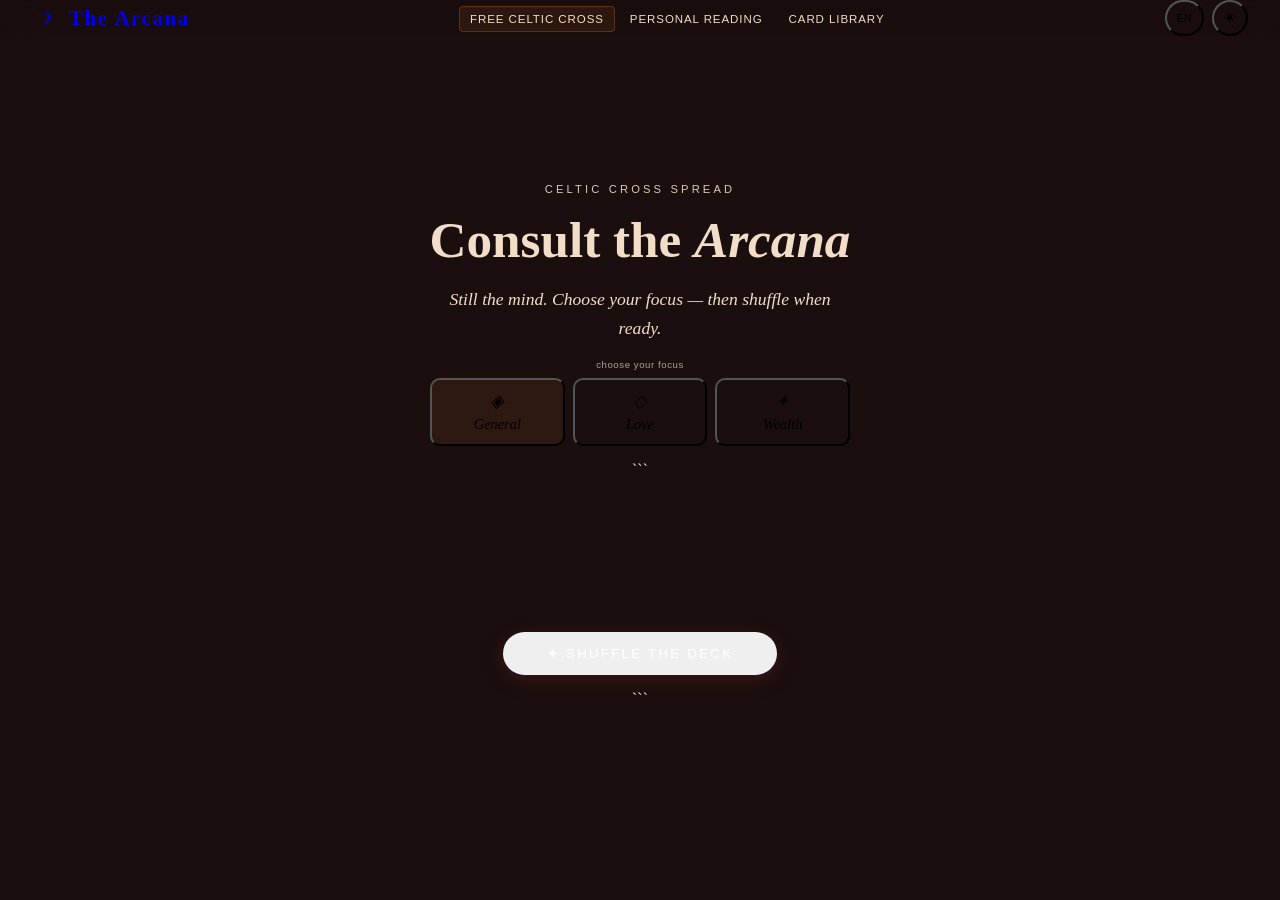
==== commit f139c154: "Update index.html" ====
--- a/index.html
+++ b/index.html
@@ -31,7 +31,640 @@
 <link rel="preconnect" href="https://fonts.googleapis.com" />
 <link rel="preconnect" href="https://fonts.gstatic.com" crossorigin />
 <link href="https://fonts.googleapis.com/css2?family=Playfair+Display:ital,wght@0,400;0,600;0,700;1,400;1,600&family=Cormorant+Garamond:ital,wght@0,300;0,400;1,300;1,400&family=DM+Sans:wght@300;400;500&display=swap" rel="stylesheet" />
-<link rel="stylesheet" href="styles.css" />
+<style>
+/* =============================================
+   VARIABLES & THEMES
+============================================= */
+:root {
+  color-scheme: dark light;
+  --bg-primary:    #1a0e0e;
+  --bg-secondary:  #231210;
+  --bg-tertiary:   #2d1a17;
+  --bg-card:       #1f1210;
+  --bg-card-hover: #2a1915;
+  --text-primary:  #f2ddc8;
+  --text-secondary:#c9a882;
+  --text-muted:    #8a6a52;
+  --accent-peach:  #e8b48a;
+  --accent-orange: #d4722a;
+  --accent-wine:   #8b2c2c;
+  --border-subtle: rgba(232,180,138,.12);
+  --border-accent: rgba(232,180,138,.35);
+  --card-back:     linear-gradient(145deg,#3d1c18 0%,#1a0e0e 50%,#3d1c18 100%);
+  --nav-height:    64px;
+  --t:             .3s cubic-bezier(.4,0,.2,1);
+  --t-slow:        .6s cubic-bezier(.4,0,.2,1);
+  --safe-b:        env(safe-area-inset-bottom,0px);
+}
+[data-theme="light"] {
+  --bg-primary:    #f5ede3;
+  --bg-secondary:  #ede0d0;
+  --bg-tertiary:   #e5d0ba;
+  --bg-card:       #f0e6d8;
+  --bg-card-hover: #e8d5c0;
+  --text-primary:  #2a1410;
+  --text-secondary:#6b3a22;
+  --text-muted:    #9a6a48;
+  --accent-peach:  #c96030;
+  --accent-orange: #b84a12;
+  --accent-wine:   #8b2c2c;
+  --border-subtle: rgba(107,58,34,.15);
+  --border-accent: rgba(107,58,34,.4);
+  --card-back:     linear-gradient(145deg,#c9a882 0%,#e5d0ba 50%,#c9a882 100%);
+}
+
+/* =============================================
+RESET & BASE
+============================================= */
+*,*::before,*::after{box-sizing:border-box;margin:0;padding:0}
+html{scroll-behavior:smooth;background-color:#1a0e0e !important;color:#f2ddc8}
+[data-theme=“light”] html{background-color:#f5ede3 !important;color:#2a1410}
+body{
+font-family:‘DM Sans’,sans-serif;
+background-color:var(–bg-primary) !important;color:var(–text-primary);
+height:100vh;overflow:hidden;
+transition:background-color var(–t-slow),color var(–t-slow);
+-webkit-tap-highlight-color:transparent;
+}
+body.scrollable{height:auto;overflow-y:auto !important;overflow-x:hidden}
+
+body::before{
+content:’’;position:fixed;inset:0;pointer-events:none;z-index:0;
+background:
+radial-gradient(ellipse 80% 60% at 20% 10%,rgba(139,44,44,.18) 0%,transparent 60%),
+radial-gradient(ellipse 60% 50% at 80% 90%,rgba(212,114,42,.12) 0%,transparent 60%),
+radial-gradient(ellipse 40% 40% at 50% 50%,rgba(45,26,23,.3)   0%,transparent 80%);
+}
+[data-theme=“light”] body::before{
+background:
+radial-gradient(ellipse 80% 60% at 20% 10%,rgba(232,180,138,.35) 0%,transparent 60%),
+radial-gradient(ellipse 60% 50% at 80% 90%,rgba(212,114,42,.2)   0%,transparent 60%),
+radial-gradient(ellipse 40% 40% at 50% 50%,rgba(200,150,100,.15) 0%,transparent 80%);
+}
+body::after{
+content:’’;position:fixed;inset:0;opacity:.03;pointer-events:none;z-index:0;
+background-image:url(“data:image/svg+xml,%3Csvg viewBox=‘0 0 256 256’ xmlns=‘http://www.w3.org/2000/svg’%3E%3Cfilter id=‘n’%3E%3CfeTurbulence type=‘fractalNoise’ baseFrequency=‘0.9’ numOctaves=‘4’ stitchTiles=‘stitch’/%3E%3C/filter%3E%3Crect width=‘100%25’ height=‘100%25’ filter=‘url(%23n)’/%3E%3C/svg%3E”);
+}
+
+/* =============================================
+NAV
+============================================= */
+nav{
+position:fixed;top:0;left:0;right:0;height:var(–nav-height);
+display:flex;align-items:center;justify-content:space-between;
+padding:0 32px;
+background:rgba(26,14,14,.7);backdrop-filter:blur(20px);-webkit-backdrop-filter:blur(20px);
+border-bottom:1px solid var(–border-subtle);z-index:200;
+transition:background var(–t-slow);
+}
+[data-theme=“light”] nav{background:rgba(240,230,216,.75)}
+.nav-brand{
+font-family:‘Playfair Display’,serif;font-size:1.3rem;font-weight:700;
+letter-spacing:.08em;color:var(–accent-peach);text-decoration:none;
+display:flex;align-items:center;gap:9px;
+}
+.nav-brand-sym{
+width:28px;height:28px;display:inline-flex;align-items:center;justify-content:center;
+border:1.5px solid var(–accent-orange);border-radius:50%;font-size:.9rem;opacity:.9;
+}
+.nav-links{display:flex;align-items:center;gap:4px;list-style:none;flex-shrink:0}
+.nav-links a{
+font-size:.72rem;letter-spacing:.08em;text-transform:uppercase;text-decoration:none;
+color:var(–text-secondary);padding:6px 10px;border-radius:4px;
+border:1px solid transparent;transition:all var(–t);cursor:pointer;
+white-space:nowrap;   /* KEY: never break a link onto two lines */
+}
+.nav-links a:hover,.nav-links a.active{color:var(–accent-peach);border-color:var(–border-accent);background:rgba(232,180,138,.06)}
+.nav-links a.active{background:rgba(212,114,42,.1);border-color:rgba(212,114,42,.3);color:var(–accent-orange)}
+.nav-right{display:flex;align-items:center;gap:8px;flex-shrink:0}
+/* On small phones shorten the nav labels via data attributes */
+@media(max-width:520px){
+.nav-links a[data-short]::before{content:attr(data-short)}
+.nav-links a[data-short] .nav-label{display:none}
+}
+.nav-btn{
+width:36px;height:36px;display:flex;align-items:center;justify-content:center;
+background:none;border:1px solid var(–border-accent);border-radius:50%;
+cursor:pointer;color:var(–accent-peach);font-size:.95rem;transition:all var(–t);
+}
+.nav-btn:hover{background:rgba(232,180,138,.1);border-color:var(–accent-peach)}
+#themeToggle:hover{transform:rotate(20deg)}
+/* Language toggle */
+#langToggle{
+font-family:‘DM Sans’,sans-serif;font-size:.65rem;font-weight:500;
+letter-spacing:.04em;padding:0 10px;width:auto;min-width:36px;
+border-radius:50px;
+}
+#langToggle.zh{
+background:rgba(212,114,42,.12);border-color:var(–accent-orange);
+color:var(–accent-orange);
+}
+
+/* =============================================
+PAGE SYSTEM
+============================================= */
+.page{display:none;min-height:100vh;padding-top:var(–nav-height);position:relative;z-index:1}
+.page.active{display:block}
+#page-reading{display:none;flex-direction:column;align-items:center;min-height:100vh;padding-top:var(–nav-height)}
+#page-reading.active{display:flex}
+
+.phase{display:none;width:100%;flex:1}
+.phase.active{display:flex;flex-direction:column;align-items:center}
+
+/* =============================================
+PHASE 1 — SHUFFLE SCREEN
+============================================= */
+#phase-shuffle{
+justify-content:center;text-align:center;
+padding:20px 24px 28px;gap:16px;
+/* Let content breathe — never clip buttons */
+min-height:0;
+overflow-y:auto;
+overflow-x:hidden;
+}
+.intro-eyebrow{font-size:.7rem;letter-spacing:.28em;text-transform:uppercase;color:var(–accent-orange);opacity:.9}
+.intro-title{font-family:‘Playfair Display’,serif;font-size:clamp(2rem,5vw,3.2rem);font-weight:700;color:var(–text-primary);line-height:1.15}
+.intro-title em{font-style:italic;color:var(–accent-peach)}
+.intro-sub{font-family:‘Cormorant Garamond’,serif;font-size:1.1rem;font-style:italic;color:var(–text-muted);max-width:400px;line-height:1.65}
+
+/* Stacked deck illustration */
+.deck-pile{position:relative;width:80px;height:120px;margin:0 auto;cursor:pointer}
+.deck-pile-card{
+position:absolute;width:72px;height:110px;border-radius:7px;
+background:var(–card-back);border:1px solid var(–border-accent);
+}
+.deck-pile-card:nth-child(1){transform:rotate(-4deg) translate(-6px,4px)}
+.deck-pile-card:nth-child(2){transform:rotate(-2deg) translate(-3px,2px)}
+.deck-pile-card:nth-child(3){transform:rotate(0deg);display:flex;align-items:center;justify-content:center;font-size:1.4rem;color:rgba(232,180,138,.2)}
+.deck-pile-card:nth-child(3)::after{content:‘✦’}
+
+@keyframes shiver{
+0%,100%{transform:rotate(0) translateX(0)}
+15%{transform:rotate(-3deg) translateX(-5px)}
+30%{transform:rotate(3deg) translateX(5px)}
+45%{transform:rotate(-2deg) translateX(-3px)}
+60%{transform:rotate(2deg) translateX(3px)}
+75%{transform:rotate(-2deg) translateX(-4px)}
+90%{transform:rotate(1deg) translateX(2px)}
+}
+.deck-pile.shuffling .deck-pile-card{animation:shiver .65s ease}
+.deck-pile.shuffling .deck-pile-card:nth-child(1){animation-delay:.06s}
+.deck-pile.shuffling .deck-pile-card:nth-child(2){animation-delay:.12s}
+
+.shuffle-btn{
+padding:14px 44px;
+background:linear-gradient(135deg,var(–accent-orange),var(–accent-wine));
+border:none;border-radius:50px;font-family:‘DM Sans’,sans-serif;font-size:.82rem;
+font-weight:500;letter-spacing:.18em;text-transform:uppercase;color:#fff;
+cursor:pointer;transition:all var(–t);box-shadow:0 4px 20px rgba(139,44,44,.3);
+}
+.shuffle-btn:hover{transform:translateY(-2px);box-shadow:0 8px 28px rgba(139,44,44,.45)}
+.shuffle-btn:active{transform:translateY(0)}
+.shuffle-btn:disabled{opacity:.45;cursor:not-allowed;transform:none}
+
+/* =============================================
+PHASE 2 — FAN DECK
+============================================= */
+#phase-fan{
+justify-content:flex-start;padding:24px 0 0;
+position:relative;overflow:hidden;
+/* fills remaining height after nav */
+height:calc(100vh - var(–nav-height));
+max-height:calc(100vh - var(–nav-height));
+}
+.fan-header{text-align:center;padding:0 24px 14px;width:100%}
+.fan-header .eyebrow{font-size:.68rem;letter-spacing:.24em;text-transform:uppercase;color:var(–accent-orange);margin-bottom:6px}
+.fan-header h2{font-family:‘Playfair Display’,serif;font-size:clamp(1.3rem,3vw,1.9rem);font-weight:700;color:var(–text-primary);margin-bottom:4px}
+.fan-header p{font-family:‘Cormorant Garamond’,serif;font-size:.95rem;font-style:italic;color:var(–text-muted)}
+
+.draw-pill{
+display:flex;align-items:center;gap:14px;padding:9px 20px;margin-bottom:12px;
+background:rgba(232,180,138,.06);border:1px solid var(–border-subtle);
+border-radius:50px;transition:all var(–t);flex-shrink:0;
+}
+.draw-pill.complete{background:rgba(212,114,42,.15);border-color:rgba(212,114,42,.4)}
+.draw-pill-label{font-size:.7rem;letter-spacing:.15em;text-transform:uppercase;color:var(–text-secondary)}
+.draw-pill-count{font-family:‘Playfair Display’,serif;font-size:1.25rem;font-weight:600;color:var(–accent-peach);min-width:50px;text-align:center}
+.draw-pips{display:flex;gap:4px}
+.draw-pip{width:7px;height:7px;border-radius:50%;background:var(–border-accent);transition:all var(–t)}
+.draw-pip.filled{background:var(–accent-orange);box-shadow:0 0 5px rgba(212,114,42,.6)}
+
+/* Fan stage — fills remaining space, no overflow */
+.fan-stage{
+position:relative;
+width:100%;
+flex:1;
+overflow:hidden;
+min-height:0;
+}
+
+/* Each fan card: absolutely positioned by JS */
+.fan-card{
+position:absolute;border-radius:7px;cursor:pointer;
+transform-origin:bottom center;
+transition:transform .22s cubic-bezier(.34,1.4,.64,1),box-shadow .22s ease,opacity .25s ease;
+user-select:none;-webkit-user-select:none;
+}
+.fan-card.drawn{opacity:.25;cursor:not-allowed;pointer-events:none}
+.fan-card.tapped{opacity:.55;pointer-events:none}
+.fan-card-face{
+width:100%;height:100%;border-radius:7px;
+background:var(–card-back);border:1px solid var(–border-accent);
+display:flex;flex-direction:column;align-items:center;justify-content:center;
+overflow:hidden;position:relative;transition:border-color var(–t);
+}
+.fan-card:hover:not(.drawn) .fan-card-face{border-color:var(–accent-orange)}
+.fan-card-face::before{
+content:’’;position:absolute;inset:5px;
+border:1px solid rgba(232,180,138,.18);border-radius:4px;pointer-events:none;
+}
+.fan-card-num{font-family:‘Playfair Display’,serif;font-size:.6rem;font-weight:600;color:rgba(232,180,138,.35);letter-spacing:.05em;position:relative;z-index:1}
+.fan-card-glyph{font-size:.8rem;color:rgba(232,180,138,.13);position:relative;z-index:1;margin-top:2px}
+
+/* =============================================
+PHASE 3 — SPREAD + READING
+============================================= */
+#phase-spread{
+padding:28px 16px 80px;align-items:center;gap:0;
+width:100%;
+overflow-x:hidden;
+}
+.spread-header{text-align:center;margin-bottom:28px}
+.spread-header .eyebrow{font-size:.68rem;letter-spacing:.26em;text-transform:uppercase;color:var(–accent-orange);margin-bottom:8px}
+.spread-header h2{font-family:‘Playfair Display’,serif;font-size:clamp(1.5rem,3.5vw,2.2rem);font-weight:700;color:var(–text-primary)}
+.spread-header p{font-family:‘Cormorant Garamond’,serif;font-size:.95rem;font-style:italic;color:var(–text-muted);margin-top:5px}
+
+/* Celtic Cross Grid — CSS custom props set by JS for responsive sizing */
+.celtic-cross{
+display:grid;
+grid-template-columns:repeat(6,var(–ccw,88px));
+grid-template-rows:repeat(5,var(–cch,123px));
+gap:9px;
+margin-bottom:44px;
+}
+.cc-pos-3{grid-column:3;grid-row:2}
+.cc-pos-4{grid-column:3;grid-row:4}
+.cc-pos-5{grid-column:2;grid-row:3}
+.cc-pos-6{grid-column:4;grid-row:3}
+.cc-pos-7{grid-column:6;grid-row:5}
+.cc-pos-8{grid-column:6;grid-row:4}
+.cc-pos-9{grid-column:6;grid-row:3}
+.cc-pos-10{grid-column:6;grid-row:2}
+.cc-center{grid-column:3;grid-row:3;position:relative;width:var(–ccw,88px);height:var(–cch,123px)}
+.cc-center .cc-card{position:absolute;top:0;left:0}
+.cc-center .cc-card:first-child{z-index:2}
+.cc-center .cc-card:last-child{z-index:3}
+
+/* Spread card */
+.cc-card{
+width:var(–ccw,88px);height:var(–cch,123px);
+border-radius:8px;cursor:pointer;perspective:800px;
+transition:filter .2s ease;
+}
+.cc-card:hover{filter:brightness(1.12)}
+.cc-card.rotated{transform:rotate(90deg)}
+.cc-card.rotated:hover{filter:brightness(1.12)}
+
+/* 3D flip */
+.cc-inner{
+width:100%;height:100%;position:relative;
+transform-style:preserve-3d;
+transition:transform .7s cubic-bezier(.4,.2,.2,1);
+border-radius:8px;
+/* Force GPU layer — prevents ghost bleed-through on mobile */
+will-change:transform;
+-webkit-transform:translateZ(0);
+transform:translateZ(0);
+}
+.cc-card.face-up .cc-inner{
+-webkit-transform:rotateY(180deg);
+transform:rotateY(180deg);
+}
+
+/* Declare backface separately per element — combined rules fail on Android WebView */
+.cc-back{
+position:absolute;inset:0;border-radius:8px;
+-webkit-backface-visibility:hidden;
+backface-visibility:hidden;
+background:var(–card-back);border:1px solid var(–border-accent);
+display:flex;align-items:center;justify-content:center;overflow:hidden;
+/* Extra insurance: hide when facing away */
+-webkit-transform:rotateY(0deg);
+transform:rotateY(0deg);
+}
+.cc-back::before{content:’’;position:absolute;inset:5px;border:1px solid rgba(232,180,138,.18);border-radius:4px}
+.cc-back::after{content:‘✦’;font-size:1.2rem;color:rgba(232,180,138,.18)}
+.cc-pos-label{
+position:absolute;bottom:6px;left:50%;transform:translateX(-50%);
+font-size:.52rem;letter-spacing:.13em;text-transform:uppercase;
+color:rgba(232,180,138,.35);white-space:nowrap;z-index:2;
+}
+.cc-front{
+position:absolute;inset:0;border-radius:8px;
+-webkit-backface-visibility:hidden;
+backface-visibility:hidden;
+/* Starts face-down; rotateY(180deg) flips it into view */
+-webkit-transform:rotateY(180deg);
+transform:rotateY(180deg);
+background:var(–bg-card);
+border:1px solid var(–border-accent);display:flex;flex-direction:column;overflow:hidden;
+}
+.cc-art{
+flex:1;display:flex;align-items:center;justify-content:center;
+background:linear-gradient(145deg,rgba(139,44,44,.2),rgba(45,26,23,.4));
+position:relative;overflow:hidden;
+}
+[data-theme=“light”] .cc-art{background:linear-gradient(145deg,rgba(200,150,100,.3),rgba(180,120,80,.2))}
+.cc-art::before{display:none}
+.cc-art img{width:100%;height:100%;object-fit:cover;position:absolute;inset:0}
+.cc-art-sym{font-size:1.5rem;opacity:.55;position:relative;z-index:1}
+.cc-name{
+padding:5px 5px 5px;text-align:center;border-top:1px solid var(–border-subtle);
+font-family:‘Playfair Display’,serif;font-size:.55rem;font-weight:600;
+color:var(–accent-peach);white-space:nowrap;overflow:hidden;text-overflow:ellipsis;
+}
+
+/* =============================================
+READING PARAGRAPH BOX
+============================================= */
+.reading-box{
+width:100%;max-width:700px;
+background:var(–bg-secondary);border:1px solid var(–border-accent);
+border-radius:16px;overflow:hidden;margin-bottom:36px;
+}
+.reading-box-hd{
+padding:18px 26px 14px;border-bottom:1px solid var(–border-subtle);
+display:flex;align-items:center;gap:10px;
+}
+.reading-box-icon{font-size:1rem;opacity:.7}
+.reading-box-title{font-family:‘Playfair Display’,serif;font-size:.95rem;font-weight:600;color:var(–accent-peach);letter-spacing:.04em}
+.reading-box-body{padding:22px 26px 26px}
+.reading-para{
+font-family:‘Cormorant Garamond’,serif;font-size:1.15rem;line-height:1.85;
+color:var(–text-secondary);
+}
+.reading-para strong{color:var(–accent-peach)}
+.reading-para em{font-style:italic;color:var(–text-primary)}
+
+@keyframes blink{0%,100%{opacity:1}50%{opacity:0}}
+.cursor{
+display:inline-block;width:2px;height:1.05em;
+background:var(–accent-orange);vertical-align:text-bottom;
+animation:blink 1s step-start infinite;margin-left:2px;
+}
+/* Reading AI output sections */
+.reading-loading{
+display:flex;flex-direction:column;align-items:center;gap:14px;
+padding:32px 20px;text-align:center;
+}
+.reading-spinner{
+width:32px;height:32px;border-radius:50%;
+border:2px solid var(–border-subtle);
+border-top-color:var(–accent-orange);
+animation:spin .9s linear infinite;
+}
+@keyframes spin{to{transform:rotate(360deg)}}
+.reading-loading-text{
+font-family:‘Cormorant Garamond’,serif;font-size:.95rem;font-style:italic;
+color:var(–text-muted);letter-spacing:.04em;
+}
+
+.reading-section-divider{
+height:1px;background:var(–border-subtle);margin:22px 0;
+}
+.reading-section-label{
+font-size:.62rem;letter-spacing:.22em;text-transform:uppercase;
+color:var(–text-muted);margin-bottom:14px;display:block;
+}
+
+/* Four domain bullet sections */
+.reading-bullets{
+display:flex;flex-direction:column;gap:16px;
+}
+.reading-bullet-row{
+display:grid;grid-template-columns:auto 1fr;gap:10px 14px;align-items:start;
+}
+.reading-bullet-icon{
+width:28px;height:28px;border-radius:50%;
+border:1px solid var(–border-accent);
+display:flex;align-items:center;justify-content:center;
+font-size:.8rem;flex-shrink:0;margin-top:1px;
+background:rgba(232,180,138,.05);
+}
+.reading-bullet-content{}
+.reading-bullet-label{
+font-family:‘Playfair Display’,serif;font-size:1.05rem;font-weight:700;
+color:var(–accent-peach);letter-spacing:.02em;margin-bottom:6px;
+line-height:1.2;
+}
+.reading-bullet-text{
+font-family:‘Cormorant Garamond’,serif;font-size:1.08rem;line-height:1.75;
+color:var(–text-secondary);
+}
+.reading-bullet-text strong{color:var(–accent-peach)}
+
+.reading-box-actions{
+display:flex;gap:10px;flex-wrap:wrap;justify-content:center;
+padding:0 26px 26px;
+}
+.btn-out{
+padding:10px 22px;background:none;border:1px solid var(–border-accent);border-radius:50px;
+font-family:‘DM Sans’,sans-serif;font-size:.74rem;letter-spacing:.13em;text-transform:uppercase;
+color:var(–text-secondary);cursor:pointer;transition:all var(–t);
+}
+.btn-out:hover{border-color:var(–accent-orange);color:var(–accent-orange);background:rgba(212,114,42,.08)}
+.btn-pri{
+padding:10px 22px;background:linear-gradient(135deg,var(–accent-orange),var(–accent-wine));
+border:none;border-radius:50px;font-family:‘DM Sans’,sans-serif;font-size:.74rem;
+font-weight:500;letter-spacing:.13em;text-transform:uppercase;color:#fff;
+cursor:pointer;transition:all var(–t);
+}
+.btn-pri:hover{transform:translateY(-1px);box-shadow:0 6px 18px rgba(139,44,44,.35)}
+
+/* =============================================
+MODAL
+============================================= */
+.modal-ov{
+position:fixed;inset:0;background:rgba(15,8,8,.88);
+backdrop-filter:blur(8px);-webkit-backdrop-filter:blur(8px);
+z-index:300;display:none;align-items:center;justify-content:center;padding:18px;
+}
+.modal-ov.open{display:flex;animation:fadeIn .28s ease}
+@keyframes fadeIn{from{opacity:0}to{opacity:1}}
+.modal-box{
+background:var(–bg-secondary);border:1px solid var(–border-accent);border-radius:16px;
+max-width:490px;width:100%;max-height:88vh;overflow-y:auto;
+animation:scaleIn .32s cubic-bezier(.34,1.4,.64,1);
+}
+@keyframes scaleIn{from{opacity:0;transform:scale(.88)}to{opacity:1;transform:scale(1)}}
+.modal-hd{padding:22px 22px 0;display:flex;align-items:flex-start;justify-content:space-between;gap:12px}
+.modal-badge{
+font-size:.6rem;letter-spacing:.2em;text-transform:uppercase;color:var(–accent-orange);
+background:rgba(212,114,42,.12);border:1px solid rgba(212,114,42,.25);
+padding:5px 11px;border-radius:50px;white-space:nowrap;
+}
+.modal-close{
+width:30px;height:30px;background:none;border:1px solid var(–border-subtle);
+color:var(–text-muted);border-radius:50%;cursor:pointer;font-size:.85rem;
+display:flex;align-items:center;justify-content:center;transition:all var(–t);flex-shrink:0;
+}
+.modal-close:hover{border-color:var(–accent-peach);color:var(–accent-peach)}
+.modal-art{
+margin:18px 22px 0;height:170px;border-radius:10px;border:1px solid var(–border-subtle);
+overflow:hidden;background:linear-gradient(145deg,rgba(139,44,44,.25),rgba(45,26,23,.5));
+display:flex;align-items:center;justify-content:center;position:relative;
+}
+[data-theme=“light”] .modal-art{background:linear-gradient(145deg,rgba(200,150,100,.25),rgba(180,120,80,.15))}
+.modal-art::before{display:none}
+.modal-art img{width:100%;height:100%;object-fit:cover;position:absolute;inset:0;border-radius:10px}
+.modal-art-sym{font-size:2.8rem;position:relative;z-index:1;filter:drop-shadow(0 0 14px rgba(212,114,42,.4))}
+.modal-body{padding:16px 22px 22px}
+.modal-name{font-family:‘Playfair Display’,serif;font-size:1.45rem;font-weight:700;color:var(–text-primary);margin-bottom:4px;line-height:1.2}
+.modal-pos{font-family:‘Cormorant Garamond’,serif;font-size:.98rem;font-style:italic;color:var(–accent-peach);margin-bottom:12px;opacity:.85}
+.modal-div{height:1px;background:var(–border-subtle);margin-bottom:12px}
+.modal-mlabel{font-size:.6rem;letter-spacing:.2em;text-transform:uppercase;color:var(–text-muted);margin-bottom:7px}
+.modal-meaning{font-family:‘Cormorant Garamond’,serif;font-size:1.08rem;line-height:1.7;color:var(–text-secondary);margin-bottom:18px}
+.modal-meaning strong{color:var(–accent-peach)}
+.modal-share{
+width:100%;padding:10px 16px;background:rgba(232,180,138,.08);border:1px solid var(–border-accent);
+border-radius:8px;font-family:‘DM Sans’,sans-serif;font-size:.72rem;font-weight:500;
+letter-spacing:.12em;text-transform:uppercase;color:var(–accent-peach);
+cursor:pointer;transition:all var(–t);display:flex;align-items:center;justify-content:center;gap:6px;
+}
+.modal-share:hover{background:rgba(232,180,138,.14);border-color:var(–accent-peach)}
+
+/* =============================================
+PERSONAL PAGE
+============================================= */
+#page-personal{display:none;flex-direction:column;align-items:center;padding-top:calc(var(–nav-height) + 52px);padding-bottom:80px}
+#page-personal.active{display:flex}
+.pers-wrap{width:100%;max-width:600px;padding:0 22px}
+.pers-eyebrow{font-size:.68rem;letter-spacing:.26em;text-transform:uppercase;color:var(–accent-orange);margin-bottom:10px;display:flex;align-items:center;gap:10px}
+.pers-eyebrow::after{content:’’;flex:1;height:1px;background:var(–border-subtle)}
+.pers-title{font-family:‘Playfair Display’,serif;font-size:clamp(1.6rem,5vw,2.5rem);font-weight:700;line-height:1.15;color:var(–text-primary);margin-bottom:8px}
+.pers-title em{font-style:italic;color:var(–accent-peach)}
+.pers-lead{font-family:‘Cormorant Garamond’,serif;font-size:1.08rem;font-style:italic;color:var(–text-muted);line-height:1.65;margin-bottom:26px}
+.avail{background:rgba(139,44,44,.15);border:1px solid rgba(139,44,44,.35);border-left:3px solid var(–accent-wine);border-radius:6px;padding:14px 18px;margin-bottom:30px;display:flex;align-items:flex-start;gap:12px}
+[data-theme=“light”] .avail{background:rgba(139,44,44,.08)}
+.avail-ico{font-size:1.1rem;flex-shrink:0;margin-top:1px}
+.avail-text strong{display:block;font-size:.74rem;letter-spacing:.1em;text-transform:uppercase;color:var(–accent-peach);margin-bottom:3px}
+.avail-text span{font-family:‘Cormorant Garamond’,serif;font-size:.96rem;font-style:italic;color:var(–text-secondary)}
+.p-form{background:var(–bg-card);border:1px solid var(–border-subtle);border-radius:14px;padding:30px}
+.p-grp{margin-bottom:18px}
+.p-lbl{display:block;font-size:.67rem;letter-spacing:.16em;text-transform:uppercase;color:var(–text-muted);margin-bottom:7px}
+.p-inp,.p-ta{width:100%;background:var(–bg-tertiary);border:1px solid var(–border-subtle);border-radius:8px;padding:11px 14px;font-family:‘DM Sans’,sans-serif;font-size:.9rem;color:var(–text-primary);outline:none;transition:all var(–t)}
+.p-inp::placeholder,.p-ta::placeholder{color:var(–text-muted);opacity:.6}
+.p-inp:focus,.p-ta:focus{border-color:var(–accent-orange);background:var(–bg-card-hover);box-shadow:0 0 0 3px rgba(212,114,42,.12)}
+.p-ta{resize:vertical;min-height:105px;line-height:1.6}
+.p-hint{margin-top:5px;font-size:.72rem;color:var(–text-muted);font-style:italic}
+.p-sub{width:100%;padding:13px 20px;background:linear-gradient(135deg,var(–accent-orange),var(–accent-wine));border:none;border-radius:8px;font-family:‘DM Sans’,sans-serif;font-size:.78rem;font-weight:500;letter-spacing:.14em;text-transform:uppercase;color:#fff;cursor:pointer;transition:all var(–t)}
+.p-sub:hover{transform:translateY(-1px);box-shadow:0 8px 20px rgba(139,44,44,.35)}
+.p-note{margin-top:14px;text-align:center;font-size:.73rem;color:var(–text-muted);font-style:italic}
+.p-ok{text-align:center;padding:34px 16px;display:none}
+.p-ok.show{display:block}
+.p-ok-ico{font-size:2.2rem;margin-bottom:10px}
+.p-ok h3{font-family:‘Playfair Display’,serif;font-size:1.25rem;color:var(–text-primary);margin-bottom:6px}
+.p-ok p{font-family:‘Cormorant Garamond’,serif;font-size:.97rem;font-style:italic;color:var(–text-muted)}
+
+/* =============================================
+TOAST
+============================================= */
+.toast{
+position:fixed;bottom:calc(22px + var(–safe-b));left:50%;
+transform:translateX(-50%) translateY(14px);
+background:var(–bg-tertiary);border:1px solid var(–border-accent);border-radius:50px;
+padding:10px 20px;font-size:.78rem;letter-spacing:.06em;color:var(–accent-peach);
+opacity:0;pointer-events:none;z-index:400;
+transition:opacity .28s ease,transform .28s ease;white-space:nowrap;
+}
+.toast.show{opacity:1;transform:translateX(-50%) translateY(0)}
+
+/* =============================================
+SCROLLBAR
+============================================= */
+::-webkit-scrollbar{width:5px}
+::-webkit-scrollbar-track{background:var(–bg-primary)}
+::-webkit-scrollbar-thumb{background:var(–border-accent);border-radius:3px}
+
+/* =============================================
+RESPONSIVE
+============================================= */
+@media(max-width:680px){
+nav{padding:0 14px}
+.nav-links a{padding:6px 9px;font-size:.68rem}
+.celtic-cross{–ccw:62px;–cch:87px;gap:6px}
+.p-form{padding:20px 16px}
+}
+@media(max-width:400px){
+.nav-brand span:not(.nav-brand-sym){display:none}
+.celtic-cross{–ccw:48px;–cch:67px;gap:4px}
+.cc-art-sym{font-size:1rem}
+.cc-name{font-size:.46rem}
+}
+
+/* ── Category selector ── */
+.category-wrap{width:100%;max-width:420px;margin:0 auto}
+.category-label{
+display:block;font-size:.6rem;letter-spacing:.06em;
+color:var(–text-muted);margin-bottom:8px;opacity:.7;text-align:center;
+}
+.category-btns{display:flex;gap:8px;justify-content:center}
+.cat-btn{
+flex:1;padding:11px 8px;
+background:none;border:1px solid var(–border-subtle);border-radius:10px;
+font-family:‘Playfair Display’,serif;font-size:.9rem;font-style:italic;
+color:var(–text-muted);cursor:pointer;transition:all var(–t);
+display:flex;flex-direction:column;align-items:center;gap:4px;
+}
+.cat-btn-icon{font-size:1.1rem;opacity:.7}
+.cat-btn:hover{border-color:var(–border-accent);color:var(–text-secondary)}
+.cat-btn.selected{
+background:rgba(212,114,42,.1);border-color:var(–accent-orange);
+color:var(–accent-orange);
+}
+.cat-btn.selected .cat-btn-icon{opacity:1}
+
+.sym-gold{color:#c9920a !important;filter:drop-shadow(0 0 5px rgba(201,146,10,.6))}
+
+/* ── Card Library page ── */
+#page-library{display:none;flex-direction:column;align-items:center;padding-top:calc(var(–nav-height) + 44px);padding-bottom:80px}
+#page-library.active{display:flex}
+.lib-wrap{width:100%;max-width:1000px;padding:0 20px}
+.lib-header{text-align:center;margin-bottom:32px}
+.lib-header h2{font-family:‘Playfair Display’,serif;font-size:clamp(1.6rem,4vw,2.2rem);font-weight:700;color:var(–text-primary);margin-bottom:6px}
+.lib-header p{font-family:‘Cormorant Garamond’,serif;font-size:1rem;font-style:italic;color:var(–text-muted)}
+.lib-filter{display:flex;gap:8px;flex-wrap:wrap;justify-content:center;margin-bottom:28px}
+.lib-filter-btn{
+padding:7px 18px;background:none;border:1px solid var(–border-subtle);border-radius:50px;
+font-family:‘DM Sans’,sans-serif;font-size:.72rem;letter-spacing:.1em;text-transform:uppercase;
+color:var(–text-muted);cursor:pointer;transition:all var(–t);
+}
+.lib-filter-btn:hover,.lib-filter-btn.active{
+border-color:var(–accent-orange);color:var(–accent-orange);background:rgba(212,114,42,.08);
+}
+.lib-grid{
+display:grid;
+grid-template-columns:repeat(auto-fill,minmax(120px,1fr));
+gap:14px;
+}
+.lib-card{
+background:var(–bg-card);border:1px solid var(–border-subtle);border-radius:10px;
+overflow:hidden;cursor:pointer;transition:all var(–t);
+}
+.lib-card:hover{border-color:var(–accent-orange);transform:translateY(-3px);box-shadow:0 8px 24px rgba(0,0,0,.3)}
+.lib-card-art{
+aspect-ratio:2/3;display:flex;align-items:center;justify-content:center;
+background:linear-gradient(145deg,rgba(139,44,44,.2),rgba(45,26,23,.4));
+position:relative;overflow:hidden;font-size:2rem;
+}
+[data-theme=“light”] .lib-card-art{background:linear-gradient(145deg,rgba(200,150,100,.25),rgba(180,120,80,.15))}
+.lib-card-art img{width:100%;height:100%;object-fit:cover;position:absolute;inset:0}
+.lib-card-art-sym{position:relative;z-index:1;opacity:.6}
+.lib-card-info{padding:8px 10px}
+.lib-card-name{font-family:‘Playfair Display’,serif;font-size:.68rem;font-weight:600;color:var(–accent-peach);white-space:nowrap;overflow:hidden;text-overflow:ellipsis}
+.lib-card-suit{font-size:.58rem;letter-spacing:.1em;text-transform:uppercase;color:var(–text-muted);margin-top:2px}
+</style>
+
 </head>
 <body>
 
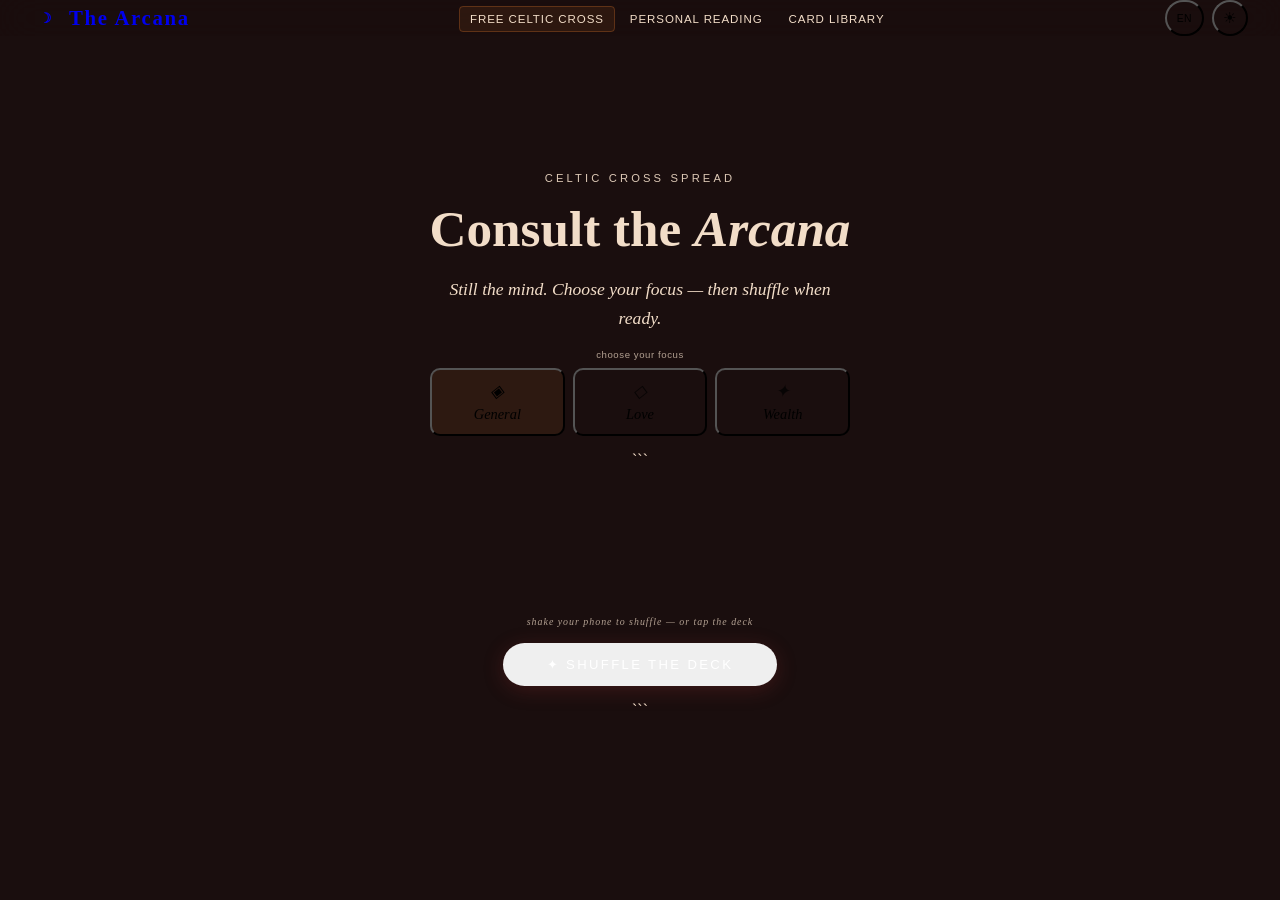
==== commit 2c279f28: "Update index.html" ====
--- a/index.html
+++ b/index.html
@@ -453,9 +453,15 @@
 }
 .reading-bullet-content{}
 .reading-bullet-label{
-font-family:‘Playfair Display’,serif;font-size:1.05rem;font-weight:700;
-color:var(–accent-peach);letter-spacing:.02em;margin-bottom:6px;
+font-family:‘Playfair Display’,serif;font-size:1.1rem;font-weight:700;
+color:var(–accent-peach);letter-spacing:.02em;margin-bottom:8px;
 line-height:1.2;
+}
+/* Section headers like 【当前状态】 */
+.reading-bullet-label:lang(zh),
+.reading-bullet-label[data-zh]{
+font-family:‘DM Sans’,sans-serif;font-size:1rem;font-weight:700;
+letter-spacing:.06em;
 }
 .reading-bullet-text{
 font-family:‘Cormorant Garamond’,serif;font-size:1.08rem;line-height:1.75;
@@ -663,6 +669,89 @@
 .lib-card-info{padding:8px 10px}
 .lib-card-name{font-family:‘Playfair Display’,serif;font-size:.68rem;font-weight:600;color:var(–accent-peach);white-space:nowrap;overflow:hidden;text-overflow:ellipsis}
 .lib-card-suit{font-size:.58rem;letter-spacing:.1em;text-transform:uppercase;color:var(–text-muted);margin-top:2px}
+
+/* ── Gesture interaction styles ── */
+
+/* Shake hint on deck pile */
+.deck-pile.shake-ready{cursor:pointer}
+.shake-hint{
+font-size:.62rem;letter-spacing:.1em;color:var(–text-muted);
+text-align:center;opacity:.7;margin-top:-6px;
+font-family:‘Cormorant Garamond’,serif;font-style:italic;
+}
+
+/* Shuffle button secondary appearance when shake available */
+.shuffle-btn.shake-mode{
+background:none;border:1px solid var(–border-accent);
+color:var(–text-secondary);box-shadow:none;font-size:.72rem;
+padding:10px 28px;
+}
+.shuffle-btn.shake-mode:hover{
+border-color:var(–accent-orange);color:var(–accent-orange);
+background:rgba(212,114,42,.08);box-shadow:none;transform:none;
+}
+
+/* Big shake animation for the deck pile */
+@keyframes bigShake{
+0%  {transform:rotate(0) translateX(0) scale(1)}
+8%  {transform:rotate(-6deg) translateX(-8px) scale(1.05)}
+16% {transform:rotate(6deg) translateX(8px) scale(1.05)}
+24% {transform:rotate(-5deg) translateX(-6px) scale(1.08)}
+32% {transform:rotate(5deg) translateX(6px) scale(1.08)}
+40% {transform:rotate(-4deg) translateX(-5px) scale(1.06)}
+48% {transform:rotate(4deg) translateX(5px) scale(1.06)}
+56% {transform:rotate(-3deg) translateX(-4px) scale(1.04)}
+64% {transform:rotate(3deg) translateX(4px) scale(1.04)}
+72% {transform:rotate(-2deg) translateX(-3px) scale(1.02)}
+80% {transform:rotate(2deg) translateX(3px) scale(1.02)}
+88% {transform:rotate(-1deg) translateX(-1px) scale(1.01)}
+100%{transform:rotate(0) translateX(0) scale(1)}
+}
+.deck-pile.big-shaking{animation:bigShake .8s ease}
+
+/* Card lift when finger drags over it */
+.fan-card.finger-hover{
+filter:brightness(1.35);
+box-shadow:0 -14px 28px rgba(0,0,0,.45),0 0 12px rgba(212,114,42,.3);
+}
+
+/* Hold-progress ring on a card being held */
+.fan-card .hold-ring{
+position:absolute;
+top:50%;left:50%;
+transform:translate(-50%,-50%);
+width:36px;height:36px;
+z-index:10;pointer-events:none;
+opacity:0;transition:opacity .15s ease;
+}
+.fan-card.holding .hold-ring{opacity:1}
+
+/* Ripple burst when card is selected via hold */
+@keyframes selectBurst{
+0%  {transform:translate(-50%,-50%) scale(.4);opacity:.9}
+100%{transform:translate(-50%,-50%) scale(2.2);opacity:0}
+}
+.fan-card .select-burst{
+position:absolute;top:50%;left:50%;
+width:40px;height:40px;border-radius:50%;
+background:rgba(212,114,42,.45);
+pointer-events:none;display:none;
+}
+.fan-card.burst-play .select-burst{
+display:block;
+animation:selectBurst .38s ease forwards;
+}
+
+/* Drag trail instruction */
+.fan-drag-hint{
+position:absolute;bottom:10px;left:50%;
+transform:translateX(-50%);
+font-family:‘Cormorant Garamond’,serif;font-size:.78rem;
+font-style:italic;color:var(–text-muted);opacity:.6;
+pointer-events:none;white-space:nowrap;letter-spacing:.04em;
+transition:opacity .4s ease;
+}
+.fan-drag-hint.hide{opacity:0}
 </style>
 
 </head>
@@ -712,11 +801,12 @@
     </div>
 
 ```
-<div class="deck-pile" id="deckPile">
+<div class="deck-pile shake-ready" id="deckPile" onclick="doShuffle()">
   <div class="deck-pile-card"></div>
   <div class="deck-pile-card"></div>
   <div class="deck-pile-card"></div>
 </div>
+<p class="shake-hint" id="shakeHint">shake your phone — or tap the deck</p>
 <button class="shuffle-btn" id="shuffleBtn" onclick="doShuffle()">✦ Shuffle the Deck</button>
 ```
 
@@ -735,7 +825,9 @@
       <span class="draw-pill-count" id="drawCount">0 / 10</span>
       <div class="draw-pips" id="drawPips"></div>
     </div>
-    <div class="fan-stage" id="fanStage"></div>
+    <div class="fan-stage" id="fanStage">
+      <div class="fan-drag-hint" id="fanDragHint">drag your finger across the cards — hold to choose</div>
+    </div>
   </div>
 
   <!-- PHASE 3: SPREAD + READING -->
@@ -1115,6 +1207,60 @@
       el.addEventListener('click', () => onFanClick(i));
       stage.appendChild(el);
     }
+
+    // Attach gesture system to the stage with card position data
+    const cardData = Array.from(stage.querySelectorAll('.fan-card'))
+      .map(el => ({
+        slot:  parseInt(el.dataset.slot),
+        el:    el,
+      }));
+    attachFanGestures(stage, cardData);
+
+    // Add hold-ring SVG and burst div to each card
+    stage.querySelectorAll('.fan-card').forEach(el => {
+      // Hold progress ring (SVG circle stroke-dashoffset animation)
+      const ring = document.createElementNS('http://www.w3.org/2000/svg','svg');
+      ring.setAttribute('class','hold-ring');
+      ring.setAttribute('viewBox','0 0 36 36');
+      ring.innerHTML =
+        `<circle cx="18" cy="18" r="14" fill="none" stroke="rgba(212,114,42,.25)" stroke-width="2"/>` +
+        `<circle cx="18" cy="18" r="14" fill="none" stroke="var(--accent-orange)" stroke-width="2.5"` +
+        ` stroke-dasharray="88" stroke-dashoffset="88" stroke-linecap="round"` +
+        ` style="transform:rotate(-90deg);transform-origin:50% 50%;` +
+        `transition:stroke-dashoffset ${HOLD_MS}ms linear;"` +
+        ` class="hold-progress"/>`;
+      el.appendChild(ring);
+
+      // Burst div
+      const burst = document.createElement('div');
+      burst.className = 'select-burst';
+      el.appendChild(burst);
+    });
+
+    // Animate hold-ring on 'holding' class toggle
+    const holdObserver = new MutationObserver(mutations => {
+      mutations.forEach(m => {
+        if (m.attributeName !== 'class') return;
+        const el = m.target;
+        const prog = el.querySelector('.hold-progress');
+        if (!prog) return;
+        if (el.classList.contains('holding')) {
+          // Animate to full circle
+          requestAnimationFrame(() => prog.style.strokeDashoffset = '0');
+        } else {
+          // Reset instantly
+          prog.style.transition = 'none';
+          prog.style.strokeDashoffset = '88';
+          requestAnimationFrame(() => {
+            prog.style.transition = `stroke-dashoffset ${HOLD_MS}ms linear`;
+          });
+        }
+      });
+    });
+    stage.querySelectorAll('.fan-card').forEach(el =>
+      holdObserver.observe(el, {attributes: true})
+    );
+
   });
 }
 
@@ -1552,10 +1698,17 @@
   const card = assignedCards[pi];
   const pos  = POSITIONS[pi];
 
-  document.getElementById('mBadge').textContent   = `Position ${toRoman(pos.num)} — ${pos.label}`;
-  document.getElementById('mName').textContent    = card.name;
-  document.getElementById('mPos').textContent     = pos.context;
-  document.getElementById('mMeaning').innerHTML   = card.meaning;
+  const isZhModal = currentLang === 'zh';
+  const zhPos  = isZhModal ? ZH_POSITIONS[pi] : pos;
+  const cardIdx = DB.indexOf(card);
+  const displayNameModal = isZhModal ? (ZH_CARD_NAMES[cardIdx] || card.name) : card.name;
+  const displayMeaning   = isZhModal ? (ZH_MEANINGS[cardIdx]   || card.meaning) : card.meaning;
+  const posLabel = isZhModal ? `第${zhPos.num}位 — ${zhPos.label}` : `Position ${toRoman(pos.num)} — ${pos.label}`;
+
+  document.getElementById('mBadge').textContent   = posLabel;
+  document.getElementById('mName').textContent    = displayNameModal;
+  document.getElementById('mPos').textContent     = isZhModal ? zhPos.context : pos.context;
+  document.getElementById('mMeaning').innerHTML   = displayMeaning;
 
   const artEl = document.getElementById('mArt');
   const symEl = document.getElementById('mSym');
@@ -1609,6 +1762,9 @@
   document.getElementById('celticCross').innerHTML   = '';
   document.getElementById('readingPara').innerHTML   = '';
   document.getElementById('readingBullets').style.display  = 'none';
+  // Restore At a Glance label visibility for EN
+  const gl = document.querySelector('#readingBullets .reading-section-label');
+  if (gl) gl.style.display = '';
   document.getElementById('readingLoading').style.display  = 'none';
   document.getElementById('readingBoxTitle').textContent   = 'Your Reading';
   document.getElementById('drawCount').textContent   = '0 / 10';
@@ -1763,7 +1919,7 @@
   document.getElementById('mBadge').textContent   = suitLabelMap[suit] || suit;
   document.getElementById('mName').textContent    = displayName;
   document.getElementById('mPos').textContent     = L.card_meaning_lbl;
-  document.getElementById('mMeaning').innerHTML   = card.meaning;
+  document.getElementById('mMeaning').innerHTML   = isZh ? (ZH_MEANINGS[dbIdx] || card.meaning) : card.meaning;
   document.querySelector('.modal-mlabel').textContent = L.modal_interp;
 
   const artEl = document.getElementById('mArt');
@@ -2032,6 +2188,88 @@
   ['实际的温暖','滋养的丰盛','踏实而慷慨'],
   ['物质掌握','耐心的管理','体现的、从容的成功']
 ];
+/* ── Mandarin card meanings (upright + reversed) ── */
+const ZH_MEANINGS = [
+  `<strong>正位：</strong>新的开始、纯真、自发性、拥抱未知、信念的飞跃。<br><strong>逆位：</strong>鲁莽、害怕改变、犹豫不决、逃避现实、愚蠢的冒险。`,
+  `<strong>正位：</strong>显化、意志力、创造力、资源运用得当、行动力、沟通技巧。<br><strong>逆位：</strong>操纵、未开发的潜能、诡计、计划不周、才能被浪费。`,
+  `<strong>正位：</strong>直觉、神秘、潜意识、内在智慧、静止、等待。<br><strong>逆位：</strong>忽视直觉、隐藏的秘密、表面化的判断、焦虑、内在失衡。`,
+  `<strong>正位：</strong>丰收、生育、滋养、美丽、自然、感官享受。<br><strong>逆位：</strong>创意受阻、依赖他人、缺乏成长、懒惰、家庭纠纷。`,
+  `<strong>正位：</strong>权威、结构、稳定、领导力、父亲形象、理性。<br><strong>逆位：</strong>僵化、独裁、缺乏纪律、控制欲过强、不成熟。`,
+  `<strong>正位：</strong>传统、信仰、精神指引、遵从、教育、婚姻。<br><strong>逆位：</strong>挑战传统、非正统、叛逆、束缚、错误的建议。`,
+  `<strong>正位：</strong>爱、和谐、价值观的选择、关系、性结合、吸引力。<br><strong>逆位：</strong>不和谐、失衡、沟通不畅、承诺恐惧、三角关系。`,
+  `<strong>正位：</strong>决心、意志力、胜利、自我控制、旅行、克服困难。<br><strong>逆位：</strong>失控、侵略性、缺乏方向、失败、停滞不前。`,
+  `<strong>正位：</strong>勇气、耐心、同情心、内在力量、驯服野兽。<br><strong>逆位：</strong>自我怀疑、软弱、冲动、脆弱、被欲望控制。`,
+  `<strong>正位：</strong>内省、孤独、寻找指引、智慧、退隐、内在之光。<br><strong>逆位：</strong>孤立、寂寞、拒绝帮助、逃避现实、偏执。`,
+  `<strong>正位：</strong>命运、转折点、好运、因果、周期循环、机遇。<br><strong>逆位：</strong>坏运气、抗拒改变、打断、失控、厄运。`,
+  `<strong>正位：</strong>公平、真相、因果报应、法律、诚实、责任。<br><strong>逆位：</strong>不公、欺骗、逃避责任、偏袒、失衡。`,
+  `<strong>正位：</strong>牺牲、换个角度、等待、放手、顺从、暂停。<br><strong>逆位：</strong>停滞不前、犹豫、无谓的牺牲、固执、拖延。`,
+  `<strong>正位：</strong>结束、转变、新生、放手、蜕变、不可避免的改变。<br><strong>逆位：</strong>抗拒改变、停滞、恐惧新生、苟延残喘、无法放手。`,
+  `<strong>正位：</strong>平衡、适度、耐心、调和、和谐、管理。<br><strong>逆位：</strong>失衡、冲突、急躁、效率低、不融洽。`,
+  `<strong>正位：</strong>束缚、物质主义、阴影面、依赖、欲望、上瘾。<br><strong>逆位：</strong>挣脱束缚、重获主权、摆脱依赖、觉醒。`,
+  `<strong>正位：</strong>剧变、突然的改变、觉醒、混乱、破产、信念崩塌。<br><strong>逆位：</strong>避免灾难、恐惧改变、勉强维持、即将发生的危机。`,
+  `<strong>正位：</strong>希望、灵感、平静、疗愈、乐观、指引。<br><strong>逆位：</strong>绝望、失去信心、脱节、消极、悲观。`,
+  `<strong>正位：</strong>幻觉、恐惧、焦虑、潜意识、迷惑、谎言。<br><strong>逆位：</strong>真相揭露、释放恐惧、清晰、克服困境。`,
+  `<strong>正位：</strong>喜悦、成功、活力、乐观、正能量、结婚、诞生。<br><strong>逆位：</strong>短暂的悲伤、缺乏热情、挫折、悲观、孤独。`,
+  `<strong>正位：</strong>重生、觉醒、召唤、宽恕、决定性时刻、升华。<br><strong>逆位：</strong>自我怀疑、拒绝觉醒、后悔、停滞、软弱。`,
+  `<strong>正位：</strong>完成、成就、整合、旅行、圆满、归属感。<br><strong>逆位：</strong>未完成、缺乏结束感、失望、无法达到目标。`,
+  `<strong>正位：</strong>新行动、灵感、创造力的火花、机遇、开始。<br><strong>逆位：</strong>延迟、缺乏动力、受挫、虚假的开始。`,
+  `<strong>正位：</strong>未来规划、决定、胆识、个人领地。<br><strong>逆位：</strong>恐惧未知、坏计划、犹豫不决。`,
+  `<strong>正位：</strong>扩张、远见、海外机会、领导力。<br><strong>逆位：</strong>障碍、延误、目光短浅、合作不佳。`,
+  `<strong>正位：</strong>庆祝、和谐、家庭、稳定、完工。<br><strong>逆位：</strong>过渡期、不稳定、缺乏支持、不受欢迎。`,
+  `<strong>正位：</strong>冲突、竞争、分歧、挑战、争执。<br><strong>逆位：</strong>内部冲突、避免冲突、解决分歧。`,
+  `<strong>正位：</strong>胜利、好消息、进步、自信、认可。<br><strong>逆位：</strong>失败、骄傲自大、背叛、延迟的成功。`,
+  `<strong>正位：</strong>防御、勇气、面对逆境、优势。<br><strong>逆位：</strong>屈服、不堪重负、缺乏自信。`,
+  `<strong>正位：</strong>速度、行动、迅速、通讯、自由。<br><strong>逆位：</strong>慌乱、延误、计划外、焦虑。`,
+  `<strong>正位：</strong>韧性、最后防线、坚持、防备。<br><strong>逆位：</strong>脆弱、耗尽、偏执、放弃。`,
+  `<strong>正位：</strong>负担、压力、责任、成功但疲惫。<br><strong>逆位：</strong>崩溃、精疲力尽、卸下重担。`,
+  `<strong>正位：</strong>新消息、热情、精力、探索。<br><strong>逆位：</strong>坏消息、缺乏方向、不成熟。`,
+  `<strong>正位：</strong>能量、激情、冲动、冒险、旅程。<br><strong>逆位：</strong>嫉妒、竞争、鲁莽、毁灭。`,
+  `<strong>正位：</strong>自信、精力充沛、独立、温暖。<br><strong>逆位：</strong>苛求、嫉妒、情绪不稳定。`,
+  `<strong>正位：</strong>领导力、远见、成熟、创造性思维。<br><strong>逆位：</strong>霸道、冲动、完美主义。`,
+  `<strong>正位：</strong>新感情、同情、直觉、丰盛。<br><strong>逆位：</strong>情感空虚、心碎、压抑、失落。`,
+  `<strong>正位：</strong>结合、吸引、伙伴关系、平等。<br><strong>逆位：</strong>不平等、误解、分离、沟通不畅。`,
+  `<strong>正位：</strong>庆祝、友谊、团体、欢乐、重逢。<br><strong>逆位：</strong>过度放纵、八卦、孤立、单恋。`,
+  `<strong>正位：</strong>冷漠、沉思、厌倦、冷漠。<br><strong>逆位：</strong>重获动力、新机遇、清醒。`,
+  `<strong>正位：</strong>失落、悲伤、悔恨、沉湎过去。<br><strong>逆位：</strong>接受、向前看、疗愈、原谅。`,
+  `<strong>正位：</strong>怀旧、童年、回忆、礼物、单纯。<br><strong>逆位：</strong>沉溺过去、不切实际、困住。`,
+  `<strong>正位：</strong>幻想、选择、一厢情愿。<br><strong>逆位：</strong>清晰、抉择、脚踏实地、清醒。`,
+  `<strong>正位：</strong>离开、寻找更高目标、失望、勇气。<br><strong>逆位：</strong>恐惧改变、滞留、逃避问题。`,
+  `<strong>正位：</strong>愿望达成、满足、舒适、享受。<br><strong>逆位：</strong>不满、贪婪、表面快乐、空虚。`,
+  `<strong>正位：</strong>情感满足、和谐、家庭、幸福。<br><strong>逆位：</strong>家庭冲突、不和谐、价值观不合。`,
+  `<strong>正位：</strong>创意、直觉、新消息、温柔、孩子气。<br><strong>逆位：</strong>创意受阻、情绪不稳定、敏感、消息延误。`,
+  `<strong>正位：</strong>浪漫、魅力、邀请、理想主义。<br><strong>逆位：</strong>情绪波动、嫉妒、失望、花心。`,
+  `<strong>正位：</strong>同情、疗愈、直觉、情感安全。<br><strong>逆位：</strong>情感勒索、不安全感、依赖、自我牺牲。`,
+  `<strong>正位：</strong>情绪控制、外交、忠告、宽容。<br><strong>逆位：</strong>情绪操纵、压抑、冷漠、无情。`,
+  `<strong>正位：</strong>清晰、突破、新想法、正义、胜利。<br><strong>逆位：</strong>困惑、混乱、残酷、冲突。`,
+  `<strong>正位：</strong>僵局、逃避、和平、难以抉择。<br><strong>逆位：</strong>解除僵局、真相揭露、挣扎、混乱。`,
+  `<strong>正位：</strong>心碎、悲伤、失落、分离、眼泪。<br><strong>逆位：</strong>疗愈、宽恕、放下伤痛、压抑。`,
+  `<strong>正位：</strong>休息、恢复、沉思、退隐。<br><strong>逆位：</strong>精疲力尽、压力、过度劳累。`,
+  `<strong>正位：</strong>冲突、欺凌、紧张、不择手段。<br><strong>逆位：</strong>和解、放下自尊、过去的冲突。`,
+  `<strong>正位：</strong>过渡、放下、疗愈、顺其自然。<br><strong>逆位：</strong>停滞、抗拒改变、沉湎过去。`,
+  `<strong>正位：</strong>欺骗、诡计、策略、隐秘行动。<br><strong>逆位：</strong>清醒、直面后果、坦白。`,
+  `<strong>正位：</strong>束缚、孤立、无力感、自我设限。<br><strong>逆位：</strong>释放、重获自由、看到希望。`,
+  `<strong>正位：</strong>焦虑、噩梦、绝望、内耗。<br><strong>逆位：</strong>战胜恐惧、希望、平静、释放。`,
+  `<strong>正位：</strong>毁灭、失败、背叛、痛苦的结局。<br><strong>逆位：</strong>重生、学习教训、恢复、反弹。`,
+  `<strong>正位：</strong>警觉、好奇心、新消息、沟通。<br><strong>逆位：</strong>谣言、欺骗、窥视、不成熟。`,
+  `<strong>正位：</strong>直接、武断、快速行动、辩论。<br><strong>逆位：</strong>霸道、冲动、破坏性、争论。`,
+  `<strong>正位：</strong>诚实、敏锐、公正、独立。<br><strong>逆位：</strong>尖酸、残忍、偏见、孤独。`,
+  `<strong>正位：</strong>理智、权威、纪律、结构。<br><strong>逆位：</strong>暴政、操纵、严厉、无情。`,
+  `<strong>正位：</strong>新财务开始、富足、机会、繁荣。<br><strong>逆位：</strong>错失机会、贪婪、财务危机、不育。`,
+  `<strong>正位：</strong>平衡、灵活、娱乐、适应力。<br><strong>逆位：</strong>失去平衡、不堪重负、财务纠纷。`,
+  `<strong>正位：</strong>团队合作、技能、质量、计划。<br><strong>逆位：</strong>缺乏团队精神、未充分利用技能、平庸。`,
+  `<strong>正位：</strong>节俭、控制、保守、财产、安全感。<br><strong>逆位：</strong>贪婪、挥霍、僵化、财务障碍。`,
+  `<strong>正位：</strong>贫困、孤立、不安全感、失业、精神空虚。<br><strong>逆位：</strong>恢复、精神疗愈、积极改变。`,
+  `<strong>正位：</strong>给予、接受、慷慨、慈善、分享。<br><strong>逆位：</strong>不平等、债务、贿赂、自私。`,
+  `<strong>正位：</strong>评估、回报、暂停、耐心、反思。<br><strong>逆位：</strong>不耐烦、低回报、焦虑、投资损失。`,
+  `<strong>正位：</strong>学徒、专注、勤奋、技能提升。<br><strong>逆位：</strong>缺乏专注、单调、野心不足、马虎。`,
+  `<strong>正位：</strong>自律、自足、奢华、成就、独立。<br><strong>逆位：</strong>安全感幻灭、过度保护、杂乱、孤立。`,
+  `<strong>正位：</strong>财富、传承、家庭、稳定、长期成功。<br><strong>逆位：</strong>财务纠纷、家族争斗、失去遗产、动荡。`,
+  `<strong>正位：</strong>新技能、学习、专注、讯息、野心。<br><strong>逆位：</strong>缺乏进展、不切实际、浪费天赋。`,
+  `<strong>正位：</strong>效率、保守、勤奋、责任感。<br><strong>逆位：</strong>停滞、懒惰、缺乏方向、麻木。`,
+  `<strong>正位：</strong>养育、务实、丰盛、自然、舒适。<br><strong>逆位：</strong>财务不安全、忽视自我、依赖。`,
+  `<strong>正位：</strong>财富、商业头脑、安全、领导力、务实。<br><strong>逆位：</strong>物质主义、贪婪、挥霍、不稳定。`,
+];
+
 /* ── Mandarin position labels ── */
 const ZH_POSITIONS = [
   {num:1,  label:'当下',    context:'此牌反映你当前的处境'},
@@ -2048,117 +2286,185 @@
 
 /* ── Mandarin reading engine constants ── */
 const ZH_CAT_OPEN = {
-  general: '十张牌已落定——它们共同描绘出你所处位置与前行方向的轮廓。',
-  love:    '这副牌以心为镜——所显现的，正是塑造你情感连结、渴望与模式的深层力量。',
-  wealth:  '以物质生活为透镜，这副牌照见了围绕你的资源、努力与财运方向运作的力量。'
+  general: '十张牌已落定。',
+  love:    '十张牌已落定。',
+  wealth:  '十张牌已落定。'
 };
 const ZH_CAT_CLOSE = {
-  general: '解读不能改变现实，但能让你看清它——让你以更清醒的意图选择接下来的路。',
-  love:    '爱不是固定的终点。牌所揭示的，是道路当下的形状——由你自己选择如何走。',
-  wealth:  '丰盛源于清明。牌展示的是当下的条件——选择权始终完全属于你。'
+  general: '',
+  love:    '',
+  wealth:  ''
 };
 
-/* ── Mandarin reading overviews ── */
+/* ── Mandarin reading engine (new format) ──────────────────────
+   Output structure:
+   - zhBuildOverview: intro paragraph per format spec
+   - zhBuildBullets:  returns [{label, text}] with section headers
+     embedded as HTML, plus a 建议 bullet list
+   ─────────────────────────────────────────────────────────── */
+
 function zhBuildOverview(cards, category) {
-  const idx = (i) => DB.indexOf(cards[i]);
-  const c   = (i) => ZH_CARD_NAMES[idx(i)] || cards[i].name;
-  const k0  = (i) => (ZH_KEYWORDS[idx(i)] || cards[i].keywords)[0];
-  const k1  = (i) => (ZH_KEYWORDS[idx(i)] || cards[i].keywords)[1];
+  const ix  = (i) => DB.indexOf(cards[i]);
+  const c   = (i) => '<strong>' + (ZH_CARD_NAMES[ix(i)] || cards[i].name) + '</strong>';
+  const k   = (i) => '<em>' + (ZH_KEYWORDS[ix(i)] || cards[i].keywords)[0] + '</em>';
+
+  // Position labels
+  const POS = ['当下','阻碍','上方','根基','过去','未来','自我','环境','希望与恐惧','结果'];
+
+  // Build intro: state card + position + what it means directly
+  // Format: **CardName**在[position]位置，表示*keyword*。
+  let intro = '十张牌已落定。';
+  intro += c(0) + '在' + POS[0] + '位置，表示' + k(0) + '。';
+  intro += c(1) + '是主要阻碍，意味着' + k(1) + '。';
+  intro += c(5) + '在' + POS[5] + '，' + k(5) + '即将到来。';
+  intro += c(9) + '指向最终结果——' + k(9) + '。';
 
   if (category === 'love') {
-    return `${c(0)}位于牌阵的情感中心——<strong>${k0(0)}</strong>是此刻你情感连结中活跃的品质。` +
-      `${c(1)}与之交叉，带来<strong>${k0(1)}</strong>，这是定义内心正在经历的考验与摩擦的力量。` +
-      `向你走来的是${c(5)}，携带着<strong>${k0(5)}</strong>的能量。` +
-      `若以诚实与专注回应这些力量，${c(9)}预示着<strong>${k0(9)}</strong>——你的情感关系正悄然倾向的方向。`;
+    intro += c(6) + '在' + POS[6] + '，你目前是' + k(6) + '的状态。';
+    intro += c(7) + '在' + POS[7] + '，周围的人带来' + k(7) + '。';
   }
   if (category === 'wealth') {
-    return `在物质层面，此刻由<strong>${k0(0)}</strong>塑造——${c(0)}位于中心，命名了当前主导你资源与努力的能量。` +
-      `${c(1)}代表阻力：<strong>${k0(1)}</strong>是建设之路必须穿越的。` +
-      `${c(5)}将<strong>${k0(5)}</strong>带入视野，而${c(9)}指向<strong>${k0(9)}</strong>——若当前模式延续，这将是最可能的归宿。`;
+    intro += c(3) + '在' + POS[3] + '，你的财务基础是' + k(3) + '。';
+    intro += c(2) + '在' + POS[2] + '，你的目标是' + k(2) + '。';
   }
-  return `${c(0)}位于你当下所站之处的核心——<strong>${k0(0)}</strong>是此刻最具决定意义的品质。` +
-    `与之交叉的是${c(1)}，<strong>${k0(1)}</strong>的能量，那股既考验又塑造你道路的力量。` +
-    `身后，<strong>${k1(4)}</strong>正在松开它的握持；前方，${c(5)}将<strong>${k0(5)}</strong>带入你的近期地平线。` +
-    `${c(9)}作为结果，述说着<strong>${k0(9)}</strong>——这些力量已在悄然走向的方向。`;
-}
-
-/* ── Mandarin bullets ── */
+
+  return intro;
+}
+
 function zhBuildBullets(cards, category) {
-  const idx = (i) => DB.indexOf(cards[i]);
-  const c   = (i) => ZH_CARD_NAMES[idx(i)] || cards[i].name;
-  const k0  = (i) => (ZH_KEYWORDS[idx(i)] || cards[i].keywords)[0];
-  const k1  = (i) => (ZH_KEYWORDS[idx(i)] || cards[i].keywords)[1];
-
+  const ix  = (i) => DB.indexOf(cards[i]);
+  const c   = (i) => '<strong>' + (ZH_CARD_NAMES[ix(i)] || cards[i].name) + '</strong>';
+  const k   = (i) => '<em>' + (ZH_KEYWORDS[ix(i)] || cards[i].keywords)[0] + '</em>';
+  const k1  = (i) => '<em>' + ((ZH_KEYWORDS[ix(i)] || cards[i].keywords)[1] || '') + '</em>';
+
+  // Derive suit-based characteristics for love / wealth
+  const selfSuit   = cards[6].id.split('_')[0];
+  const crownSuit  = cards[2].id.split('_')[0];
+  const rootSuit   = cards[3].id.split('_')[0];
+
+  // ── 建议 bullet list (共用) ──────────────────────────────────
+  // Derive 4 direct action verbs from the cards
+  const adviceVerbs = {
+    major:  '接受', wands: '行动', cups: '感受', swords: '说出', penta: '执行'
+  };
+  const presentSuit = cards[0].id.split('_')[0];
+  const futureSuit  = cards[5].id.split('_')[0];
+  const challengeSuit = cards[1].id.split('_')[0];
+  const outcomeSuit   = cards[9].id.split('_')[0];
+
+  // ── GENERAL ─────────────────────────────────────────────────
   if (category === 'general') {
+    const stateText =
+      c(0) + '在当下位置。你现在处于' + k(0) + '的状态。' +
+      c(3) + '是你的根基，代表' + k(3) + '。';
+
+    const wealthText =
+      c(3) + '在根基位置，你的物质基础是' + k(3) + '。' +
+      c(2) + '在上方，你的财务目标是' + k(2) + '。' +
+      c(1) + '是主要阻力，需要面对' + k(1) + '。';
+
+    const loveText =
+      c(6) + '在自我位置，你带入关系的是' + k(6) + '。' +
+      c(5) + '在未来，感情方向是' + k(5) + '。';
+
+    const adviceBullets =
+      '• 停下来看清' + c(0) + '带来的' + k(0) + '<br>' +
+      '• 面对' + c(1) + '代表的' + k(1) + '<br>' +
+      '• 让' + c(4) + '的' + k(4) + '完成离去<br>' +
+      '• 朝' + c(5) + '的方向走——' + k(5) + '<br>' +
+      '• 像' + c(9) + '指示的那样——' + k(9);
+
     return [
-      { icon:'◈', label:'综合运势',
-        text:`${c(0)}位于中心，标志着这是一段<strong>${k0(0)}</strong>的时期。${c(9)}作为结果，暗示当前的力量正朝向<strong>${k0(9)}</strong>流动——以耐心持守这个方向，道路将愈加清晰。`},
-      { icon:'🪙', label:'财富与资源',
-        text:`${c(3)}位于牌阵根基，以<strong>${k0(3)}</strong>述说你目前所站立的物质基础。${c(2)}高悬其上，指向<strong>${k0(2)}</strong>作为当前视野中的财务抱负；而${c(1)}则点明了你与目标之间最主要的阻力。`},
-      { icon:'◇', label:'爱情与关系',
-        text:`在情感层面，${c(6)}显示你目前带入关系的品质是<strong>${k0(6)}</strong>。即将到来的${c(5)}携带着<strong>${k0(5)}</strong>——一股将在近期为你最亲密的情感关系着色的能量。`},
-      { icon:'☽', label:'灵性与内在',
-        text:`${c(2)}作为最高理想，反映出内心对<strong>${k0(2)}</strong>的深层朝向。${c(8)}浮现于希望与恐惧之位，带来<strong>${k0(8)}</strong>——那个内心最深的渴望与抗拒仍在学习彼此辨认的边界。`}
+      { icon:'◈', label:'【当前状态】', text: stateText },
+      { icon:'🪙', label:'【财富】',     text: wealthText },
+      { icon:'◇', label:'【爱情】',     text: loveText },
+      { icon:'☽', label:'【建议】',     text: adviceBullets },
     ];
   }
+
+  // ── LOVE ────────────────────────────────────────────────────
   if (category === 'love') {
-    const selfSuit = cards[6].id.split('_')[0];
-    const tempMap  = {
-      major:'深邃内省的灵魂——感受深沉，在行动前于内心静静消化',
-      wands:'火热激情的性情——充满活力、自发，在爱中充满理想主义',
-      cups: '深度共情、情感直觉丰富的本质——浪漫、敏感，渴望真正的灵魂连结',
-      swords:'思维敏锐、重视诚实与清晰的存在——视智识共鸣高于表演',
-      penta:'踏实、忠诚、可靠的性格——爱以可靠、陪伴与实际关怀来表达'
+    const charMap = {
+      major:  '你是深思型的人。你在爱中需要深度和意义。',
+      wands:  '你是行动型的人。你在爱中主动，热情。',
+      cups:   '你是感受型的人。你在爱中细腻，容易受伤。',
+      swords: '你是思考型的人。你需要诚实，不能接受欺骗。',
+      penta:  '你是稳定型的人。你用行动表达爱，不善于言辞。'
     };
-    const envSuit = cards[7].id.split('_')[0];
-    const compatMap = {
-      major:'与你深度匹配的人——能陪你坐在复杂中而不急于解决',
-      wands:'带来温暖与生命力的人——以热情回应你，而不将其耗尽',
-      cups: '情感上真正可及、温柔且愿意被完全看见的人',
-      swords:'诚实、直接且思维活跃的人——尊重你到足以告诉你真相',
-      penta:'稳定、持续、在场的人——爱以时间中持续的行动而非宏大姿态来展现'
-    };
+
+    const stateText =
+      c(0) + '在当下，你的感情状态是' + k(0) + '。' +
+      c(1) + '是阻碍，你需要面对' + k(1) + '。';
+
+    const loveDetail =
+      c(6) + '在自我位置。' + (charMap[selfSuit] || '你有复杂的情感本质。') +
+      c(7) + '在环境，周围带来' + k(7) + '。' +
+      c(8) + '在希望与恐惧，你既想要又害怕' + k(8) + '。';
+
+    const adviceBullets =
+      '• 停下来问自己：你真正想要的是什么<br>' +
+      '• 面对' + c(1) + '——不要绕开' + k(1) + '<br>' +
+      '• 让' + c(4) + '的过去完成<br>' +
+      '• 像' + c(9) + '显示的那样——' + k(9) + '是可以达到的<br>' +
+      '• 说出你真实的感受，不要表演';
+
     return [
-      { icon:'◇', label:'建议',
-        text:`${c(1)}作为交叉影响，暗示<strong>${k0(1)}</strong>是当前值得审视的情感模式。牌阵的建议：放慢脚步，分辨你真实的感受与你学会表演的部分。${c(6)}提醒你：你如何看待自己，在关系开始之前便已塑造了每一次连结。`},
-      { icon:'✦', label:'最佳行动方向',
-        text:`${c(5)}携带着<strong>${k0(5)}</strong>向你走来，最契合的行动是主动朝这个方向倾身，而非抗拒。${c(9)}作为目标——<strong>${k0(9)}</strong>——不靠追求而至，靠你带入当下的存在品质。让${c(4)}完成它的离去；向回伸手只会拖慢已准备前行的事物。`},
-      { icon:'☽', label:'性格特质',
-        text:`牌指向：<strong>${tempMap[selfSuit]||'复杂而多层次的情感本质'}</strong>。在关系中，你倾向于${c(8)}的领域——<strong>${k0(8)}</strong>——在那里，你对爱的希望与恐惧戴着同一张面孔，需要耐心的辨别。与你能量最共鸣的人是：${compatMap[envSuit]||'以同等真诚与深度与你相遇的人'}。`}
+      { icon:'◇', label:'【当前状态】', text: stateText },
+      { icon:'☽', label:'【爱情】',     text: loveDetail },
+      { icon:'✦', label:'【建议】',     text: adviceBullets },
     ];
   }
+
+  // ── WEALTH ──────────────────────────────────────────────────
   if (category === 'wealth') {
-    const crownSuit = cards[2].id.split('_')[0];
     const careerMap = {
-      major:'具有重大意义、影响力或超越交易性价值的角色——领导力、咨询、精神引导，或任何能改变生命的领域',
-      wands:'创业、创意产业、媒体、表演、品牌策略，或任何由愿景与能量驱动的领域',
-      cups: '医疗保健、心理咨询、艺术、酒店、教育，或植根于人际连结与情感智慧的工作',
-      swords:'法律、研究、写作、科技、分析、战略，或任何奖励清晰思维与精准能力的领域',
-      penta:'金融、房地产、建筑、农业、手工艺，或任何以长期建设实在价值为根基的行业'
+      major:  '领导、咨询、教育、或有影响力的工作。',
+      wands:  '创业、媒体、创意产业、或品牌。',
+      cups:   '医疗、教育、心理咨询、或服务业。',
+      swords: '法律、科技、写作、或分析工作。',
+      penta:  '金融、房地产、制造业、或手工艺。'
     };
-    const rootSuit = cards[3].id.split('_')[0];
-    const bizMap   = {
-      major:'个人发展、教练、健康或灵性服务——回应人们内心深层问题的行业',
-      wands:'初创企业、数字媒体、活动策划、创意机构，或任何创始人能量本身即是产品的业务',
-      cups: '健康与保健、教育、社群平台，或建立在真实人文关怀上的服务型业务',
-      swords:'咨询、法律服务、SaaS、知识产品，或任何以专业知识与清晰表达为核心的B2B业务',
-      penta:'房产、制造业、餐饮，或任何通过可触、可居住的实物创造价值的行业'
+    const bizMap = {
+      major:  '个人成长、教练、健康、或灵性服务。',
+      wands:  '初创公司、数字媒体、或活动策划。',
+      cups:   '健康、教育、或社群平台。',
+      swords: '咨询、法律服务、或知识产品。',
+      penta:  '房产、制造业、或餐饮。'
     };
+
+    const stateText =
+      c(0) + '在当下，你的财务状态是' + k(0) + '。' +
+      c(1) + '是阻碍，是' + k(1) + '。' +
+      c(3) + '是根基，代表' + k(3) + '。';
+
+    const wealthDetail =
+      c(2) + '在上方，你的财务目标是' + k(2) + '。' +
+      c(5) + '在未来，下一步会遇到' + k(5) + '。' +
+      c(9) + '是结果——' + k(9) + '。';
+
+    const careerText =
+      '职业方向：' + (careerMap[crownSuit] || '适合你的领域。') +
+      '商业方向：' + (bizMap[rootSuit] || '建立实际价值的行业。');
+
+    const adviceBullets =
+      '• 停下来核查' + c(3) + '的根基——' + k(3) + '<br>' +
+      '• 面对' + c(1) + '——' + k(1) + '是真正的阻力<br>' +
+      '• 让' + c(4) + '的旧方式结束<br>' +
+      '• 朝' + c(2) + '的目标走——' + k(2) + '<br>' +
+      '• 像' + c(9) + '显示的——' + k(9) + '是结果';
+
     return [
-      { icon:'🪙', label:'建议',
-        text:`${c(1)}作为交叉牌，点明<strong>${k0(1)}</strong>是当前物质生活中最主要的阻力。牌阵的建议：在扩展屋顶之前，先处理好根基。${c(3)}位于基础，述说<strong>${k0(3)}</strong>——这是你财务稳定当前所依赖的，值得诚实审视再做下一步。`},
-      { icon:'✦', label:'最佳行动方向',
-        text:`${c(5)}携带着<strong>${k0(5)}</strong>向你走来——最契合的行动是有意识地朝这个品质迈进，而非等待环境推动你。${c(9)}——<strong>${k0(9)}</strong>——在你以${c(2)}的抱负<strong>${k0(2)}</strong>为北极星并以此引导近期决策时，便能触及。${c(4)}所承载的——<strong>${k0(4)}</strong>——已完成其使命；放下它，道路将少些负重。`},
-      { icon:'◈', label:'职业方向',
-        text:`牌建议你天然契合：<strong>${careerMap[crownSuit]||'允许自主与有意义贡献的领域'}</strong>。${c(6)}位于自我认知之位，反映<strong>${k0(6)}</strong>是你带入工作的能量——最能彰显这一品质价值的职业环境，是那些奖励<strong>${k1(6)}</strong>的地方。`},
-      { icon:'⊛', label:'商业与行业',
-        text:`对于考虑创业的人，牌指向：<strong>${bizMap[rootSuit]||'建立持久实际价值的行业'}</strong>。${c(7)}位于环境之位——携带<strong>${k0(7)}</strong>——暗示你周围的人与结构当前是助力还是阻力；在投入资源之前，先辨别清楚。${c(8)}点明<strong>${k0(8)}</strong>是需要跨越的内心边界——财务抱负与自我怀疑仍在那里谈判。`}
+      { icon:'🪙', label:'【当前状态】', text: stateText },
+      { icon:'◈', label:'【财富】',     text: wealthDetail },
+      { icon:'⊛', label:'【职业与商业】',text: careerText },
+      { icon:'✦', label:'【建议】',     text: adviceBullets },
     ];
   }
+
   return [];
 }
 
-/* ── Toggle language ── */
+/* ── Toggle language ── *//* ── Toggle language ── */
 function toggleLang() {
   currentLang = currentLang === 'en' ? 'zh' : 'en';
   applyLang();
@@ -2295,6 +2601,10 @@
 
   setTimeout(() => {
     document.getElementById('readingLoading').style.display = 'none';
+    // Hide "At a Glance" label — ZH sections have their own 【headers】
+    const glanceLabel = document.getElementById('readingBullets')
+                                .querySelector('.reading-section-label');
+    if (glanceLabel) glanceLabel.style.display = 'none';
     const overview = ZH_CAT_OPEN[cat] + zhBuildOverview(assignedCards, cat) + ZH_CAT_CLOSE[cat];
     const bullets  = zhBuildBullets(assignedCards, cat);
     typeText(document.getElementById('readingPara'), overview, () => {
@@ -2303,22 +2613,241 @@
   }, 900);
 };
 
-/* ── Patch openModal to use ZH position labels ── */
-const _origOpenModal = openModal;
-openModal = function(pi) {
-  _origOpenModal(pi);
-  if (currentLang === 'zh') {
-    const zhPos = ZH_POSITIONS[pi];
-    const card  = assignedCards[pi];
-    const zhName= ZH_CARD_NAMES[DB.indexOf(card)] || card.name;
-    document.getElementById('mBadge').textContent = `第${zhPos.num}位 — ${zhPos.label}`;
-    document.getElementById('mName').textContent  = zhName;
-    document.getElementById('mPos').textContent   = zhPos.context;
-    document.querySelector('.modal-mlabel').textContent = LANG.zh.modal_interp;
+/* openModal handles ZH natively — patch removed */
+
+/* openLibModal handles language natively — no patch needed */
+
+
+/* ============================================================
+   GESTURE SYSTEM
+   Three interactions:
+   1. SHAKE — DeviceMotion accelerometer triggers shuffle
+   2. DRAG  — touchmove across fan lifts cards the finger passes
+   3. HOLD  — lingering touch on a card (300ms) selects it
+              without requiring a clean tap (more intentional feel)
+   ============================================================ */
+
+// ── 1. SHAKE TO SHUFFLE ──────────────────────────────────────
+let _shakeLastTime  = 0;
+let _shakeCooldown  = false;
+let _shakeListening = false;
+
+function startShakeListener() {
+  if (_shakeListening) return;
+
+  // iOS13+ requires permission
+  if (typeof DeviceMotionEvent !== 'undefined' &&
+      typeof DeviceMotionEvent.requestPermission === 'function') {
+    DeviceMotionEvent.requestPermission()
+      .then(state => {
+        if (state === 'granted') _attachShakeHandler();
+      })
+      .catch(() => {});
+  } else if (typeof DeviceMotionEvent !== 'undefined') {
+    _attachShakeHandler();
   }
-};
-
-/* openLibModal handles language natively — no patch needed */
+}
+
+function _attachShakeHandler() {
+  _shakeListening = true;
+  const THRESHOLD = 18; // m/s² — firm shake required, not accidental movement
+  let   lastX = 0, lastY = 0, lastZ = 0;
+
+  window.addEventListener('devicemotion', (e) => {
+    // Only active on shuffle phase
+    if (!document.getElementById('phase-shuffle').classList.contains('active')) return;
+    if (_shakeCooldown) return;
+
+    const a = e.accelerationIncludingGravity || e.acceleration;
+    if (!a) return;
+    const x = a.x || 0, y = a.y || 0, z = a.z || 0;
+    const delta = Math.abs(x - lastX) + Math.abs(y - lastY) + Math.abs(z - lastZ);
+    lastX = x; lastY = y; lastZ = z;
+
+    if (delta > THRESHOLD) {
+      _shakeCooldown = true;
+      setTimeout(() => _shakeCooldown = false, 1200);
+
+      // Trigger the big shake animation then shuffle
+      const pile = document.getElementById('deckPile');
+      pile.classList.add('big-shaking');
+      pile.addEventListener('animationend', () => {
+        pile.classList.remove('big-shaking');
+        doShuffle();
+      }, {once: true});
+    }
+  });
+
+  // Update hint to confirm shake is active
+  const hint = document.getElementById('shakeHint');
+  if (hint) hint.textContent = 'shake your phone to shuffle — or tap the deck';
+}
+
+// Request shake permission on first user interaction with the shuffle screen
+document.addEventListener('DOMContentLoaded', () => {
+  // Try to attach without permission first (Android, older iOS)
+  startShakeListener();
+});
+
+// iOS needs a gesture to request permission — wire to first tap anywhere on shuffle phase
+document.addEventListener('touchstart', function iosTouchInit() {
+  startShakeListener();
+  document.removeEventListener('touchstart', iosTouchInit);
+}, {once: true, passive: true});
+
+
+// ── 2 & 3. DRAG + HOLD ON FAN ────────────────────────────────
+// These replace the simple click handler with a richer touch system.
+// We attach ONE touchmove listener to the fan STAGE (not each card)
+// to avoid the z-index thrash problem from per-card touch events.
+
+let _holdTimer    = null;   // setTimeout reference for hold
+let _holdSlot     = -1;     // which slot is being held
+let _dragActive   = false;  // finger is moving (drag mode)
+let _dragMoved    = false;  // finger moved more than threshold
+const HOLD_MS     = 320;    // ms to hold before selection triggers
+const DRAG_PX     = 8;      // px movement before it's a drag not a hold
+let _touchStartX  = 0;
+let _touchStartY  = 0;
+let _lastHovered  = -1;     // last card the finger was over (for drag lift)
+
+function attachFanGestures(stage, cardData) {
+  // cardData: array of {slot, el, x, y, w, h, angle}
+  // Built once after cards are created in buildFan()
+
+  function cardAtPoint(cx, cy) {
+    // Find topmost non-drawn card whose bounding rect contains the point
+    // Walk backwards (highest z-index first)
+    for (let i = cardData.length - 1; i >= 0; i--) {
+      const d = cardData[i];
+      if (d.el.classList.contains('drawn')) continue;
+      // Use elementFromPoint for accuracy — handles rotated cards
+      const rect = d.el.getBoundingClientRect();
+      if (cx >= rect.left && cx <= rect.right &&
+          cy >= rect.top  && cy <= rect.bottom) {
+        return d.slot;
+      }
+    }
+    return -1;
+  }
+
+  function clearHold() {
+    if (_holdTimer) { clearTimeout(_holdTimer); _holdTimer = null; }
+    if (_holdSlot >= 0) {
+      const el = document.getElementById(`fc-${_holdSlot}`);
+      if (el) el.classList.remove('holding');
+      _holdSlot = -1;
+    }
+  }
+
+  function clearDragHover() {
+    if (_lastHovered >= 0) {
+      const el = document.getElementById(`fc-${_lastHovered}`);
+      if (el) el.classList.remove('finger-hover');
+      _lastHovered = -1;
+    }
+  }
+
+  function triggerSelect(slot) {
+    clearHold();
+    clearDragHover();
+    // Burst animation
+    const el = document.getElementById(`fc-${slot}`);
+    if (el) {
+      el.classList.add('burst-play');
+      setTimeout(() => el.classList.remove('burst-play'), 400);
+    }
+    onFanClick(slot);
+    // Hide the drag hint once first card chosen
+    const hint = document.getElementById('fanDragHint');
+    if (hint) hint.classList.add('hide');
+  }
+
+  stage.addEventListener('touchstart', (e) => {
+    if (e.touches.length !== 1) return;
+    const t = e.touches[0];
+    _touchStartX = t.clientX;
+    _touchStartY = t.clientY;
+    _dragMoved   = false;
+    _dragActive  = false;
+
+    const slot = cardAtPoint(t.clientX, t.clientY);
+    if (slot < 0 || selectedSlots.includes(slot)) return;
+
+    // Start hold timer
+    _holdSlot = slot;
+    const holdEl = document.getElementById(`fc-${slot}`);
+    if (holdEl) holdEl.classList.add('holding');
+
+    _holdTimer = setTimeout(() => {
+      if (_holdSlot === slot && !_dragMoved) {
+        triggerSelect(slot);
+      }
+    }, HOLD_MS);
+
+  }, {passive: true});
+
+  stage.addEventListener('touchmove', (e) => {
+    if (e.touches.length !== 1) return;
+    const t = e.touches[0];
+    const dx = t.clientX - _touchStartX;
+    const dy = t.clientY - _touchStartY;
+    const dist = Math.sqrt(dx*dx + dy*dy);
+
+    if (dist > DRAG_PX) {
+      _dragMoved  = true;
+      _dragActive = true;
+      // Cancel the hold if finger moved
+      if (_holdTimer) { clearTimeout(_holdTimer); _holdTimer = null; }
+      if (_holdSlot >= 0) {
+        const el = document.getElementById(`fc-${_holdSlot}`);
+        if (el) el.classList.remove('holding');
+        _holdSlot = -1;
+      }
+    }
+
+    if (!_dragActive) return;
+
+    // Lift card under finger, drop previous
+    const slot = cardAtPoint(t.clientX, t.clientY);
+
+    if (slot !== _lastHovered) {
+      clearDragHover();
+      if (slot >= 0 && !selectedSlots.includes(slot)) {
+        const el = document.getElementById(`fc-${slot}`);
+        if (el) el.classList.add('finger-hover');
+        _lastHovered = slot;
+      }
+    }
+  }, {passive: true});
+
+  stage.addEventListener('touchend', (e) => {
+    const t = e.changedTouches[0];
+
+    if (!_dragMoved) {
+      // Clean tap — use existing click handler (already on each card)
+      clearHold();
+      clearDragHover();
+      return;
+    }
+
+    // Drag ended — if finger lifted over a card, select it
+    if (_lastHovered >= 0 && !selectedSlots.includes(_lastHovered)) {
+      triggerSelect(_lastHovered);
+    }
+    clearDragHover();
+    clearHold();
+    _dragActive = false;
+    _dragMoved  = false;
+  }, {passive: true});
+
+  stage.addEventListener('touchcancel', () => {
+    clearHold();
+    clearDragHover();
+    _dragActive = false;
+    _dragMoved  = false;
+  }, {passive: true});
+}
 
 </script>
 
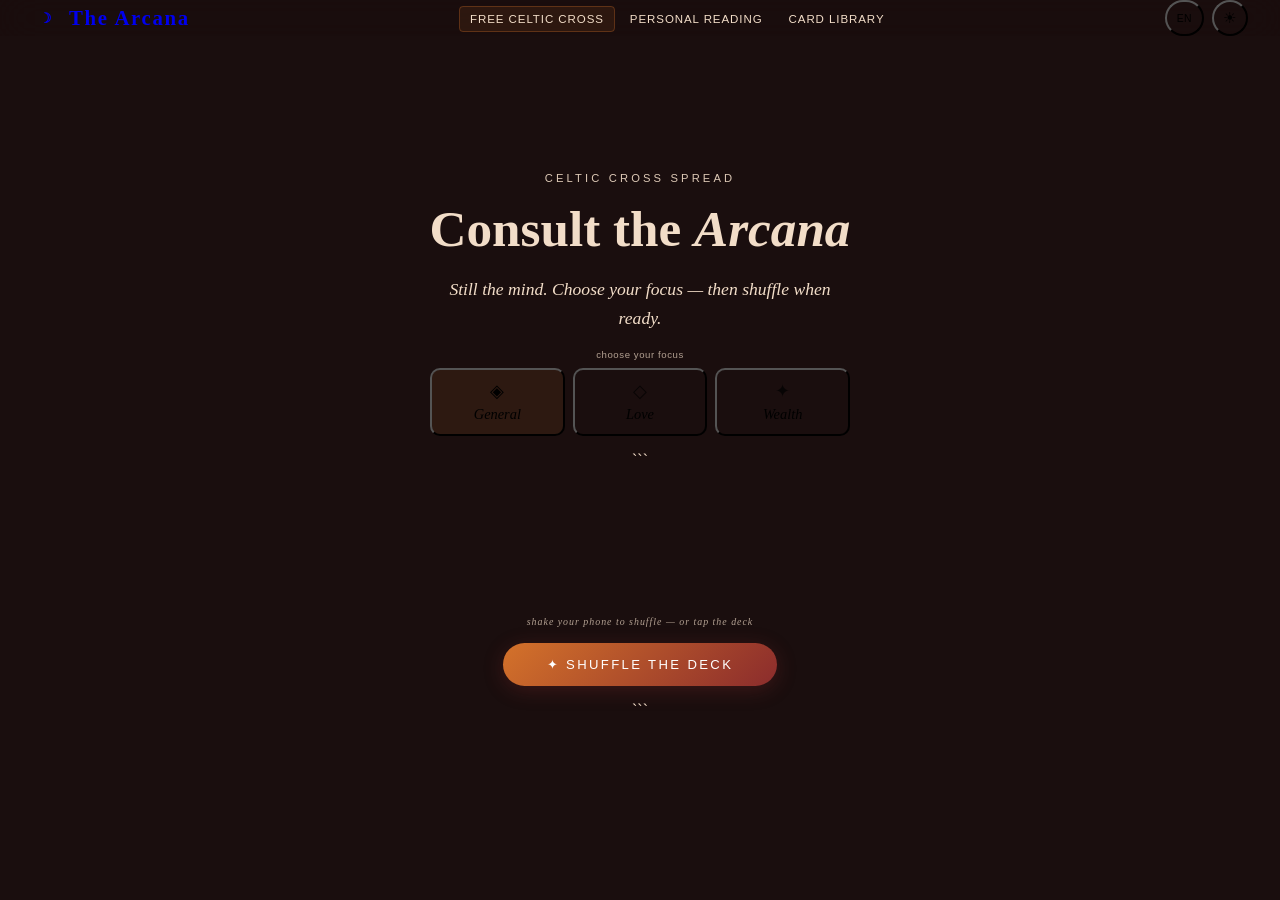
==== commit d98db4d2: "Update index.html" ====
--- a/index.html
+++ b/index.html
@@ -50,7 +50,7 @@
   --accent-wine:   #8b2c2c;
   --border-subtle: rgba(232,180,138,.12);
   --border-accent: rgba(232,180,138,.35);
-  --card-back:     linear-gradient(145deg,#3d1c18 0%,#1a0e0e 50%,#3d1c18 100%);
+  --card-back:     linear-gradient(145deg,#3d1c18 0%,#1a0e0e 50%,#3d1c18 100%);  /* dark card back */
   --nav-height:    64px;
   --t:             .3s cubic-bezier(.4,0,.2,1);
   --t-slow:        .6s cubic-bezier(.4,0,.2,1);
@@ -81,10 +81,13 @@
 [data-theme=“light”] html{background-color:#f5ede3 !important;color:#2a1410}
 body{
 font-family:‘DM Sans’,sans-serif;
-background-color:var(–bg-primary) !important;color:var(–text-primary);
+background-color:var(–bg-primary,#1a0e0e) !important;
+color:var(–text-primary,#f2ddc8);
 height:100vh;overflow:hidden;
 transition:background-color var(–t-slow),color var(–t-slow);
 -webkit-tap-highlight-color:transparent;
+/* Explicit fallbacks in case CSS vars fail */
+-webkit-font-smoothing:antialiased;
 }
 body.scrollable{height:auto;overflow-y:auto !important;overflow-x:hidden}
 
@@ -213,7 +216,8 @@
 
 .shuffle-btn{
 padding:14px 44px;
-background:linear-gradient(135deg,var(–accent-orange),var(–accent-wine));
+background:linear-gradient(135deg,#d4722a,#8b2c2c);
+background:linear-gradient(135deg,var(–accent-orange,#d4722a),var(–accent-wine,#8b2c2c));
 border:none;border-radius:50px;font-family:‘DM Sans’,sans-serif;font-size:.82rem;
 font-weight:500;letter-spacing:.18em;text-transform:uppercase;color:#fff;
 cursor:pointer;transition:all var(–t);box-shadow:0 4px 20px rgba(139,44,44,.3);
@@ -622,13 +626,19 @@
 color:var(–text-muted);cursor:pointer;transition:all var(–t);
 display:flex;flex-direction:column;align-items:center;gap:4px;
 }
-.cat-btn-icon{font-size:1.1rem;opacity:.7}
+.cat-btn-icon{font-size:1.1rem;opacity:.7;color:inherit;font-style:normal}
 .cat-btn:hover{border-color:var(–border-accent);color:var(–text-secondary)}
 .cat-btn.selected{
 background:rgba(212,114,42,.1);border-color:var(–accent-orange);
 color:var(–accent-orange);
 }
-.cat-btn.selected .cat-btn-icon{opacity:1}
+.cat-btn.selected .cat-btn-icon{opacity:1;color:var(–accent-orange)}
+/* Prevent iOS Safari emoji/symbol color override on all icon spans */
+.cat-btn-icon,.reading-bullet-icon,.nav-brand-sym,
+.reading-box-icon,.avail-ico,.p-ok-ico{
+-webkit-text-fill-color:currentColor;
+color:inherit;
+}
 
 .sym-gold{color:#c9920a !important;filter:drop-shadow(0 0 5px rgba(201,146,10,.6))}
 
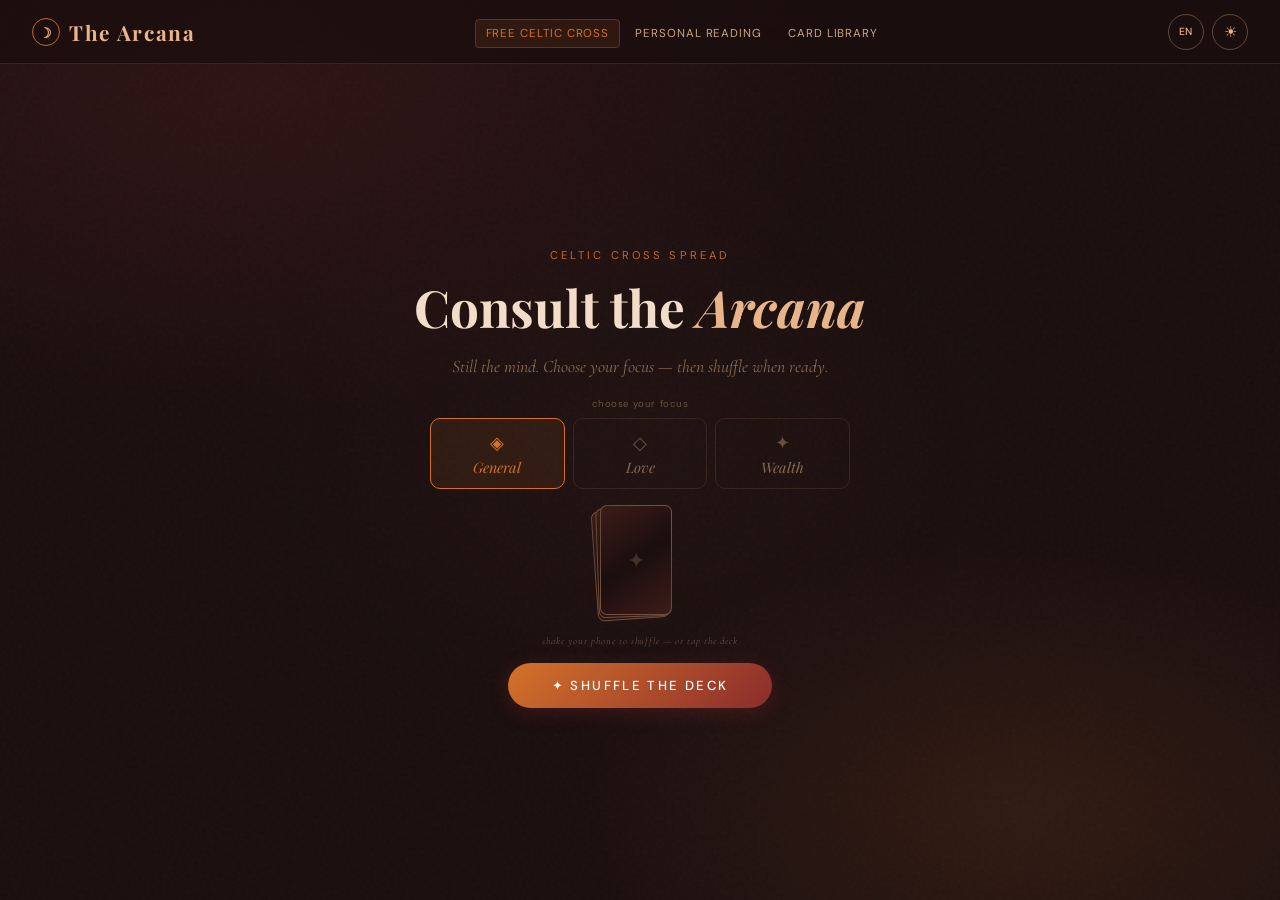
==== commit 50c6f583: "Rename index (1).html to index.html" ====
--- a/index.html
+++ b/index.html
@@ -1,5 +1,4 @@
 <!DOCTYPE html>
-
 <html lang="en" data-theme="dark">
 <head>
 <meta charset="UTF-8" />
@@ -9,6 +8,8 @@
 <meta name="theme-color" content="#1a0e0e" />
 <meta name="color-scheme" content="dark" />
 <link rel="canonical" href="https://the-arcana.netlify.app/" />
+
+<!-- Open Graph -->
 <meta property="og:type"         content="website" />
 <meta property="og:url"          content="https://the-arcana.netlify.app/" />
 <meta property="og:title"        content="The Arcana — Free Celtic Cross Tarot Reading" />
@@ -22,753 +23,27 @@
 <meta name="twitter:title"       content="The Arcana — Free Celtic Cross Tarot Reading" />
 <meta name="twitter:description" content="Draw your cards. Reveal your path. Free tarot reading — 78 cards, 10 positions." />
 <meta name="twitter:image"       content="https://the-arcana.netlify.app/og-image.png" />
+
+<!-- PWA -->
 <link rel="manifest" href="/manifest.json" />
 <meta name="apple-mobile-web-app-capable" content="yes" />
 <meta name="apple-mobile-web-app-status-bar-style" content="black-translucent" />
 <meta name="apple-mobile-web-app-title" content="The Arcana" />
 <link rel="apple-touch-icon" href="/icon-192.png" />
 <link rel="icon" href="data:image/svg+xml,<svg xmlns='http://www.w3.org/2000/svg' viewBox='0 0 100 100'><text y='.9em' font-size='90'>☽</text></svg>" />
+
+<!-- Fonts -->
 <link rel="preconnect" href="https://fonts.googleapis.com" />
 <link rel="preconnect" href="https://fonts.gstatic.com" crossorigin />
 <link href="https://fonts.googleapis.com/css2?family=Playfair+Display:ital,wght@0,400;0,600;0,700;1,400;1,600&family=Cormorant+Garamond:ital,wght@0,300;0,400;1,300;1,400&family=DM+Sans:wght@300;400;500&display=swap" rel="stylesheet" />
-<style>
-/* =============================================
-   VARIABLES & THEMES
-============================================= */
-:root {
-  color-scheme: dark light;
-  --bg-primary:    #1a0e0e;
-  --bg-secondary:  #231210;
-  --bg-tertiary:   #2d1a17;
-  --bg-card:       #1f1210;
-  --bg-card-hover: #2a1915;
-  --text-primary:  #f2ddc8;
-  --text-secondary:#c9a882;
-  --text-muted:    #8a6a52;
-  --accent-peach:  #e8b48a;
-  --accent-orange: #d4722a;
-  --accent-wine:   #8b2c2c;
-  --border-subtle: rgba(232,180,138,.12);
-  --border-accent: rgba(232,180,138,.35);
-  --card-back:     linear-gradient(145deg,#3d1c18 0%,#1a0e0e 50%,#3d1c18 100%);  /* dark card back */
-  --nav-height:    64px;
-  --t:             .3s cubic-bezier(.4,0,.2,1);
-  --t-slow:        .6s cubic-bezier(.4,0,.2,1);
-  --safe-b:        env(safe-area-inset-bottom,0px);
-}
-[data-theme="light"] {
-  --bg-primary:    #f5ede3;
-  --bg-secondary:  #ede0d0;
-  --bg-tertiary:   #e5d0ba;
-  --bg-card:       #f0e6d8;
-  --bg-card-hover: #e8d5c0;
-  --text-primary:  #2a1410;
-  --text-secondary:#6b3a22;
-  --text-muted:    #9a6a48;
-  --accent-peach:  #c96030;
-  --accent-orange: #b84a12;
-  --accent-wine:   #8b2c2c;
-  --border-subtle: rgba(107,58,34,.15);
-  --border-accent: rgba(107,58,34,.4);
-  --card-back:     linear-gradient(145deg,#c9a882 0%,#e5d0ba 50%,#c9a882 100%);
-}
-
-/* =============================================
-RESET & BASE
-============================================= */
-*,*::before,*::after{box-sizing:border-box;margin:0;padding:0}
-html{scroll-behavior:smooth;background-color:#1a0e0e !important;color:#f2ddc8}
-[data-theme=“light”] html{background-color:#f5ede3 !important;color:#2a1410}
-body{
-font-family:‘DM Sans’,sans-serif;
-background-color:var(–bg-primary,#1a0e0e) !important;
-color:var(–text-primary,#f2ddc8);
-height:100vh;overflow:hidden;
-transition:background-color var(–t-slow),color var(–t-slow);
--webkit-tap-highlight-color:transparent;
-/* Explicit fallbacks in case CSS vars fail */
--webkit-font-smoothing:antialiased;
-}
-body.scrollable{height:auto;overflow-y:auto !important;overflow-x:hidden}
-
-body::before{
-content:’’;position:fixed;inset:0;pointer-events:none;z-index:0;
-background:
-radial-gradient(ellipse 80% 60% at 20% 10%,rgba(139,44,44,.18) 0%,transparent 60%),
-radial-gradient(ellipse 60% 50% at 80% 90%,rgba(212,114,42,.12) 0%,transparent 60%),
-radial-gradient(ellipse 40% 40% at 50% 50%,rgba(45,26,23,.3)   0%,transparent 80%);
-}
-[data-theme=“light”] body::before{
-background:
-radial-gradient(ellipse 80% 60% at 20% 10%,rgba(232,180,138,.35) 0%,transparent 60%),
-radial-gradient(ellipse 60% 50% at 80% 90%,rgba(212,114,42,.2)   0%,transparent 60%),
-radial-gradient(ellipse 40% 40% at 50% 50%,rgba(200,150,100,.15) 0%,transparent 80%);
-}
-body::after{
-content:’’;position:fixed;inset:0;opacity:.03;pointer-events:none;z-index:0;
-background-image:url(“data:image/svg+xml,%3Csvg viewBox=‘0 0 256 256’ xmlns=‘http://www.w3.org/2000/svg’%3E%3Cfilter id=‘n’%3E%3CfeTurbulence type=‘fractalNoise’ baseFrequency=‘0.9’ numOctaves=‘4’ stitchTiles=‘stitch’/%3E%3C/filter%3E%3Crect width=‘100%25’ height=‘100%25’ filter=‘url(%23n)’/%3E%3C/svg%3E”);
-}
-
-/* =============================================
-NAV
-============================================= */
-nav{
-position:fixed;top:0;left:0;right:0;height:var(–nav-height);
-display:flex;align-items:center;justify-content:space-between;
-padding:0 32px;
-background:rgba(26,14,14,.7);backdrop-filter:blur(20px);-webkit-backdrop-filter:blur(20px);
-border-bottom:1px solid var(–border-subtle);z-index:200;
-transition:background var(–t-slow);
-}
-[data-theme=“light”] nav{background:rgba(240,230,216,.75)}
-.nav-brand{
-font-family:‘Playfair Display’,serif;font-size:1.3rem;font-weight:700;
-letter-spacing:.08em;color:var(–accent-peach);text-decoration:none;
-display:flex;align-items:center;gap:9px;
-}
-.nav-brand-sym{
-width:28px;height:28px;display:inline-flex;align-items:center;justify-content:center;
-border:1.5px solid var(–accent-orange);border-radius:50%;font-size:.9rem;opacity:.9;
-}
-.nav-links{display:flex;align-items:center;gap:4px;list-style:none;flex-shrink:0}
-.nav-links a{
-font-size:.72rem;letter-spacing:.08em;text-transform:uppercase;text-decoration:none;
-color:var(–text-secondary);padding:6px 10px;border-radius:4px;
-border:1px solid transparent;transition:all var(–t);cursor:pointer;
-white-space:nowrap;   /* KEY: never break a link onto two lines */
-}
-.nav-links a:hover,.nav-links a.active{color:var(–accent-peach);border-color:var(–border-accent);background:rgba(232,180,138,.06)}
-.nav-links a.active{background:rgba(212,114,42,.1);border-color:rgba(212,114,42,.3);color:var(–accent-orange)}
-.nav-right{display:flex;align-items:center;gap:8px;flex-shrink:0}
-/* On small phones shorten the nav labels via data attributes */
-@media(max-width:520px){
-.nav-links a[data-short]::before{content:attr(data-short)}
-.nav-links a[data-short] .nav-label{display:none}
-}
-.nav-btn{
-width:36px;height:36px;display:flex;align-items:center;justify-content:center;
-background:none;border:1px solid var(–border-accent);border-radius:50%;
-cursor:pointer;color:var(–accent-peach);font-size:.95rem;transition:all var(–t);
-}
-.nav-btn:hover{background:rgba(232,180,138,.1);border-color:var(–accent-peach)}
-#themeToggle:hover{transform:rotate(20deg)}
-/* Language toggle */
-#langToggle{
-font-family:‘DM Sans’,sans-serif;font-size:.65rem;font-weight:500;
-letter-spacing:.04em;padding:0 10px;width:auto;min-width:36px;
-border-radius:50px;
-}
-#langToggle.zh{
-background:rgba(212,114,42,.12);border-color:var(–accent-orange);
-color:var(–accent-orange);
-}
-
-/* =============================================
-PAGE SYSTEM
-============================================= */
-.page{display:none;min-height:100vh;padding-top:var(–nav-height);position:relative;z-index:1}
-.page.active{display:block}
-#page-reading{display:none;flex-direction:column;align-items:center;min-height:100vh;padding-top:var(–nav-height)}
-#page-reading.active{display:flex}
-
-.phase{display:none;width:100%;flex:1}
-.phase.active{display:flex;flex-direction:column;align-items:center}
-
-/* =============================================
-PHASE 1 — SHUFFLE SCREEN
-============================================= */
-#phase-shuffle{
-justify-content:center;text-align:center;
-padding:20px 24px 28px;gap:16px;
-/* Let content breathe — never clip buttons */
-min-height:0;
-overflow-y:auto;
-overflow-x:hidden;
-}
-.intro-eyebrow{font-size:.7rem;letter-spacing:.28em;text-transform:uppercase;color:var(–accent-orange);opacity:.9}
-.intro-title{font-family:‘Playfair Display’,serif;font-size:clamp(2rem,5vw,3.2rem);font-weight:700;color:var(–text-primary);line-height:1.15}
-.intro-title em{font-style:italic;color:var(–accent-peach)}
-.intro-sub{font-family:‘Cormorant Garamond’,serif;font-size:1.1rem;font-style:italic;color:var(–text-muted);max-width:400px;line-height:1.65}
-
-/* Stacked deck illustration */
-.deck-pile{position:relative;width:80px;height:120px;margin:0 auto;cursor:pointer}
-.deck-pile-card{
-position:absolute;width:72px;height:110px;border-radius:7px;
-background:var(–card-back);border:1px solid var(–border-accent);
-}
-.deck-pile-card:nth-child(1){transform:rotate(-4deg) translate(-6px,4px)}
-.deck-pile-card:nth-child(2){transform:rotate(-2deg) translate(-3px,2px)}
-.deck-pile-card:nth-child(3){transform:rotate(0deg);display:flex;align-items:center;justify-content:center;font-size:1.4rem;color:rgba(232,180,138,.2)}
-.deck-pile-card:nth-child(3)::after{content:‘✦’}
-
-@keyframes shiver{
-0%,100%{transform:rotate(0) translateX(0)}
-15%{transform:rotate(-3deg) translateX(-5px)}
-30%{transform:rotate(3deg) translateX(5px)}
-45%{transform:rotate(-2deg) translateX(-3px)}
-60%{transform:rotate(2deg) translateX(3px)}
-75%{transform:rotate(-2deg) translateX(-4px)}
-90%{transform:rotate(1deg) translateX(2px)}
-}
-.deck-pile.shuffling .deck-pile-card{animation:shiver .65s ease}
-.deck-pile.shuffling .deck-pile-card:nth-child(1){animation-delay:.06s}
-.deck-pile.shuffling .deck-pile-card:nth-child(2){animation-delay:.12s}
-
-.shuffle-btn{
-padding:14px 44px;
-background:linear-gradient(135deg,#d4722a,#8b2c2c);
-background:linear-gradient(135deg,var(–accent-orange,#d4722a),var(–accent-wine,#8b2c2c));
-border:none;border-radius:50px;font-family:‘DM Sans’,sans-serif;font-size:.82rem;
-font-weight:500;letter-spacing:.18em;text-transform:uppercase;color:#fff;
-cursor:pointer;transition:all var(–t);box-shadow:0 4px 20px rgba(139,44,44,.3);
-}
-.shuffle-btn:hover{transform:translateY(-2px);box-shadow:0 8px 28px rgba(139,44,44,.45)}
-.shuffle-btn:active{transform:translateY(0)}
-.shuffle-btn:disabled{opacity:.45;cursor:not-allowed;transform:none}
-
-/* =============================================
-PHASE 2 — FAN DECK
-============================================= */
-#phase-fan{
-justify-content:flex-start;padding:24px 0 0;
-position:relative;overflow:hidden;
-/* fills remaining height after nav */
-height:calc(100vh - var(–nav-height));
-max-height:calc(100vh - var(–nav-height));
-}
-.fan-header{text-align:center;padding:0 24px 14px;width:100%}
-.fan-header .eyebrow{font-size:.68rem;letter-spacing:.24em;text-transform:uppercase;color:var(–accent-orange);margin-bottom:6px}
-.fan-header h2{font-family:‘Playfair Display’,serif;font-size:clamp(1.3rem,3vw,1.9rem);font-weight:700;color:var(–text-primary);margin-bottom:4px}
-.fan-header p{font-family:‘Cormorant Garamond’,serif;font-size:.95rem;font-style:italic;color:var(–text-muted)}
-
-.draw-pill{
-display:flex;align-items:center;gap:14px;padding:9px 20px;margin-bottom:12px;
-background:rgba(232,180,138,.06);border:1px solid var(–border-subtle);
-border-radius:50px;transition:all var(–t);flex-shrink:0;
-}
-.draw-pill.complete{background:rgba(212,114,42,.15);border-color:rgba(212,114,42,.4)}
-.draw-pill-label{font-size:.7rem;letter-spacing:.15em;text-transform:uppercase;color:var(–text-secondary)}
-.draw-pill-count{font-family:‘Playfair Display’,serif;font-size:1.25rem;font-weight:600;color:var(–accent-peach);min-width:50px;text-align:center}
-.draw-pips{display:flex;gap:4px}
-.draw-pip{width:7px;height:7px;border-radius:50%;background:var(–border-accent);transition:all var(–t)}
-.draw-pip.filled{background:var(–accent-orange);box-shadow:0 0 5px rgba(212,114,42,.6)}
-
-/* Fan stage — fills remaining space, no overflow */
-.fan-stage{
-position:relative;
-width:100%;
-flex:1;
-overflow:hidden;
-min-height:0;
-}
-
-/* Each fan card: absolutely positioned by JS */
-.fan-card{
-position:absolute;border-radius:7px;cursor:pointer;
-transform-origin:bottom center;
-transition:transform .22s cubic-bezier(.34,1.4,.64,1),box-shadow .22s ease,opacity .25s ease;
-user-select:none;-webkit-user-select:none;
-}
-.fan-card.drawn{opacity:.25;cursor:not-allowed;pointer-events:none}
-.fan-card.tapped{opacity:.55;pointer-events:none}
-.fan-card-face{
-width:100%;height:100%;border-radius:7px;
-background:var(–card-back);border:1px solid var(–border-accent);
-display:flex;flex-direction:column;align-items:center;justify-content:center;
-overflow:hidden;position:relative;transition:border-color var(–t);
-}
-.fan-card:hover:not(.drawn) .fan-card-face{border-color:var(–accent-orange)}
-.fan-card-face::before{
-content:’’;position:absolute;inset:5px;
-border:1px solid rgba(232,180,138,.18);border-radius:4px;pointer-events:none;
-}
-.fan-card-num{font-family:‘Playfair Display’,serif;font-size:.6rem;font-weight:600;color:rgba(232,180,138,.35);letter-spacing:.05em;position:relative;z-index:1}
-.fan-card-glyph{font-size:.8rem;color:rgba(232,180,138,.13);position:relative;z-index:1;margin-top:2px}
-
-/* =============================================
-PHASE 3 — SPREAD + READING
-============================================= */
-#phase-spread{
-padding:28px 16px 80px;align-items:center;gap:0;
-width:100%;
-overflow-x:hidden;
-}
-.spread-header{text-align:center;margin-bottom:28px}
-.spread-header .eyebrow{font-size:.68rem;letter-spacing:.26em;text-transform:uppercase;color:var(–accent-orange);margin-bottom:8px}
-.spread-header h2{font-family:‘Playfair Display’,serif;font-size:clamp(1.5rem,3.5vw,2.2rem);font-weight:700;color:var(–text-primary)}
-.spread-header p{font-family:‘Cormorant Garamond’,serif;font-size:.95rem;font-style:italic;color:var(–text-muted);margin-top:5px}
-
-/* Celtic Cross Grid — CSS custom props set by JS for responsive sizing */
-.celtic-cross{
-display:grid;
-grid-template-columns:repeat(6,var(–ccw,88px));
-grid-template-rows:repeat(5,var(–cch,123px));
-gap:9px;
-margin-bottom:44px;
-}
-.cc-pos-3{grid-column:3;grid-row:2}
-.cc-pos-4{grid-column:3;grid-row:4}
-.cc-pos-5{grid-column:2;grid-row:3}
-.cc-pos-6{grid-column:4;grid-row:3}
-.cc-pos-7{grid-column:6;grid-row:5}
-.cc-pos-8{grid-column:6;grid-row:4}
-.cc-pos-9{grid-column:6;grid-row:3}
-.cc-pos-10{grid-column:6;grid-row:2}
-.cc-center{grid-column:3;grid-row:3;position:relative;width:var(–ccw,88px);height:var(–cch,123px)}
-.cc-center .cc-card{position:absolute;top:0;left:0}
-.cc-center .cc-card:first-child{z-index:2}
-.cc-center .cc-card:last-child{z-index:3}
-
-/* Spread card */
-.cc-card{
-width:var(–ccw,88px);height:var(–cch,123px);
-border-radius:8px;cursor:pointer;perspective:800px;
-transition:filter .2s ease;
-}
-.cc-card:hover{filter:brightness(1.12)}
-.cc-card.rotated{transform:rotate(90deg)}
-.cc-card.rotated:hover{filter:brightness(1.12)}
-
-/* 3D flip */
-.cc-inner{
-width:100%;height:100%;position:relative;
-transform-style:preserve-3d;
-transition:transform .7s cubic-bezier(.4,.2,.2,1);
-border-radius:8px;
-/* Force GPU layer — prevents ghost bleed-through on mobile */
-will-change:transform;
--webkit-transform:translateZ(0);
-transform:translateZ(0);
-}
-.cc-card.face-up .cc-inner{
--webkit-transform:rotateY(180deg);
-transform:rotateY(180deg);
-}
-
-/* Declare backface separately per element — combined rules fail on Android WebView */
-.cc-back{
-position:absolute;inset:0;border-radius:8px;
--webkit-backface-visibility:hidden;
-backface-visibility:hidden;
-background:var(–card-back);border:1px solid var(–border-accent);
-display:flex;align-items:center;justify-content:center;overflow:hidden;
-/* Extra insurance: hide when facing away */
--webkit-transform:rotateY(0deg);
-transform:rotateY(0deg);
-}
-.cc-back::before{content:’’;position:absolute;inset:5px;border:1px solid rgba(232,180,138,.18);border-radius:4px}
-.cc-back::after{content:‘✦’;font-size:1.2rem;color:rgba(232,180,138,.18)}
-.cc-pos-label{
-position:absolute;bottom:6px;left:50%;transform:translateX(-50%);
-font-size:.52rem;letter-spacing:.13em;text-transform:uppercase;
-color:rgba(232,180,138,.35);white-space:nowrap;z-index:2;
-}
-.cc-front{
-position:absolute;inset:0;border-radius:8px;
--webkit-backface-visibility:hidden;
-backface-visibility:hidden;
-/* Starts face-down; rotateY(180deg) flips it into view */
--webkit-transform:rotateY(180deg);
-transform:rotateY(180deg);
-background:var(–bg-card);
-border:1px solid var(–border-accent);display:flex;flex-direction:column;overflow:hidden;
-}
-.cc-art{
-flex:1;display:flex;align-items:center;justify-content:center;
-background:linear-gradient(145deg,rgba(139,44,44,.2),rgba(45,26,23,.4));
-position:relative;overflow:hidden;
-}
-[data-theme=“light”] .cc-art{background:linear-gradient(145deg,rgba(200,150,100,.3),rgba(180,120,80,.2))}
-.cc-art::before{display:none}
-.cc-art img{width:100%;height:100%;object-fit:cover;position:absolute;inset:0}
-.cc-art-sym{font-size:1.5rem;opacity:.55;position:relative;z-index:1}
-.cc-name{
-padding:5px 5px 5px;text-align:center;border-top:1px solid var(–border-subtle);
-font-family:‘Playfair Display’,serif;font-size:.55rem;font-weight:600;
-color:var(–accent-peach);white-space:nowrap;overflow:hidden;text-overflow:ellipsis;
-}
-
-/* =============================================
-READING PARAGRAPH BOX
-============================================= */
-.reading-box{
-width:100%;max-width:700px;
-background:var(–bg-secondary);border:1px solid var(–border-accent);
-border-radius:16px;overflow:hidden;margin-bottom:36px;
-}
-.reading-box-hd{
-padding:18px 26px 14px;border-bottom:1px solid var(–border-subtle);
-display:flex;align-items:center;gap:10px;
-}
-.reading-box-icon{font-size:1rem;opacity:.7}
-.reading-box-title{font-family:‘Playfair Display’,serif;font-size:.95rem;font-weight:600;color:var(–accent-peach);letter-spacing:.04em}
-.reading-box-body{padding:22px 26px 26px}
-.reading-para{
-font-family:‘Cormorant Garamond’,serif;font-size:1.15rem;line-height:1.85;
-color:var(–text-secondary);
-}
-.reading-para strong{color:var(–accent-peach)}
-.reading-para em{font-style:italic;color:var(–text-primary)}
-
-@keyframes blink{0%,100%{opacity:1}50%{opacity:0}}
-.cursor{
-display:inline-block;width:2px;height:1.05em;
-background:var(–accent-orange);vertical-align:text-bottom;
-animation:blink 1s step-start infinite;margin-left:2px;
-}
-/* Reading AI output sections */
-.reading-loading{
-display:flex;flex-direction:column;align-items:center;gap:14px;
-padding:32px 20px;text-align:center;
-}
-.reading-spinner{
-width:32px;height:32px;border-radius:50%;
-border:2px solid var(–border-subtle);
-border-top-color:var(–accent-orange);
-animation:spin .9s linear infinite;
-}
-@keyframes spin{to{transform:rotate(360deg)}}
-.reading-loading-text{
-font-family:‘Cormorant Garamond’,serif;font-size:.95rem;font-style:italic;
-color:var(–text-muted);letter-spacing:.04em;
-}
-
-.reading-section-divider{
-height:1px;background:var(–border-subtle);margin:22px 0;
-}
-.reading-section-label{
-font-size:.62rem;letter-spacing:.22em;text-transform:uppercase;
-color:var(–text-muted);margin-bottom:14px;display:block;
-}
-
-/* Four domain bullet sections */
-.reading-bullets{
-display:flex;flex-direction:column;gap:16px;
-}
-.reading-bullet-row{
-display:grid;grid-template-columns:auto 1fr;gap:10px 14px;align-items:start;
-}
-.reading-bullet-icon{
-width:28px;height:28px;border-radius:50%;
-border:1px solid var(–border-accent);
-display:flex;align-items:center;justify-content:center;
-font-size:.8rem;flex-shrink:0;margin-top:1px;
-background:rgba(232,180,138,.05);
-}
-.reading-bullet-content{}
-.reading-bullet-label{
-font-family:‘Playfair Display’,serif;font-size:1.1rem;font-weight:700;
-color:var(–accent-peach);letter-spacing:.02em;margin-bottom:8px;
-line-height:1.2;
-}
-/* Section headers like 【当前状态】 */
-.reading-bullet-label:lang(zh),
-.reading-bullet-label[data-zh]{
-font-family:‘DM Sans’,sans-serif;font-size:1rem;font-weight:700;
-letter-spacing:.06em;
-}
-.reading-bullet-text{
-font-family:‘Cormorant Garamond’,serif;font-size:1.08rem;line-height:1.75;
-color:var(–text-secondary);
-}
-.reading-bullet-text strong{color:var(–accent-peach)}
-
-.reading-box-actions{
-display:flex;gap:10px;flex-wrap:wrap;justify-content:center;
-padding:0 26px 26px;
-}
-.btn-out{
-padding:10px 22px;background:none;border:1px solid var(–border-accent);border-radius:50px;
-font-family:‘DM Sans’,sans-serif;font-size:.74rem;letter-spacing:.13em;text-transform:uppercase;
-color:var(–text-secondary);cursor:pointer;transition:all var(–t);
-}
-.btn-out:hover{border-color:var(–accent-orange);color:var(–accent-orange);background:rgba(212,114,42,.08)}
-.btn-pri{
-padding:10px 22px;background:linear-gradient(135deg,var(–accent-orange),var(–accent-wine));
-border:none;border-radius:50px;font-family:‘DM Sans’,sans-serif;font-size:.74rem;
-font-weight:500;letter-spacing:.13em;text-transform:uppercase;color:#fff;
-cursor:pointer;transition:all var(–t);
-}
-.btn-pri:hover{transform:translateY(-1px);box-shadow:0 6px 18px rgba(139,44,44,.35)}
-
-/* =============================================
-MODAL
-============================================= */
-.modal-ov{
-position:fixed;inset:0;background:rgba(15,8,8,.88);
-backdrop-filter:blur(8px);-webkit-backdrop-filter:blur(8px);
-z-index:300;display:none;align-items:center;justify-content:center;padding:18px;
-}
-.modal-ov.open{display:flex;animation:fadeIn .28s ease}
-@keyframes fadeIn{from{opacity:0}to{opacity:1}}
-.modal-box{
-background:var(–bg-secondary);border:1px solid var(–border-accent);border-radius:16px;
-max-width:490px;width:100%;max-height:88vh;overflow-y:auto;
-animation:scaleIn .32s cubic-bezier(.34,1.4,.64,1);
-}
-@keyframes scaleIn{from{opacity:0;transform:scale(.88)}to{opacity:1;transform:scale(1)}}
-.modal-hd{padding:22px 22px 0;display:flex;align-items:flex-start;justify-content:space-between;gap:12px}
-.modal-badge{
-font-size:.6rem;letter-spacing:.2em;text-transform:uppercase;color:var(–accent-orange);
-background:rgba(212,114,42,.12);border:1px solid rgba(212,114,42,.25);
-padding:5px 11px;border-radius:50px;white-space:nowrap;
-}
-.modal-close{
-width:30px;height:30px;background:none;border:1px solid var(–border-subtle);
-color:var(–text-muted);border-radius:50%;cursor:pointer;font-size:.85rem;
-display:flex;align-items:center;justify-content:center;transition:all var(–t);flex-shrink:0;
-}
-.modal-close:hover{border-color:var(–accent-peach);color:var(–accent-peach)}
-.modal-art{
-margin:18px 22px 0;height:170px;border-radius:10px;border:1px solid var(–border-subtle);
-overflow:hidden;background:linear-gradient(145deg,rgba(139,44,44,.25),rgba(45,26,23,.5));
-display:flex;align-items:center;justify-content:center;position:relative;
-}
-[data-theme=“light”] .modal-art{background:linear-gradient(145deg,rgba(200,150,100,.25),rgba(180,120,80,.15))}
-.modal-art::before{display:none}
-.modal-art img{width:100%;height:100%;object-fit:cover;position:absolute;inset:0;border-radius:10px}
-.modal-art-sym{font-size:2.8rem;position:relative;z-index:1;filter:drop-shadow(0 0 14px rgba(212,114,42,.4))}
-.modal-body{padding:16px 22px 22px}
-.modal-name{font-family:‘Playfair Display’,serif;font-size:1.45rem;font-weight:700;color:var(–text-primary);margin-bottom:4px;line-height:1.2}
-.modal-pos{font-family:‘Cormorant Garamond’,serif;font-size:.98rem;font-style:italic;color:var(–accent-peach);margin-bottom:12px;opacity:.85}
-.modal-div{height:1px;background:var(–border-subtle);margin-bottom:12px}
-.modal-mlabel{font-size:.6rem;letter-spacing:.2em;text-transform:uppercase;color:var(–text-muted);margin-bottom:7px}
-.modal-meaning{font-family:‘Cormorant Garamond’,serif;font-size:1.08rem;line-height:1.7;color:var(–text-secondary);margin-bottom:18px}
-.modal-meaning strong{color:var(–accent-peach)}
-.modal-share{
-width:100%;padding:10px 16px;background:rgba(232,180,138,.08);border:1px solid var(–border-accent);
-border-radius:8px;font-family:‘DM Sans’,sans-serif;font-size:.72rem;font-weight:500;
-letter-spacing:.12em;text-transform:uppercase;color:var(–accent-peach);
-cursor:pointer;transition:all var(–t);display:flex;align-items:center;justify-content:center;gap:6px;
-}
-.modal-share:hover{background:rgba(232,180,138,.14);border-color:var(–accent-peach)}
-
-/* =============================================
-PERSONAL PAGE
-============================================= */
-#page-personal{display:none;flex-direction:column;align-items:center;padding-top:calc(var(–nav-height) + 52px);padding-bottom:80px}
-#page-personal.active{display:flex}
-.pers-wrap{width:100%;max-width:600px;padding:0 22px}
-.pers-eyebrow{font-size:.68rem;letter-spacing:.26em;text-transform:uppercase;color:var(–accent-orange);margin-bottom:10px;display:flex;align-items:center;gap:10px}
-.pers-eyebrow::after{content:’’;flex:1;height:1px;background:var(–border-subtle)}
-.pers-title{font-family:‘Playfair Display’,serif;font-size:clamp(1.6rem,5vw,2.5rem);font-weight:700;line-height:1.15;color:var(–text-primary);margin-bottom:8px}
-.pers-title em{font-style:italic;color:var(–accent-peach)}
-.pers-lead{font-family:‘Cormorant Garamond’,serif;font-size:1.08rem;font-style:italic;color:var(–text-muted);line-height:1.65;margin-bottom:26px}
-.avail{background:rgba(139,44,44,.15);border:1px solid rgba(139,44,44,.35);border-left:3px solid var(–accent-wine);border-radius:6px;padding:14px 18px;margin-bottom:30px;display:flex;align-items:flex-start;gap:12px}
-[data-theme=“light”] .avail{background:rgba(139,44,44,.08)}
-.avail-ico{font-size:1.1rem;flex-shrink:0;margin-top:1px}
-.avail-text strong{display:block;font-size:.74rem;letter-spacing:.1em;text-transform:uppercase;color:var(–accent-peach);margin-bottom:3px}
-.avail-text span{font-family:‘Cormorant Garamond’,serif;font-size:.96rem;font-style:italic;color:var(–text-secondary)}
-.p-form{background:var(–bg-card);border:1px solid var(–border-subtle);border-radius:14px;padding:30px}
-.p-grp{margin-bottom:18px}
-.p-lbl{display:block;font-size:.67rem;letter-spacing:.16em;text-transform:uppercase;color:var(–text-muted);margin-bottom:7px}
-.p-inp,.p-ta{width:100%;background:var(–bg-tertiary);border:1px solid var(–border-subtle);border-radius:8px;padding:11px 14px;font-family:‘DM Sans’,sans-serif;font-size:.9rem;color:var(–text-primary);outline:none;transition:all var(–t)}
-.p-inp::placeholder,.p-ta::placeholder{color:var(–text-muted);opacity:.6}
-.p-inp:focus,.p-ta:focus{border-color:var(–accent-orange);background:var(–bg-card-hover);box-shadow:0 0 0 3px rgba(212,114,42,.12)}
-.p-ta{resize:vertical;min-height:105px;line-height:1.6}
-.p-hint{margin-top:5px;font-size:.72rem;color:var(–text-muted);font-style:italic}
-.p-sub{width:100%;padding:13px 20px;background:linear-gradient(135deg,var(–accent-orange),var(–accent-wine));border:none;border-radius:8px;font-family:‘DM Sans’,sans-serif;font-size:.78rem;font-weight:500;letter-spacing:.14em;text-transform:uppercase;color:#fff;cursor:pointer;transition:all var(–t)}
-.p-sub:hover{transform:translateY(-1px);box-shadow:0 8px 20px rgba(139,44,44,.35)}
-.p-note{margin-top:14px;text-align:center;font-size:.73rem;color:var(–text-muted);font-style:italic}
-.p-ok{text-align:center;padding:34px 16px;display:none}
-.p-ok.show{display:block}
-.p-ok-ico{font-size:2.2rem;margin-bottom:10px}
-.p-ok h3{font-family:‘Playfair Display’,serif;font-size:1.25rem;color:var(–text-primary);margin-bottom:6px}
-.p-ok p{font-family:‘Cormorant Garamond’,serif;font-size:.97rem;font-style:italic;color:var(–text-muted)}
-
-/* =============================================
-TOAST
-============================================= */
-.toast{
-position:fixed;bottom:calc(22px + var(–safe-b));left:50%;
-transform:translateX(-50%) translateY(14px);
-background:var(–bg-tertiary);border:1px solid var(–border-accent);border-radius:50px;
-padding:10px 20px;font-size:.78rem;letter-spacing:.06em;color:var(–accent-peach);
-opacity:0;pointer-events:none;z-index:400;
-transition:opacity .28s ease,transform .28s ease;white-space:nowrap;
-}
-.toast.show{opacity:1;transform:translateX(-50%) translateY(0)}
-
-/* =============================================
-SCROLLBAR
-============================================= */
-::-webkit-scrollbar{width:5px}
-::-webkit-scrollbar-track{background:var(–bg-primary)}
-::-webkit-scrollbar-thumb{background:var(–border-accent);border-radius:3px}
-
-/* =============================================
-RESPONSIVE
-============================================= */
-@media(max-width:680px){
-nav{padding:0 14px}
-.nav-links a{padding:6px 9px;font-size:.68rem}
-.celtic-cross{–ccw:62px;–cch:87px;gap:6px}
-.p-form{padding:20px 16px}
-}
-@media(max-width:400px){
-.nav-brand span:not(.nav-brand-sym){display:none}
-.celtic-cross{–ccw:48px;–cch:67px;gap:4px}
-.cc-art-sym{font-size:1rem}
-.cc-name{font-size:.46rem}
-}
-
-/* ── Category selector ── */
-.category-wrap{width:100%;max-width:420px;margin:0 auto}
-.category-label{
-display:block;font-size:.6rem;letter-spacing:.06em;
-color:var(–text-muted);margin-bottom:8px;opacity:.7;text-align:center;
-}
-.category-btns{display:flex;gap:8px;justify-content:center}
-.cat-btn{
-flex:1;padding:11px 8px;
-background:none;border:1px solid var(–border-subtle);border-radius:10px;
-font-family:‘Playfair Display’,serif;font-size:.9rem;font-style:italic;
-color:var(–text-muted);cursor:pointer;transition:all var(–t);
-display:flex;flex-direction:column;align-items:center;gap:4px;
-}
-.cat-btn-icon{font-size:1.1rem;opacity:.7;color:inherit;font-style:normal}
-.cat-btn:hover{border-color:var(–border-accent);color:var(–text-secondary)}
-.cat-btn.selected{
-background:rgba(212,114,42,.1);border-color:var(–accent-orange);
-color:var(–accent-orange);
-}
-.cat-btn.selected .cat-btn-icon{opacity:1;color:var(–accent-orange)}
-/* Prevent iOS Safari emoji/symbol color override on all icon spans */
-.cat-btn-icon,.reading-bullet-icon,.nav-brand-sym,
-.reading-box-icon,.avail-ico,.p-ok-ico{
--webkit-text-fill-color:currentColor;
-color:inherit;
-}
-
-.sym-gold{color:#c9920a !important;filter:drop-shadow(0 0 5px rgba(201,146,10,.6))}
-
-/* ── Card Library page ── */
-#page-library{display:none;flex-direction:column;align-items:center;padding-top:calc(var(–nav-height) + 44px);padding-bottom:80px}
-#page-library.active{display:flex}
-.lib-wrap{width:100%;max-width:1000px;padding:0 20px}
-.lib-header{text-align:center;margin-bottom:32px}
-.lib-header h2{font-family:‘Playfair Display’,serif;font-size:clamp(1.6rem,4vw,2.2rem);font-weight:700;color:var(–text-primary);margin-bottom:6px}
-.lib-header p{font-family:‘Cormorant Garamond’,serif;font-size:1rem;font-style:italic;color:var(–text-muted)}
-.lib-filter{display:flex;gap:8px;flex-wrap:wrap;justify-content:center;margin-bottom:28px}
-.lib-filter-btn{
-padding:7px 18px;background:none;border:1px solid var(–border-subtle);border-radius:50px;
-font-family:‘DM Sans’,sans-serif;font-size:.72rem;letter-spacing:.1em;text-transform:uppercase;
-color:var(–text-muted);cursor:pointer;transition:all var(–t);
-}
-.lib-filter-btn:hover,.lib-filter-btn.active{
-border-color:var(–accent-orange);color:var(–accent-orange);background:rgba(212,114,42,.08);
-}
-.lib-grid{
-display:grid;
-grid-template-columns:repeat(auto-fill,minmax(120px,1fr));
-gap:14px;
-}
-.lib-card{
-background:var(–bg-card);border:1px solid var(–border-subtle);border-radius:10px;
-overflow:hidden;cursor:pointer;transition:all var(–t);
-}
-.lib-card:hover{border-color:var(–accent-orange);transform:translateY(-3px);box-shadow:0 8px 24px rgba(0,0,0,.3)}
-.lib-card-art{
-aspect-ratio:2/3;display:flex;align-items:center;justify-content:center;
-background:linear-gradient(145deg,rgba(139,44,44,.2),rgba(45,26,23,.4));
-position:relative;overflow:hidden;font-size:2rem;
-}
-[data-theme=“light”] .lib-card-art{background:linear-gradient(145deg,rgba(200,150,100,.25),rgba(180,120,80,.15))}
-.lib-card-art img{width:100%;height:100%;object-fit:cover;position:absolute;inset:0}
-.lib-card-art-sym{position:relative;z-index:1;opacity:.6}
-.lib-card-info{padding:8px 10px}
-.lib-card-name{font-family:‘Playfair Display’,serif;font-size:.68rem;font-weight:600;color:var(–accent-peach);white-space:nowrap;overflow:hidden;text-overflow:ellipsis}
-.lib-card-suit{font-size:.58rem;letter-spacing:.1em;text-transform:uppercase;color:var(–text-muted);margin-top:2px}
-
-/* ── Gesture interaction styles ── */
-
-/* Shake hint on deck pile */
-.deck-pile.shake-ready{cursor:pointer}
-.shake-hint{
-font-size:.62rem;letter-spacing:.1em;color:var(–text-muted);
-text-align:center;opacity:.7;margin-top:-6px;
-font-family:‘Cormorant Garamond’,serif;font-style:italic;
-}
-
-/* Shuffle button secondary appearance when shake available */
-.shuffle-btn.shake-mode{
-background:none;border:1px solid var(–border-accent);
-color:var(–text-secondary);box-shadow:none;font-size:.72rem;
-padding:10px 28px;
-}
-.shuffle-btn.shake-mode:hover{
-border-color:var(–accent-orange);color:var(–accent-orange);
-background:rgba(212,114,42,.08);box-shadow:none;transform:none;
-}
-
-/* Big shake animation for the deck pile */
-@keyframes bigShake{
-0%  {transform:rotate(0) translateX(0) scale(1)}
-8%  {transform:rotate(-6deg) translateX(-8px) scale(1.05)}
-16% {transform:rotate(6deg) translateX(8px) scale(1.05)}
-24% {transform:rotate(-5deg) translateX(-6px) scale(1.08)}
-32% {transform:rotate(5deg) translateX(6px) scale(1.08)}
-40% {transform:rotate(-4deg) translateX(-5px) scale(1.06)}
-48% {transform:rotate(4deg) translateX(5px) scale(1.06)}
-56% {transform:rotate(-3deg) translateX(-4px) scale(1.04)}
-64% {transform:rotate(3deg) translateX(4px) scale(1.04)}
-72% {transform:rotate(-2deg) translateX(-3px) scale(1.02)}
-80% {transform:rotate(2deg) translateX(3px) scale(1.02)}
-88% {transform:rotate(-1deg) translateX(-1px) scale(1.01)}
-100%{transform:rotate(0) translateX(0) scale(1)}
-}
-.deck-pile.big-shaking{animation:bigShake .8s ease}
-
-/* Card lift when finger drags over it */
-.fan-card.finger-hover{
-filter:brightness(1.35);
-box-shadow:0 -14px 28px rgba(0,0,0,.45),0 0 12px rgba(212,114,42,.3);
-}
-
-/* Hold-progress ring on a card being held */
-.fan-card .hold-ring{
-position:absolute;
-top:50%;left:50%;
-transform:translate(-50%,-50%);
-width:36px;height:36px;
-z-index:10;pointer-events:none;
-opacity:0;transition:opacity .15s ease;
-}
-.fan-card.holding .hold-ring{opacity:1}
-
-/* Ripple burst when card is selected via hold */
-@keyframes selectBurst{
-0%  {transform:translate(-50%,-50%) scale(.4);opacity:.9}
-100%{transform:translate(-50%,-50%) scale(2.2);opacity:0}
-}
-.fan-card .select-burst{
-position:absolute;top:50%;left:50%;
-width:40px;height:40px;border-radius:50%;
-background:rgba(212,114,42,.45);
-pointer-events:none;display:none;
-}
-.fan-card.burst-play .select-burst{
-display:block;
-animation:selectBurst .38s ease forwards;
-}
-
-/* Drag trail instruction */
-.fan-drag-hint{
-position:absolute;bottom:10px;left:50%;
-transform:translateX(-50%);
-font-family:‘Cormorant Garamond’,serif;font-size:.78rem;
-font-style:italic;color:var(–text-muted);opacity:.6;
-pointer-events:none;white-space:nowrap;letter-spacing:.04em;
-transition:opacity .4s ease;
-}
-.fan-drag-hint.hide{opacity:0}
-</style>
+
+<!-- ✦ Stylesheet — must be present in same directory as index.html -->
+<link rel="stylesheet" href="styles.css" />
 
 </head>
 <body>
 
 <!-- NAV -->
-
 <nav>
   <a class="nav-brand" href="#" onclick="goHome();return false">
     <span class="nav-brand-sym">☽</span>
@@ -786,11 +61,9 @@
 </nav>
 
 <!-- PAGE: READING -->
-
 <div class="page active" id="page-reading">
 
   <!-- PHASE 1: SHUFFLE -->
-
   <div class="phase active" id="phase-shuffle">
     <div class="intro-eyebrow">Celtic Cross Spread</div>
     <h1 class="intro-title">Consult the <em>Arcana</em></h1>
@@ -810,20 +83,16 @@
       </div>
     </div>
 
-```
-<div class="deck-pile shake-ready" id="deckPile" onclick="doShuffle()">
-  <div class="deck-pile-card"></div>
-  <div class="deck-pile-card"></div>
-  <div class="deck-pile-card"></div>
-</div>
-<p class="shake-hint" id="shakeHint">shake your phone — or tap the deck</p>
-<button class="shuffle-btn" id="shuffleBtn" onclick="doShuffle()">✦ Shuffle the Deck</button>
-```
-
+    <div class="deck-pile shake-ready" id="deckPile" onclick="doShuffle()">
+      <div class="deck-pile-card"></div>
+      <div class="deck-pile-card"></div>
+      <div class="deck-pile-card"></div>
+    </div>
+    <p class="shake-hint" id="shakeHint">shake your phone — or tap the deck</p>
+    <button class="shuffle-btn" id="shuffleBtn" onclick="doShuffle()">✦ Shuffle the Deck</button>
   </div>
 
   <!-- PHASE 2: FAN -->
-
   <div class="phase" id="phase-fan">
     <div class="fan-header">
       <p class="eyebrow">Choose Your Cards</p>
@@ -841,7 +110,6 @@
   </div>
 
   <!-- PHASE 3: SPREAD + READING -->
-
   <div class="phase" id="phase-spread">
     <div class="spread-header">
       <p class="eyebrow">The Celtic Cross</p>
@@ -879,7 +147,6 @@
 </div><!-- /page-reading -->
 
 <!-- PAGE: PERSONAL -->
-
 <div class="page" id="page-personal">
   <div class="pers-wrap">
     <p class="pers-eyebrow">Deep Interpretation</p>
@@ -912,7 +179,6 @@
 </div>
 
 <!-- MODAL -->
-
 <div class="modal-ov" id="modalOv" onclick="closeModal(event)">
   <div class="modal-box">
     <div class="modal-hd">
@@ -933,8 +199,8 @@
   </div>
 </div>
 
+
 <!-- PAGE: CARD LIBRARY -->
-
 <div class="page" id="page-library">
   <div class="lib-wrap">
     <div class="lib-header">
@@ -954,1912 +220,8 @@
 </div>
 
 <div class="toast" id="toast"></div>
-
-<!-- =============================================
-     JAVASCRIPT
-============================================= -->
-
-<script>
-/* ============================================================
-   TAROT DATABASE — 78 Cards
-   ─────────────────────────────────────────────────────────
-   img      → path to your card image, e.g. "images/major_00.jpg"
-              Leave as "" until your images are ready —
-              the symbol is shown as fallback.
-   symbol   → single-character or emoji fallback glyph
-   keywords → [3 strings] — these slot directly into the
-              position templates below. Write them carefully;
-              they are the raw ingredients of the reading.
-   meaning  → full interpretation shown in the modal.
-              Use <strong> and <em> for emphasis.
-   ============================================================ */
-const DB = [
-  // ── MAJOR ARCANA (0–21) ───────────────────────────────────
-  {id:"major_00",name:"The Fool",          img:"",symbol:"🌬",keywords:["new beginnings","blind faith","infinite potential"],meaning:"A threshold moment — the precipice before a great leap. <strong>Pure potential stirs</strong>; the universe asks you to trust what cannot yet be seen. The Fool carries everything needed and nothing unnecessary. Release the need for certainty and step forward with open hands. What feels like recklessness may simply be faith that has not yet been proven right."},
-  {id:"major_01",name:"The Magician",       img:"",symbol:"✦", keywords:["focused will","mastery of tools","manifestation"],meaning:"All four elements rest at your fingertips. <strong>Will meets skill meets opportunity.</strong> This is not luck — it is the moment your intention becomes the architect of reality. The tools have always been present; what changes now is your readiness to use them with focus and without apology. Act with precision. Speak what you intend to create."},
-  {id:"major_02",name:"The High Priestess",img:"",symbol:"☽", keywords:["inner knowing","hidden truth","the space between"],meaning:"She guards the threshold between the known and the unknown. <strong>The answer you seek already lives within</strong>, quiet beneath the noise of the world. She does not explain — she reveals, and only to those willing to sit in stillness long enough to hear her. Suspend action. Resist the urge to force clarity. The truth is already present; it simply requires patience."},
-  {id:"major_03",name:"The Empress",        img:"",symbol:"♀", keywords:["abundance","creative nurturing","natural growth"],meaning:"Abundance is not a reward — it is a state of being. <strong>Allow yourself to receive</strong> without apology or diminishment. Something lush and life-giving is in the process of growing; your task is not to force it into shape but to tend it with patience, warmth, and trust. The Empress does not hustle. She ripens. Permit yourself the same grace."},
-  {id:"major_04",name:"The Emperor",        img:"",symbol:"♜", keywords:["authority","clear structure","earned discipline"],meaning:"Stability is an act of will, not circumstance. <strong>Define your structure before the world defines it for you.</strong> The Emperor does not wait for permission to occupy his authority — he assumes it, earns it, and then protects it with discipline. This is a call to establish clear boundaries, take full ownership of your domain, and build something that endures."},
-  {id:"major_05",name:"The Hierophant",     img:"",symbol:"⛪",keywords:["tradition","inherited belief","spiritual convention"],meaning:"Tradition carries encoded wisdom — but wisdom is not the same as obedience. <strong>Which beliefs are truly yours</strong>, and which were handed to you before you were old enough to choose? The Hierophant invites honest examination of inherited systems: what still serves, what has calcified into habit, and what must be consciously kept or released on your own terms."},
-  {id:"major_06",name:"The Lovers",         img:"",symbol:"⟁",keywords:["alignment","a defining choice","authentic union"],meaning:"A fork in the road clothed in beauty. <strong>The deepest choices are rarely between good and evil</strong> — they are between two goods, two visions of yourself, two paths that each demand something real. What you choose here, you choose fully. Authentic alignment — with another, with a value, with a direction — requires vulnerability and cannot be arrived at halfway."},
-  {id:"major_07",name:"The Chariot",        img:"",symbol:"⚡",keywords:["directed will","mastered tension","forward momentum"],meaning:"<strong>Victory through tension mastered, not eliminated.</strong> The opposing forces within and around you are not obstacles — they are the very fuel of forward motion. The Chariot does not ask for ease; it asks for will. Channel contradiction into momentum. You are more capable than the current resistance suggests, and considerably closer to the threshold than you think."},
-  {id:"major_08",name:"Strength",           img:"",symbol:"∞", keywords:["quiet courage","inner resilience","gentle persistence"],meaning:"The lion is not conquered with force but with presence. <strong>True power whispers</strong>; it does not shout. Strength here is not dominance — it is the quiet, unshakeable calm that holds a difficult thing without flinching and without cruelty. A quality you once dismissed as softness may be the precise instrument this moment requires. Gentleness, applied with full intention, is formidable."},
-  {id:"major_09",name:"The Hermit",         img:"",symbol:"🕯",keywords:["deliberate solitude","inner lantern","earned wisdom"],meaning:"Withdrawal is not failure — it is discernment in action. <strong>Solitude becomes a lantern</strong> when used with intention; it illuminates what the noise of the world permanently obscures. The Hermit does not hide — he seeks. The next step cannot be found in the approval of others or the comfort of distraction. It reveals itself only in honest inner silence."},
-  {id:"major_10",name:"Wheel of Fortune",   img:"",symbol:"⊙", keywords:["inevitable cycles","turning fortune","what rises and falls"],meaning:"The wheel turns, indifferent and inevitable. <strong>What rises will fall; what falls will rise.</strong> This is not a warning — it is a liberation. You are not fixed to any single point on the arc of fortune. The Wheel strips away the illusion of permanence from both suffering and success, asking instead: can you remain grounded regardless of which way the cycle currently turns?"},
-  {id:"major_11",name:"Justice",            img:"",symbol:"⚖", keywords:["fair reckoning","truth without bias","earned consequence"],meaning:"The universe keeps a precise ledger. <strong>Every action settles into consequence</strong> with mathematical inevitability — not as punishment, but as equilibrium restoring itself. Justice asks for honesty, not performance. Be truthful not to satisfy an audience but because integrity is the only currency that retains its value over time. What is fair, even when inconvenient, is what is real."},
-  {id:"major_12",name:"The Hanged Man",     img:"",symbol:"⟳",keywords:["willing suspension","new perspective","letting go to see"],meaning:"The pause before clarity is not failure — it is the condition that makes clarity possible. <strong>Inversion reveals what upright living conceals.</strong> Something must be surrendered — a perspective released or a plan abandoned — before the new understanding can arrive. Stop. Look at this from the angle you have been avoiding. The discomfort of suspension is temporary; the insight it produces is not."},
-  {id:"major_13",name:"Death",              img:"",symbol:"🌑",keywords:["necessary transformation","release","what must be left behind"],meaning:"Not an ending, but a necessary transformation that endings make possible. <strong>What you have genuinely outgrown cannot simply be rearranged</strong> — it must be released entirely, with both hands, before something true can take its place. The door closing behind you is not punishment. It is the only reason the door ahead can open. What are you holding onto that, in your quietest moments, you already know is finished?"},
-  {id:"major_14",name:"Temperance",         img:"",symbol:"◇",keywords:["integration","the middle way","patient alchemy"],meaning:"The art of the middle way demands far more courage than any extreme. <strong>Alchemical patience</strong> — this slow, careful blending of opposites — is creating something that urgency and force could never produce. Temperance does not suppress — it integrates. The apparent contradictions in your situation are not problems to be solved but ingredients to be held together long enough to become something greater than either alone."},
-  {id:"major_15",name:"The Devil",          img:"",symbol:"⛓",keywords:["named bondage","loosened chains","the illusion of captivity"],meaning:"<strong>Look carefully: the chains in this image are loose.</strong> What binds you is not as solid as it appears; the lock is largely constructed in the mind and maintained by habit, fear, or the comfort of a familiar cage. Identify, with precision, what you are serving that does not serve you in return. The first step toward freedom is always the naming. The second step is far easier than the first."},
-  {id:"major_16",name:"The Tower",          img:"",symbol:"⚡",keywords:["sudden upheaval","collapse of false structure","the clearing"],meaning:"What is built on a false foundation must eventually fall — and the strike of lightning is mercy wearing an uncomfortable disguise. <strong>Destruction here is not punishment but the clearing of ground</strong> for something true. The Tower does not destroy what was real; it only destroys what was pretending to be. Let it go without grasping. What survives the fall was always the part worth keeping."},
-  {id:"major_17",name:"The Star",           img:"",symbol:"★", keywords:["renewed hope","quiet faith","healing in progress"],meaning:"After the storm, the open sky. <strong>Hope here is not wishful thinking but a quiet, cellular conviction</strong> that renewal is not only possible — it is already underway. The Star pours without hesitation or calculation, giving freely because abundance is its nature. You are not broken. You are in the process of being remade, and the light you see in the distance is not an illusion."},
-  {id:"major_18",name:"The Moon",           img:"",symbol:"🌕",keywords:["shifting illusion","deep instinct","the unlit path"],meaning:"Reality is layered, and the surface is currently lying. <strong>Beneath the familiar landscape, something shifts</strong> in the tidal dark — an instinct half-heard, a fear half-understood, a truth not yet willing to step into full light. Fear and intuition wear the same face here; learn to distinguish them by what direction they pull you. Not everything in the shadows is dangerous, but not everything is safe either."},
-  {id:"major_19",name:"The Sun",            img:"",symbol:"☀", keywords:["radiant clarity","unqualified joy","full visibility"],meaning:"<strong>Clarity without shadows. Joy that has no ulterior motive.</strong> What has been obscured is now fully lit from within and cannot be convincingly hidden any longer. The Sun does not ask permission to shine, nor does it apologize for the heat. This radiance is not borrowed — it belongs to you. Receive it completely, without the instinct to diminish it or qualify it into something more manageable."},
-  {id:"major_20",name:"Judgement",          img:"",symbol:"☄", keywords:["the call answered","rising fully","a second chance claimed"],meaning:"The call has gone out; the only remaining question is whether you will answer it. <strong>A second chance dressed as an obligation.</strong> Something in you — a version of yourself that has been waiting patiently through every false start — is being summoned to step fully and permanently into what you actually are. The past is not holding you back. It has been preparing you. Rise."},
-  {id:"major_21",name:"The World",          img:"",symbol:"⊛", keywords:["wholeness","a cycle fulfilled","the vantage of completion"],meaning:"<strong>A cycle completes at the precise moment a larger one begins.</strong> This is not merely an arrival — it is a vantage point from which the entire journey becomes visible and, finally, comprehensible. Every detour, every apparent failure, every seemingly wasted effort reveals itself here as necessary. You have not just reached the destination. You have become someone capable of understanding why the path was exactly as it needed to be."},
-
-  // ── WANDS (22–35) ────────────────────────────────────────
-  {id:"wands_01",name:"Ace of Wands",    img:"",symbol:"🔥",keywords:["a creative spark","ignited passion","the impulse to begin"],meaning:"A spark arrives — raw, electric, and entirely without a plan. <strong>This is creative fire at its most primordial</strong>: pure impulse before doubt has had a chance to speak. The Ace of Wands does not ask whether the timing is right or whether you are ready. It simply ignites. Your task is not to contain this energy but to give it direction before it disperses. Something is beginning. Begin with it."},
-  {id:"wands_02",name:"2 of Wands",    img:"",symbol:"🔥",keywords:["planning ahead","the widening horizon","bold vision"],meaning:"You have built something and now stand at the edge of it, looking toward what comes next. <strong>The world is wider than your current vantage point</strong>, and part of you already knows it. The Two of Wands is the pause between conception and commitment — the moment of genuine choice between the safety of what has been proven and the alive uncertainty of what is still possible. What horizon is calling you?"},
-  {id:"wands_03",name:"3 of Wands",  img:"",symbol:"🔥",keywords:["expansion in motion","patient watching","ships already launched"],meaning:"The ships are already on the water. <strong>What you set in motion is now moving under its own momentum</strong>, and the work shifts from initiation to watching with patient, expectant attention. This is the card of the long game — the vision that requires time, not just effort. Trust the direction you chose. Your reach is greater than you are currently allowing yourself to claim."},
-  {id:"wands_04",name:"4 of Wands",   img:"",symbol:"🔥",keywords:["celebration","a genuine arrival","foundation completed"],meaning:"A genuine moment of arrival — not the final destination, but a real threshold worth crossing with full presence. <strong>Something has been built, earned, and completed</strong>, and it deserves to be acknowledged as such before the next chapter begins. The Four of Wands invites celebration without irony or impatience. Gather the people who matter. Mark the moment."},
-  {id:"wands_05",name:"5 of Wands",   img:"",symbol:"🔥",keywords:["productive friction","competing forces","choose what is worth fighting"],meaning:"Energy without clear direction produces friction. <strong>The conflict here is not necessarily destructive</strong> — competing ideas and clashing perspectives can sharpen thinking when engaged honestly rather than reactively. Examine what you are actually fighting for versus what you are fighting out of habit or ego. Not all resistance is opposition."},
-  {id:"wands_06",name:"6 of Wands",    img:"",symbol:"🔥",keywords:["public recognition","earned victory","the signal of success"],meaning:"Recognition arrives — earned, visible, and real. <strong>This is the moment others see what you have been building</strong>, and their acknowledgement carries genuine weight. Accept it without deflection and without letting it become the primary measure of your worth. The Six of Wands reminds you that external validation, when it comes, is a signal — not a source."},
-  {id:"wands_07",name:"7 of Wands",  img:"",symbol:"🔥",keywords:["holding ground","the defended position","conviction under pressure"],meaning:"You have claimed a position worth defending, and now you must actually defend it. <strong>Hold your ground</strong> — not out of stubbornness, but from the clear-eyed certainty of someone who knows exactly what they stand for and why. The pressure coming from multiple directions is real, but so is your advantage. The discomfort of being challenged does not mean you are wrong; it often means you are right."},
-  {id:"wands_08",name:"8 of Wands",  img:"",symbol:"🔥",keywords:["swift movement","accelerating events","news in motion"],meaning:"Everything accelerates. <strong>What has been building beneath the surface now moves with velocity</strong>, and the only useful response is to move with it rather than against it. Communications arrive, decisions demand quick thinking, and the pace of events compresses timelines you thought you had. This is not chaos — it is momentum. Stay clear on your direction so that the speed serves you."},
-  {id:"wands_09",name:"9 of Wands",   img:"",symbol:"🔥",keywords:["battle-worn resilience","watchful endurance","still standing"],meaning:"Worn, watchful, but still standing. <strong>The weariness is real and does not need to be minimized</strong>; neither does the resilience that has kept you upright through every previous difficulty. The Nine of Wands honors the battle-tested quality of someone who has learned to defend what matters without becoming defensive about everything. Rest if you need to. But do not abandon the position you have paid so much to hold."},
-  {id:"wands_10",name:"10 of Wands",    img:"",symbol:"🔥",keywords:["an overburdened load","optional weight","completion within reach"],meaning:"You have taken on more than was ever yours to carry, and the weight is now undeniable. <strong>The burden is real — but some of it is optional.</strong> The Ten of Wands asks for an honest accounting: what responsibilities are genuinely yours, what have you absorbed out of obligation or fear of disappointing others, and what can be put down without the world collapsing? Completion is near."},
-  {id:"wands_11",name:"Page of Wands",   img:"",symbol:"🔥",keywords:["fresh enthusiasm","the first curiosity","unconditioned beginning"],meaning:"Curiosity arrives fully charged and entirely unconditioned by previous failure. <strong>The Page of Wands does not yet know what is impossible</strong>, and that is precisely the gift. Fresh creative energy, a new idea, a direction that genuinely excites you — this is not naivety but the particular clarity that belongs to beginnings before caution crowds in. Follow the spark. Start before you feel ready."},
-  {id:"wands_12",name:"Knight of Wands", img:"",symbol:"🔥",keywords:["bold charge","passionate pursuit","fire aimed forward"],meaning:"Brilliant velocity with a complicated relationship to consequences. <strong>The Knight of Wands moves fast and ignites everything in his path</strong> — including, occasionally, things that were not meant to burn. The energy here is genuinely magnetic and genuinely risky. Channel the boldness without abandoning the steering. Passion without direction is combustion; passion with even a small amount of aim covers remarkable ground."},
-  {id:"wands_13",name:"Queen of Wands",  img:"",symbol:"🔥",keywords:["magnetic authority","creative warmth","confident presence"],meaning:"Warm, magnetic, and completely at home in her own fire. <strong>The Queen of Wands does not seek permission to take up space</strong> — she fills it naturally, and others are drawn toward the heat of her presence rather than burned by it. She is the embodiment of creative confidence that has been tempered by experience into something both generous and grounded. Lead from genuine enthusiasm."},
-  {id:"wands_14",name:"King of Wands",   img:"",symbol:"🔥",keywords:["visionary leadership","directed fire","large-scale creative command"],meaning:"Vision at scale — the rare capacity to hold a large, living idea and move others toward it with both inspiration and strategic clarity. <strong>The King of Wands has learned to direct fire rather than simply release it.</strong> He sets the direction and trusts the burn. This is leadership born of genuine creative authority, not hierarchy. What larger vision are you being called to step into and own completely?"},
-
-  // ── CUPS (36–49) ─────────────────────────────────────────
-  {id:"cups_01",name:"Ace of Cups",    img:"",symbol:"🌊",keywords:["an emotional opening","offered grace","love beginning"],meaning:"An emotional beginning so fresh it has not yet been named. <strong>The heart opens — not cautiously, but completely</strong>, because the Ace of Cups does not negotiate the terms of its offering. Love, compassion, creativity born from deep feeling — whatever arrives through this card arrives with the quality of grace: unearned, unforced, and genuinely renewing. Receive what is being poured. Do not qualify it before it reaches you."},
-  {id:"cups_02",name:"2 of Cups",    img:"",symbol:"🌊",keywords:["true reciprocity","genuine meeting","mutual recognition"],meaning:"Recognition between two — the moment of genuine meeting where something is seen and returned in kind. <strong>This is the card of true reciprocity</strong>: not transaction, not need meeting need, but the rarer encounter where two separate wholenesses come into honest contact. Whether this speaks to romance, partnership, or friendship, the quality is the same: authentic seeing, freely offered and freely received."},
-  {id:"cups_03",name:"3 of Cups",  img:"",symbol:"🌊",keywords:["shared joy","community","the warmth of belonging"],meaning:"Joy multiplied by sharing it. <strong>Celebration, friendship, and the particular warmth of belonging</strong> — not to a group that requires performance, but to the people who genuinely know you and choose to be present anyway. The Three of Cups honors the nourishment that comes from community, from laughter that needs no explanation, from the knowledge that the good things in your life are witnessed and celebrated by those you love."},
-  {id:"cups_04",name:"4 of Cups",   img:"",symbol:"🌊",keywords:["inward withdrawal","the offered cup unseen","contemplative pause"],meaning:"Withdrawn into contemplation while the world continues to extend its offerings. <strong>There is something real in this introspection</strong> — a necessary turning inward, a genuine need to sit with what is rather than reach for what might be. But the Four of Cups also gently questions: is the withdrawal purposeful, or has it become a way of staying unavailable to things that might genuinely matter? The cup being offered is worth at least a second look."},
-  {id:"cups_05",name:"5 of Cups",   img:"",symbol:"🌊",keywords:["grief honoured","what remains after loss","the cups still standing"],meaning:"Grief is real here, and it does not need to be rushed. <strong>What has been lost deserves to be fully felt</strong> — not dramatized, not suppressed, but acknowledged with the honest weight it carries. And yet: the cups still standing behind you are also real, and there will come a moment when looking toward them is not a betrayal of what was lost but a continuation of what remains possible. Mourn completely. Then, when you are ready, turn."},
-  {id:"cups_06",name:"6 of Cups",    img:"",symbol:"🌊",keywords:["nostalgia","innocence revisited","the past surfacing"],meaning:"Innocence remembered — the sweetness of something that existed before complexity arrived. <strong>A figure from the past, a childhood feeling, a simpler version of yourself</strong> surfaces now, carrying either genuine comfort or a subtle invitation to examine what you are longing for. Nostalgia is information. The warmth it carries points toward something currently missing that can, with attention, be cultivated in the present rather than only mourned in retrospect."},
-  {id:"cups_07",name:"7 of Cups",  img:"",symbol:"🌊",keywords:["too many visions","choosing what is real","illusion vs. substance"],meaning:"An embarrassment of possibilities, none of them yet real. <strong>The imagination generates visions faster than discernment can evaluate them</strong>, and the danger is not a lack of options but the paralysis — or the magical thinking — that too many options can produce. Which of these visions is genuinely yours, and which are fantasies that feel better to imagine than to actually pursue? Choose one. Make it real."},
-  {id:"cups_08",name:"8 of Cups",  img:"",symbol:"🌊",keywords:["a conscious departure","walking away","turning toward what sustains"],meaning:"Walking away from what no longer nourishes, even when it is still standing and still functional. <strong>This departure is not dramatic — it is quiet, deliberate, and necessary.</strong> Something that once held meaning has been drained of it, and continuing out of obligation or sunk-cost loyalty would cost you more than leaving. The Eight of Cups honors the courage it takes to stop investing in what is finished and turn, without fanfare, toward what might actually sustain you."},
-  {id:"cups_09",name:"9 of Cups",   img:"",symbol:"🌊",keywords:["the wish fulfilled","deep contentment","satisfaction without apology"],meaning:"The wish card — a genuine sense of satisfaction, fulfilment, and the quiet pleasure of arriving somewhere you actually wanted to be. <strong>This contentment is real and is not a trap.</strong> Allow yourself to inhabit it without immediately scanning for what could go wrong or what remains undone. The Nine of Cups grants permission to feel good without qualification — to receive the good fortune of the present moment with gratitude rather than suspicion."},
-  {id:"cups_10",name:"10 of Cups",    img:"",symbol:"🌊",keywords:["emotional fulfilment","lasting belonging","love that has held"],meaning:"Emotional completion — the deep, durable happiness that comes not from perfection but from genuine belonging and love that has been tested and has held. <strong>This is the fullness that the heart was always oriented toward</strong>, even in its most difficult passages. The Ten of Cups does not ask for more. It asks only that you be fully present for what is already here, because what is already here is what you were seeking all along."},
-  {id:"cups_11",name:"Page of Cups",   img:"",symbol:"🌊",keywords:["tender intuition","an emotional message","dreamy sensitivity"],meaning:"Feeling arrives unannounced and entirely without apology. <strong>The Page of Cups carries messages from the interior world</strong> — intuitions, dreams, creative stirrings, emotions that do not yet have precise names but that arrive with undeniable weight. Do not dismiss the strange, the tender, or the unexpected. Something worth paying attention to is surfacing from beneath the rational mind. Receive it with curiosity rather than analysis, at least initially."},
-  {id:"cups_12",name:"Knight of Cups", img:"",symbol:"🌊",keywords:["romantic pursuit","following feeling","the idealist in motion"],meaning:"The romantic idealist in motion — arriving with feeling, beauty, and the kind of sincerity that makes people want to believe every word. <strong>The Knight of Cups is genuinely moved by what he pursues</strong>, and his emotional fluency is real. But he follows feeling over strategy, and the heart, however beautifully attuned, is not always a reliable compass for long-term navigation. Allow the passion. Apply a small amount of scrutiny before the horse gallops past the point of return."},
-  {id:"cups_13",name:"Queen of Cups",  img:"",symbol:"🌊",keywords:["deep compassion","emotional steadiness","empathy without absorption"],meaning:"Emotional intelligence carried to its most refined expression — the capacity to feel everything fully without being swept away by any of it. <strong>The Queen of Cups holds the emotional world with remarkable steadiness</strong>: present, perceptive, genuinely compassionate, and internally anchored in a way that makes her safety for others without making her a vessel for their unprocessed feeling. She knows the difference between empathy and absorption, and that distinction is a form of wisdom."},
-  {id:"cups_14",name:"King of Cups",   img:"",symbol:"🌊",keywords:["emotional mastery","wise compassion","the steady depth"],meaning:"Mastery over the emotional depths — not control in the sense of suppression, but the mature authority of someone who has descended into their own feeling and come back knowing. <strong>The King of Cups leads with wisdom, not detachment.</strong> He creates emotional safety for those around him precisely because he has done the interior work that makes him trustworthy when it matters. Respond rather than react. Lead from the depth of what you actually understand."},
-
-  // ── SWORDS (50–63) ───────────────────────────────────────
-  {id:"swords_01",name:"Ace of Swords",    img:"",symbol:"⚔",keywords:["piercing clarity","a breakthrough insight","truth cutting through"],meaning:"Truth arrives with the force of a clean cut — <strong>no ambiguity, no softening, just the precise clarity that changes everything it touches.</strong> The Ace of Swords is the breakthrough thought, the decision that cannot be unmade, the moment of seeing something so clearly that pretending otherwise becomes impossible. It can be uncomfortable and it is rarely convenient, but this kind of clarity is ultimately a gift. Use it with precision. Truth without compassion is just a blade."},
-  {id:"swords_02",name:"2 of Swords",    img:"",symbol:"⚔",keywords:["deliberate blindness","the avoided choice","stalemate held by will"],meaning:"A deliberate blindfold. <strong>You know more than you are currently willing to look at directly</strong>, and the crossed swords hold a tension that cannot be sustained indefinitely. The Two of Swords is not indecision but avoidance — the mind protecting itself from a choice it already, on some level, understands. The longer you balance in this position, the heavier it becomes. What would you see, if you removed the blindfold and looked at the situation plainly?"},
-  {id:"swords_03",name:"3 of Swords",  img:"",symbol:"⚔",keywords:["grief","a wound acknowledged","sorrow that must be felt"],meaning:"Pain acknowledged rather than managed is pain that can actually move. <strong>Something has cut through to the centre</strong> — betrayal, grief, disappointment, or the simple cruelty of a truth that arrived without kindness. The Three of Swords does not offer a shortcut through this. It offers only the honest recognition that what hurts, hurts for a reason, and that the heart is capable of processing what the mind would prefer to reroute around."},
-  {id:"swords_04",name:"4 of Swords",   img:"",symbol:"⚔",keywords:["mental rest","strategic retreat","recuperation after battle"],meaning:"The mind, like the body, requires rest to integrate what it has endured. <strong>This is not avoidance — it is necessary withdrawal</strong> after a period of sustained mental effort, conflict, or strain. The Four of Swords calls for deliberate stillness: not as retreat from the battle, but as the recuperation that makes it possible to re-enter it with clarity rather than exhaustion. The swords are laid down. The war is not over. But this pause is not a defeat; it is a strategy."},
-  {id:"swords_05",name:"5 of Swords",   img:"",symbol:"⚔",keywords:["hollow victory","the cost of conflict","choose battles wisely"],meaning:"A victory that leaves a hollow feeling behind it — or a defeat that lingers long after the field has emptied. <strong>The Five of Swords asks what the conflict actually cost</strong> relative to what it won. When winning requires compromising your integrity, or when the battle damages something that mattered more than the outcome, the victory is not what it appeared to be. Choose your conflicts with more care than you choose your arguments."},
-  {id:"swords_06",name:"6 of Swords",    img:"",symbol:"⚔",keywords:["a necessary leaving","moving toward calmer water","transition under weight"],meaning:"Moving through troubled water toward calmer ground — not without difficulty, but with direction. <strong>The transition is real and the leaving is real</strong>, even if what is being left still weighs on you. The Six of Swords is not dramatic departure but the quiet, necessary movement away from what has become untenable. The swords in the boat are still present; the past travels with you. But the shore ahead is more stable than the one behind. Keep moving."},
-  {id:"swords_07",name:"7 of Swords",  img:"",symbol:"⚔",keywords:["indirect action","strategy or evasion","the indirect path"],meaning:"Something is being done indirectly that could, and perhaps should, be done plainly. <strong>The Seven of Swords marks the presence of strategy shading into avoidance</strong> — or cleverness becoming a substitute for courage. Whether this speaks to your own deflections or to the actions of someone around you, the question is the same: what would happen if this were handled directly, honestly, and in full light?"},
-  {id:"swords_08",name:"8 of Swords",  img:"",symbol:"⚔",keywords:["self-imposed limits","the removable blindfold","belief as the cage"],meaning:"The prison is largely constructed of perception, and the chains are not as tight as they feel from the inside. <strong>What confines you here is not the external circumstance but the belief that the circumstance is permanent</strong>, immovable, and entirely outside your influence. The Eight of Swords invites one small act of clarity: remove the blindfold. Just look. The path out of this situation has been there the entire time."},
-  {id:"swords_09",name:"9 of Swords",   img:"",symbol:"⚔",keywords:["the mind's dark hour","amplified anxiety","night fear and morning truth"],meaning:"The mind in its most relentless mode — cycling through catastrophe at three in the morning when the body is exhausted and perspective has temporarily evacuated. <strong>The suffering here is real, but it is being amplified by exhaustion and isolation.</strong> The Nine of Swords asks: how much of what is tormenting you is actually happening, and how much is the mind's worst-case interpretation of a situation that is, in daylight, more navigable than it appears at this hour?"},
-  {id:"swords_10",name:"10 of Swords",    img:"",symbol:"⚔",keywords:["absolute ending","rock bottom reached","the only direction is up"],meaning:"An ending so complete it removes all ambiguity about whether it is actually finished. <strong>This is the bottom of a cycle, unmistakable and undeniable</strong> — and that certainty, however painful, is actually a form of mercy. You cannot fall further from here. The only direction available is forward. What is done is done, and the grief of that is real. But the Ten of Swords also marks the first moment when recovery becomes genuinely possible, because there is nothing left to lose."},
-  {id:"swords_11",name:"Page of Swords",   img:"",symbol:"⚔",keywords:["sharp perception","probing curiosity","raw mental energy"],meaning:"A quick, curious mind that arrives with questions before it has fully thought through the implications of the answers. <strong>The Page of Swords is sharp, perceptive, and slightly impatient</strong> — brilliant in the gathering of information, still developing in the art of knowing when to speak it. New ideas surface with the force of revelation here. Pursue the truth rigorously. Learn to distinguish between the thrill of knowing and the wisdom of understanding what to do with what you know."},
-  {id:"swords_12",name:"Knight of Swords", img:"",symbol:"⚔",keywords:["swift decisive action","intellectual charge","think fast — speak after"],meaning:"Pure intellectual velocity — the mind outrunning the body, the decision outpacing the consideration, the conviction charging forward faster than nuance can keep up. <strong>The Knight of Swords is formidably effective in a crisis</strong>, cutting through noise and confusion with single-minded clarity. In a calmer context, that same directness can become bluntness, and that same speed can become the source of the next crisis. Think fast. Speak after."},
-  {id:"swords_13",name:"Queen of Swords",  img:"",symbol:"⚔",keywords:["clear-eyed discernment","earned clarity","honest kindness over comfortable lies"],meaning:"She has seen enough to stop pretending, and the clarity she offers — however bracing — comes from a place of hard-won wisdom rather than cruelty. <strong>The Queen of Swords cuts through pretence with surgical precision</strong>, not because she enjoys the blade but because she has learned that kindness built on dishonesty is its own form of harm. Trust her perceptions. Apply her standards to your own thinking."},
-  {id:"swords_14",name:"King of Swords",   img:"",symbol:"⚔",keywords:["principled authority","uncompromising clarity","the weight of honest judgment"],meaning:"The highest expression of the intellect: clarity without cruelty, authority without rigidity, and the rare capacity to apply principle consistently regardless of personal cost. <strong>The King of Swords has earned his authority through honest thinking over a long period</strong>, and his word carries weight precisely because it has never been for sale. Think clearly. Decide fairly. Hold the standard you know to be correct, even when it would be considerably easier not to."},
-
-  // ── PENTACLES (64–77) ────────────────────────────────────
-  {id:"penta_01",name:"Ace of Pentacles",    img:"",symbol:"✦",keywords:["a material seed","tangible new beginning","real opportunity offered"],meaning:"A new material beginning — an opportunity that arrives with genuine substance, not merely promise. <strong>The seed being offered here is real</strong>, and real seeds respond to real conditions: good soil, patient tending, and time. The Ace of Pentacles is not a windfall but an invitation — to plant something worth growing, to begin building with solid materials, to treat this opportunity with the seriousness that its potential deserves. Receive it with both hands."},
-  {id:"penta_02",name:"2 of Pentacles",    img:"",symbol:"✦",keywords:["balance in motion","juggled priorities","adaptability under pressure"],meaning:"The ongoing performance of keeping multiple things in motion simultaneously — and doing it, for now, with more grace than the difficulty suggests. <strong>Balance here is not a fixed state but an active, continuous adjustment.</strong> The Two of Pentacles honors the genuine skill required to manage competing demands without dropping what matters most. Ask: is the juggling itself sustainable, or is it time to put one thing down in order to hold another more securely?"},
-  {id:"penta_03",name:"3 of Pentacles",  img:"",symbol:"✦",keywords:["collaborative mastery","skill shared","building something together"],meaning:"Skill meets collaboration and something genuinely better than either could produce alone emerges. <strong>This is the card of craft in its most honest form</strong>: the willingness to learn from those who know more, to contribute what you actually do well, and to trust that the whole being built together is worth the ego it requires you to set aside. Excellence here is not solo performance. It is the harder, more durable achievement of building something with others."},
-  {id:"penta_04",name:"4 of Pentacles",   img:"",symbol:"✦",keywords:["hoarding","held too tightly","security becoming poverty"],meaning:"Security, held tightly enough to become its own form of poverty. <strong>There is wisdom in protecting what you have earned</strong> — and there is a point where protection calcifies into hoarding and caution becomes the thing that prevents growth. The Four of Pentacles asks what you are clinging to and what the clinging is actually costing you. Resources — including energy, trust, and time — need to move in order to grow."},
-  {id:"penta_05",name:"5 of Pentacles",   img:"",symbol:"✦",keywords:["material hardship","feeling excluded","help that may be unseen"],meaning:"The cold that comes not just from circumstance but from the feeling of being excluded from warmth that others seem to inhabit easily. <strong>Material hardship is real here, and so is the interior sense of lack</strong> that often accompanies it. The Five of Pentacles asks: are you walking past the open door because you do not believe it is meant for you? Scarcity is sometimes a fact. It is also, at times, a lens that makes available resources invisible."},
-  {id:"penta_06",name:"6 of Pentacles",    img:"",symbol:"✦",keywords:["the flow of resources","generosity and its shadow","equitable exchange"],meaning:"The flow of resources — given, received, and the complex power dynamics that attend both. <strong>Generosity is honoured here, and so is its shadow</strong>: the giving that creates dependency, the receiving that comes at a cost to dignity, the scales that are never quite level. The Six of Pentacles invites a clear-eyed examination of the exchanges in your life. Are the terms of this exchange actually equitable, or have you simply stopped examining them?"},
-  {id:"penta_07",name:"7 of Pentacles",  img:"",symbol:"✦",keywords:["mid-course assessment","patient evaluation","is the investment returning?"],meaning:"The long pause in the middle of a long effort — the moment of stepping back from the work to assess honestly whether the investment is returning what you expected. <strong>Patience is required here, but it is not passive.</strong> The Seven of Pentacles is the card of intelligent evaluation at the midpoint: not giving up prematurely, not continuing blindly. What does the growth actually look like, and what does it tell you about whether the strategy needs to change?"},
-  {id:"penta_08",name:"8 of Pentacles",  img:"",symbol:"✦",keywords:["mastery through repetition","dedicated craft","the work for its own sake"],meaning:"The satisfaction of doing the work for its own sake — head down, hands engaged, the mind quieted into the particular peace that comes from genuine absorption in craft. <strong>Mastery is built here, in repetition, in the willingness to do the same thing slightly better each time</strong>, in the refusal to cut corners even when no one is watching. The Eight of Pentacles is not glamorous, and it does not ask to be. It asks only for your full and patient attention to the work directly in front of you."},
-  {id:"penta_09",name:"9 of Pentacles",   img:"",symbol:"✦",keywords:["earned abundance","self-sufficiency","inhabiting what you have built"],meaning:"Self-sufficiency achieved through effort and sustained through discipline — the particular satisfaction of standing in abundance that you yourself cultivated. <strong>This is not luck. This is the harvest of sustained, intelligent effort</strong>, and it belongs entirely to you. The Nine of Pentacles invites enjoyment without guilt: the fine things, the earned ease, the pleasure of an environment shaped by your own taste and tended by your own hands. Inhabit what you have built. You are allowed."},
-  {id:"penta_10",name:"10 of Pentacles",    img:"",symbol:"✦",keywords:["legacy","generational richness","what endures beyond you"],meaning:"Wealth in its most complete expression — not just material security, but the durability of something built well enough to outlast the builder. <strong>Legacy, rootedness, the abundance that flows through generations rather than pooling in a single lifetime.</strong> The Ten of Pentacles asks what you are building that will matter beyond your own satisfaction, and what it means to create something that holds and nourishes not just you, but the people and causes you love most. This is the deepest kind of success."},
-  {id:"penta_11",name:"Page of Pentacles",   img:"",symbol:"✦",keywords:["diligent study","earnest practical curiosity","the serious beginner"],meaning:"Earnest, grounded, and entirely serious about learning — the Page of Pentacles brings the beginner's willingness to study the real world with honest attention and long patience. <strong>A new practical opportunity is being examined with genuine care</strong>; this is not impulsive enthusiasm but the quieter, more durable interest of someone who intends to follow through. Approach the material world — the body, the finances, the project, the craft — with this quality of curious, unhurried attention."},
-  {id:"penta_12",name:"Knight of Pentacles", img:"",symbol:"✦",keywords:["methodical progress","reliable follow-through","doing it right over doing it fast"],meaning:"Methodical, reliable, and entirely unwilling to be rushed past the point of quality. <strong>The Knight of Pentacles moves slowly by design</strong>, not from a lack of energy but from a profound respect for the difference between done and done well. What he undertakes, he finishes. What he commits to, he honours. This energy is the antidote to every half-completed effort: steady application, no shortcuts, the deep satisfaction of work that will hold up under inspection."},
-  {id:"penta_13",name:"Queen of Pentacles",  img:"",symbol:"✦",keywords:["practical warmth","nourishing abundance","grounded and generous"],meaning:"Practical wisdom made warm — the rare capacity to manage the material world with efficiency and generosity simultaneously. <strong>The Queen of Pentacles creates abundance not by hoarding it but by circulating it</strong>: through her household, her relationships, her work, her community. She is grounded in the body, honest about needs, and skilled at meeting them without drama. Tend what is in your care — the practical, the physical, the people — with this quality of attentive, nourishing competence."},
-  {id:"penta_14",name:"King of Pentacles",   img:"",symbol:"✦",keywords:["material mastery","patient stewardship","embodied, unhurried success"],meaning:"The full expression of material mastery — not wealth for its own sake, but the commanding authority of someone who has built something real, managed it wisely, and learned to steward resources in a way that creates stability for everyone within his sphere. <strong>The King of Pentacles does not perform success; he simply embodies it</strong>, with the unhurried confidence of someone who has nothing left to prove. Lead with generosity. Build with patience. Protect what matters with steady, unshakeable commitment."}
-];
-
-/* ============================================================
-   POSITION METADATA — Celtic Cross Framework
-   ─────────────────────────────────────────────────────────
-   template: controls the sentence structure in the reading.
-   Placeholders:
-     {card} → card name
-     {k0}   → keywords[0]
-     {k1}   → keywords[1]
-     {k2}   → keywords[2]
-
-   TO CUSTOMISE the reading voice: rewrite the templates below.
-   Each template becomes one sentence in the reading paragraph.
-   ============================================================ */
-const POSITIONS = [
-  {num:1,  label:"The Present",      context:"This card reflects your current situation",
-   template:"At the heart of the present, <em>{card}</em> speaks of <strong>{k0}</strong> — {k1} alive at the centre of where you stand right now."},
-  {num:2,  label:"The Challenge",    context:"This card represents the crossing influence or challenge",
-   template:"Crossing this is <em>{card}</em>, bringing the energy of <strong>{k0}</strong> — a force that both complicates and clarifies what you are working through."},
-  {num:3,  label:"The Crown",        context:"This card shows what crowns your situation — a conscious goal or ideal",
-   template:"Above, <em>{card}</em> crowns the spread with <strong>{k0}</strong> — the highest aspiration or conscious ideal currently shaping your direction."},
-  {num:4,  label:"The Root",         context:"This card reveals the foundation — past events or subconscious forces",
-   template:"Beneath it all, <em>{card}</em> forms the root through <strong>{k0}</strong> — a foundation laid in the past that continues to quietly inform everything above it."},
-  {num:5,  label:"The Past",         context:"This card speaks to what is passing away or receding",
-   template:"Moving behind you is <em>{card}</em> — <strong>{k0}</strong> in the process of releasing its hold, making room for what is coming."},
-  {num:6,  label:"The Future",       context:"This card points toward the near future — what is approaching",
-   template:"Moving toward you, <em>{card}</em> brings <strong>{k0}</strong> — an energy already forming just beyond the edge of the present moment."},
-  {num:7,  label:"Your Self",        context:"This card mirrors how you currently see yourself, or your attitude",
-   template:"You enter this situation carrying <em>{card}</em> — the quality of <strong>{k0}</strong>, the inner posture with which you are currently meeting what arises."},
-  {num:8,  label:"Your Environment", context:"This card reflects the energy and people surrounding you",
-   template:"The world around you is coloured by <em>{card}</em> — <strong>{k0}</strong> present in the people and energies that constitute your immediate environment."},
-  {num:9,  label:"Hopes & Fears",    context:"This card touches the deepest hopes — and the deepest fears — within you",
-   template:"In the territory of deepest hope and deepest fear, <em>{card}</em> surfaces with <strong>{k0}</strong> — the edge where what you most want and most dread share the same face."},
-  {num:10, label:"The Outcome",      context:"This card reveals the potential culmination of current forces",
-   template:"Should these threads continue, <em>{card}</em> points toward <strong>{k0}</strong> as the potential outcome — the direction in which the current forces, if left to themselves, are already moving."}
-];
-
-/* ============================================================
-   READING OPENING & CLOSING
-   Rewrite these to control the overall voice of the reading.
-   ============================================================ */
-const OPEN  = "The cards have been laid. Ten voices speak at once — listen for the thread that runs between them. ";
-const CLOSE = " Sit with what resonates. The reading is not a map of what must be — it is a mirror of what is, offered so that you may choose more clearly what comes next.";
-
-/* ============================================================
-   STATE
-   ============================================================ */
-let shuffledDeck  = []; // 0–77 indices in shuffled order
-let selectedSlots = []; // up to 10 fan-slot indices chosen by user
-let assignedCards = []; // 10 DB entries in position order
-const TOTAL = 10;
-
-/* ============================================================
-   INIT
-   ============================================================ */
-
-
-/* ============================================================
-   PHASE 1 — SHUFFLE BUTTON
-   ============================================================ */
-function doShuffle() {
-  const btn  = document.getElementById('shuffleBtn');
-  const pile = document.getElementById('deckPile');
-  btn.disabled = true;
-  pile.classList.add('shuffling');
-
-  // Fisher-Yates shuffle of indices 0..77
-  shuffledDeck = Array.from({length:78}, (_,i) => i);
-  for (let i = 77; i > 0; i--) {
-    const j = Math.floor(Math.random() * (i + 1));
-    [shuffledDeck[i], shuffledDeck[j]] = [shuffledDeck[j], shuffledDeck[i]];
-  }
-
-  setTimeout(() => {
-    pile.classList.remove('shuffling');
-    goPhase('fan');
-    buildFan();
-  }, 720);
-}
-
-/* ============================================================
-   PHASE 2 — RIBBON FAN
-   All 78 cards spread across the viewport in a single arc row.
-   No scrolling — cards stack/overlap like a poker ribbon.
-   ============================================================ */
-function buildFan() {
-  buildPips();
-
-  const stage  = document.getElementById('fanStage');
-  stage.innerHTML = '';
-
-  // Measure available space after next paint
-  requestAnimationFrame(() => {
-    const stageW = stage.clientWidth;
-    const stageH = stage.clientHeight;
-
-    // Card dimensions — tall enough to be satisfying, short enough to breathe
-    const cardH = Math.min(Math.floor(stageH * 0.68), 120);
-    const cardW = Math.round(cardH * 0.64);
-
-    const N = 78;
-    const totalArc   = 22;           // total rotation spread across all cards (degrees)
-    const startAngle = -totalArc / 2;
-    const angleStep  = totalArc / (N - 1);
-
-    // X positions: cards span full stage width
-    const usableW = stageW - cardW;
-    const xStep   = usableW / (N - 1);
-
-    // Arc dip: middle cards sit a bit lower, creating the ribbon curve
-    const baseY   = Math.round(stageH * 0.52 - cardH * 0.5);
-    const arcDip  = stageH * 0.07;
-
-    for (let i = 0; i < N; i++) {
-      const angle = startAngle + angleStep * i;
-      const x     = Math.round(i * xStep);
-      // Sine curve: 0 at edges, 1 at centre → dips down at centre
-      const arcY  = Math.sin((i / (N - 1)) * Math.PI) * arcDip;
-      const y     = Math.round(baseY + arcY);
-
-      const el = document.createElement('div');
-      el.className    = 'fan-card';
-      el.id           = `fc-${i}`;
-      el.dataset.slot = i;
-      el.style.cssText =
-        `width:${cardW}px;height:${cardH}px;` +
-        `left:${x}px;top:${y}px;` +
-        `transform:rotate(${angle}deg);` +
-        `z-index:${i};`;
-
-      el.innerHTML =
-        `<div class="fan-card-face">` +
-          `<span class="fan-card-num">${i + 1}</span>` +
-          `<span class="fan-card-glyph">✦</span>` +
-        `</div>`;
-
-      // Mouse hover lift — desktop only
-      el.addEventListener('mouseenter', () => {
-        if (el.classList.contains('drawn')) return;
-        el.style.transform = `rotate(${angle}deg) translateY(-20px)`;
-        el.style.zIndex    = 200;
-      });
-      el.addEventListener('mouseleave', () => {
-        if (el.classList.contains('drawn')) return;
-        el.style.transform = `rotate(${angle}deg)`;
-        el.style.zIndex    = String(i);
-      });
-
-      // Touch: go straight to click — no touchstart/touchend visual bounce.
-      // Lifting a card temporarily to z-index:200 on touchstart then
-      // dropping it on touchend causes right-side cards to flash as they
-      // are briefly covered and uncovered before the click fires.
-      el.addEventListener('click', () => onFanClick(i));
-      stage.appendChild(el);
-    }
-
-    // Attach gesture system to the stage with card position data
-    const cardData = Array.from(stage.querySelectorAll('.fan-card'))
-      .map(el => ({
-        slot:  parseInt(el.dataset.slot),
-        el:    el,
-      }));
-    attachFanGestures(stage, cardData);
-
-    // Add hold-ring SVG and burst div to each card
-    stage.querySelectorAll('.fan-card').forEach(el => {
-      // Hold progress ring (SVG circle stroke-dashoffset animation)
-      const ring = document.createElementNS('http://www.w3.org/2000/svg','svg');
-      ring.setAttribute('class','hold-ring');
-      ring.setAttribute('viewBox','0 0 36 36');
-      ring.innerHTML =
-        `<circle cx="18" cy="18" r="14" fill="none" stroke="rgba(212,114,42,.25)" stroke-width="2"/>` +
-        `<circle cx="18" cy="18" r="14" fill="none" stroke="var(--accent-orange)" stroke-width="2.5"` +
-        ` stroke-dasharray="88" stroke-dashoffset="88" stroke-linecap="round"` +
-        ` style="transform:rotate(-90deg);transform-origin:50% 50%;` +
-        `transition:stroke-dashoffset ${HOLD_MS}ms linear;"` +
-        ` class="hold-progress"/>`;
-      el.appendChild(ring);
-
-      // Burst div
-      const burst = document.createElement('div');
-      burst.className = 'select-burst';
-      el.appendChild(burst);
-    });
-
-    // Animate hold-ring on 'holding' class toggle
-    const holdObserver = new MutationObserver(mutations => {
-      mutations.forEach(m => {
-        if (m.attributeName !== 'class') return;
-        const el = m.target;
-        const prog = el.querySelector('.hold-progress');
-        if (!prog) return;
-        if (el.classList.contains('holding')) {
-          // Animate to full circle
-          requestAnimationFrame(() => prog.style.strokeDashoffset = '0');
-        } else {
-          // Reset instantly
-          prog.style.transition = 'none';
-          prog.style.strokeDashoffset = '88';
-          requestAnimationFrame(() => {
-            prog.style.transition = `stroke-dashoffset ${HOLD_MS}ms linear`;
-          });
-        }
-      });
-    });
-    stage.querySelectorAll('.fan-card').forEach(el =>
-      holdObserver.observe(el, {attributes: true})
-    );
-
-  });
-}
-
-function buildPips() {
-  const c = document.getElementById('drawPips');
-  c.innerHTML = '';
-  for (let i = 0; i < TOTAL; i++) {
-    const p = document.createElement('div');
-    p.className = 'draw-pip';
-    p.id = `pip-${i}`;
-    c.appendChild(p);
-  }
-}
-
-function onFanClick(slot) {
-  if (selectedSlots.includes(slot)) return;
-  if (selectedSlots.length >= TOTAL) return;
-
-  selectedSlots.push(slot);
-
-  // Brief 'tapped' class for visual feedback, then swap to 'drawn'
-  // Using a class avoids any inline z-index change that would cause
-  // neighbouring cards to flash as they are uncovered
-  const cardEl = document.getElementById(`fc-${slot}`);
-  cardEl.classList.add('tapped');
-  setTimeout(() => {
-    cardEl.classList.remove('tapped');
-    cardEl.classList.add('drawn');
-  }, 180);
-
-  document.getElementById(`pip-${selectedSlots.length - 1}`).classList.add('filled');
-
-  const n = selectedSlots.length;
-  document.getElementById('drawCount').textContent = `${n} / ${TOTAL}`;
-  if (n === TOTAL) {
-    document.getElementById('drawPill').classList.add('complete');
-    setTimeout(buildSpread, 600);
-  }
-}
-
-/* ============================================================
-   PHASE 3 — CELTIC CROSS + READING PARAGRAPH
-   ============================================================ */
-function buildSpread() {
-  // Map 10 selected fan slots → their actual DB cards
-  assignedCards = selectedSlots.map(slot => DB[shuffledDeck[slot]]);
-
-  // Allow page to scroll for the spread view
-  document.body.classList.add('scrollable');
-  buildCross();
-  buildParagraph();
-  goPhase('spread');
-  window.scrollTo({top: 0, behavior: 'instant'});
-}
-
-/* -- Celtic Cross grid -- */
-function buildCross() {
-  const cross = document.getElementById('celticCross');
-  cross.innerHTML = '';
-
-  // Responsive card sizes
-  const vw  = window.innerWidth;
-  const ccW = vw < 400 ? 48 : vw < 680 ? 62 : 88;
-  const ccH = Math.round(ccW * 1.4);
-  cross.style.setProperty('--ccw', ccW + 'px');
-  cross.style.setProperty('--cch', ccH + 'px');
-
-  // Layout: [posIdx, gridCol, gridRow, isRotated]
-  const layout = [
-    [0, 3, 3, false], // Present (centre, in wrapper)
-    [1, 3, 3, true],  // Challenge (rotated, in wrapper)
-    [2, 3, 2, false], // Crown
-    [3, 3, 4, false], // Root
-    [4, 2, 3, false], // Past
-    [5, 4, 3, false], // Future
-    [6, 6, 5, false], // Self
-    [7, 6, 4, false], // Environment
-    [8, 6, 3, false], // Hopes/Fears
-    [9, 6, 2, false], // Outcome
-  ];
-
-  // Shared wrapper for positions 1 and 2 (overlapping)
-  const wrap = document.createElement('div');
-  wrap.className = 'cc-center';
-
-  layout.forEach(([pi, col, row, rotated]) => {
-    const card = assignedCards[pi];
-    const pos  = POSITIONS[pi];
-    const el   = document.createElement('div');
-    el.className = 'cc-card' + (rotated ? ' rotated' : '');
-    el.id = `cc-${pi}`;
-
-    // Image if provided, symbol otherwise
-    const isPenta = card.id.startsWith('penta_');
-    const symClass = 'cc-art-sym' + (isPenta ? ' sym-gold' : '');
-    const artInner = card.img
-      ? `<img src="${card.img}" alt="${card.name}" loading="lazy" />`
-      : `<span class="${symClass}">${card.symbol}</span>`;
-
-    el.innerHTML =
-      `<div class="cc-inner">` +
-        `<div class="cc-back"><span class="cc-pos-label">${pos.label}</span></div>` +
-        `<div class="cc-front">` +
-          `<div class="cc-art">${artInner}</div>` +
-          `<div class="cc-name">${card.name}</div>` +
-        `</div>` +
-      `</div>`;
-
-    el.addEventListener('click', () => openModal(pi));
-
-    if (pi === 0 || pi === 1) {
-      wrap.appendChild(el);
-    } else {
-      el.classList.add(`cc-pos-${pos.num}`);
-      cross.appendChild(el);
-    }
-  });
-
-  cross.appendChild(wrap);
-
-  // Reveal all cards face-up with a staggered entrance
-  const allCards = cross.querySelectorAll('.cc-card');
-  allCards.forEach((c, i) => {
-    c.style.opacity    = '0';
-    c.style.transition = 'none';
-    setTimeout(() => {
-      c.style.transition = 'opacity .35s ease';
-      c.style.opacity    = '1';
-      // Flip face-up shortly after it becomes visible
-      setTimeout(() => c.classList.add('face-up'), 60);
-    }, 100 + i * 85);
-  });
-}
-
-/* ============================================================
-   CATEGORY SELECTION
-   ============================================================ */
-let selectedCategory = 'general'; // default
-
-function selectCategory(cat) {
-  selectedCategory = cat;
-  document.querySelectorAll('.cat-btn').forEach(b => b.classList.remove('selected'));
-  document.getElementById('cat-' + cat).classList.add('selected');
-}
-
-// ── Single init on load ──────────────────────────────────────
-document.addEventListener('DOMContentLoaded', () => {
-  setupTheme();
-  selectCategory('general');
-  applyLang(); // set initial EN strings (no-op but ensures state is clean)
-  if ('serviceWorker' in navigator) navigator.serviceWorker.register('/sw.js').catch(()=>{});
-});
-
-/* ============================================================
-   READING ENGINE — local template-based, category-aware
-   ─────────────────────────────────────────────────────────
-   Each category has its own:
-     - Opening sentence
-     - Position lens (how each position is framed for that category)
-     - Bullet focus text
-   The user's intention text is woven into the overview if present.
-   ============================================================ */
-
-// Per-category opening lines
-const CAT_OPEN = {
-  general:  "Ten cards have spoken — together they trace the arc of where you stand and where you are headed. ",
-  love:     "The cards have been drawn with the heart in mind — what they reveal speaks directly to the bonds, the longings, and the patterns shaping your connections. ",
-  wealth:   "Drawn through the lens of material life, these cards illuminate the forces at work around your resources, your efforts, and the direction of your financial energy. "
-};
-
-// Per-category closing lines
-const CAT_CLOSE = {
-  general:  " The reading does not fix what is — it shows it clearly, so that you may act with greater intention.",
-  love:     " Love is not a fixed destination. What the cards reveal is the current shape of the path — yours to walk however you choose.",
-  wealth:   " Abundance follows clarity. The cards show the current conditions — the choices remain entirely yours."
-};
-
-// Per-category bullet content builders
-// Returns different bullet sets depending on category:
-//   general → General / Wealth / Love / Spiritual
-//   love    → Advice / Best Course of Action / Characteristic
-//   wealth  → Advice / Best Course of Action / Career Path / Business Industry
-function buildBullets(cards, intention, category) {
-  const present   = cards[0].name;
-  const challenge = cards[1].name;
-  const crown     = cards[2].name;
-  const root      = cards[3].name;
-  const past      = cards[4].name;
-  const future    = cards[5].name;
-  const self      = cards[6].name;
-  const env       = cards[7].name;
-  const hopefear  = cards[8].name;
-  const outcome   = cards[9].name;
-  const k0 = (i) => cards[i].keywords[0];
-  const k1 = (i) => cards[i].keywords[1];
-  const k2 = (i) => cards[i].keywords[2];
-
-  // ── GENERAL reading bullets ─────────────────────────────────
-  if (category === 'general') {
-    return [
-      {
-        icon:'◈', label:'General Outlook',
-        text: `${present} at the centre marks this as a period of <strong>${k0(0)}</strong>. `+
-              `${outcome} as the outcome suggests the current forces are moving toward <strong>${k0(9)}</strong> — `+
-              `hold that direction with patience and the path becomes clearer.`
-      },
-      {
-        icon:'🪙', label:'Wealth & Resources',
-        text: `${root} at the foundation of your spread speaks of <strong>${k0(3)}</strong> as the material bedrock you are standing on. `+
-              `${crown} above points to <strong>${k0(2)}</strong> as the financial aspiration in view — `+
-              `and ${challenge} names the primary friction standing between where you are and where you are headed.`
-      },
-      {
-        icon:'◇', label:'Love & Relationships',
-        text: `In matters of connection, ${self} reveals <strong>${k0(6)}</strong> as the quality you are currently bringing into relationship. `+
-              `${future} approaching carries <strong>${k0(5)}</strong> — an energy that will colour your closest bonds in the near term.`
-      },
-      {
-        icon:'☽', label:'Spiritual & Inner Life',
-        text: `${crown} as the highest ideal reflects an inner orientation toward <strong>${k0(2)}</strong>. `+
-              `${hopefear} surfaces <strong>${k0(8)}</strong> — the interior edge where your deepest longing and your deepest resistance are still learning to tell each other apart.`
-      }
-    ];
-  }
-
-  // ── LOVE reading bullets ────────────────────────────────────
-  if (category === 'love') {
-    // Derive temperament archetype from self + hopefear card suit
-    const selfSuit = cards[6].id.split('_')[0];
-    const temperamentMap = {
-      major:   'a soulful, introspective nature — someone who feels deeply and processes in private before acting',
-      wands:   'a fiery, passionate temperament — energetic, spontaneous, and deeply idealistic in love',
-      cups:    'a deeply empathic, emotionally intuitive nature — romantic, sensitive, and seeking genuine soul-level connection',
-      swords:  'a sharp, thoughtful presence — someone who values honesty, clarity, and intellectual intimacy above performance',
-      penta:   'a grounded, loyal, and dependable character — love expressed through reliability, presence, and practical care'
-    };
-    const temperament = temperamentMap[selfSuit] || 'a complex and layered emotional nature';
-
-    // Derive a compatibility note from the environment card (Position 8)
-    const envSuit = cards[7].id.split('_')[0];
-    const compatMap = {
-      major:   'someone who matches your depth — a partner capable of sitting with complexity without needing to resolve it quickly',
-      wands:   'someone who brings warmth, aliveness, and the courage to pursue — fire meeting your energy without burning it out',
-      cups:    'someone emotionally available, gentle, and willing to be fully seen — a mirror, not a mirror that flatters',
-      swords:  'someone honest, direct, and intellectually alive — a person who respects you enough to tell you the truth',
-      penta:   'someone steady, consistent, and present — whose love shows up in actions sustained over time, not in grand gestures'
-    };
-    const compatNote = compatMap[envSuit] || 'someone who meets you with equal sincerity and depth';
-
-    return [
-      {
-        icon:'◇', label:'Advice',
-        text: `${challenge} as your crossing influence suggests that <strong>${k0(1)}</strong> is the relational pattern asking to be examined right now. `+
-              `The advice the spread carries: slow down enough to distinguish between what you genuinely feel and what you have learned to perform. `+
-              `${self} in the position of your self-view is a reminder that how you see yourself shapes every connection before it begins.`
-      },
-      {
-        icon:'✦', label:'Best Course of Action',
-        text: `${future} approaching with the energy of <strong>${k0(5)}</strong> suggests the most aligned move is to lean into <strong>${k1(5)}</strong> rather than resist it. `+
-              `${outcome} as destination — <strong>${k0(9)}</strong> — becomes reachable not through pursuit, but through the quality of presence you bring to what is already here. `+
-              `Let ${past} complete its departure; reaching back into <strong>${k0(4)}</strong> will slow what is ready to move forward.`
-      },
-      {
-        icon:'☽', label:'Characteristic',
-        text: `The cards point to <strong>${temperament}</strong>. `+
-              `In relationship, you tend toward ${hopefear} territory — <strong>${k0(8)}</strong> — where your hopes and fears about love wear the same face and require patient discernment to separate. `+
-              `The person or quality most resonant for you energetically is ${compatNote}.`
-      }
-    ];
-  }
-
-  // ── WEALTH reading bullets ──────────────────────────────────
-  if (category === 'wealth') {
-    // Derive career archetype from crown card suit
-    const crownSuit = cards[2].id.split('_')[0];
-    const careerMap = {
-      major:   'roles that carry significance, influence, or meaning beyond the transactional — leadership, counselling, spiritual direction, or any field where the work changes lives',
-      wands:   'entrepreneurship, creative industries, media, performance, brand strategy, or any field driven by vision, energy, and the power to ignite others',
-      cups:    'healthcare, therapy, the arts, hospitality, education, or work rooted in human connection and emotional intelligence',
-      swords:  'law, research, writing, technology, analysis, strategy, or any field that rewards clarity of thinking, precision, and the ability to cut through complexity',
-      penta:   'finance, real estate, construction, agriculture, craft, or any sector grounded in building tangible, lasting value over time'
-    };
-    const careerPath = careerMap[crownSuit] || 'fields that allow for both autonomy and meaningful contribution';
-
-    // Derive business sector from root card suit
-    const rootSuit = cards[3].id.split('_')[0];
-    const businessMap = {
-      major:   'personal development, coaching, wellness, or spiritual services — sectors that address the deeper questions people carry',
-      wands:   'startups, digital media, events, creative agencies, or any business where the founder\'s energy is the product',
-      cups:    'health and wellness, education, community platforms, or service businesses built on genuine human care',
-      swords:  'consulting, legal services, SaaS, information products, or any B2B business where expertise and clarity are the core offering',
-      penta:   'property, manufacturing, food and beverage, or any industry where value is created through something tangible you can hold or inhabit'
-    };
-    const bizSector = businessMap[rootSuit] || 'sectors that build durable, real-world value';
-
-    return [
-      {
-        icon:'🪙', label:'Advice',
-        text: `${challenge} as the crossing card names <strong>${k0(1)}</strong> as the primary friction in your material life right now. `+
-              `The spread's advice: address the foundation before expanding the roof. `+
-              `${root} at the base speaks of <strong>${k0(3)}</strong> — this is what your financial stability currently rests on, and it is worth examining honestly before the next move.`
-      },
-      {
-        icon:'✦', label:'Best Course of Action',
-        text: `${future} approaching carries <strong>${k0(5)}</strong> — the most aligned action is to move toward this quality intentionally, rather than waiting for circumstances to push you. `+
-              `${outcome} — <strong>${k0(9)}</strong> — is accessible if you hold ${crown}'s aspiration of <strong>${k0(2)}</strong> as the north star and let it guide the near-term decisions. `+
-              `What ${past} carried — <strong>${k0(4)}</strong> — has served its purpose; release it and the path becomes less encumbered.`
-      },
-      {
-        icon:'◈', label:'Career Path',
-        text: `The cards suggest natural alignment with <strong>${careerPath}</strong>. `+
-              `${self} in the position of your self-view reflects <strong>${k0(6)}</strong> as the energy you bring to your work — and the career contexts where that quality is most valued are those that reward <strong>${k1(6)}</strong>.`
-      },
-      {
-        icon:'⊛', label:'Business & Industry',
-        text: `For those considering their own enterprise, the cards point toward <strong>${bizSector}</strong>. `+
-              `${env} in the environment position — carrying <strong>${k0(7)}</strong> — suggests the people and structures around you right now are either an asset or a friction in building something; discern which before committing resources. `+
-              `${hopefear} names <strong>${k0(8)}</strong> as the interior edge to cross — the place where financial ambition and self-doubt are still negotiating.`
-      }
-    ];
-  }
-
-  return [];
-}
-
-// Per-category overview paragraph builders
-function buildOverview(cards, category) {
-  const present   = cards[0].name;
-  const challenge = cards[1].name;
-  const future    = cards[5].name;
-  const outcome   = cards[9].name;
-  const k0 = (i) => cards[i].keywords[0];
-  const k1 = (i) => cards[i].keywords[1];
-
-  if (category === 'love') {
-    return `${present} marks the emotional centre of this moment — <strong>${k0(0)}</strong> is the quality alive in your connections right now. `+
-      `${challenge} crosses this, bringing <strong>${k0(1)}</strong> as the relational friction or test that defines what the heart is working through. `+
-      `Moving toward you is ${future}, carrying the energy of <strong>${k0(5)}</strong>. `+
-      `If these forces are met with honesty and presence, ${outcome} speaks of <strong>${k0(9)}</strong> as the direction your relationships are already inclining toward.`;
-  }
-
-  if (category === 'wealth') {
-    return `Materially, this is a period shaped by <strong>${k0(0)}</strong> — ${present} at the centre names the energy currently governing your resources and efforts. `+
-      `${challenge} represents the friction: <strong>${k0(1)}</strong> is what the work of building must move through. `+
-      `${future} brings <strong>${k0(5)}</strong> into view as the next material development, while ${outcome} points toward <strong>${k0(9)}</strong> as the likely destination if the current patterns hold.`;
-  }
-
-  // General
-  return `${present} sits at the heart of where you currently stand — <strong>${k0(0)}</strong> is the defining quality of this moment. `+
-    `Crossing it is ${challenge}, the energy of <strong>${k0(1)}</strong>, the force both testing and shaping your path. `+
-    `Behind you, <strong>${k1(4)}</strong> is releasing its grip; ahead, ${future} brings <strong>${k0(5)}</strong> into your near horizon. `+
-    `${outcome} as the outcome speaks of <strong>${k0(9)}</strong> — the direction these forces are already quietly moving toward.`;
-}
-
-function buildParagraph() {
-  const cat = selectedCategory || 'general';
-
-  // Show loading briefly for UX rhythm
-  document.getElementById('readingLoading').style.display = 'flex';
-  document.getElementById('readingPara').innerHTML = '';
-  document.getElementById('readingBullets').style.display = 'none';
-
-  const catLabel = { general:'Your Reading', love:'Love Reading', wealth:'Wealth Reading' };
-  document.getElementById('readingBoxTitle').textContent = catLabel[cat] || 'Your Reading';
-
-  setTimeout(() => {
-    document.getElementById('readingLoading').style.display = 'none';
-
-    const overview = CAT_OPEN[cat] + buildOverview(assignedCards, cat) + CAT_CLOSE[cat];
-    const bullets  = buildBullets(assignedCards, '', cat);
-
-    typeText(document.getElementById('readingPara'), overview, () => {
-      renderBullets(bullets);
-    });
-  }, 900);
-}
-
-/* Animated typewriter for a plain text string */
-function typeText(el, text, onDone) {
-  el.innerHTML = '';
-  const words  = text.split(' ');
-  let   i      = 0;
-  const speed  = Math.max(18, Math.min(36, Math.round(6000 / words.length)));
-
-  function next() {
-    if (i >= words.length) {
-      el.innerHTML = text; // clean final render
-      if (onDone) onDone();
-      return;
-    }
-    el.innerHTML = words.slice(0, i + 1).join(' ') + '<span class="cursor"></span>';
-    i++;
-    const w = words[i - 1];
-    setTimeout(next, (w.endsWith('.') || w.endsWith(',')) ? speed * 4 : speed);
-  }
-  setTimeout(next, 300);
-}
-
-/* Render bullet points — accepts array of {icon, label, text} */
-function renderBullets(bullets) {
-  if (!bullets || !bullets.length) return;
-
-  const inner = document.getElementById('readingBulletsInner');
-  inner.innerHTML = '';
-
-  bullets.forEach((d, idx) => {
-    const row = document.createElement('div');
-    row.className = 'reading-bullet-row';
-    row.style.opacity = '0';
-    row.style.transform = 'translateY(10px)';
-    row.style.transition = 'opacity .4s ease, transform .4s ease';
-    row.innerHTML =
-      `<div class="reading-bullet-icon">${d.icon}</div>`+
-      `<div class="reading-bullet-content">`+
-        `<div class="reading-bullet-label">${d.label}</div>`+
-        `<div class="reading-bullet-text">${d.text}</div>`+
-      `</div>`;
-    inner.appendChild(row);
-
-    setTimeout(() => {
-      row.style.opacity   = '1';
-      row.style.transform = 'translateY(0)';
-    }, 200 + idx * 160);
-  });
-
-  document.getElementById('readingBullets').style.display = 'block';
-}
-
-
-
-/* ============================================================
-   MODAL — card detail
-   ============================================================ */
-function openModal(pi) {
-  const card = assignedCards[pi];
-  const pos  = POSITIONS[pi];
-
-  const isZhModal = currentLang === 'zh';
-  const zhPos  = isZhModal ? ZH_POSITIONS[pi] : pos;
-  const cardIdx = DB.indexOf(card);
-  const displayNameModal = isZhModal ? (ZH_CARD_NAMES[cardIdx] || card.name) : card.name;
-  const displayMeaning   = isZhModal ? (ZH_MEANINGS[cardIdx]   || card.meaning) : card.meaning;
-  const posLabel = isZhModal ? `第${zhPos.num}位 — ${zhPos.label}` : `Position ${toRoman(pos.num)} — ${pos.label}`;
-
-  document.getElementById('mBadge').textContent   = posLabel;
-  document.getElementById('mName').textContent    = displayNameModal;
-  document.getElementById('mPos').textContent     = isZhModal ? zhPos.context : pos.context;
-  document.getElementById('mMeaning').innerHTML   = displayMeaning;
-
-  const artEl = document.getElementById('mArt');
-  const symEl = document.getElementById('mSym');
-  const oldImg = artEl.querySelector('img');
-  if (oldImg) oldImg.remove();
-
-  if (card.img) {
-    symEl.style.display = 'none';
-    const img = document.createElement('img');
-    img.src = card.img; img.alt = card.name;
-    artEl.appendChild(img);
-  } else {
-    symEl.style.display = '';
-    symEl.textContent   = card.symbol;
-    symEl.className = 'modal-art-sym' + (card.id.startsWith('penta_') ? ' sym-gold' : '');
-  }
-
-  document.getElementById('modalOv').classList.add('open');
-  document.body.style.overflow = 'hidden';
-}
-
-function closeModal(e) {
-  if (e.target === document.getElementById('modalOv')) closeModalDirect();
-}
-function closeModalDirect() {
-  document.getElementById('modalOv').classList.remove('open');
-  // Restore correct scroll state: if on spread page keep it scrollable
-  const onSpread = document.getElementById('phase-spread') &&
-                   document.getElementById('phase-spread').classList.contains('active');
-  document.body.style.overflow = onSpread ? 'auto' : '';
-}
-
-/* ============================================================
-   PHASE NAVIGATION
-   ============================================================ */
-function goPhase(name) {
-  document.querySelectorAll('.phase').forEach(p => p.classList.remove('active'));
-  document.getElementById(`phase-${name}`).classList.add('active');
-}
-
-function goHome() {
-  doReset();           // reset state + go to shuffle phase first
-  showPage('reading'); // then update nav active state
-}
-
-function doReset() {
-  shuffledDeck  = [];
-  selectedSlots = [];
-  assignedCards = [];
-  document.body.classList.remove('scrollable');
-  document.getElementById('celticCross').innerHTML   = '';
-  document.getElementById('readingPara').innerHTML   = '';
-  document.getElementById('readingBullets').style.display  = 'none';
-  // Restore At a Glance label visibility for EN
-  const gl = document.querySelector('#readingBullets .reading-section-label');
-  if (gl) gl.style.display = '';
-  document.getElementById('readingLoading').style.display  = 'none';
-  document.getElementById('readingBoxTitle').textContent   = 'Your Reading';
-  document.getElementById('drawCount').textContent   = '0 / 10';
-  document.getElementById('drawPill').classList.remove('complete');
-  document.getElementById('shuffleBtn').disabled = false;
-  // Clear intention so next user starts fresh
-  selectCategory('general');
-  goPhase('shuffle');
-}
-
-/* ============================================================
-   PAGE NAVIGATION
-   ============================================================ */
-function showPage(id) {
-  document.querySelectorAll('.page').forEach(p => p.classList.remove('active'));
-  document.getElementById(`page-${id}`).classList.add('active');
-  document.querySelectorAll('.nav-links a').forEach(a => a.classList.remove('active'));
-  document.getElementById(`nav-${id}`).classList.add('active');
-  if (id === 'library') buildLibrary();
-
-  if (id === 'reading') {
-    const spreadEl = document.getElementById('phase-spread');
-    const onSpread = spreadEl && spreadEl.classList.contains('active');
-    if (onSpread) {
-      document.body.classList.add('scrollable');
-    } else {
-      document.body.classList.remove('scrollable');
-    }
-  } else {
-    document.body.classList.add('scrollable');
-  }
-}
-
-/* ============================================================
-   SHARE
-   ============================================================ */
-function shareApp() {
-  const d = {title:'The Arcana — Free Tarot Reading',text:'I just drew my Celtic Cross spread ✦ Get your free reading:',url:window.location.href};
-  if (navigator.share) { navigator.share(d).catch(()=>{}); }
-  else {
-    navigator.clipboard.writeText(window.location.href)
-      .then(()  => showToast('Link copied ✦'))
-      .catch(()  => showToast('Copy: ' + window.location.href));
-  }
-}
-function showToast(m) {
-  const t = document.getElementById('toast');
-  t.textContent = m; t.classList.add('show');
-  setTimeout(() => t.classList.remove('show'), 3000);
-}
-
-/* ============================================================
-   PERSONAL FORM
-   ============================================================ */
-function submitForm() {
-  const n = document.getElementById('fName').value.trim();
-  const e = document.getElementById('fEmail').value.trim();
-  const q = document.getElementById('fQ').value.trim();
-  if (!n || !e || !q) {
-    [['fName',n],['fEmail',e],['fQ',q]].forEach(([id,v]) => {
-      if (!v) {
-        const el = document.getElementById(id);
-        el.style.borderColor = 'var(--accent-wine)';
-        el.addEventListener('input', () => el.style.borderColor='', {once:true});
-      }
-    });
-    return;
-  }
-  document.getElementById('pForm').style.display = 'none';
-  document.getElementById('pOk').classList.add('show');
-}
-
-/* ============================================================
-   THEME
-   ============================================================ */
-function setupTheme() {
-  document.getElementById('themeToggle').addEventListener('click', () => {
-    const html = document.documentElement;
-    const isL  = html.getAttribute('data-theme') === 'light';
-    html.setAttribute('data-theme', isL ? 'dark' : 'light');
-    document.getElementById('themeToggle').textContent = isL ? '☀' : '☾';
-  });
-}
-
-/* ============================================================
-   UTILS
-   ============================================================ */
-function toRoman(n) {
-  const m=[['X',10],['IX',9],['VIII',8],['VII',7],['VI',6],['V',5],['IV',4],['III',3],['II',2],['I',1]];
-  let r='';for(const[s,v]of m){while(n>=v){r+=s;n-=v}}return r;
-}
-
-/* ── Card Library ── */
-function buildLibrary() {
-  const grid = document.getElementById('libGrid');
-  if (!grid) return;
-  // Always rebuild so language changes are reflected
-  grid.innerHTML = '';
-  const L = LANG[currentLang];
-  const suitLabelMap = {
-    major: L.suit_major,
-    wands: L.suit_wands,
-    cups:  L.suit_cups,
-    swords:L.suit_swords,
-    penta: L.suit_penta
-  };
-  DB.forEach((card, i) => {
-    const suit      = card.id.split('_')[0];
-    const suitLabel = suitLabelMap[suit] || suit;
-    const cardName  = (currentLang === 'zh') ? (ZH_CARD_NAMES[i] || card.name) : card.name;
-    const isPenta   = suit === 'penta';
-    const symClass  = 'lib-card-art-sym' + (isPenta ? ' sym-gold' : '');
-    const artContent = card.img
-      ? `<img src="${card.img}" alt="${cardName}" loading="lazy" />`
-      : `<span class="${symClass}">${card.symbol}</span>`;
-    const el = document.createElement('div');
-    el.className    = 'lib-card';
-    el.dataset.suit = suit;
-    el.innerHTML =
-      `<div class="lib-card-art">${artContent}</div>`+
-      `<div class="lib-card-info">`+
-        `<div class="lib-card-name">${cardName}</div>`+
-        `<div class="lib-card-suit">${suitLabel}</div>`+
-      `</div>`;
-    el.addEventListener('click', () => openLibModal(i));
-    grid.appendChild(el);
-  });
-}
-
-function filterLib(suit, btn) {
-  document.querySelectorAll('.lib-filter-btn').forEach(b => b.classList.remove('active'));
-  btn.classList.add('active');
-  document.querySelectorAll('.lib-card').forEach(c => {
-    c.style.display = (suit === 'all' || c.dataset.suit === suit) ? '' : 'none';
-  });
-}
-
-function openLibModal(dbIdx) {
-  const card    = DB[dbIdx];
-  const L       = LANG[currentLang];
-  const isZh    = currentLang === 'zh';
-  const suit    = card.id.split('_')[0];
-  const suitLabelMap = {
-    major: L.suit_major,
-    wands: L.suit_wands,
-    cups:  L.suit_cups,
-    swords:L.suit_swords,
-    penta: L.suit_penta
-  };
-  const displayName = isZh ? (ZH_CARD_NAMES[dbIdx] || card.name) : card.name;
-
-  document.getElementById('mBadge').textContent   = suitLabelMap[suit] || suit;
-  document.getElementById('mName').textContent    = displayName;
-  document.getElementById('mPos').textContent     = L.card_meaning_lbl;
-  document.getElementById('mMeaning').innerHTML   = isZh ? (ZH_MEANINGS[dbIdx] || card.meaning) : card.meaning;
-  document.querySelector('.modal-mlabel').textContent = L.modal_interp;
-
-  const artEl = document.getElementById('mArt');
-  const symEl = document.getElementById('mSym');
-  const oldImg = artEl.querySelector('img');
-  if (oldImg) oldImg.remove();
-  if (card.img) {
-    symEl.style.display = 'none';
-    const img = document.createElement('img'); img.src = card.img; img.alt = displayName;
-    artEl.appendChild(img);
-  } else {
-    symEl.style.display = '';
-    symEl.textContent = card.symbol;
-    symEl.className = 'modal-art-sym' + (card.id.startsWith('penta_') ? ' sym-gold' : '');
-  }
-  document.getElementById('modalOv').classList.add('open');
-  document.body.style.overflow = 'hidden';
-}
-
-
-/* ============================================================
-   LANGUAGE SYSTEM
-   currentLang: 'en' | 'zh'
-   All UI strings live in LANG. Reading engine has parallel
-   ZH_ prefixed constants. Card names are translated via
-   ZH_CARD_NAMES lookup.
-   ============================================================ */
-let currentLang = 'en';
-
-/* ── UI string translations ── */
-const LANG = {
-  en: {
-    brand:            'The Arcana',
-    nav_reading:      'Free Celtic Cross',
-    nav_personal:     'Personal Reading',
-    nav_library:      'Card Library',
-    nav_reading_short:'Reading',
-    nav_personal_short:'Personal',
-    nav_library_short: 'Library',
-    eyebrow_spread:   'Celtic Cross Spread',
-    intro_title:      'Consult the <em>Arcana</em>',
-    intro_sub:        'Still the mind. Choose your focus — then shuffle when ready.',
-    cat_label:        'choose your focus',
-    cat_general:      'General',
-    cat_love:         'Love',
-    cat_wealth:       'Wealth',
-    shuffle_btn:      '✦ Shuffle the Deck',
-    fan_eyebrow:      'Choose Your Cards',
-    fan_title:        'Select <em>ten</em> cards',
-    fan_sub:          'Touch each card that calls to you',
-    drawn_label:      'Cards Drawn',
-    spread_eyebrow:   'The Celtic Cross',
-    spread_title:     'Your Reading',
-    spread_sub:       'Click any card to explore its meaning',
-    loading_text:     'The cards are speaking…',
-    at_a_glance:      'At a Glance',
-    btn_new:          '↺ New Reading',
-    btn_share:        '⇪ Share This Reading',
-    modal_interp:     'Interpretation',
-    modal_share:      '⇪ Share This Reading With a Friend',
-    reading_box_title:'Your Reading',
-    pers_eyebrow:     'Deep Interpretation',
-    pers_title:       'A Reading <em>Just for You</em>',
-    pers_lead:        'Beyond the algorithm lies intuition honed over years. Share what weighs on your spirit — a personal reading offers context, nuance, and the space to truly listen.',
-    avail_strong:     'Limited Availability',
-    avail_span:       'Request a deep personal interpretation — Response Time: 2–3 Days. Each reading receives full, unhurried attention.',
-    lbl_name:         'Your Name',
-    lbl_email:        'Email Address',
-    lbl_question:     'Your Question',
-    ph_name:          'How shall I call you?',
-    ph_email:         'Where shall I send your reading?',
-    ph_question:      'What is weighing on your heart?',
-    form_hint:        'The more openly you share, the more precisely the cards can speak.',
-    form_submit:      'Send My Request →',
-    form_note:        'Your question is held with care and complete discretion.',
-    ok_title:         'Your Request Is Received',
-    ok_body:          'The cards have noted your inquiry. Expect a personal response within 2–3 days.',
-    lib_title:        'The 78 Cards',
-    lib_sub:          'Your complete deck — tap any card to read its interpretation',
-    lib_all:          'All 78',
-    lib_major:        'Major Arcana',
-    lib_wands:        'Wands',
-    lib_cups:         'Cups',
-    lib_swords:       'Swords',
-    lib_penta:        'Pentacles',
-    suit_major:       'Major Arcana',
-    suit_wands:       'Wands',
-    suit_cups:        'Cups',
-    suit_swords:      'Swords',
-    suit_penta:       'Pentacles',
-    card_meaning_lbl: 'Card meaning',
-    reading_general:  'Your Reading',
-    reading_love:     'Love Reading',
-    reading_wealth:   'Wealth Reading',
-  },
-  zh: {
-    brand:            '神秘奥义',
-    nav_reading:      '凯尔特十字牌阵',
-    nav_personal:     '个人解读',
-    nav_library:      '牌义库',
-    nav_reading_short:'占卜',
-    nav_personal_short:'个人',
-    nav_library_short: '牌库',
-    eyebrow_spread:   '凯尔特十字牌阵',
-    intro_title:      '问询<em>奥义</em>',
-    intro_sub:        '静心凝神，选择方向，再洗牌起卦。',
-    cat_label:        '选择占卜方向',
-    cat_general:      '综合',
-    cat_love:         '感情',
-    cat_wealth:       '财富',
-    shuffle_btn:      '✦ 洗牌',
-    fan_eyebrow:      '选择你的牌',
-    fan_title:        '选择<em>十张</em>牌',
-    fan_sub:          '触摸每一张向你呼唤的牌',
-    drawn_label:      '已选牌数',
-    spread_eyebrow:   '凯尔特十字',
-    spread_title:     '你的解读',
-    spread_sub:       '点击任意牌探索其含义',
-    loading_text:     '牌正在述说……',
-    at_a_glance:      '一览',
-    btn_new:          '↺ 重新占卜',
-    btn_share:        '⇪ 分享此解读',
-    modal_interp:     '牌义解读',
-    modal_share:      '⇪ 将此解读分享给朋友',
-    reading_box_title:'你的解读',
-    pers_eyebrow:     '深度解读',
-    pers_title:       '专属<em>你的</em>解读',
-    pers_lead:        '算法之外，是多年磨砺而成的直觉。分享你内心的困惑——个人解读提供更深层的洞察、细腻的体察与真正的倾听。',
-    avail_strong:     '名额有限',
-    avail_span:       '申请深度个人解读——回复时间：2至3个工作日。每份解读均获得完整、从容的全心关注。',
-    lbl_name:         '你的名字',
-    lbl_email:        '电子邮箱',
-    lbl_question:     '你的问题',
-    ph_name:          '我该如何称呼你？',
-    ph_email:         '解读发送至哪里？',
-    ph_question:      '什么事情压在你心头？',
-    form_hint:        '你分享得越坦诚，牌就能说得越精准。',
-    form_submit:      '提交申请 →',
-    form_note:        '你的问题将被谨慎保密，绝对尊重。',
-    ok_title:         '你的申请已收到',
-    ok_body:          '牌已铭记你的询问。请在2至3个工作日内等待回复。',
-    lib_title:        '七十八张牌',
-    lib_sub:          '完整牌组——点击任意牌阅读其解读',
-    lib_all:          '全部七十八张',
-    lib_major:        '大阿卡纳',
-    lib_wands:        '权杖',
-    lib_cups:         '圣杯',
-    lib_swords:       '宝剑',
-    lib_penta:        '星币',
-    suit_major:       '大阿卡纳',
-    suit_wands:       '权杖',
-    suit_cups:        '圣杯',
-    suit_swords:      '宝剑',
-    suit_penta:       '星币',
-    card_meaning_lbl: '牌义',
-    reading_general:  '你的解读',
-    reading_love:     '感情解读',
-    reading_wealth:   '财富解读',
-  }
-};
-
-/* ── Mandarin card names (same order as DB array) ── */
-const ZH_CARD_NAMES = [
-  // 大阿卡纳 Major Arcana (0-21)
-  '愚者','魔术师','女祭司','皇后','皇帝','教皇','恋人','战车',
-  '力量','隐士','命运之轮','正义','倒吊人','死神','节制','恶魔',
-  '塔','星星','月亮','太阳','审判','世界',
-  // 权杖 Wands (22-35)
-  '权杖王牌','权杖二','权杖三','权杖四','权杖五','权杖六','权杖七',
-  '权杖八','权杖九','权杖十','权杖侍从','权杖骑士','权杖王后','权杖国王',
-  // 圣杯 Cups (36-49)
-  '圣杯王牌','圣杯二','圣杯三','圣杯四','圣杯五','圣杯六','圣杯七',
-  '圣杯八','圣杯九','圣杯十','圣杯侍从','圣杯骑士','圣杯王后','圣杯国王',
-  // 宝剑 Swords (50-63)
-  '宝剑王牌','宝剑二','宝剑三','宝剑四','宝剑五','宝剑六','宝剑七',
-  '宝剑八','宝剑九','宝剑十','宝剑侍从','宝剑骑士','宝剑王后','宝剑国王',
-  // 星币 Pentacles (64-77)
-  '星币王牌','星币二','星币三','星币四','星币五','星币六','星币七',
-  '星币八','星币九','星币十','星币侍从','星币骑士','星币王后','星币国王'
-];
-
-
-/* ── Mandarin keywords — same index order as DB (78 cards) ── */
-const ZH_KEYWORDS = [
-  // 大阿卡纳 Major Arcana
-  ['崭新开始','盲目信念','无限潜能'],
-  ['专注意志','工具掌握','显化'],
-  ['内在洞知','隐藏真相','两者之间'],
-  ['丰盛','创造性滋养','自然生长'],
-  ['权威','清晰结构','积累的纪律'],
-  ['传统','承袭信念','精神惯例'],
-  ['契合','决定性选择','真实结合'],
-  ['定向意志','掌控张力','向前动能'],
-  ['沉静勇气','内在韧性','柔韧坚持'],
-  ['刻意独处','内在灯光','积累的智慧'],
-  ['必然循环','转变的命运','升降之道'],
-  ['公正裁量','不偏不倚的真相','应得的因果'],
-  ['自愿悬停','新的视角','放手以观'],
-  ['必要转化','释放','必须放下之物'],
-  ['融合','中道','耐心炼金'],
-  ['已命名的束缚','松动的锁链','囚禁的幻象'],
-  ['突如其来的动荡','虚假结构的崩塌','清场'],
-  ['重燃的希望','沉静的信念','疗愈进行中'],
-  ['变幻的幻象','深层直觉','未照亮的路'],
-  ['耀眼清明','纯粹喜悦','完全可见'],
-  ['应答呼唤','完全升起','夺回的第二次机会'],
-  ['整全','一个圆满的循环','完成的视野'],
-  // 权杖 Wands
-  ['创意火花','点燃的激情','开始的冲动'],
-  ['提前规划','拓宽的视野','大胆愿景'],
-  ['扩张中的动能','耐心守望','已启航的船'],
-  ['庆祝','真实的到达','根基完成'],
-  ['有益的摩擦','竞争的力量','选择值得一战之事'],
-  ['公众认可','赢得的胜利','成功的信号'],
-  ['守住立场','防御的位置','压力下的信念'],
-  ['迅速行动','加速的事件','行进中的讯息'],
-  ['饱经风霜的韧性','守望的耐力','仍然站立'],
-  ['过重的负担','可选的重量','触手可及的完成'],
-  ['新鲜热情','最初的好奇','无条件的开始'],
-  ['大胆冲锋','热情追求','对准目标的火'],
-  ['磁性权威','创意温暖','自信的存在'],
-  ['远见领导力','定向之火','大格局创意掌控'],
-  // 圣杯 Cups
-  ['情感的开启','给予的恩典','爱的开始'],
-  ['真实的互惠','真诚的相遇','彼此认可'],
-  ['共享的喜悦','共同体','归属的温暖'],
-  ['向内退隐','未见的奉献之杯','沉思的停顿'],
-  ['被尊重的悲伤','失去后余留之物','仍立着的杯'],
-  ['怀旧','重访的纯真','浮现的过去'],
-  ['过多的愿景','选择真实','幻象与实质'],
-  ['有意识的离开','走开','转向滋养你之物'],
-  ['愿望成真','深层满足','不带愧疚的满足'],
-  ['情感圆满','持久的归属','经受住考验的爱'],
-  ['细腻的直觉','情感讯息','梦幻的敏感'],
-  ['浪漫的追求','跟随感觉','行进中的理想主义者'],
-  ['深层慈悲','情感的稳定','无吸附的共情'],
-  ['情感掌握','智慧的慈悲','稳定的深度'],
-  // 宝剑 Swords
-  ['洞穿的清明','突破性洞见','切穿的真相'],
-  ['刻意的盲目','被回避的选择','意志维持的僵局'],
-  ['被承认的悲痛','一道已认可的伤','必须被感受的哀伤'],
-  ['心智的休息','战略性撤退','战后的恢复'],
-  ['空洞的胜利','冲突的代价','明智地选择战场'],
-  ['必要的离开','走向更平静的水域','重压下的过渡'],
-  ['迂回的行动','策略或逃避','迂回之路'],
-  ['自我设限','可移除的眼罩','信念作为囚笼'],
-  ['心智的暗夜','放大的焦虑','夜晚的恐惧与晨光的真相'],
-  ['绝对的终结','触底','唯一的方向是向上'],
-  ['敏锐的感知','探询的好奇','原始的心智能量'],
-  ['迅速决断的行动','智识冲锋','快想——后说'],
-  ['清醒的辨别力','积累的清明','诚实的善意胜过舒适的谎言'],
-  ['原则性权威','不妥协的清明','诚实判断的重量'],
-  // 星币 Pentacles
-  ['物质的种子','有形的新开始','真实的机会'],
-  ['动态中的平衡','被权衡的优先项','压力下的适应力'],
-  ['协作的精通','分享的技能','共同建造'],
-  ['囤积','握得太紧','安全感变成贫乏'],
-  ['物质困境','感到被排除在外','可能未被看见的帮助'],
-  ['资源的流动','慷慨及其阴影','公平的交换'],
-  ['中途评估','耐心评价','投资在回报吗？'],
-  ['通过重复达到精通','专注的手艺','为工作本身而工作'],
-  ['积累的丰盛','自给自足','栖居于你所建造之中'],
-  ['遗产','跨代的富足','超越你之后仍留存之物'],
-  ['勤奋的学习','真诚的实践好奇心','认真的初学者'],
-  ['有条不紊的进步','可靠的跟进','把事做对胜过做快'],
-  ['实际的温暖','滋养的丰盛','踏实而慷慨'],
-  ['物质掌握','耐心的管理','体现的、从容的成功']
-];
-/* ── Mandarin card meanings (upright + reversed) ── */
-const ZH_MEANINGS = [
-  `<strong>正位：</strong>新的开始、纯真、自发性、拥抱未知、信念的飞跃。<br><strong>逆位：</strong>鲁莽、害怕改变、犹豫不决、逃避现实、愚蠢的冒险。`,
-  `<strong>正位：</strong>显化、意志力、创造力、资源运用得当、行动力、沟通技巧。<br><strong>逆位：</strong>操纵、未开发的潜能、诡计、计划不周、才能被浪费。`,
-  `<strong>正位：</strong>直觉、神秘、潜意识、内在智慧、静止、等待。<br><strong>逆位：</strong>忽视直觉、隐藏的秘密、表面化的判断、焦虑、内在失衡。`,
-  `<strong>正位：</strong>丰收、生育、滋养、美丽、自然、感官享受。<br><strong>逆位：</strong>创意受阻、依赖他人、缺乏成长、懒惰、家庭纠纷。`,
-  `<strong>正位：</strong>权威、结构、稳定、领导力、父亲形象、理性。<br><strong>逆位：</strong>僵化、独裁、缺乏纪律、控制欲过强、不成熟。`,
-  `<strong>正位：</strong>传统、信仰、精神指引、遵从、教育、婚姻。<br><strong>逆位：</strong>挑战传统、非正统、叛逆、束缚、错误的建议。`,
-  `<strong>正位：</strong>爱、和谐、价值观的选择、关系、性结合、吸引力。<br><strong>逆位：</strong>不和谐、失衡、沟通不畅、承诺恐惧、三角关系。`,
-  `<strong>正位：</strong>决心、意志力、胜利、自我控制、旅行、克服困难。<br><strong>逆位：</strong>失控、侵略性、缺乏方向、失败、停滞不前。`,
-  `<strong>正位：</strong>勇气、耐心、同情心、内在力量、驯服野兽。<br><strong>逆位：</strong>自我怀疑、软弱、冲动、脆弱、被欲望控制。`,
-  `<strong>正位：</strong>内省、孤独、寻找指引、智慧、退隐、内在之光。<br><strong>逆位：</strong>孤立、寂寞、拒绝帮助、逃避现实、偏执。`,
-  `<strong>正位：</strong>命运、转折点、好运、因果、周期循环、机遇。<br><strong>逆位：</strong>坏运气、抗拒改变、打断、失控、厄运。`,
-  `<strong>正位：</strong>公平、真相、因果报应、法律、诚实、责任。<br><strong>逆位：</strong>不公、欺骗、逃避责任、偏袒、失衡。`,
-  `<strong>正位：</strong>牺牲、换个角度、等待、放手、顺从、暂停。<br><strong>逆位：</strong>停滞不前、犹豫、无谓的牺牲、固执、拖延。`,
-  `<strong>正位：</strong>结束、转变、新生、放手、蜕变、不可避免的改变。<br><strong>逆位：</strong>抗拒改变、停滞、恐惧新生、苟延残喘、无法放手。`,
-  `<strong>正位：</strong>平衡、适度、耐心、调和、和谐、管理。<br><strong>逆位：</strong>失衡、冲突、急躁、效率低、不融洽。`,
-  `<strong>正位：</strong>束缚、物质主义、阴影面、依赖、欲望、上瘾。<br><strong>逆位：</strong>挣脱束缚、重获主权、摆脱依赖、觉醒。`,
-  `<strong>正位：</strong>剧变、突然的改变、觉醒、混乱、破产、信念崩塌。<br><strong>逆位：</strong>避免灾难、恐惧改变、勉强维持、即将发生的危机。`,
-  `<strong>正位：</strong>希望、灵感、平静、疗愈、乐观、指引。<br><strong>逆位：</strong>绝望、失去信心、脱节、消极、悲观。`,
-  `<strong>正位：</strong>幻觉、恐惧、焦虑、潜意识、迷惑、谎言。<br><strong>逆位：</strong>真相揭露、释放恐惧、清晰、克服困境。`,
-  `<strong>正位：</strong>喜悦、成功、活力、乐观、正能量、结婚、诞生。<br><strong>逆位：</strong>短暂的悲伤、缺乏热情、挫折、悲观、孤独。`,
-  `<strong>正位：</strong>重生、觉醒、召唤、宽恕、决定性时刻、升华。<br><strong>逆位：</strong>自我怀疑、拒绝觉醒、后悔、停滞、软弱。`,
-  `<strong>正位：</strong>完成、成就、整合、旅行、圆满、归属感。<br><strong>逆位：</strong>未完成、缺乏结束感、失望、无法达到目标。`,
-  `<strong>正位：</strong>新行动、灵感、创造力的火花、机遇、开始。<br><strong>逆位：</strong>延迟、缺乏动力、受挫、虚假的开始。`,
-  `<strong>正位：</strong>未来规划、决定、胆识、个人领地。<br><strong>逆位：</strong>恐惧未知、坏计划、犹豫不决。`,
-  `<strong>正位：</strong>扩张、远见、海外机会、领导力。<br><strong>逆位：</strong>障碍、延误、目光短浅、合作不佳。`,
-  `<strong>正位：</strong>庆祝、和谐、家庭、稳定、完工。<br><strong>逆位：</strong>过渡期、不稳定、缺乏支持、不受欢迎。`,
-  `<strong>正位：</strong>冲突、竞争、分歧、挑战、争执。<br><strong>逆位：</strong>内部冲突、避免冲突、解决分歧。`,
-  `<strong>正位：</strong>胜利、好消息、进步、自信、认可。<br><strong>逆位：</strong>失败、骄傲自大、背叛、延迟的成功。`,
-  `<strong>正位：</strong>防御、勇气、面对逆境、优势。<br><strong>逆位：</strong>屈服、不堪重负、缺乏自信。`,
-  `<strong>正位：</strong>速度、行动、迅速、通讯、自由。<br><strong>逆位：</strong>慌乱、延误、计划外、焦虑。`,
-  `<strong>正位：</strong>韧性、最后防线、坚持、防备。<br><strong>逆位：</strong>脆弱、耗尽、偏执、放弃。`,
-  `<strong>正位：</strong>负担、压力、责任、成功但疲惫。<br><strong>逆位：</strong>崩溃、精疲力尽、卸下重担。`,
-  `<strong>正位：</strong>新消息、热情、精力、探索。<br><strong>逆位：</strong>坏消息、缺乏方向、不成熟。`,
-  `<strong>正位：</strong>能量、激情、冲动、冒险、旅程。<br><strong>逆位：</strong>嫉妒、竞争、鲁莽、毁灭。`,
-  `<strong>正位：</strong>自信、精力充沛、独立、温暖。<br><strong>逆位：</strong>苛求、嫉妒、情绪不稳定。`,
-  `<strong>正位：</strong>领导力、远见、成熟、创造性思维。<br><strong>逆位：</strong>霸道、冲动、完美主义。`,
-  `<strong>正位：</strong>新感情、同情、直觉、丰盛。<br><strong>逆位：</strong>情感空虚、心碎、压抑、失落。`,
-  `<strong>正位：</strong>结合、吸引、伙伴关系、平等。<br><strong>逆位：</strong>不平等、误解、分离、沟通不畅。`,
-  `<strong>正位：</strong>庆祝、友谊、团体、欢乐、重逢。<br><strong>逆位：</strong>过度放纵、八卦、孤立、单恋。`,
-  `<strong>正位：</strong>冷漠、沉思、厌倦、冷漠。<br><strong>逆位：</strong>重获动力、新机遇、清醒。`,
-  `<strong>正位：</strong>失落、悲伤、悔恨、沉湎过去。<br><strong>逆位：</strong>接受、向前看、疗愈、原谅。`,
-  `<strong>正位：</strong>怀旧、童年、回忆、礼物、单纯。<br><strong>逆位：</strong>沉溺过去、不切实际、困住。`,
-  `<strong>正位：</strong>幻想、选择、一厢情愿。<br><strong>逆位：</strong>清晰、抉择、脚踏实地、清醒。`,
-  `<strong>正位：</strong>离开、寻找更高目标、失望、勇气。<br><strong>逆位：</strong>恐惧改变、滞留、逃避问题。`,
-  `<strong>正位：</strong>愿望达成、满足、舒适、享受。<br><strong>逆位：</strong>不满、贪婪、表面快乐、空虚。`,
-  `<strong>正位：</strong>情感满足、和谐、家庭、幸福。<br><strong>逆位：</strong>家庭冲突、不和谐、价值观不合。`,
-  `<strong>正位：</strong>创意、直觉、新消息、温柔、孩子气。<br><strong>逆位：</strong>创意受阻、情绪不稳定、敏感、消息延误。`,
-  `<strong>正位：</strong>浪漫、魅力、邀请、理想主义。<br><strong>逆位：</strong>情绪波动、嫉妒、失望、花心。`,
-  `<strong>正位：</strong>同情、疗愈、直觉、情感安全。<br><strong>逆位：</strong>情感勒索、不安全感、依赖、自我牺牲。`,
-  `<strong>正位：</strong>情绪控制、外交、忠告、宽容。<br><strong>逆位：</strong>情绪操纵、压抑、冷漠、无情。`,
-  `<strong>正位：</strong>清晰、突破、新想法、正义、胜利。<br><strong>逆位：</strong>困惑、混乱、残酷、冲突。`,
-  `<strong>正位：</strong>僵局、逃避、和平、难以抉择。<br><strong>逆位：</strong>解除僵局、真相揭露、挣扎、混乱。`,
-  `<strong>正位：</strong>心碎、悲伤、失落、分离、眼泪。<br><strong>逆位：</strong>疗愈、宽恕、放下伤痛、压抑。`,
-  `<strong>正位：</strong>休息、恢复、沉思、退隐。<br><strong>逆位：</strong>精疲力尽、压力、过度劳累。`,
-  `<strong>正位：</strong>冲突、欺凌、紧张、不择手段。<br><strong>逆位：</strong>和解、放下自尊、过去的冲突。`,
-  `<strong>正位：</strong>过渡、放下、疗愈、顺其自然。<br><strong>逆位：</strong>停滞、抗拒改变、沉湎过去。`,
-  `<strong>正位：</strong>欺骗、诡计、策略、隐秘行动。<br><strong>逆位：</strong>清醒、直面后果、坦白。`,
-  `<strong>正位：</strong>束缚、孤立、无力感、自我设限。<br><strong>逆位：</strong>释放、重获自由、看到希望。`,
-  `<strong>正位：</strong>焦虑、噩梦、绝望、内耗。<br><strong>逆位：</strong>战胜恐惧、希望、平静、释放。`,
-  `<strong>正位：</strong>毁灭、失败、背叛、痛苦的结局。<br><strong>逆位：</strong>重生、学习教训、恢复、反弹。`,
-  `<strong>正位：</strong>警觉、好奇心、新消息、沟通。<br><strong>逆位：</strong>谣言、欺骗、窥视、不成熟。`,
-  `<strong>正位：</strong>直接、武断、快速行动、辩论。<br><strong>逆位：</strong>霸道、冲动、破坏性、争论。`,
-  `<strong>正位：</strong>诚实、敏锐、公正、独立。<br><strong>逆位：</strong>尖酸、残忍、偏见、孤独。`,
-  `<strong>正位：</strong>理智、权威、纪律、结构。<br><strong>逆位：</strong>暴政、操纵、严厉、无情。`,
-  `<strong>正位：</strong>新财务开始、富足、机会、繁荣。<br><strong>逆位：</strong>错失机会、贪婪、财务危机、不育。`,
-  `<strong>正位：</strong>平衡、灵活、娱乐、适应力。<br><strong>逆位：</strong>失去平衡、不堪重负、财务纠纷。`,
-  `<strong>正位：</strong>团队合作、技能、质量、计划。<br><strong>逆位：</strong>缺乏团队精神、未充分利用技能、平庸。`,
-  `<strong>正位：</strong>节俭、控制、保守、财产、安全感。<br><strong>逆位：</strong>贪婪、挥霍、僵化、财务障碍。`,
-  `<strong>正位：</strong>贫困、孤立、不安全感、失业、精神空虚。<br><strong>逆位：</strong>恢复、精神疗愈、积极改变。`,
-  `<strong>正位：</strong>给予、接受、慷慨、慈善、分享。<br><strong>逆位：</strong>不平等、债务、贿赂、自私。`,
-  `<strong>正位：</strong>评估、回报、暂停、耐心、反思。<br><strong>逆位：</strong>不耐烦、低回报、焦虑、投资损失。`,
-  `<strong>正位：</strong>学徒、专注、勤奋、技能提升。<br><strong>逆位：</strong>缺乏专注、单调、野心不足、马虎。`,
-  `<strong>正位：</strong>自律、自足、奢华、成就、独立。<br><strong>逆位：</strong>安全感幻灭、过度保护、杂乱、孤立。`,
-  `<strong>正位：</strong>财富、传承、家庭、稳定、长期成功。<br><strong>逆位：</strong>财务纠纷、家族争斗、失去遗产、动荡。`,
-  `<strong>正位：</strong>新技能、学习、专注、讯息、野心。<br><strong>逆位：</strong>缺乏进展、不切实际、浪费天赋。`,
-  `<strong>正位：</strong>效率、保守、勤奋、责任感。<br><strong>逆位：</strong>停滞、懒惰、缺乏方向、麻木。`,
-  `<strong>正位：</strong>养育、务实、丰盛、自然、舒适。<br><strong>逆位：</strong>财务不安全、忽视自我、依赖。`,
-  `<strong>正位：</strong>财富、商业头脑、安全、领导力、务实。<br><strong>逆位：</strong>物质主义、贪婪、挥霍、不稳定。`,
-];
-
-/* ── Mandarin position labels ── */
-const ZH_POSITIONS = [
-  {num:1,  label:'当下',    context:'此牌反映你当前的处境'},
-  {num:2,  label:'阻碍',    context:'此牌代表交叉影响或挑战'},
-  {num:3,  label:'上方',    context:'此牌显示你意识中的目标或理想'},
-  {num:4,  label:'根基',    context:'此牌揭示潜意识力量或过去的基础'},
-  {num:5,  label:'过去',    context:'此牌述说正在消退或离去的事物'},
-  {num:6,  label:'未来',    context:'此牌指向即将到来的近期发展'},
-  {num:7,  label:'自我',    context:'此牌映照你如何看待自己或你的态度'},
-  {num:8,  label:'环境',    context:'此牌反映围绕你的能量与人事'},
-  {num:9,  label:'希望与恐惧',context:'此牌触及你内心最深的希望与恐惧'},
-  {num:10, label:'结果',    context:'此牌揭示当前力量的潜在走向'},
-];
-
-/* ── Mandarin reading engine constants ── */
-const ZH_CAT_OPEN = {
-  general: '十张牌已落定。',
-  love:    '十张牌已落定。',
-  wealth:  '十张牌已落定。'
-};
-const ZH_CAT_CLOSE = {
-  general: '',
-  love:    '',
-  wealth:  ''
-};
-
-/* ── Mandarin reading engine (new format) ──────────────────────
-   Output structure:
-   - zhBuildOverview: intro paragraph per format spec
-   - zhBuildBullets:  returns [{label, text}] with section headers
-     embedded as HTML, plus a 建议 bullet list
-   ─────────────────────────────────────────────────────────── */
-
-function zhBuildOverview(cards, category) {
-  const ix  = (i) => DB.indexOf(cards[i]);
-  const c   = (i) => '<strong>' + (ZH_CARD_NAMES[ix(i)] || cards[i].name) + '</strong>';
-  const k   = (i) => '<em>' + (ZH_KEYWORDS[ix(i)] || cards[i].keywords)[0] + '</em>';
-
-  // Position labels
-  const POS = ['当下','阻碍','上方','根基','过去','未来','自我','环境','希望与恐惧','结果'];
-
-  // Build intro: state card + position + what it means directly
-  // Format: **CardName**在[position]位置，表示*keyword*。
-  let intro = '十张牌已落定。';
-  intro += c(0) + '在' + POS[0] + '位置，表示' + k(0) + '。';
-  intro += c(1) + '是主要阻碍，意味着' + k(1) + '。';
-  intro += c(5) + '在' + POS[5] + '，' + k(5) + '即将到来。';
-  intro += c(9) + '指向最终结果——' + k(9) + '。';
-
-  if (category === 'love') {
-    intro += c(6) + '在' + POS[6] + '，你目前是' + k(6) + '的状态。';
-    intro += c(7) + '在' + POS[7] + '，周围的人带来' + k(7) + '。';
-  }
-  if (category === 'wealth') {
-    intro += c(3) + '在' + POS[3] + '，你的财务基础是' + k(3) + '。';
-    intro += c(2) + '在' + POS[2] + '，你的目标是' + k(2) + '。';
-  }
-
-  return intro;
-}
-
-function zhBuildBullets(cards, category) {
-  const ix  = (i) => DB.indexOf(cards[i]);
-  const c   = (i) => '<strong>' + (ZH_CARD_NAMES[ix(i)] || cards[i].name) + '</strong>';
-  const k   = (i) => '<em>' + (ZH_KEYWORDS[ix(i)] || cards[i].keywords)[0] + '</em>';
-  const k1  = (i) => '<em>' + ((ZH_KEYWORDS[ix(i)] || cards[i].keywords)[1] || '') + '</em>';
-
-  // Derive suit-based characteristics for love / wealth
-  const selfSuit   = cards[6].id.split('_')[0];
-  const crownSuit  = cards[2].id.split('_')[0];
-  const rootSuit   = cards[3].id.split('_')[0];
-
-  // ── 建议 bullet list (共用) ──────────────────────────────────
-  // Derive 4 direct action verbs from the cards
-  const adviceVerbs = {
-    major:  '接受', wands: '行动', cups: '感受', swords: '说出', penta: '执行'
-  };
-  const presentSuit = cards[0].id.split('_')[0];
-  const futureSuit  = cards[5].id.split('_')[0];
-  const challengeSuit = cards[1].id.split('_')[0];
-  const outcomeSuit   = cards[9].id.split('_')[0];
-
-  // ── GENERAL ─────────────────────────────────────────────────
-  if (category === 'general') {
-    const stateText =
-      c(0) + '在当下位置。你现在处于' + k(0) + '的状态。' +
-      c(3) + '是你的根基，代表' + k(3) + '。';
-
-    const wealthText =
-      c(3) + '在根基位置，你的物质基础是' + k(3) + '。' +
-      c(2) + '在上方，你的财务目标是' + k(2) + '。' +
-      c(1) + '是主要阻力，需要面对' + k(1) + '。';
-
-    const loveText =
-      c(6) + '在自我位置，你带入关系的是' + k(6) + '。' +
-      c(5) + '在未来，感情方向是' + k(5) + '。';
-
-    const adviceBullets =
-      '• 停下来看清' + c(0) + '带来的' + k(0) + '<br>' +
-      '• 面对' + c(1) + '代表的' + k(1) + '<br>' +
-      '• 让' + c(4) + '的' + k(4) + '完成离去<br>' +
-      '• 朝' + c(5) + '的方向走——' + k(5) + '<br>' +
-      '• 像' + c(9) + '指示的那样——' + k(9);
-
-    return [
-      { icon:'◈', label:'【当前状态】', text: stateText },
-      { icon:'🪙', label:'【财富】',     text: wealthText },
-      { icon:'◇', label:'【爱情】',     text: loveText },
-      { icon:'☽', label:'【建议】',     text: adviceBullets },
-    ];
-  }
-
-  // ── LOVE ────────────────────────────────────────────────────
-  if (category === 'love') {
-    const charMap = {
-      major:  '你是深思型的人。你在爱中需要深度和意义。',
-      wands:  '你是行动型的人。你在爱中主动，热情。',
-      cups:   '你是感受型的人。你在爱中细腻，容易受伤。',
-      swords: '你是思考型的人。你需要诚实，不能接受欺骗。',
-      penta:  '你是稳定型的人。你用行动表达爱，不善于言辞。'
-    };
-
-    const stateText =
-      c(0) + '在当下，你的感情状态是' + k(0) + '。' +
-      c(1) + '是阻碍，你需要面对' + k(1) + '。';
-
-    const loveDetail =
-      c(6) + '在自我位置。' + (charMap[selfSuit] || '你有复杂的情感本质。') +
-      c(7) + '在环境，周围带来' + k(7) + '。' +
-      c(8) + '在希望与恐惧，你既想要又害怕' + k(8) + '。';
-
-    const adviceBullets =
-      '• 停下来问自己：你真正想要的是什么<br>' +
-      '• 面对' + c(1) + '——不要绕开' + k(1) + '<br>' +
-      '• 让' + c(4) + '的过去完成<br>' +
-      '• 像' + c(9) + '显示的那样——' + k(9) + '是可以达到的<br>' +
-      '• 说出你真实的感受，不要表演';
-
-    return [
-      { icon:'◇', label:'【当前状态】', text: stateText },
-      { icon:'☽', label:'【爱情】',     text: loveDetail },
-      { icon:'✦', label:'【建议】',     text: adviceBullets },
-    ];
-  }
-
-  // ── WEALTH ──────────────────────────────────────────────────
-  if (category === 'wealth') {
-    const careerMap = {
-      major:  '领导、咨询、教育、或有影响力的工作。',
-      wands:  '创业、媒体、创意产业、或品牌。',
-      cups:   '医疗、教育、心理咨询、或服务业。',
-      swords: '法律、科技、写作、或分析工作。',
-      penta:  '金融、房地产、制造业、或手工艺。'
-    };
-    const bizMap = {
-      major:  '个人成长、教练、健康、或灵性服务。',
-      wands:  '初创公司、数字媒体、或活动策划。',
-      cups:   '健康、教育、或社群平台。',
-      swords: '咨询、法律服务、或知识产品。',
-      penta:  '房产、制造业、或餐饮。'
-    };
-
-    const stateText =
-      c(0) + '在当下，你的财务状态是' + k(0) + '。' +
-      c(1) + '是阻碍，是' + k(1) + '。' +
-      c(3) + '是根基，代表' + k(3) + '。';
-
-    const wealthDetail =
-      c(2) + '在上方，你的财务目标是' + k(2) + '。' +
-      c(5) + '在未来，下一步会遇到' + k(5) + '。' +
-      c(9) + '是结果——' + k(9) + '。';
-
-    const careerText =
-      '职业方向：' + (careerMap[crownSuit] || '适合你的领域。') +
-      '商业方向：' + (bizMap[rootSuit] || '建立实际价值的行业。');
-
-    const adviceBullets =
-      '• 停下来核查' + c(3) + '的根基——' + k(3) + '<br>' +
-      '• 面对' + c(1) + '——' + k(1) + '是真正的阻力<br>' +
-      '• 让' + c(4) + '的旧方式结束<br>' +
-      '• 朝' + c(2) + '的目标走——' + k(2) + '<br>' +
-      '• 像' + c(9) + '显示的——' + k(9) + '是结果';
-
-    return [
-      { icon:'🪙', label:'【当前状态】', text: stateText },
-      { icon:'◈', label:'【财富】',     text: wealthDetail },
-      { icon:'⊛', label:'【职业与商业】',text: careerText },
-      { icon:'✦', label:'【建议】',     text: adviceBullets },
-    ];
-  }
-
-  return [];
-}
-
-/* ── Toggle language ── *//* ── Toggle language ── */
-function toggleLang() {
-  currentLang = currentLang === 'en' ? 'zh' : 'en';
-  applyLang();
-}
-
-/* ── Apply all UI translations ── */
-function applyLang() {
-  const L   = LANG[currentLang];
-  const btn = document.getElementById('langToggle');
-
-  // Toggle button state
-  btn.textContent = currentLang === 'en' ? 'EN' : '中文';
-  btn.classList.toggle('zh', currentLang === 'zh');
-
-  // Nav brand
-  document.querySelector('.nav-brand span:not(.nav-brand-sym)').textContent = L.brand;
-
-  // Nav links
-  const navR = document.getElementById('nav-reading');
-  const navP = document.getElementById('nav-personal');
-  const navLi= document.getElementById('nav-library');
-  navR.querySelector('.nav-label').textContent  = L.nav_reading;
-  navP.querySelector('.nav-label').textContent  = L.nav_personal;
-  navLi.querySelector('.nav-label').textContent = L.nav_library;
-  navR.dataset.short  = L.nav_reading_short;
-  navP.dataset.short  = L.nav_personal_short;
-  navLi.dataset.short = L.nav_library_short;
-
-  // Phase 1 — shuffle
-  document.querySelector('.intro-eyebrow').textContent = L.eyebrow_spread;
-  document.querySelector('.intro-title').innerHTML     = L.intro_title;
-  document.querySelector('.intro-sub').textContent     = L.intro_sub;
-  document.querySelector('.category-label').textContent= L.cat_label;
-  document.querySelector('#cat-general .cat-label').textContent = L.cat_general;
-  document.querySelector('#cat-love .cat-label').textContent    = L.cat_love;
-  document.querySelector('#cat-wealth .cat-label').textContent  = L.cat_wealth;
-  document.getElementById('shuffleBtn').textContent = L.shuffle_btn;
-
-  // Phase 2 — fan
-  const fanH = document.querySelector('.fan-header');
-  if (fanH) {
-    fanH.querySelector('.eyebrow').textContent = L.fan_eyebrow;
-    fanH.querySelector('h2').innerHTML         = L.fan_title;
-    fanH.querySelector('p:last-child').textContent = L.fan_sub;
-  }
-  document.querySelector('.draw-pill-label').textContent = L.drawn_label;
-
-  // Phase 3 — spread
-  const sH = document.querySelector('.spread-header');
-  if (sH) {
-    sH.querySelector('.eyebrow').textContent    = L.spread_eyebrow;
-    sH.querySelector('h2').textContent          = L.spread_title;
-    sH.querySelector('p:last-child').textContent= L.spread_sub;
-  }
-  const loadText = document.querySelector('.reading-loading-text');
-  if (loadText) loadText.textContent = L.loading_text;
-  const glance = document.querySelector('.reading-section-label');
-  if (glance) glance.textContent = L.at_a_glance;
-  const btnNew = document.querySelector('.btn-out');
-  if (btnNew) btnNew.textContent = L.btn_new;
-  const btnShr = document.querySelector('.btn-pri');
-  if (btnShr) btnShr.textContent = L.btn_share;
-  const rTitle = document.getElementById('readingBoxTitle');
-  if (rTitle) rTitle.textContent = L.reading_box_title;
-
-  // Modal
-  document.querySelector('.modal-mlabel').textContent = L.modal_interp;
-  document.querySelector('.modal-share').textContent  = L.modal_share;
-
-  // Personal page
-  const persEy = document.querySelector('.pers-eyebrow');
-  if (persEy) {
-    // Replace only the text node, preserve ::after pseudo-element
-    const firstText = [...persEy.childNodes].find(n => n.nodeType === 3);
-    if (firstText) firstText.textContent = L.pers_eyebrow;
-    else persEy.prepend(document.createTextNode(L.pers_eyebrow));
-  }
-  const persT = document.querySelector('.pers-title');
-  if (persT) persT.innerHTML = L.pers_title;
-  const persL = document.querySelector('.pers-lead');
-  if (persL) persL.textContent = L.pers_lead;
-  const availS = document.querySelector('.avail-text strong');
-  if (availS) availS.textContent = L.avail_strong;
-  const availSp= document.querySelector('.avail-text span');
-  if (availSp) availSp.textContent = L.avail_span;
-  const fName = document.querySelector('label[for="fName"]');
-  if (fName) fName.textContent = L.lbl_name;
-  const fEmail= document.querySelector('label[for="fEmail"]');
-  if (fEmail) fEmail.textContent = L.lbl_email;
-  const fQLbl = document.querySelector('label[for="fQ"]');
-  if (fQLbl) fQLbl.textContent = L.lbl_question;
-  const inpName = document.getElementById('fName');
-  if (inpName) inpName.placeholder = L.ph_name;
-  const inpEmail= document.getElementById('fEmail');
-  if (inpEmail) inpEmail.placeholder = L.ph_email;
-  const inpQ    = document.getElementById('fQ');
-  if (inpQ) inpQ.placeholder = L.ph_question;
-  const hint = document.querySelector('.p-hint');
-  if (hint) hint.textContent = L.form_hint;
-  const sub  = document.querySelector('.p-sub');
-  if (sub) sub.textContent = L.form_submit;
-  const note = document.querySelector('.p-note');
-  if (note) note.textContent = L.form_note;
-  const okH = document.querySelector('.p-ok h3');
-  if (okH) okH.textContent = L.ok_title;
-  const okP = document.querySelector('.p-ok p');
-  if (okP) okP.textContent = L.ok_body;
-
-  // Library page
-  const libH = document.querySelector('.lib-header h2');
-  if (libH) libH.textContent = L.lib_title;
-  const libP = document.querySelector('.lib-header p');
-  if (libP) libP.textContent = L.lib_sub;
-  // Library filter buttons (by position)
-  const libBtns = document.querySelectorAll('.lib-filter-btn');
-  const libKeys = ['lib_all','lib_major','lib_wands','lib_cups','lib_swords','lib_penta'];
-  libBtns.forEach((b,i) => { if (libKeys[i]) b.textContent = L[libKeys[i]]; });
-  // Rebuild library grid with correct language if already on that page
-  const libGrid = document.getElementById('libGrid');
-  if (libGrid && libGrid.children.length > 0) buildLibrary();
-}
-
-/* ── Patch buildParagraph to use ZH engine when lang is zh ── */
-const _origBuildParagraph = buildParagraph;
-buildParagraph = function() {
-  if (currentLang !== 'zh') { _origBuildParagraph(); return; }
-
-  const cat      = selectedCategory || 'general';
-  const catLabel = { general: LANG.zh.reading_general, love: LANG.zh.reading_love, wealth: LANG.zh.reading_wealth };
-  document.getElementById('readingBoxTitle').textContent = catLabel[cat] || LANG.zh.reading_box_title;
-  document.getElementById('readingLoading').style.display = 'flex';
-  document.getElementById('readingPara').innerHTML = '';
-  document.getElementById('readingBullets').style.display = 'none';
-
-  setTimeout(() => {
-    document.getElementById('readingLoading').style.display = 'none';
-    // Hide "At a Glance" label — ZH sections have their own 【headers】
-    const glanceLabel = document.getElementById('readingBullets')
-                                .querySelector('.reading-section-label');
-    if (glanceLabel) glanceLabel.style.display = 'none';
-    const overview = ZH_CAT_OPEN[cat] + zhBuildOverview(assignedCards, cat) + ZH_CAT_CLOSE[cat];
-    const bullets  = zhBuildBullets(assignedCards, cat);
-    typeText(document.getElementById('readingPara'), overview, () => {
-      renderBullets(bullets);
-    });
-  }, 900);
-};
-
-/* openModal handles ZH natively — patch removed */
-
-/* openLibModal handles language natively — no patch needed */
-
-
-/* ============================================================
-   GESTURE SYSTEM
-   Three interactions:
-   1. SHAKE — DeviceMotion accelerometer triggers shuffle
-   2. DRAG  — touchmove across fan lifts cards the finger passes
-   3. HOLD  — lingering touch on a card (300ms) selects it
-              without requiring a clean tap (more intentional feel)
-   ============================================================ */
-
-// ── 1. SHAKE TO SHUFFLE ──────────────────────────────────────
-let _shakeLastTime  = 0;
-let _shakeCooldown  = false;
-let _shakeListening = false;
-
-function startShakeListener() {
-  if (_shakeListening) return;
-
-  // iOS13+ requires permission
-  if (typeof DeviceMotionEvent !== 'undefined' &&
-      typeof DeviceMotionEvent.requestPermission === 'function') {
-    DeviceMotionEvent.requestPermission()
-      .then(state => {
-        if (state === 'granted') _attachShakeHandler();
-      })
-      .catch(() => {});
-  } else if (typeof DeviceMotionEvent !== 'undefined') {
-    _attachShakeHandler();
-  }
-}
-
-function _attachShakeHandler() {
-  _shakeListening = true;
-  const THRESHOLD = 18; // m/s² — firm shake required, not accidental movement
-  let   lastX = 0, lastY = 0, lastZ = 0;
-
-  window.addEventListener('devicemotion', (e) => {
-    // Only active on shuffle phase
-    if (!document.getElementById('phase-shuffle').classList.contains('active')) return;
-    if (_shakeCooldown) return;
-
-    const a = e.accelerationIncludingGravity || e.acceleration;
-    if (!a) return;
-    const x = a.x || 0, y = a.y || 0, z = a.z || 0;
-    const delta = Math.abs(x - lastX) + Math.abs(y - lastY) + Math.abs(z - lastZ);
-    lastX = x; lastY = y; lastZ = z;
-
-    if (delta > THRESHOLD) {
-      _shakeCooldown = true;
-      setTimeout(() => _shakeCooldown = false, 1200);
-
-      // Trigger the big shake animation then shuffle
-      const pile = document.getElementById('deckPile');
-      pile.classList.add('big-shaking');
-      pile.addEventListener('animationend', () => {
-        pile.classList.remove('big-shaking');
-        doShuffle();
-      }, {once: true});
-    }
-  });
-
-  // Update hint to confirm shake is active
-  const hint = document.getElementById('shakeHint');
-  if (hint) hint.textContent = 'shake your phone to shuffle — or tap the deck';
-}
-
-// Request shake permission on first user interaction with the shuffle screen
-document.addEventListener('DOMContentLoaded', () => {
-  // Try to attach without permission first (Android, older iOS)
-  startShakeListener();
-});
-
-// iOS needs a gesture to request permission — wire to first tap anywhere on shuffle phase
-document.addEventListener('touchstart', function iosTouchInit() {
-  startShakeListener();
-  document.removeEventListener('touchstart', iosTouchInit);
-}, {once: true, passive: true});
-
-
-// ── 2 & 3. DRAG + HOLD ON FAN ────────────────────────────────
-// These replace the simple click handler with a richer touch system.
-// We attach ONE touchmove listener to the fan STAGE (not each card)
-// to avoid the z-index thrash problem from per-card touch events.
-
-let _holdTimer    = null;   // setTimeout reference for hold
-let _holdSlot     = -1;     // which slot is being held
-let _dragActive   = false;  // finger is moving (drag mode)
-let _dragMoved    = false;  // finger moved more than threshold
-const HOLD_MS     = 320;    // ms to hold before selection triggers
-const DRAG_PX     = 8;      // px movement before it's a drag not a hold
-let _touchStartX  = 0;
-let _touchStartY  = 0;
-let _lastHovered  = -1;     // last card the finger was over (for drag lift)
-
-function attachFanGestures(stage, cardData) {
-  // cardData: array of {slot, el, x, y, w, h, angle}
-  // Built once after cards are created in buildFan()
-
-  function cardAtPoint(cx, cy) {
-    // Find topmost non-drawn card whose bounding rect contains the point
-    // Walk backwards (highest z-index first)
-    for (let i = cardData.length - 1; i >= 0; i--) {
-      const d = cardData[i];
-      if (d.el.classList.contains('drawn')) continue;
-      // Use elementFromPoint for accuracy — handles rotated cards
-      const rect = d.el.getBoundingClientRect();
-      if (cx >= rect.left && cx <= rect.right &&
-          cy >= rect.top  && cy <= rect.bottom) {
-        return d.slot;
-      }
-    }
-    return -1;
-  }
-
-  function clearHold() {
-    if (_holdTimer) { clearTimeout(_holdTimer); _holdTimer = null; }
-    if (_holdSlot >= 0) {
-      const el = document.getElementById(`fc-${_holdSlot}`);
-      if (el) el.classList.remove('holding');
-      _holdSlot = -1;
-    }
-  }
-
-  function clearDragHover() {
-    if (_lastHovered >= 0) {
-      const el = document.getElementById(`fc-${_lastHovered}`);
-      if (el) el.classList.remove('finger-hover');
-      _lastHovered = -1;
-    }
-  }
-
-  function triggerSelect(slot) {
-    clearHold();
-    clearDragHover();
-    // Burst animation
-    const el = document.getElementById(`fc-${slot}`);
-    if (el) {
-      el.classList.add('burst-play');
-      setTimeout(() => el.classList.remove('burst-play'), 400);
-    }
-    onFanClick(slot);
-    // Hide the drag hint once first card chosen
-    const hint = document.getElementById('fanDragHint');
-    if (hint) hint.classList.add('hide');
-  }
-
-  stage.addEventListener('touchstart', (e) => {
-    if (e.touches.length !== 1) return;
-    const t = e.touches[0];
-    _touchStartX = t.clientX;
-    _touchStartY = t.clientY;
-    _dragMoved   = false;
-    _dragActive  = false;
-
-    const slot = cardAtPoint(t.clientX, t.clientY);
-    if (slot < 0 || selectedSlots.includes(slot)) return;
-
-    // Start hold timer
-    _holdSlot = slot;
-    const holdEl = document.getElementById(`fc-${slot}`);
-    if (holdEl) holdEl.classList.add('holding');
-
-    _holdTimer = setTimeout(() => {
-      if (_holdSlot === slot && !_dragMoved) {
-        triggerSelect(slot);
-      }
-    }, HOLD_MS);
-
-  }, {passive: true});
-
-  stage.addEventListener('touchmove', (e) => {
-    if (e.touches.length !== 1) return;
-    const t = e.touches[0];
-    const dx = t.clientX - _touchStartX;
-    const dy = t.clientY - _touchStartY;
-    const dist = Math.sqrt(dx*dx + dy*dy);
-
-    if (dist > DRAG_PX) {
-      _dragMoved  = true;
-      _dragActive = true;
-      // Cancel the hold if finger moved
-      if (_holdTimer) { clearTimeout(_holdTimer); _holdTimer = null; }
-      if (_holdSlot >= 0) {
-        const el = document.getElementById(`fc-${_holdSlot}`);
-        if (el) el.classList.remove('holding');
-        _holdSlot = -1;
-      }
-    }
-
-    if (!_dragActive) return;
-
-    // Lift card under finger, drop previous
-    const slot = cardAtPoint(t.clientX, t.clientY);
-
-    if (slot !== _lastHovered) {
-      clearDragHover();
-      if (slot >= 0 && !selectedSlots.includes(slot)) {
-        const el = document.getElementById(`fc-${slot}`);
-        if (el) el.classList.add('finger-hover');
-        _lastHovered = slot;
-      }
-    }
-  }, {passive: true});
-
-  stage.addEventListener('touchend', (e) => {
-    const t = e.changedTouches[0];
-
-    if (!_dragMoved) {
-      // Clean tap — use existing click handler (already on each card)
-      clearHold();
-      clearDragHover();
-      return;
-    }
-
-    // Drag ended — if finger lifted over a card, select it
-    if (_lastHovered >= 0 && !selectedSlots.includes(_lastHovered)) {
-      triggerSelect(_lastHovered);
-    }
-    clearDragHover();
-    clearHold();
-    _dragActive = false;
-    _dragMoved  = false;
-  }, {passive: true});
-
-  stage.addEventListener('touchcancel', () => {
-    clearHold();
-    clearDragHover();
-    _dragActive = false;
-    _dragMoved  = false;
-  }, {passive: true});
-}
-
-</script>
+<!-- ✦ Application script — loaded at end of body so DOM is ready -->
+<script src="app.js"></script>
 
 </body>
-</html>+</html>
--- a/styles.css
+++ b/styles.css
@@ -0,0 +1,732 @@
+/* =============================================
+   VARIABLES & THEMES
+============================================= */
+:root {
+  color-scheme: dark light;
+  --bg-primary:    #1a0e0e;
+  --bg-secondary:  #231210;
+  --bg-tertiary:   #2d1a17;
+  --bg-card:       #1f1210;
+  --bg-card-hover: #2a1915;
+  --text-primary:  #f2ddc8;
+  --text-secondary:#c9a882;
+  --text-muted:    #8a6a52;
+  --accent-peach:  #e8b48a;
+  --accent-orange: #d4722a;
+  --accent-wine:   #8b2c2c;
+  --border-subtle: rgba(232,180,138,.12);
+  --border-accent: rgba(232,180,138,.35);
+  --card-back:     linear-gradient(145deg,#3d1c18 0%,#1a0e0e 50%,#3d1c18 100%);  /* dark card back */
+  --nav-height:    64px;
+  --t:             .3s cubic-bezier(.4,0,.2,1);
+  --t-slow:        .6s cubic-bezier(.4,0,.2,1);
+  --safe-b:        env(safe-area-inset-bottom,0px);
+}
+[data-theme="light"] {
+  --bg-primary:    #f5ede3;
+  --bg-secondary:  #ede0d0;
+  --bg-tertiary:   #e5d0ba;
+  --bg-card:       #f0e6d8;
+  --bg-card-hover: #e8d5c0;
+  --text-primary:  #2a1410;
+  --text-secondary:#6b3a22;
+  --text-muted:    #9a6a48;
+  --accent-peach:  #c96030;
+  --accent-orange: #b84a12;
+  --accent-wine:   #8b2c2c;
+  --border-subtle: rgba(107,58,34,.15);
+  --border-accent: rgba(107,58,34,.4);
+  --card-back:     linear-gradient(145deg,#c9a882 0%,#e5d0ba 50%,#c9a882 100%);
+}
+
+/* =============================================
+   RESET & BASE
+============================================= */
+*,*::before,*::after{box-sizing:border-box;margin:0;padding:0}
+html{scroll-behavior:smooth;background-color:#1a0e0e !important;color:#f2ddc8}
+[data-theme="light"] html{background-color:#f5ede3 !important;color:#2a1410}
+body{
+  font-family:'DM Sans',sans-serif;
+  background-color:var(--bg-primary,#1a0e0e) !important;
+  color:var(--text-primary,#f2ddc8);
+  height:100vh;overflow:hidden;
+  transition:background-color var(--t-slow),color var(--t-slow);
+  -webkit-tap-highlight-color:transparent;
+  /* Explicit fallbacks in case CSS vars fail */
+  -webkit-font-smoothing:antialiased;
+}
+body.scrollable{height:auto;overflow-y:auto !important;overflow-x:hidden}
+
+body::before{
+  content:'';position:fixed;inset:0;pointer-events:none;z-index:0;
+  background:
+    radial-gradient(ellipse 80% 60% at 20% 10%,rgba(139,44,44,.18) 0%,transparent 60%),
+    radial-gradient(ellipse 60% 50% at 80% 90%,rgba(212,114,42,.12) 0%,transparent 60%),
+    radial-gradient(ellipse 40% 40% at 50% 50%,rgba(45,26,23,.3)   0%,transparent 80%);
+}
+[data-theme="light"] body::before{
+  background:
+    radial-gradient(ellipse 80% 60% at 20% 10%,rgba(232,180,138,.35) 0%,transparent 60%),
+    radial-gradient(ellipse 60% 50% at 80% 90%,rgba(212,114,42,.2)   0%,transparent 60%),
+    radial-gradient(ellipse 40% 40% at 50% 50%,rgba(200,150,100,.15) 0%,transparent 80%);
+}
+body::after{
+  content:'';position:fixed;inset:0;opacity:.03;pointer-events:none;z-index:0;
+  background-image:url("data:image/svg+xml,%3Csvg viewBox='0 0 256 256' xmlns='http://www.w3.org/2000/svg'%3E%3Cfilter id='n'%3E%3CfeTurbulence type='fractalNoise' baseFrequency='0.9' numOctaves='4' stitchTiles='stitch'/%3E%3C/filter%3E%3Crect width='100%25' height='100%25' filter='url(%23n)'/%3E%3C/svg%3E");
+}
+
+/* =============================================
+   NAV
+============================================= */
+nav{
+  position:fixed;top:0;left:0;right:0;height:var(--nav-height);
+  display:flex;align-items:center;justify-content:space-between;
+  padding:0 32px;
+  background:rgba(26,14,14,.7);backdrop-filter:blur(20px);-webkit-backdrop-filter:blur(20px);
+  border-bottom:1px solid var(--border-subtle);z-index:200;
+  transition:background var(--t-slow);
+}
+[data-theme="light"] nav{background:rgba(240,230,216,.75)}
+.nav-brand{
+  font-family:'Playfair Display',serif;font-size:1.3rem;font-weight:700;
+  letter-spacing:.08em;color:var(--accent-peach);text-decoration:none;
+  display:flex;align-items:center;gap:9px;
+}
+.nav-brand-sym{
+  width:28px;height:28px;display:inline-flex;align-items:center;justify-content:center;
+  border:1.5px solid var(--accent-orange);border-radius:50%;font-size:.9rem;opacity:.9;
+}
+.nav-links{display:flex;align-items:center;gap:4px;list-style:none;flex-shrink:0}
+.nav-links a{
+  font-size:.72rem;letter-spacing:.08em;text-transform:uppercase;text-decoration:none;
+  color:var(--text-secondary);padding:6px 10px;border-radius:4px;
+  border:1px solid transparent;transition:all var(--t);cursor:pointer;
+  white-space:nowrap;   /* KEY: never break a link onto two lines */
+}
+.nav-links a:hover,.nav-links a.active{color:var(--accent-peach);border-color:var(--border-accent);background:rgba(232,180,138,.06)}
+.nav-links a.active{background:rgba(212,114,42,.1);border-color:rgba(212,114,42,.3);color:var(--accent-orange)}
+.nav-right{display:flex;align-items:center;gap:8px;flex-shrink:0}
+/* On small phones shorten the nav labels via data attributes */
+@media(max-width:520px){
+  .nav-links a[data-short]::before{content:attr(data-short)}
+  .nav-links a[data-short] .nav-label{display:none}
+}
+.nav-btn{
+  width:36px;height:36px;display:flex;align-items:center;justify-content:center;
+  background:none;border:1px solid var(--border-accent);border-radius:50%;
+  cursor:pointer;color:var(--accent-peach);font-size:.95rem;transition:all var(--t);
+}
+.nav-btn:hover{background:rgba(232,180,138,.1);border-color:var(--accent-peach)}
+#themeToggle:hover{transform:rotate(20deg)}
+/* Language toggle */
+#langToggle{
+  font-family:'DM Sans',sans-serif;font-size:.65rem;font-weight:500;
+  letter-spacing:.04em;padding:0 10px;width:auto;min-width:36px;
+  border-radius:50px;
+}
+#langToggle.zh{
+  background:rgba(212,114,42,.12);border-color:var(--accent-orange);
+  color:var(--accent-orange);
+}
+
+/* =============================================
+   PAGE SYSTEM
+============================================= */
+.page{display:none;min-height:100vh;padding-top:var(--nav-height);position:relative;z-index:1}
+.page.active{display:block}
+#page-reading{display:none;flex-direction:column;align-items:center;min-height:100vh;padding-top:var(--nav-height)}
+#page-reading.active{display:flex}
+
+.phase{display:none;width:100%;flex:1}
+.phase.active{display:flex;flex-direction:column;align-items:center}
+
+/* =============================================
+   PHASE 1 — SHUFFLE SCREEN
+============================================= */
+#phase-shuffle{
+  justify-content:center;text-align:center;
+  padding:20px 24px 28px;gap:16px;
+  /* Let content breathe — never clip buttons */
+  min-height:0;
+  overflow-y:auto;
+  overflow-x:hidden;
+}
+.intro-eyebrow{font-size:.7rem;letter-spacing:.28em;text-transform:uppercase;color:var(--accent-orange);opacity:.9}
+.intro-title{font-family:'Playfair Display',serif;font-size:clamp(2rem,5vw,3.2rem);font-weight:700;color:var(--text-primary);line-height:1.15}
+.intro-title em{font-style:italic;color:var(--accent-peach)}
+.intro-sub{font-family:'Cormorant Garamond',serif;font-size:1.1rem;font-style:italic;color:var(--text-muted);max-width:400px;line-height:1.65}
+
+/* Stacked deck illustration */
+.deck-pile{position:relative;width:80px;height:120px;margin:0 auto;cursor:pointer}
+.deck-pile-card{
+  position:absolute;width:72px;height:110px;border-radius:7px;
+  background:var(--card-back);border:1px solid var(--border-accent);
+}
+.deck-pile-card:nth-child(1){transform:rotate(-4deg) translate(-6px,4px)}
+.deck-pile-card:nth-child(2){transform:rotate(-2deg) translate(-3px,2px)}
+.deck-pile-card:nth-child(3){transform:rotate(0deg);display:flex;align-items:center;justify-content:center;font-size:1.4rem;color:rgba(232,180,138,.2)}
+.deck-pile-card:nth-child(3)::after{content:'✦'}
+
+@keyframes shiver{
+  0%,100%{transform:rotate(0) translateX(0)}
+  15%{transform:rotate(-3deg) translateX(-5px)}
+  30%{transform:rotate(3deg) translateX(5px)}
+  45%{transform:rotate(-2deg) translateX(-3px)}
+  60%{transform:rotate(2deg) translateX(3px)}
+  75%{transform:rotate(-2deg) translateX(-4px)}
+  90%{transform:rotate(1deg) translateX(2px)}
+}
+.deck-pile.shuffling .deck-pile-card{animation:shiver .65s ease}
+.deck-pile.shuffling .deck-pile-card:nth-child(1){animation-delay:.06s}
+.deck-pile.shuffling .deck-pile-card:nth-child(2){animation-delay:.12s}
+
+.shuffle-btn{
+  padding:14px 44px;
+  background:linear-gradient(135deg,#d4722a,#8b2c2c);
+  background:linear-gradient(135deg,var(--accent-orange,#d4722a),var(--accent-wine,#8b2c2c));
+  border:none;border-radius:50px;font-family:'DM Sans',sans-serif;font-size:.82rem;
+  font-weight:500;letter-spacing:.18em;text-transform:uppercase;color:#fff;
+  cursor:pointer;transition:all var(--t);box-shadow:0 4px 20px rgba(139,44,44,.3);
+}
+.shuffle-btn:hover{transform:translateY(-2px);box-shadow:0 8px 28px rgba(139,44,44,.45)}
+.shuffle-btn:active{transform:translateY(0)}
+.shuffle-btn:disabled{opacity:.45;cursor:not-allowed;transform:none}
+
+/* =============================================
+   PHASE 2 — FAN DECK
+============================================= */
+#phase-fan{
+  justify-content:flex-start;padding:24px 0 0;
+  position:relative;overflow:hidden;
+  /* fills remaining height after nav */
+  height:calc(100vh - var(--nav-height));
+  max-height:calc(100vh - var(--nav-height));
+}
+.fan-header{text-align:center;padding:0 24px 14px;width:100%}
+.fan-header .eyebrow{font-size:.68rem;letter-spacing:.24em;text-transform:uppercase;color:var(--accent-orange);margin-bottom:6px}
+.fan-header h2{font-family:'Playfair Display',serif;font-size:clamp(1.3rem,3vw,1.9rem);font-weight:700;color:var(--text-primary);margin-bottom:4px}
+.fan-header p{font-family:'Cormorant Garamond',serif;font-size:.95rem;font-style:italic;color:var(--text-muted)}
+
+.draw-pill{
+  display:flex;align-items:center;gap:14px;padding:9px 20px;margin-bottom:12px;
+  background:rgba(232,180,138,.06);border:1px solid var(--border-subtle);
+  border-radius:50px;transition:all var(--t);flex-shrink:0;
+}
+.draw-pill.complete{background:rgba(212,114,42,.15);border-color:rgba(212,114,42,.4)}
+.draw-pill-label{font-size:.7rem;letter-spacing:.15em;text-transform:uppercase;color:var(--text-secondary)}
+.draw-pill-count{font-family:'Playfair Display',serif;font-size:1.25rem;font-weight:600;color:var(--accent-peach);min-width:50px;text-align:center}
+.draw-pips{display:flex;gap:4px}
+.draw-pip{width:7px;height:7px;border-radius:50%;background:var(--border-accent);transition:all var(--t)}
+.draw-pip.filled{background:var(--accent-orange);box-shadow:0 0 5px rgba(212,114,42,.6)}
+
+/* Fan stage — fills remaining space, no overflow */
+.fan-stage{
+  position:relative;
+  width:100%;
+  flex:1;
+  overflow:hidden;
+  min-height:0;
+}
+
+/* Each fan card: absolutely positioned by JS */
+.fan-card{
+  position:absolute;border-radius:7px;cursor:pointer;
+  transform-origin:bottom center;
+  transition:transform .22s cubic-bezier(.34,1.4,.64,1),box-shadow .22s ease,opacity .25s ease;
+  user-select:none;-webkit-user-select:none;
+}
+.fan-card.drawn{opacity:.25;cursor:not-allowed;pointer-events:none}
+.fan-card.tapped{opacity:.55;pointer-events:none}
+.fan-card-face{
+  width:100%;height:100%;border-radius:7px;
+  background:var(--card-back);border:1px solid var(--border-accent);
+  display:flex;flex-direction:column;align-items:center;justify-content:center;
+  overflow:hidden;position:relative;transition:border-color var(--t);
+}
+.fan-card:hover:not(.drawn) .fan-card-face{border-color:var(--accent-orange)}
+.fan-card-face::before{
+  content:'';position:absolute;inset:5px;
+  border:1px solid rgba(232,180,138,.18);border-radius:4px;pointer-events:none;
+}
+.fan-card-num{font-family:'Playfair Display',serif;font-size:.6rem;font-weight:600;color:rgba(232,180,138,.35);letter-spacing:.05em;position:relative;z-index:1}
+.fan-card-glyph{font-size:.8rem;color:rgba(232,180,138,.13);position:relative;z-index:1;margin-top:2px}
+
+/* =============================================
+   PHASE 3 — SPREAD + READING
+============================================= */
+#phase-spread{
+  padding:28px 16px 80px;align-items:center;gap:0;
+  width:100%;
+  overflow-x:hidden;
+}
+.spread-header{text-align:center;margin-bottom:28px}
+.spread-header .eyebrow{font-size:.68rem;letter-spacing:.26em;text-transform:uppercase;color:var(--accent-orange);margin-bottom:8px}
+.spread-header h2{font-family:'Playfair Display',serif;font-size:clamp(1.5rem,3.5vw,2.2rem);font-weight:700;color:var(--text-primary)}
+.spread-header p{font-family:'Cormorant Garamond',serif;font-size:.95rem;font-style:italic;color:var(--text-muted);margin-top:5px}
+
+/* Celtic Cross Grid — CSS custom props set by JS for responsive sizing */
+.celtic-cross{
+  display:grid;
+  grid-template-columns:repeat(6,var(--ccw,88px));
+  grid-template-rows:repeat(5,var(--cch,123px));
+  gap:9px;
+  margin-bottom:44px;
+}
+.cc-pos-3{grid-column:3;grid-row:2}
+.cc-pos-4{grid-column:3;grid-row:4}
+.cc-pos-5{grid-column:2;grid-row:3}
+.cc-pos-6{grid-column:4;grid-row:3}
+.cc-pos-7{grid-column:6;grid-row:5}
+.cc-pos-8{grid-column:6;grid-row:4}
+.cc-pos-9{grid-column:6;grid-row:3}
+.cc-pos-10{grid-column:6;grid-row:2}
+.cc-center{grid-column:3;grid-row:3;position:relative;width:var(--ccw,88px);height:var(--cch,123px)}
+.cc-center .cc-card{position:absolute;top:0;left:0}
+.cc-center .cc-card:first-child{z-index:2}
+.cc-center .cc-card:last-child{z-index:3}
+
+/* Spread card */
+.cc-card{
+  width:var(--ccw,88px);height:var(--cch,123px);
+  border-radius:8px;cursor:pointer;perspective:800px;
+  transition:filter .2s ease;
+}
+.cc-card:hover{filter:brightness(1.12)}
+.cc-card.rotated{transform:rotate(90deg)}
+.cc-card.rotated:hover{filter:brightness(1.12)}
+
+/* 3D flip */
+.cc-inner{
+  width:100%;height:100%;position:relative;
+  transform-style:preserve-3d;
+  transition:transform .7s cubic-bezier(.4,.2,.2,1);
+  border-radius:8px;
+  /* Force GPU layer — prevents ghost bleed-through on mobile */
+  will-change:transform;
+  -webkit-transform:translateZ(0);
+  transform:translateZ(0);
+}
+.cc-card.face-up .cc-inner{
+  -webkit-transform:rotateY(180deg);
+  transform:rotateY(180deg);
+}
+
+/* Declare backface separately per element — combined rules fail on Android WebView */
+.cc-back{
+  position:absolute;inset:0;border-radius:8px;
+  -webkit-backface-visibility:hidden;
+  backface-visibility:hidden;
+  background:var(--card-back);border:1px solid var(--border-accent);
+  display:flex;align-items:center;justify-content:center;overflow:hidden;
+  /* Extra insurance: hide when facing away */
+  -webkit-transform:rotateY(0deg);
+  transform:rotateY(0deg);
+}
+.cc-back::before{content:'';position:absolute;inset:5px;border:1px solid rgba(232,180,138,.18);border-radius:4px}
+.cc-back::after{content:'✦';font-size:1.2rem;color:rgba(232,180,138,.18)}
+.cc-pos-label{
+  position:absolute;bottom:6px;left:50%;transform:translateX(-50%);
+  font-size:.52rem;letter-spacing:.13em;text-transform:uppercase;
+  color:rgba(232,180,138,.35);white-space:nowrap;z-index:2;
+}
+.cc-front{
+  position:absolute;inset:0;border-radius:8px;
+  -webkit-backface-visibility:hidden;
+  backface-visibility:hidden;
+  /* Starts face-down; rotateY(180deg) flips it into view */
+  -webkit-transform:rotateY(180deg);
+  transform:rotateY(180deg);
+  background:var(--bg-card);
+  border:1px solid var(--border-accent);display:flex;flex-direction:column;overflow:hidden;
+}
+.cc-art{
+  flex:1;display:flex;align-items:center;justify-content:center;
+  background:linear-gradient(145deg,rgba(139,44,44,.2),rgba(45,26,23,.4));
+  position:relative;overflow:hidden;
+}
+[data-theme="light"] .cc-art{background:linear-gradient(145deg,rgba(200,150,100,.3),rgba(180,120,80,.2))}
+.cc-art::before{display:none}
+.cc-art img{width:100%;height:100%;object-fit:cover;position:absolute;inset:0}
+.cc-art-sym{font-size:1.5rem;opacity:.55;position:relative;z-index:1}
+.cc-name{
+  padding:5px 5px 5px;text-align:center;border-top:1px solid var(--border-subtle);
+  font-family:'Playfair Display',serif;font-size:.55rem;font-weight:600;
+  color:var(--accent-peach);white-space:nowrap;overflow:hidden;text-overflow:ellipsis;
+}
+
+/* =============================================
+   READING PARAGRAPH BOX
+============================================= */
+.reading-box{
+  width:100%;max-width:700px;
+  background:var(--bg-secondary);border:1px solid var(--border-accent);
+  border-radius:16px;overflow:hidden;margin-bottom:36px;
+}
+.reading-box-hd{
+  padding:18px 26px 14px;border-bottom:1px solid var(--border-subtle);
+  display:flex;align-items:center;gap:10px;
+}
+.reading-box-icon{font-size:1rem;opacity:.7}
+.reading-box-title{font-family:'Playfair Display',serif;font-size:.95rem;font-weight:600;color:var(--accent-peach);letter-spacing:.04em}
+.reading-box-body{padding:22px 26px 26px}
+.reading-para{
+  font-family:'Cormorant Garamond',serif;font-size:1.15rem;line-height:1.85;
+  color:var(--text-secondary);
+}
+.reading-para strong{color:var(--accent-peach)}
+.reading-para em{font-style:italic;color:var(--text-primary)}
+
+@keyframes blink{0%,100%{opacity:1}50%{opacity:0}}
+.cursor{
+  display:inline-block;width:2px;height:1.05em;
+  background:var(--accent-orange);vertical-align:text-bottom;
+  animation:blink 1s step-start infinite;margin-left:2px;
+}
+/* Reading AI output sections */
+.reading-loading{
+  display:flex;flex-direction:column;align-items:center;gap:14px;
+  padding:32px 20px;text-align:center;
+}
+.reading-spinner{
+  width:32px;height:32px;border-radius:50%;
+  border:2px solid var(--border-subtle);
+  border-top-color:var(--accent-orange);
+  animation:spin .9s linear infinite;
+}
+@keyframes spin{to{transform:rotate(360deg)}}
+.reading-loading-text{
+  font-family:'Cormorant Garamond',serif;font-size:.95rem;font-style:italic;
+  color:var(--text-muted);letter-spacing:.04em;
+}
+
+.reading-section-divider{
+  height:1px;background:var(--border-subtle);margin:22px 0;
+}
+.reading-section-label{
+  font-size:.62rem;letter-spacing:.22em;text-transform:uppercase;
+  color:var(--text-muted);margin-bottom:14px;display:block;
+}
+
+/* Four domain bullet sections */
+.reading-bullets{
+  display:flex;flex-direction:column;gap:16px;
+}
+.reading-bullet-row{
+  display:grid;grid-template-columns:auto 1fr;gap:10px 14px;align-items:start;
+}
+.reading-bullet-icon{
+  width:28px;height:28px;border-radius:50%;
+  border:1px solid var(--border-accent);
+  display:flex;align-items:center;justify-content:center;
+  font-size:.8rem;flex-shrink:0;margin-top:1px;
+  background:rgba(232,180,138,.05);
+}
+.reading-bullet-content{}
+.reading-bullet-label{
+  font-family:'Playfair Display',serif;font-size:1.1rem;font-weight:700;
+  color:var(--accent-peach);letter-spacing:.02em;margin-bottom:8px;
+  line-height:1.2;
+}
+/* Section headers like 【当前状态】 */
+.reading-bullet-label:lang(zh),
+.reading-bullet-label[data-zh]{
+  font-family:'DM Sans',sans-serif;font-size:1rem;font-weight:700;
+  letter-spacing:.06em;
+}
+.reading-bullet-text{
+  font-family:'Cormorant Garamond',serif;font-size:1.08rem;line-height:1.75;
+  color:var(--text-secondary);
+}
+.reading-bullet-text strong{color:var(--accent-peach)}
+
+.reading-box-actions{
+  display:flex;gap:10px;flex-wrap:wrap;justify-content:center;
+  padding:0 26px 26px;
+}
+.btn-out{
+  padding:10px 22px;background:none;border:1px solid var(--border-accent);border-radius:50px;
+  font-family:'DM Sans',sans-serif;font-size:.74rem;letter-spacing:.13em;text-transform:uppercase;
+  color:var(--text-secondary);cursor:pointer;transition:all var(--t);
+}
+.btn-out:hover{border-color:var(--accent-orange);color:var(--accent-orange);background:rgba(212,114,42,.08)}
+.btn-pri{
+  padding:10px 22px;background:linear-gradient(135deg,var(--accent-orange),var(--accent-wine));
+  border:none;border-radius:50px;font-family:'DM Sans',sans-serif;font-size:.74rem;
+  font-weight:500;letter-spacing:.13em;text-transform:uppercase;color:#fff;
+  cursor:pointer;transition:all var(--t);
+}
+.btn-pri:hover{transform:translateY(-1px);box-shadow:0 6px 18px rgba(139,44,44,.35)}
+
+/* =============================================
+   MODAL
+============================================= */
+.modal-ov{
+  position:fixed;inset:0;background:rgba(15,8,8,.88);
+  backdrop-filter:blur(8px);-webkit-backdrop-filter:blur(8px);
+  z-index:300;display:none;align-items:center;justify-content:center;padding:18px;
+}
+.modal-ov.open{display:flex;animation:fadeIn .28s ease}
+@keyframes fadeIn{from{opacity:0}to{opacity:1}}
+.modal-box{
+  background:var(--bg-secondary);border:1px solid var(--border-accent);border-radius:16px;
+  max-width:490px;width:100%;max-height:88vh;overflow-y:auto;
+  animation:scaleIn .32s cubic-bezier(.34,1.4,.64,1);
+}
+@keyframes scaleIn{from{opacity:0;transform:scale(.88)}to{opacity:1;transform:scale(1)}}
+.modal-hd{padding:22px 22px 0;display:flex;align-items:flex-start;justify-content:space-between;gap:12px}
+.modal-badge{
+  font-size:.6rem;letter-spacing:.2em;text-transform:uppercase;color:var(--accent-orange);
+  background:rgba(212,114,42,.12);border:1px solid rgba(212,114,42,.25);
+  padding:5px 11px;border-radius:50px;white-space:nowrap;
+}
+.modal-close{
+  width:30px;height:30px;background:none;border:1px solid var(--border-subtle);
+  color:var(--text-muted);border-radius:50%;cursor:pointer;font-size:.85rem;
+  display:flex;align-items:center;justify-content:center;transition:all var(--t);flex-shrink:0;
+}
+.modal-close:hover{border-color:var(--accent-peach);color:var(--accent-peach)}
+.modal-art{
+  margin:18px 22px 0;height:170px;border-radius:10px;border:1px solid var(--border-subtle);
+  overflow:hidden;background:linear-gradient(145deg,rgba(139,44,44,.25),rgba(45,26,23,.5));
+  display:flex;align-items:center;justify-content:center;position:relative;
+}
+[data-theme="light"] .modal-art{background:linear-gradient(145deg,rgba(200,150,100,.25),rgba(180,120,80,.15))}
+.modal-art::before{display:none}
+.modal-art img{width:100%;height:100%;object-fit:cover;position:absolute;inset:0;border-radius:10px}
+.modal-art-sym{font-size:2.8rem;position:relative;z-index:1;filter:drop-shadow(0 0 14px rgba(212,114,42,.4))}
+.modal-body{padding:16px 22px 22px}
+.modal-name{font-family:'Playfair Display',serif;font-size:1.45rem;font-weight:700;color:var(--text-primary);margin-bottom:4px;line-height:1.2}
+.modal-pos{font-family:'Cormorant Garamond',serif;font-size:.98rem;font-style:italic;color:var(--accent-peach);margin-bottom:12px;opacity:.85}
+.modal-div{height:1px;background:var(--border-subtle);margin-bottom:12px}
+.modal-mlabel{font-size:.6rem;letter-spacing:.2em;text-transform:uppercase;color:var(--text-muted);margin-bottom:7px}
+.modal-meaning{font-family:'Cormorant Garamond',serif;font-size:1.08rem;line-height:1.7;color:var(--text-secondary);margin-bottom:18px}
+.modal-meaning strong{color:var(--accent-peach)}
+.modal-share{
+  width:100%;padding:10px 16px;background:rgba(232,180,138,.08);border:1px solid var(--border-accent);
+  border-radius:8px;font-family:'DM Sans',sans-serif;font-size:.72rem;font-weight:500;
+  letter-spacing:.12em;text-transform:uppercase;color:var(--accent-peach);
+  cursor:pointer;transition:all var(--t);display:flex;align-items:center;justify-content:center;gap:6px;
+}
+.modal-share:hover{background:rgba(232,180,138,.14);border-color:var(--accent-peach)}
+
+/* =============================================
+   PERSONAL PAGE
+============================================= */
+#page-personal{display:none;flex-direction:column;align-items:center;padding-top:calc(var(--nav-height) + 52px);padding-bottom:80px}
+#page-personal.active{display:flex}
+.pers-wrap{width:100%;max-width:600px;padding:0 22px}
+.pers-eyebrow{font-size:.68rem;letter-spacing:.26em;text-transform:uppercase;color:var(--accent-orange);margin-bottom:10px;display:flex;align-items:center;gap:10px}
+.pers-eyebrow::after{content:'';flex:1;height:1px;background:var(--border-subtle)}
+.pers-title{font-family:'Playfair Display',serif;font-size:clamp(1.6rem,5vw,2.5rem);font-weight:700;line-height:1.15;color:var(--text-primary);margin-bottom:8px}
+.pers-title em{font-style:italic;color:var(--accent-peach)}
+.pers-lead{font-family:'Cormorant Garamond',serif;font-size:1.08rem;font-style:italic;color:var(--text-muted);line-height:1.65;margin-bottom:26px}
+.avail{background:rgba(139,44,44,.15);border:1px solid rgba(139,44,44,.35);border-left:3px solid var(--accent-wine);border-radius:6px;padding:14px 18px;margin-bottom:30px;display:flex;align-items:flex-start;gap:12px}
+[data-theme="light"] .avail{background:rgba(139,44,44,.08)}
+.avail-ico{font-size:1.1rem;flex-shrink:0;margin-top:1px}
+.avail-text strong{display:block;font-size:.74rem;letter-spacing:.1em;text-transform:uppercase;color:var(--accent-peach);margin-bottom:3px}
+.avail-text span{font-family:'Cormorant Garamond',serif;font-size:.96rem;font-style:italic;color:var(--text-secondary)}
+.p-form{background:var(--bg-card);border:1px solid var(--border-subtle);border-radius:14px;padding:30px}
+.p-grp{margin-bottom:18px}
+.p-lbl{display:block;font-size:.67rem;letter-spacing:.16em;text-transform:uppercase;color:var(--text-muted);margin-bottom:7px}
+.p-inp,.p-ta{width:100%;background:var(--bg-tertiary);border:1px solid var(--border-subtle);border-radius:8px;padding:11px 14px;font-family:'DM Sans',sans-serif;font-size:.9rem;color:var(--text-primary);outline:none;transition:all var(--t)}
+.p-inp::placeholder,.p-ta::placeholder{color:var(--text-muted);opacity:.6}
+.p-inp:focus,.p-ta:focus{border-color:var(--accent-orange);background:var(--bg-card-hover);box-shadow:0 0 0 3px rgba(212,114,42,.12)}
+.p-ta{resize:vertical;min-height:105px;line-height:1.6}
+.p-hint{margin-top:5px;font-size:.72rem;color:var(--text-muted);font-style:italic}
+.p-sub{width:100%;padding:13px 20px;background:linear-gradient(135deg,var(--accent-orange),var(--accent-wine));border:none;border-radius:8px;font-family:'DM Sans',sans-serif;font-size:.78rem;font-weight:500;letter-spacing:.14em;text-transform:uppercase;color:#fff;cursor:pointer;transition:all var(--t)}
+.p-sub:hover{transform:translateY(-1px);box-shadow:0 8px 20px rgba(139,44,44,.35)}
+.p-note{margin-top:14px;text-align:center;font-size:.73rem;color:var(--text-muted);font-style:italic}
+.p-ok{text-align:center;padding:34px 16px;display:none}
+.p-ok.show{display:block}
+.p-ok-ico{font-size:2.2rem;margin-bottom:10px}
+.p-ok h3{font-family:'Playfair Display',serif;font-size:1.25rem;color:var(--text-primary);margin-bottom:6px}
+.p-ok p{font-family:'Cormorant Garamond',serif;font-size:.97rem;font-style:italic;color:var(--text-muted)}
+
+/* =============================================
+   TOAST
+============================================= */
+.toast{
+  position:fixed;bottom:calc(22px + var(--safe-b));left:50%;
+  transform:translateX(-50%) translateY(14px);
+  background:var(--bg-tertiary);border:1px solid var(--border-accent);border-radius:50px;
+  padding:10px 20px;font-size:.78rem;letter-spacing:.06em;color:var(--accent-peach);
+  opacity:0;pointer-events:none;z-index:400;
+  transition:opacity .28s ease,transform .28s ease;white-space:nowrap;
+}
+.toast.show{opacity:1;transform:translateX(-50%) translateY(0)}
+
+/* =============================================
+   SCROLLBAR
+============================================= */
+::-webkit-scrollbar{width:5px}
+::-webkit-scrollbar-track{background:var(--bg-primary)}
+::-webkit-scrollbar-thumb{background:var(--border-accent);border-radius:3px}
+
+/* =============================================
+   RESPONSIVE
+============================================= */
+@media(max-width:680px){
+  nav{padding:0 14px}
+  .nav-links a{padding:6px 9px;font-size:.68rem}
+  .celtic-cross{--ccw:62px;--cch:87px;gap:6px}
+  .p-form{padding:20px 16px}
+}
+@media(max-width:400px){
+  .nav-brand span:not(.nav-brand-sym){display:none}
+  .celtic-cross{--ccw:48px;--cch:67px;gap:4px}
+  .cc-art-sym{font-size:1rem}
+  .cc-name{font-size:.46rem}
+}
+
+
+/* ── Category selector ── */
+.category-wrap{width:100%;max-width:420px;margin:0 auto}
+.category-label{
+  display:block;font-size:.6rem;letter-spacing:.06em;
+  color:var(--text-muted);margin-bottom:8px;opacity:.7;text-align:center;
+}
+.category-btns{display:flex;gap:8px;justify-content:center}
+.cat-btn{
+  flex:1;padding:11px 8px;
+  background:none;border:1px solid var(--border-subtle);border-radius:10px;
+  font-family:'Playfair Display',serif;font-size:.9rem;font-style:italic;
+  color:var(--text-muted);cursor:pointer;transition:all var(--t);
+  display:flex;flex-direction:column;align-items:center;gap:4px;
+}
+.cat-btn-icon{font-size:1.1rem;opacity:.7;color:inherit;font-style:normal}
+.cat-label{color:inherit;font-style:italic}
+.cat-btn:hover{border-color:var(--border-accent);color:var(--text-secondary)}
+.cat-btn.selected{
+  background:rgba(212,114,42,.1);border-color:var(--accent-orange);
+  color:var(--accent-orange);
+}
+.cat-btn.selected .cat-btn-icon{opacity:1;color:var(--accent-orange)}
+/* Prevent iOS Safari emoji/symbol color override on all icon spans */
+.cat-btn-icon,.reading-bullet-icon,.nav-brand-sym,
+.reading-box-icon,.avail-ico,.p-ok-ico{
+  -webkit-text-fill-color:currentColor;
+  color:inherit;
+}
+
+.sym-gold{color:#c9920a !important;filter:drop-shadow(0 0 5px rgba(201,146,10,.6))}
+
+/* ── Card Library page ── */
+#page-library{display:none;flex-direction:column;align-items:center;padding-top:calc(var(--nav-height) + 44px);padding-bottom:80px}
+#page-library.active{display:flex}
+.lib-wrap{width:100%;max-width:1000px;padding:0 20px}
+.lib-header{text-align:center;margin-bottom:32px}
+.lib-header h2{font-family:'Playfair Display',serif;font-size:clamp(1.6rem,4vw,2.2rem);font-weight:700;color:var(--text-primary);margin-bottom:6px}
+.lib-header p{font-family:'Cormorant Garamond',serif;font-size:1rem;font-style:italic;color:var(--text-muted)}
+.lib-filter{display:flex;gap:8px;flex-wrap:wrap;justify-content:center;margin-bottom:28px}
+.lib-filter-btn{
+  padding:7px 18px;background:none;border:1px solid var(--border-subtle);border-radius:50px;
+  font-family:'DM Sans',sans-serif;font-size:.72rem;letter-spacing:.1em;text-transform:uppercase;
+  color:var(--text-muted);cursor:pointer;transition:all var(--t);
+}
+.lib-filter-btn:hover,.lib-filter-btn.active{
+  border-color:var(--accent-orange);color:var(--accent-orange);background:rgba(212,114,42,.08);
+}
+.lib-grid{
+  display:grid;
+  grid-template-columns:repeat(auto-fill,minmax(120px,1fr));
+  gap:14px;
+}
+.lib-card{
+  background:var(--bg-card);border:1px solid var(--border-subtle);border-radius:10px;
+  overflow:hidden;cursor:pointer;transition:all var(--t);
+}
+.lib-card:hover{border-color:var(--accent-orange);transform:translateY(-3px);box-shadow:0 8px 24px rgba(0,0,0,.3)}
+.lib-card-art{
+  aspect-ratio:2/3;display:flex;align-items:center;justify-content:center;
+  background:linear-gradient(145deg,rgba(139,44,44,.2),rgba(45,26,23,.4));
+  position:relative;overflow:hidden;font-size:2rem;
+}
+[data-theme="light"] .lib-card-art{background:linear-gradient(145deg,rgba(200,150,100,.25),rgba(180,120,80,.15))}
+.lib-card-art img{width:100%;height:100%;object-fit:cover;position:absolute;inset:0}
+.lib-card-art-sym{position:relative;z-index:1;opacity:.6}
+.lib-card-info{padding:8px 10px}
+.lib-card-name{font-family:'Playfair Display',serif;font-size:.68rem;font-weight:600;color:var(--accent-peach);white-space:nowrap;overflow:hidden;text-overflow:ellipsis}
+.lib-card-suit{font-size:.58rem;letter-spacing:.1em;text-transform:uppercase;color:var(--text-muted);margin-top:2px}
+
+/* ── Gesture interaction styles ── */
+
+/* Shake hint on deck pile */
+.deck-pile.shake-ready{cursor:pointer}
+.shake-hint{
+  font-size:.62rem;letter-spacing:.1em;color:var(--text-muted);
+  text-align:center;opacity:.7;margin-top:-6px;
+  font-family:'Cormorant Garamond',serif;font-style:italic;
+}
+
+/* Shuffle button secondary appearance when shake available */
+.shuffle-btn.shake-mode{
+  background:none;border:1px solid var(--border-accent);
+  color:var(--text-secondary);box-shadow:none;font-size:.72rem;
+  padding:10px 28px;
+}
+.shuffle-btn.shake-mode:hover{
+  border-color:var(--accent-orange);color:var(--accent-orange);
+  background:rgba(212,114,42,.08);box-shadow:none;transform:none;
+}
+
+/* Big shake animation for the deck pile */
+@keyframes bigShake{
+  0%  {transform:rotate(0) translateX(0) scale(1)}
+  8%  {transform:rotate(-6deg) translateX(-8px) scale(1.05)}
+  16% {transform:rotate(6deg) translateX(8px) scale(1.05)}
+  24% {transform:rotate(-5deg) translateX(-6px) scale(1.08)}
+  32% {transform:rotate(5deg) translateX(6px) scale(1.08)}
+  40% {transform:rotate(-4deg) translateX(-5px) scale(1.06)}
+  48% {transform:rotate(4deg) translateX(5px) scale(1.06)}
+  56% {transform:rotate(-3deg) translateX(-4px) scale(1.04)}
+  64% {transform:rotate(3deg) translateX(4px) scale(1.04)}
+  72% {transform:rotate(-2deg) translateX(-3px) scale(1.02)}
+  80% {transform:rotate(2deg) translateX(3px) scale(1.02)}
+  88% {transform:rotate(-1deg) translateX(-1px) scale(1.01)}
+  100%{transform:rotate(0) translateX(0) scale(1)}
+}
+.deck-pile.big-shaking{animation:bigShake .8s ease}
+
+/* Card lift when finger drags over it */
+.fan-card.finger-hover{
+  filter:brightness(1.35);
+  box-shadow:0 -14px 28px rgba(0,0,0,.45),0 0 12px rgba(212,114,42,.3);
+}
+
+/* Hold-progress ring on a card being held */
+.fan-card .hold-ring{
+  position:absolute;
+  top:50%;left:50%;
+  transform:translate(-50%,-50%);
+  width:36px;height:36px;
+  z-index:10;pointer-events:none;
+  opacity:0;transition:opacity .15s ease;
+}
+.fan-card.holding .hold-ring{opacity:1}
+
+/* Ripple burst when card is selected via hold */
+@keyframes selectBurst{
+  0%  {transform:translate(-50%,-50%) scale(.4);opacity:.9}
+  100%{transform:translate(-50%,-50%) scale(2.2);opacity:0}
+}
+.fan-card .select-burst{
+  position:absolute;top:50%;left:50%;
+  width:40px;height:40px;border-radius:50%;
+  background:rgba(212,114,42,.45);
+  pointer-events:none;display:none;
+}
+.fan-card.burst-play .select-burst{
+  display:block;
+  animation:selectBurst .38s ease forwards;
+}
+
+/* Drag trail instruction */
+.fan-drag-hint{
+  position:absolute;bottom:10px;left:50%;
+  transform:translateX(-50%);
+  font-family:'Cormorant Garamond',serif;font-size:.78rem;
+  font-style:italic;color:var(--text-muted);opacity:.6;
+  pointer-events:none;white-space:nowrap;letter-spacing:.04em;
+  transition:opacity .4s ease;
+}
+.fan-drag-hint.hide{opacity:0}
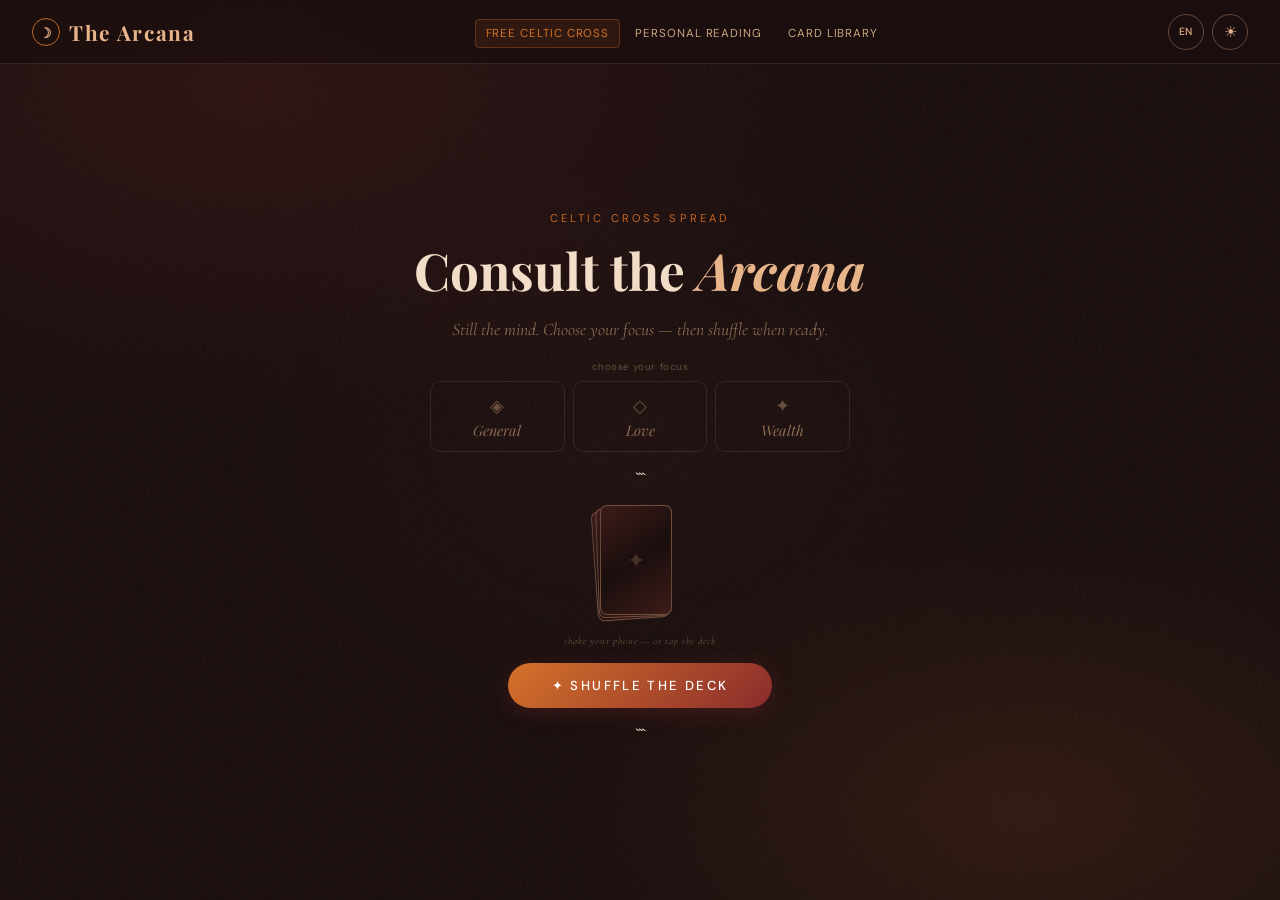
==== commit df9e1a1f: "Update index.html" ====
--- a/index.html
+++ b/index.html
@@ -1,4 +1,5 @@
 <!DOCTYPE html>
+
 <html lang="en" data-theme="dark">
 <head>
 <meta charset="UTF-8" />
@@ -10,6 +11,7 @@
 <link rel="canonical" href="https://the-arcana.netlify.app/" />
 
 <!-- Open Graph -->
+
 <meta property="og:type"         content="website" />
 <meta property="og:url"          content="https://the-arcana.netlify.app/" />
 <meta property="og:title"        content="The Arcana — Free Celtic Cross Tarot Reading" />
@@ -25,6 +27,7 @@
 <meta name="twitter:image"       content="https://the-arcana.netlify.app/og-image.png" />
 
 <!-- PWA -->
+
 <link rel="manifest" href="/manifest.json" />
 <meta name="apple-mobile-web-app-capable" content="yes" />
 <meta name="apple-mobile-web-app-status-bar-style" content="black-translucent" />
@@ -33,17 +36,20 @@
 <link rel="icon" href="data:image/svg+xml,<svg xmlns='http://www.w3.org/2000/svg' viewBox='0 0 100 100'><text y='.9em' font-size='90'>☽</text></svg>" />
 
 <!-- Fonts -->
+
 <link rel="preconnect" href="https://fonts.googleapis.com" />
 <link rel="preconnect" href="https://fonts.gstatic.com" crossorigin />
 <link href="https://fonts.googleapis.com/css2?family=Playfair+Display:ital,wght@0,400;0,600;0,700;1,400;1,600&family=Cormorant+Garamond:ital,wght@0,300;0,400;1,300;1,400&family=DM+Sans:wght@300;400;500&display=swap" rel="stylesheet" />
 
 <!-- ✦ Stylesheet — must be present in same directory as index.html -->
+
 <link rel="stylesheet" href="styles.css" />
 
 </head>
 <body>
 
 <!-- NAV -->
+
 <nav>
   <a class="nav-brand" href="#" onclick="goHome();return false">
     <span class="nav-brand-sym">☽</span>
@@ -61,9 +67,11 @@
 </nav>
 
 <!-- PAGE: READING -->
+
 <div class="page active" id="page-reading">
 
   <!-- PHASE 1: SHUFFLE -->
+
   <div class="phase active" id="phase-shuffle">
     <div class="intro-eyebrow">Celtic Cross Spread</div>
     <h1 class="intro-title">Consult the <em>Arcana</em></h1>
@@ -83,16 +91,20 @@
       </div>
     </div>
 
-    <div class="deck-pile shake-ready" id="deckPile" onclick="doShuffle()">
-      <div class="deck-pile-card"></div>
-      <div class="deck-pile-card"></div>
-      <div class="deck-pile-card"></div>
-    </div>
-    <p class="shake-hint" id="shakeHint">shake your phone — or tap the deck</p>
-    <button class="shuffle-btn" id="shuffleBtn" onclick="doShuffle()">✦ Shuffle the Deck</button>
+```
+<div class="deck-pile shake-ready" id="deckPile" onclick="doShuffle()">
+  <div class="deck-pile-card"></div>
+  <div class="deck-pile-card"></div>
+  <div class="deck-pile-card"></div>
+</div>
+<p class="shake-hint" id="shakeHint">shake your phone — or tap the deck</p>
+<button class="shuffle-btn" id="shuffleBtn" onclick="doShuffle()">✦ Shuffle the Deck</button>
+```
+
   </div>
 
   <!-- PHASE 2: FAN -->
+
   <div class="phase" id="phase-fan">
     <div class="fan-header">
       <p class="eyebrow">Choose Your Cards</p>
@@ -110,6 +122,7 @@
   </div>
 
   <!-- PHASE 3: SPREAD + READING -->
+
   <div class="phase" id="phase-spread">
     <div class="spread-header">
       <p class="eyebrow">The Celtic Cross</p>
@@ -139,7 +152,8 @@
       </div>
       <div class="reading-box-actions">
         <button class="btn-out" onclick="doReset()">↺ New Reading</button>
-        <button class="btn-pri" onclick="shareApp()">⇪ Share This Reading</button>
+        <button class="btn-pri" onclick="shareApp()">⇪ Share Reading</button>
+        <button class="btn-out" onclick="captureReading()">◎ Save as Image</button>
       </div>
     </div>
   </div>
@@ -147,6 +161,7 @@
 </div><!-- /page-reading -->
 
 <!-- PAGE: PERSONAL -->
+
 <div class="page" id="page-personal">
   <div class="pers-wrap">
     <p class="pers-eyebrow">Deep Interpretation</p>
@@ -179,6 +194,7 @@
 </div>
 
 <!-- MODAL -->
+
 <div class="modal-ov" id="modalOv" onclick="closeModal(event)">
   <div class="modal-box">
     <div class="modal-hd">
@@ -199,8 +215,8 @@
   </div>
 </div>
 
-
 <!-- PAGE: CARD LIBRARY -->
+
 <div class="page" id="page-library">
   <div class="lib-wrap">
     <div class="lib-header">
@@ -224,4 +240,4 @@
 <script src="app.js"></script>
 
 </body>
-</html>
+</html>
